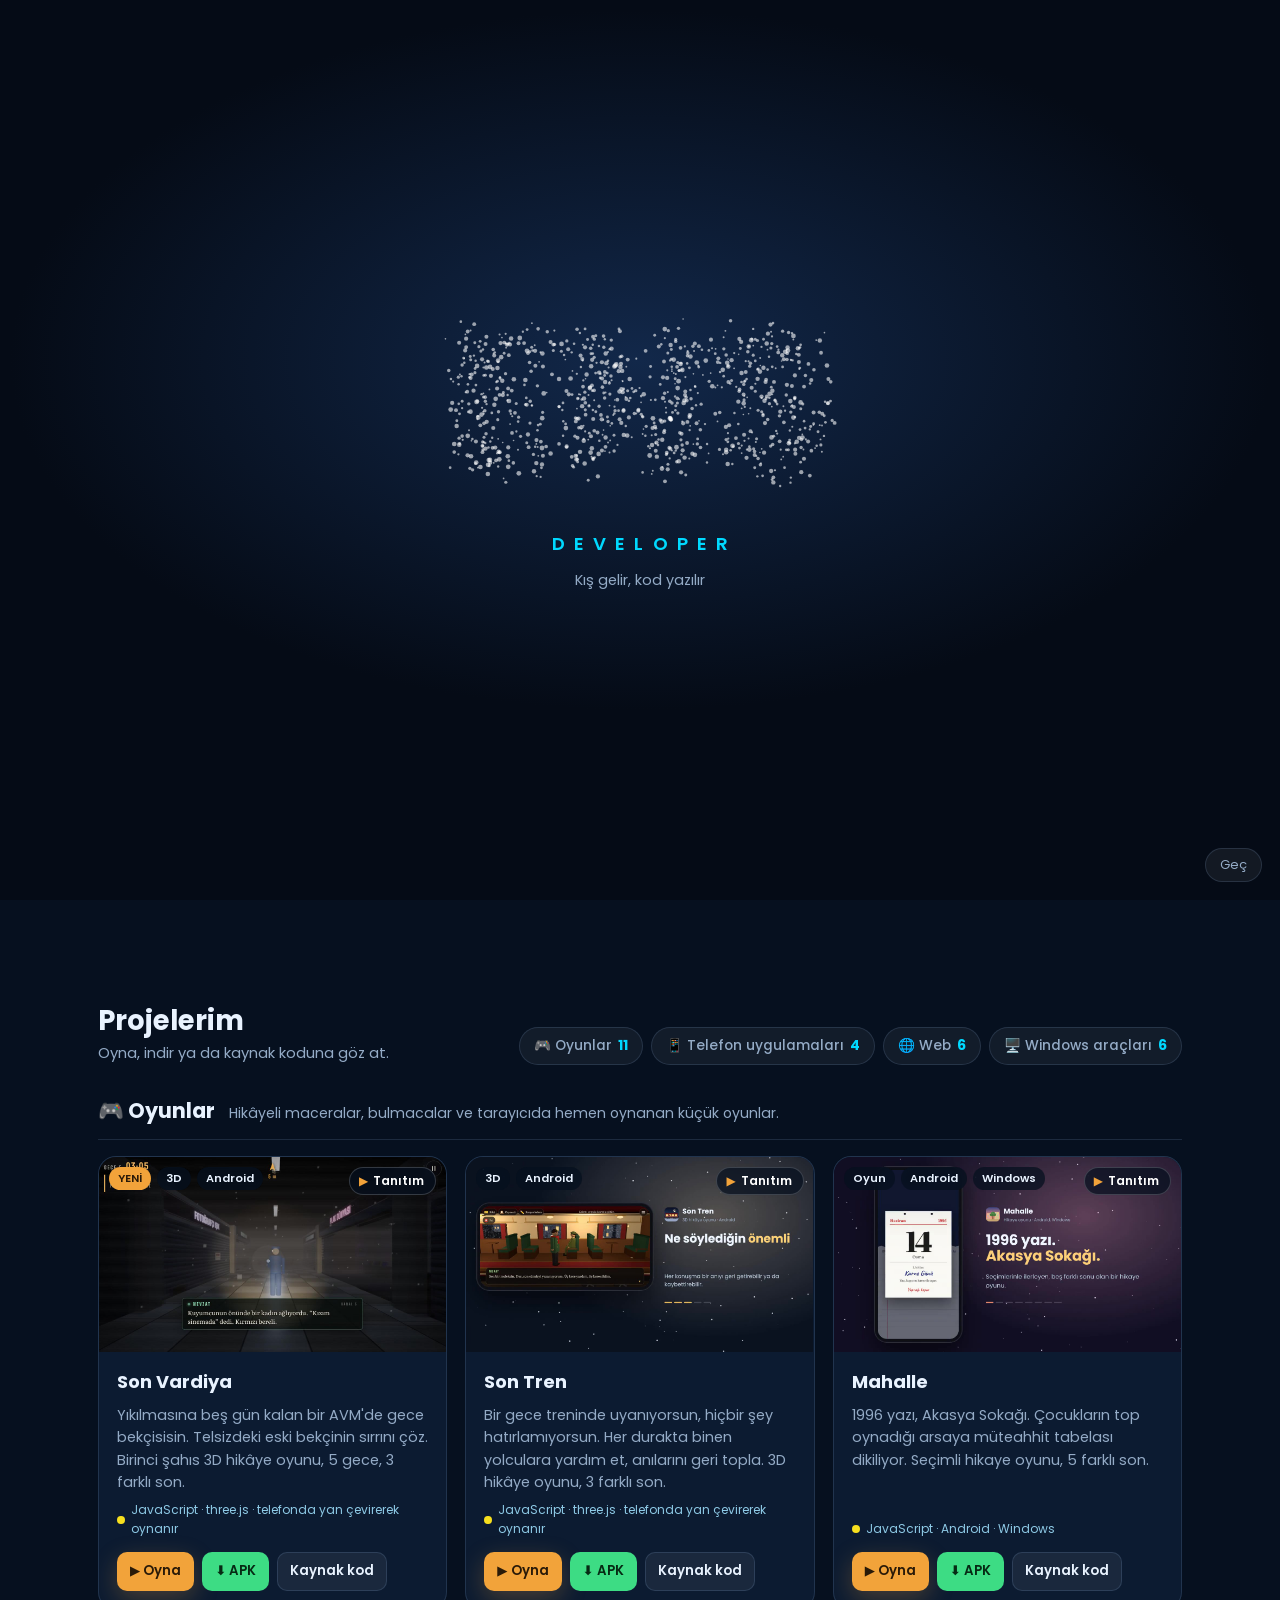
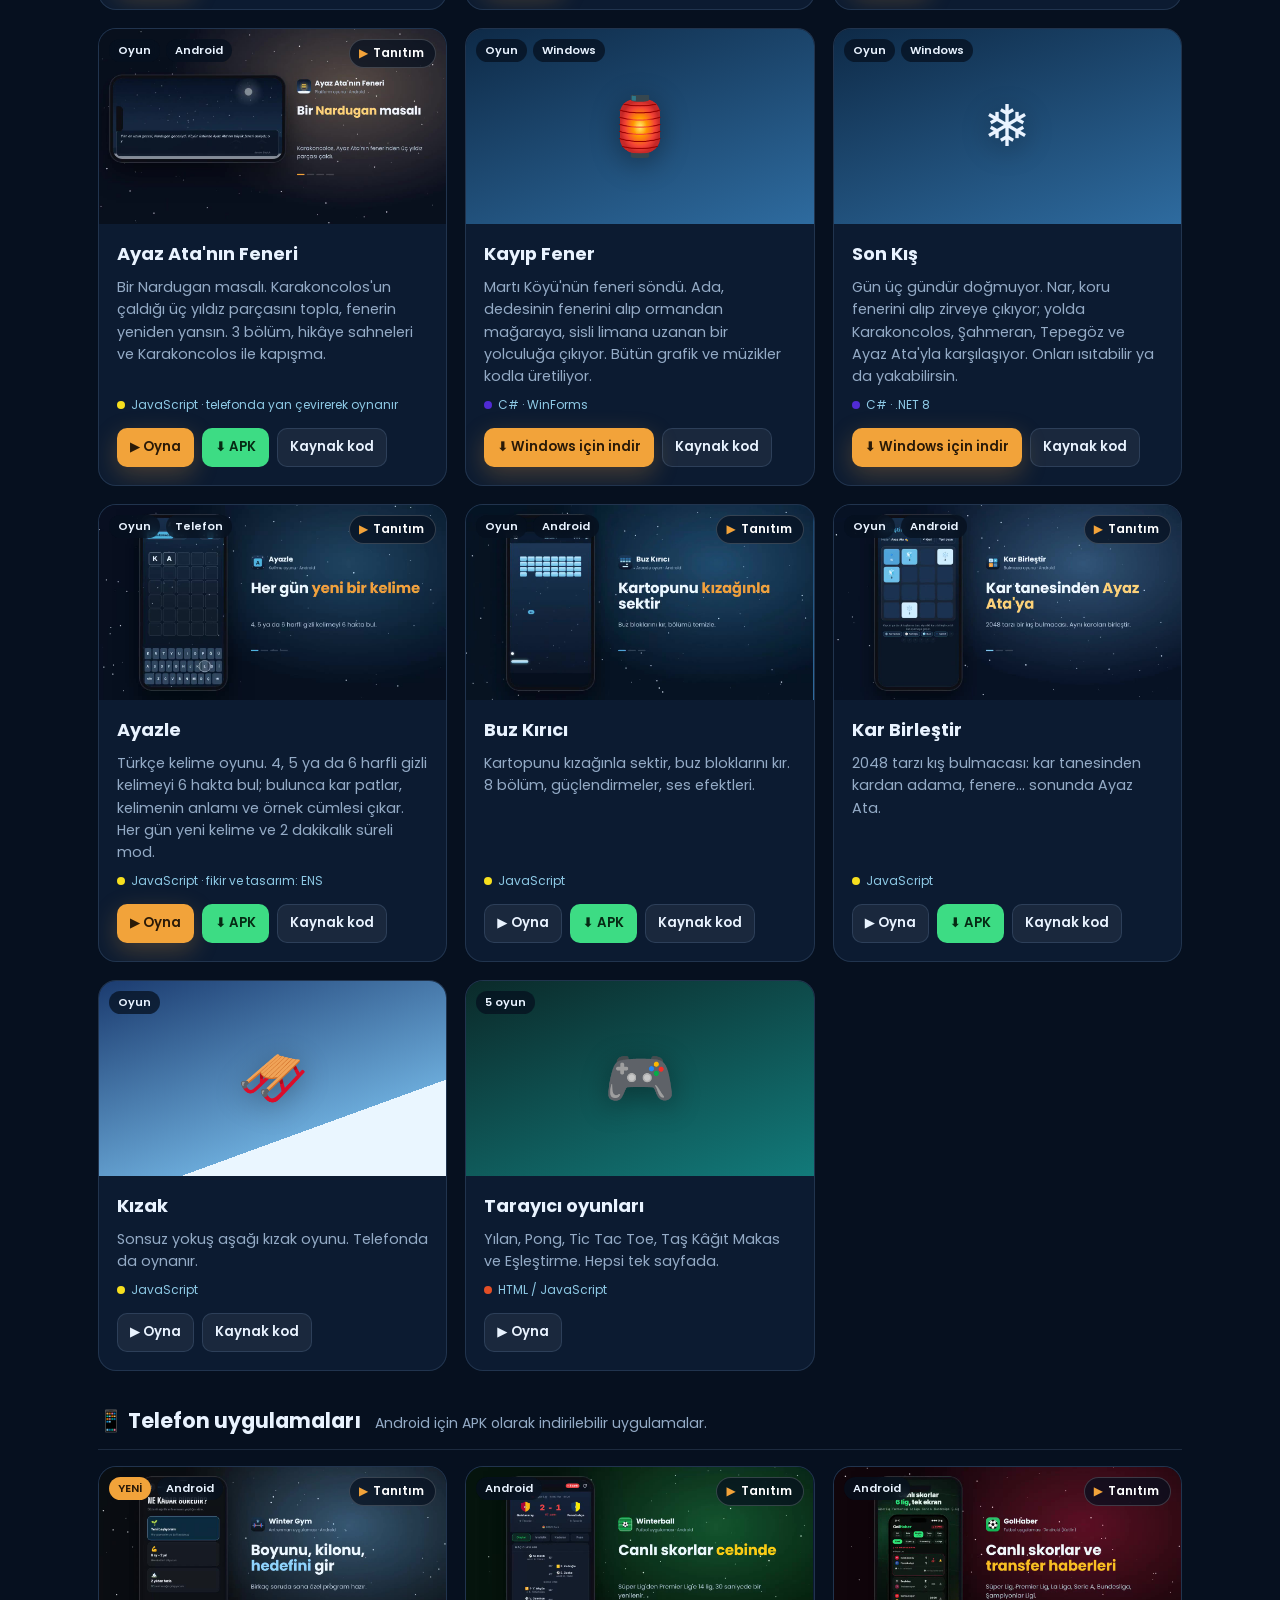
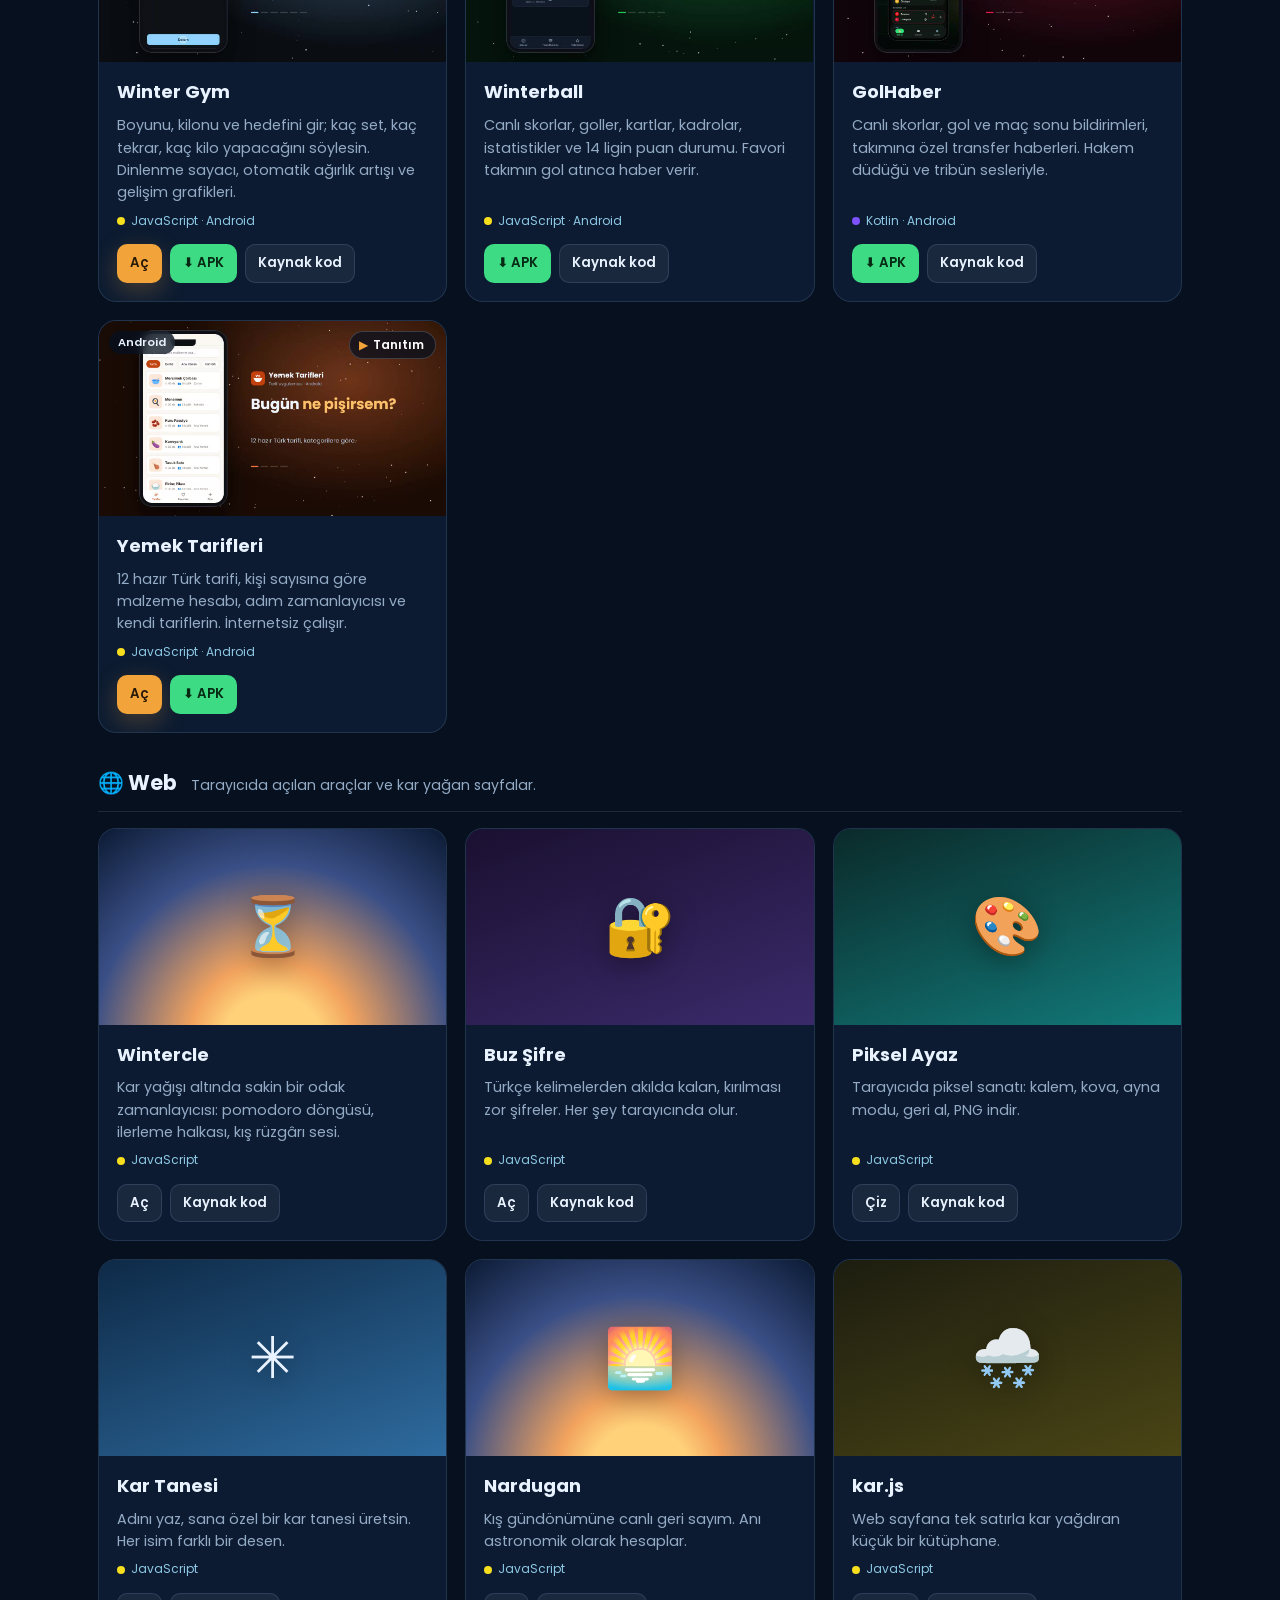
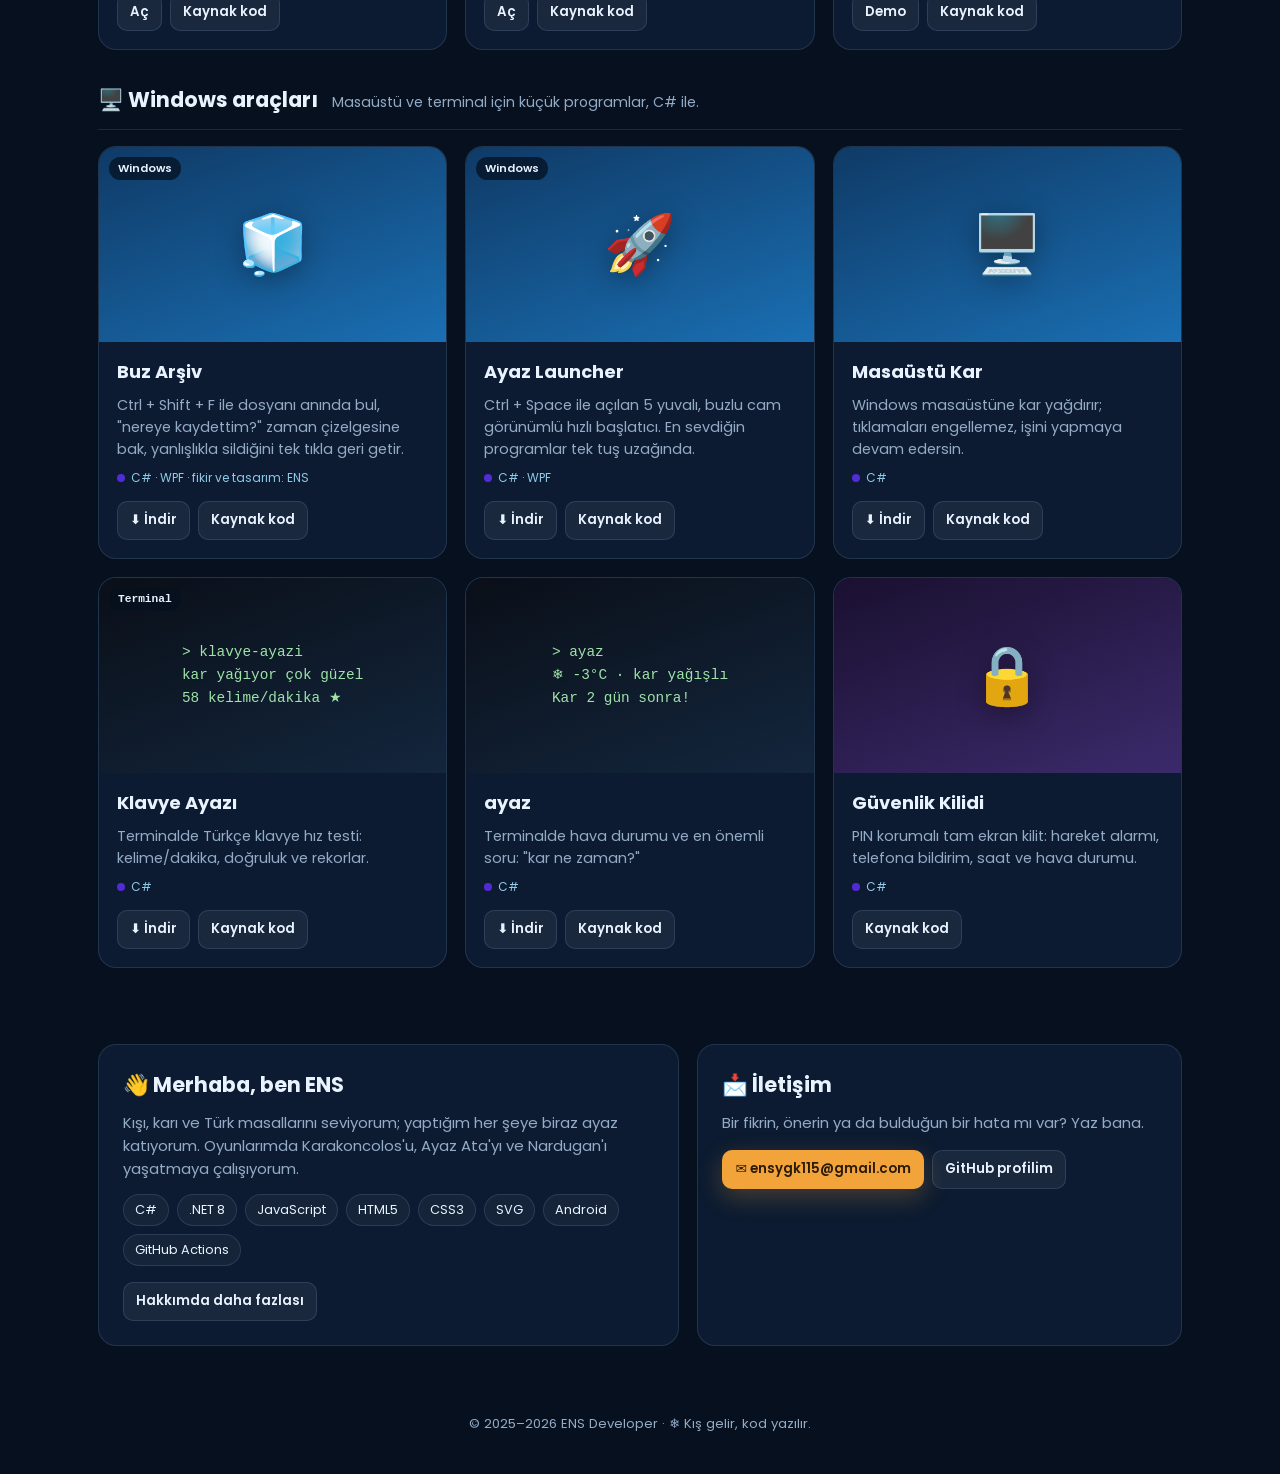
==== index.html @ c25975e3 "Son Vardiya eklendi: yeni çıkan vitrini, oyun kartı ve tarayıcı sürümü Co-Authored-By: Claude Opus 5" ====
<!DOCTYPE html>
<html lang="tr">
<head>
  <meta charset="UTF-8">
  <meta name="viewport" content="width=device-width, initial-scale=1.0">
  <title>ENS Developer · Projeler</title>
  <meta name="theme-color" content="#06101f">
  <meta name="description" content="ENS Developer: kışı seven bir geliştiricinin oyunları, telefon uygulamaları, Windows araçları ve kar yağan web sayfaları.">
  <link rel="icon" href="ayaz-feneri/icons/icon-192.png">
  <link rel="preconnect" href="https://fonts.googleapis.com">
  <link rel="preconnect" href="https://fonts.gstatic.com" crossorigin>
  <link href="https://fonts.googleapis.com/css2?family=Poppins:wght@400;500;600;700;800&display=swap" rel="stylesheet">
  <style>
    :root {
      --bg: #06101f;
      --bg2: #0b1a33;
      --card: rgba(16, 32, 58, .72);
      --card-solid: #10203a;
      --line: rgba(160, 205, 255, .14);
      --text: #e9f3ff;
      --muted: #94abc6;
      --ice: #8ecae6;
      --ice-strong: #00d9ff;
      --warm: #f2a33a;
      --android: #3ddc84;
      --radius: 18px;
    }
    * { box-sizing: border-box; margin: 0; padding: 0; }
    html { background: #06101f; }
    html { scroll-behavior: smooth; }
    body {
      font-family: "Poppins", system-ui, -apple-system, "Segoe UI", sans-serif;
      background-color: var(--bg);
      background-image: radial-gradient(1200px 600px at 70% -10%, #1d3a63 0%, transparent 60%), linear-gradient(180deg, var(--bg2) 0, var(--bg) 900px);
      background-repeat: no-repeat;
      color: var(--text);
      min-height: 100vh;
      line-height: 1.55;
      overflow-x: hidden;
    }
    a { color: inherit; }
    #kar { position: fixed; inset: 0; pointer-events: none; z-index: 0; }
    .wrap { position: relative; z-index: 1; max-width: 1120px; margin: 0 auto; padding: 0 18px; }

    /* Üst menü */
    .top { display: flex; align-items: center; justify-content: space-between; gap: 12px; padding: 18px 0; }
    .logo { display: flex; align-items: center; gap: 10px; text-decoration: none; font-weight: 800; letter-spacing: .5px; font-size: 1.05rem; }
    .logo span { color: var(--ice-strong); }
    .logo .flake { font-size: 1.4rem; display: inline-block; animation: don 12s linear infinite; }
    @keyframes don { to { transform: rotate(360deg); } }
    .top nav { display: flex; gap: 6px; flex-wrap: wrap; justify-content: flex-end; }
    .top nav a { text-decoration: none; font-size: .9rem; padding: 7px 12px; border-radius: 999px; color: var(--muted); transition: .2s; }
    .top nav a:hover { color: var(--text); background: rgba(255,255,255,.07); }

    /* Giriş */
    .hero { padding: 56px 0 40px; display: grid; grid-template-columns: 1.3fr .9fr; gap: 40px; align-items: center; }
    .eyebrow { display: inline-flex; align-items: center; gap: 8px; font-size: .82rem; color: var(--ice); background: rgba(142,202,230,.1); border: 1px solid var(--line); padding: 6px 12px; border-radius: 999px; }
    .hero h1 { font-size: clamp(2.2rem, 6vw, 3.6rem); line-height: 1.1; margin: 16px 0 14px; font-weight: 800; }
    .hero h1 em { font-style: normal; background: linear-gradient(90deg, #bfe6ff, var(--ice-strong)); -webkit-background-clip: text; background-clip: text; color: transparent; }
    .hero p.lead { color: var(--muted); font-size: 1.05rem; max-width: 540px; }
    .cta { display: flex; gap: 10px; flex-wrap: wrap; margin-top: 26px; }
    .btn { display: inline-flex; align-items: center; gap: 8px; text-decoration: none; font-weight: 600; font-size: .92rem; padding: 11px 18px; border-radius: 12px; border: 1px solid var(--line); background: rgba(255,255,255,.06); transition: transform .15s, background .2s, box-shadow .2s; white-space: nowrap; }
    .btn:hover { transform: translateY(-2px); background: rgba(255,255,255,.11); }
    .btn.warm { background: var(--warm); color: #2a1a08; border-color: transparent; box-shadow: 0 8px 24px rgba(242,163,58,.25); }
    .btn.warm:hover { background: #ffb44f; }
    .btn.android { background: var(--android); color: #062a14; border-color: transparent; }
    .btn.small { padding: 8px 12px; font-size: .83rem; border-radius: 10px; }

    /* Nardugan sayacı */
    .sayac { background: var(--card); border: 1px solid var(--line); border-radius: 24px; padding: 26px; text-align: center; backdrop-filter: blur(8px); -webkit-backdrop-filter: blur(8px); position: relative; overflow: hidden; }
    .sayac::before { content: ""; position: absolute; inset: -40% -20% auto auto; width: 220px; height: 220px; background: radial-gradient(circle, rgba(255,215,120,.35), transparent 65%); }
    .sayac .gun { font-size: 4.2rem; font-weight: 800; line-height: 1; margin: 10px 0 4px; position: relative; }
    .sayac .etiket { color: var(--muted); font-size: .9rem; position: relative; }
    .sayac .bar { height: 8px; background: rgba(255,255,255,.08); border-radius: 99px; margin: 18px 0 8px; overflow: hidden; position: relative; }
    .sayac .bar i { display: block; height: 100%; width: 0; background: linear-gradient(90deg, var(--ice), #fff3c4); border-radius: 99px; transition: width 1.2s ease; }
    .sayac small { color: var(--muted); font-size: .78rem; position: relative; }
    .stats { display: flex; justify-content: center; gap: 22px; margin-top: 18px; position: relative; }
    .stats b { display: block; font-size: 1.4rem; }
    .stats span { font-size: .75rem; color: var(--muted); }

    /* Projeler */
    section { padding: 34px 0; }
    .baslik { display: flex; align-items: end; justify-content: space-between; gap: 16px; flex-wrap: wrap; margin-bottom: 20px; }
    .baslik h2 { font-size: 1.7rem; font-weight: 700; }
    .baslik p { color: var(--muted); font-size: .92rem; }

    .grid { display: grid; grid-template-columns: repeat(3, 1fr); gap: 18px; }
    .kart { background: var(--card); border: 1px solid var(--line); border-radius: var(--radius); overflow: hidden; display: flex; flex-direction: column; transition: transform .25s, border-color .25s, box-shadow .25s; backdrop-filter: blur(6px); -webkit-backdrop-filter: blur(6px); }
    .kart:hover { transform: translateY(-4px); border-color: rgba(142,202,230,.35); box-shadow: 0 18px 40px rgba(0,0,0,.35); }
    .kapak { text-decoration: none; position: relative; aspect-ratio: 16 / 9; display: grid; place-items: center; overflow: hidden; }
    .kapak img { position: absolute; inset: 0; width: 100%; height: 100%; object-fit: cover; display: block; z-index: 1; }
    .kapak .rozet { z-index: 2; }
    .kapak .emoji { font-size: 3.6rem; filter: drop-shadow(0 6px 14px rgba(0,0,0,.35)); transition: transform .3s; }
    .kart:hover .kapak .emoji { transform: scale(1.12) rotate(-4deg); }
    .kapak .rozet { position: absolute; top: 10px; left: 10px; display: flex; gap: 6px; }
    .kapak .rozet span { font-size: .7rem; font-weight: 600; padding: 3px 9px; border-radius: 99px; background: rgba(6,16,31,.75); color: var(--text); backdrop-filter: blur(4px); }
    .kapak .rozet span.yeni { background: var(--warm); color: #2a1a08; }
    .icerik { padding: 16px 18px 18px; display: flex; flex-direction: column; gap: 8px; flex: 1; }
    .icerik h3 { font-size: 1.12rem; font-weight: 700; }
    .icerik p { color: var(--muted); font-size: .9rem; flex: 1; }
    .dil { font-size: .75rem; color: var(--ice); display: flex; align-items: center; gap: 6px; }
    .dil::before { content: ""; width: 8px; height: 8px; border-radius: 50%; background: var(--c, var(--ice)); }
    .butonlar { display: flex; gap: 8px; flex-wrap: wrap; margin-top: 6px; }

    /* Kapak çizimleri (görseli olmayan projeler için) */
    .k-kizak { background: linear-gradient(160deg, #1b3b6f, #6aa9d8 70%, #eaf6ff 70%); }
    .k-nardugan { background: radial-gradient(circle at 50% 110%, #ffd27a 0 18%, #f2a35e 30%, #3a4f86 65%, #0b1a33); }
    .k-kar { background: linear-gradient(160deg, #0e2a47, #2e6b9f); }
    .k-js { background: linear-gradient(160deg, #1d1d10, #4a4515); }
    .k-ayaz { background: linear-gradient(160deg, #0a0f18, #13263d); font-family: ui-monospace, Menlo, Consolas, monospace; }
    .k-ayaz code { color: #9fe3a8; font-size: .9rem; text-align: left; line-height: 1.6; }
    .k-masa { background: linear-gradient(160deg, #0f3a66, #1a6fb3); }
    .k-kilit { background: linear-gradient(160deg, #1a1030, #3b2a6b); }
    .k-oyun { background: linear-gradient(160deg, #0b2a2a, #127a7a); }
        .k-tarif { background: linear-gradient(160deg, #3d1a0b, #c2410c); }

    /* Hakkımda / iletişim */
    .alt { display: grid; grid-template-columns: 1.2fr 1fr; gap: 18px; }
    .kutu { background: var(--card); border: 1px solid var(--line); border-radius: var(--radius); padding: 24px; }
    .kutu h2 { font-size: 1.3rem; margin-bottom: 10px; }
    .kutu p { color: var(--muted); font-size: .93rem; }
    .araclar { display: flex; flex-wrap: wrap; gap: 8px; margin-top: 14px; }
    .araclar span { font-size: .8rem; padding: 5px 11px; border-radius: 99px; border: 1px solid var(--line); background: rgba(255,255,255,.04); }
    footer { text-align: center; color: var(--muted); font-size: .82rem; padding: 34px 0 40px; }

    @media (max-width: 900px) {
      .hero { grid-template-columns: 1fr; padding-top: 28px; gap: 26px; }
      .grid { grid-template-columns: repeat(2, 1fr); }
      .alt { grid-template-columns: 1fr; }
    }
    @media (max-width: 620px) {
      .top { flex-direction: column; align-items: flex-start; }
      .top nav { justify-content: flex-start; margin-left: -10px; }
        .sayac .gun { font-size: 3.4rem; }
    }
    @media (prefers-reduced-motion: reduce) {
      .logo .flake { animation: none; }
      #kar { display: none; }
      * { transition: none !important; }
    }
  
    /* ---------- Düzen ---------- */
    .top { position: sticky; top: 0; z-index: 20; margin: 0 -18px; padding: 14px 18px; transition: background .3s, box-shadow .3s; }
    .top.dolu { background: rgba(6,16,31,.82); backdrop-filter: blur(12px); -webkit-backdrop-filter: blur(12px); box-shadow: 0 1px 0 var(--line); }
    .hero { padding: 48px 0 30px; }
    .hero h1 { font-size: clamp(2.3rem, 6vw, 3.8rem); }

    /* Yeni çıkan: büyük vitrin */
    .vitrin { display: grid; grid-template-columns: 1.35fr 1fr; background: var(--card); border: 1px solid var(--line); border-radius: 24px; overflow: hidden; backdrop-filter: blur(8px); -webkit-backdrop-filter: blur(8px); }
    .vitrin-gorsel { position: relative; min-height: 300px; display: block; overflow: hidden; }
    .vitrin-gorsel img { position: absolute; inset: 0; width: 100%; height: 100%; object-fit: cover; object-position: 0% 50%; transition: transform .8s ease; }
    .vitrin:hover .vitrin-gorsel img { transform: scale(1.03); }
    .vitrin-yazi { padding: 30px 30px 28px; display: flex; flex-direction: column; gap: 12px; justify-content: center; }
    .vitrin-etiket { align-self: flex-start; font-size: .75rem; font-weight: 700; padding: 4px 11px; border-radius: 99px; background: var(--warm); color: #2a1a08; }
    .vitrin h2 { font-size: 2rem; line-height: 1.1; }
    .vitrin p { color: var(--muted); font-size: .96rem; }
    .vitrin ul { list-style: none; display: flex; flex-wrap: wrap; gap: 6px; }
    .vitrin li { font-size: .78rem; padding: 4px 10px; border-radius: 99px; border: 1px solid var(--line); color: var(--ice); }

    /* Kategoriler */
    .kisayol { display: flex; gap: 8px; flex-wrap: wrap; }
    .kisayol a { text-decoration: none; font-size: .86rem; font-weight: 500; color: var(--muted); background: rgba(255,255,255,.05); border: 1px solid var(--line); padding: 7px 14px; border-radius: 999px; transition: .2s; }
    .kisayol a:hover { color: var(--text); background: rgba(255,255,255,.1); }
    .kisayol b { color: var(--ice-strong); font-weight: 700; margin-left: 2px; }
    .grup { padding: 26px 0 8px; scroll-margin-top: 80px; }
    .grup-ust { display: flex; align-items: baseline; gap: 14px; flex-wrap: wrap; margin-bottom: 16px; padding-bottom: 12px; border-bottom: 1px solid var(--line); }
    .grup-ust h3 { font-size: 1.3rem; font-weight: 700; }
    .grup-ust p { color: var(--muted); font-size: .88rem; }
    #projeler > .baslik { margin-bottom: 4px; }

    /* Kaydırınca beliren kartlar */
    .js .grid .kart { opacity: 0; transform: translateY(18px); }
    .js .grid .kart.gorundu { opacity: 1; transform: none; transition: opacity .55s ease, transform .55s ease, border-color .25s, box-shadow .25s; transition-delay: calc(var(--i, 0) * 70ms); }
    .js .grid .kart.gorundu:hover { transform: translateY(-4px); transition-delay: 0s; }

    /* Giriş sırası */
    .js .gir { opacity: 0; transform: translateY(14px); }
    .acildi .gir { opacity: 1; transform: none; transition: opacity .7s ease, transform .7s ease; transition-delay: calc(var(--s, 0) * 110ms); }


    /* Tanıtım videoları */
    .kapak video.onizleme, .vitrin-gorsel video { position: absolute; inset: 0; width: 100%; height: 100%; object-fit: cover; display: block; z-index: 1; background: #06101f; }
    .vitrin-gorsel video { object-fit: cover; }
    .kart { position: relative; }
    .oynat { position: absolute; top: 10px; right: 10px; z-index: 3; font: inherit; font-size: .75rem; font-weight: 600; color: #fff; background: rgba(6,16,31,.72); border: 1px solid rgba(255,255,255,.18); border-radius: 99px; padding: 4px 11px 4px 9px; cursor: pointer; backdrop-filter: blur(4px); transition: background .2s, transform .2s; }
    .oynat span { color: var(--warm); margin-right: 2px; }
    .oynat:hover { background: rgba(6,16,31,.92); transform: scale(1.05); }
    button.btn { font: inherit; font-weight: 600; font-size: .83rem; color: var(--text); cursor: pointer; }
    #izle { border: 0; padding: 0; background: transparent; width: min(1100px, 94vw); max-width: none; margin: auto; }
    #izle::backdrop { background: rgba(3,8,18,.86); backdrop-filter: blur(4px); }
    #izle video { width: 100%; display: block; border-radius: 14px; box-shadow: 0 30px 80px rgba(0,0,0,.6); background: #000; }
    #izle .izle-ust { display: flex; justify-content: space-between; align-items: center; color: var(--text); margin-bottom: 10px; font-weight: 700; }
    #izle .izle-ust button { font: inherit; color: var(--muted); background: rgba(255,255,255,.08); border: 1px solid var(--line); border-radius: 99px; padding: 6px 14px; cursor: pointer; }

    /* ---------- Giriş animasyonu ---------- */
    #giris { position: fixed; inset: 0; z-index: 100; background: radial-gradient(900px 500px at 50% 40%, #12284a, #050b16 70%); display: grid; place-items: center; transition: opacity .9s ease, visibility .9s; cursor: pointer; }
    #giris.bitti { opacity: 0; visibility: hidden; }
    #giris canvas { position: absolute; inset: 0; width: 100%; height: 100%; }
    .giris-alt { position: absolute; left: 0; right: 0; top: calc(50% + 80px); text-align: center; opacity: 0; transform: translateY(8px); transition: opacity .8s ease, transform .8s ease; pointer-events: none; }
    .giris-alt.gorun { opacity: 1; transform: none; }
    .giris-alt b { display: block; font-size: clamp(.9rem, 2.6vw, 1.15rem); letter-spacing: .5em; font-weight: 600; color: var(--ice-strong); padding-left: .5em; }
    .giris-alt span { display: block; margin-top: 10px; color: var(--muted); font-size: .9rem; }
    .giris-gec { position: absolute; right: 18px; bottom: 18px; font: inherit; font-size: .8rem; color: var(--muted); background: rgba(255,255,255,.06); border: 1px solid var(--line); border-radius: 99px; padding: 6px 14px; cursor: pointer; }
    .giris-gec:hover { color: var(--text); }

    @media (max-width: 900px) { .vitrin { grid-template-columns: 1fr; } .vitrin-gorsel { min-height: 0; aspect-ratio: 2 / 1; } }
    @media (max-width: 620px) {
      .top { position: static; }
      .grid { grid-template-columns: 1fr; }
      .top nav { flex-wrap: nowrap; overflow-x: auto; max-width: 100%; scrollbar-width: none; }
      .top nav::-webkit-scrollbar { display: none; }
      .top nav a { flex: none; }
      .vitrin-yazi { padding: 22px; } .vitrin h2 { font-size: 1.6rem; }
      .giris-alt { top: calc(50% + 50px); }
    }
    @media (prefers-reduced-motion: reduce) {
      #giris { display: none; }
      .js .gir, .js .grid .kart { opacity: 1; transform: none; }
    }
  </style>
  <script>document.documentElement.classList.add("js");</script>
</head>
<body>
  <div id="giris" aria-hidden="true">
    <canvas id="girisKar"></canvas>
    <div class="giris-alt" id="girisAlt"><b>DEVELOPER</b><span>Kış gelir, kod yazılır</span></div>
    <button class="giris-gec" id="girisGec" type="button">Geç</button>
  </div>
  <canvas id="kar" aria-hidden="true"></canvas>
  <dialog id="izle" aria-label="Tanıtım videosu">
    <div class="izle-ust"><span id="izleAd"></span><button type="button" id="izleKapat">Kapat ✕</button></div>
    <video id="izleVideo" controls playsinline></video>
  </dialog>

  <div class="wrap">
    <header class="top" id="ust">
      <a class="logo" href="#"><span class="flake">❄</span> ENS <span>DEVELOPER</span></a>
      <nav aria-label="Ana menü">
        <a href="#projeler">Projeler</a>
        <a href="oyunlar.html">Oyunlar</a>
        <a href="hakkımda.html">Hakkımda</a>
        <a href="#iletisim">İletişim</a>
        <a href="https://github.com/Enskygr234">GitHub</a>
      </nav>
    </header>

    <div class="hero">
      <div>
        <span class="eyebrow gir" style="--s:0">❄️ Kış gelir, kod yazılır</span>
        <h1 class="gir" style="--s:1">Kışı seven bir <em>geliştirici</em></h1>
        <p class="lead gir" style="--s:2">Oyunlar, telefon uygulamaları, küçük Windows araçları ve kar yağan web sayfaları yapıyorum. Hepsi Türk masallarından, kıştan ve Nardugan'dan ilham alıyor.</p>
        <div class="cta gir" style="--s:3">
          <a class="btn warm" href="#projeler">🎒 Projelere bak</a>
          <a class="btn" href="https://github.com/Enskygr234">GitHub profilim</a>
        </div>
      </div>

      <aside class="sayac gir" style="--s:2" aria-label="Nardugan geri sayımı">
        <div class="etiket">🌅 Nardugan'a (kış gündönümü)</div>
        <div class="gun" id="gun">–</div>
        <div class="etiket" id="gunYazi">gün kaldı</div>
        <div class="bar"><i id="bar"></i></div>
        <small id="tarih"></small>
        <div class="stats">
          <div><b id="projeSay">–</b><span>proje</span></div>
          <div><b id="apkSay">–</b><span>Android APK</span></div>
          <div><b>∞</b><span>kar tanesi</span></div>
        </div>
      </aside>
    </div>

    <section aria-labelledby="yeni-b" class="gir" style="--s:4">
      <article class="vitrin">
        <a class="vitrin-gorsel" href="son-vardiya/">
          <video class="onizleme" src="img/video/sonvardiya.mp4" poster="img/video/sonvardiya.jpg" muted loop playsinline preload="metadata" aria-label="Son Vardiya tanıtım videosu"></video>
        </a>
        <div class="vitrin-yazi">
          <span class="vitrin-etiket">Yeni çıktı</span>
          <h2 id="yeni-b">🔦 Son Vardiya</h2>
          <p>Yıldız Çarşısı yıkılmadan önceki son beş gece. Elinde bir fener, belinde bir telsiz. Telsizin öbür ucunda otuz yıldır bu çarşıyı bekleyen Nevzat Abi. Boş plakçıda dönen plak, kapıya dönen mankenler, 1996'dan beri kapalı sinemada çalışan projektör…</p>
          <ul><li>Birinci şahıs 3D</li><li>5 gece</li><li>5 hatıra, 3 son</li><li>Telefon ve tarayıcı</li></ul>
          <div class="butonlar">
            <a class="btn warm" href="son-vardiya/">▶ Tarayıcıda oyna</a>
            <a class="btn android small" href="https://github.com/Enskygr234/Son-Vardiya/releases/download/son-surum/SonVardiya.apk">⬇ APK</a>
            <button class="btn small izle" type="button" data-video="sonvardiya" data-ad="Son Vardiya">🎬 Tanıtımı izle</button>
          </div>
        </div>
      </article>
    </section>

    <section id="projeler">
      <div class="baslik">
        <div>
          <h2>Projelerim</h2>
          <p>Oyna, indir ya da kaynak koduna göz at.</p>
        </div>
        <nav class="kisayol" aria-label="Kategoriler"><a href="#oyunlar">🎮 Oyunlar <b>11</b></a><a href="#telefon">📱 Telefon uygulamaları <b>4</b></a><a href="#web">🌐 Web <b>6</b></a><a href="#windows">🖥️ Windows araçları <b>6</b></a></nav>
      </div>

      <section class="grup" id="oyunlar" aria-labelledby="oyunlar-b">
        <div class="grup-ust">
          <h3 id="oyunlar-b"><span aria-hidden="true">🎮</span> Oyunlar</h3>
          <p>Hikâyeli maceralar, bulmacalar ve tarayıcıda hemen oynanan küçük oyunlar.</p>
        </div>
        <div class="grid">
        <article class="kart" data-t="oyun telefon web">
          <a class="kapak" href="son-vardiya/">
            <video class="onizleme" src="img/video/sonvardiya.mp4" poster="img/video/sonvardiya.jpg" muted loop playsinline preload="none" aria-label="Son Vardiya tanıtım videosu"></video>
            <div class="rozet"><span class="yeni">YENİ</span><span>3D</span><span>Android</span></div>
          </a>
          <button class="oynat izle" type="button" data-video="sonvardiya" data-ad="Son Vardiya" aria-label="Son Vardiya tanıtımını izle"><span aria-hidden="true">▶</span> Tanıtım</button>
          <div class="icerik">
            <h3>Son Vardiya</h3>
            <p>Yıkılmasına beş gün kalan bir AVM'de gece bekçisisin. Telsizdeki eski bekçinin sırrını çöz. Birinci şahıs 3D hikâye oyunu, 5 gece, 3 farklı son.</p>
            <div class="dil" style="--c:#f7df1e">JavaScript · three.js · telefonda yan çevirerek oynanır</div>
            <div class="butonlar">
              <a class="btn warm small" href="son-vardiya/">▶ Oyna</a>
              <a class="btn android small" href="https://github.com/Enskygr234/Son-Vardiya/releases/download/son-surum/SonVardiya.apk">⬇ APK</a>
              <a class="btn small" href="https://github.com/Enskygr234/Son-Vardiya">Kaynak kod</a>
            </div>
          </div>
        </article>
        <article class="kart" data-t="oyun telefon web">
          <a class="kapak" href="https://enskygr234.github.io/Son-Tren/">
            <video class="onizleme" src="img/video/sontren.mp4" poster="img/video/sontren.jpg" muted loop playsinline preload="none" aria-label="Son Tren tanıtım videosu"></video>
            <div class="rozet"><span>3D</span><span>Android</span></div>
          </a>
          <button class="oynat izle" type="button" data-video="sontren" data-ad="Son Tren" aria-label="Son Tren tanıtımını izle"><span aria-hidden="true">▶</span> Tanıtım</button>
          <div class="icerik">
            <h3>Son Tren</h3>
            <p>Bir gece treninde uyanıyorsun, hiçbir şey hatırlamıyorsun. Her durakta binen yolculara yardım et, anılarını geri topla. 3D hikâye oyunu, 3 farklı son.</p>
            <div class="dil" style="--c:#f7df1e">JavaScript · three.js · telefonda yan çevirerek oynanır</div>
            <div class="butonlar">
              <a class="btn warm small" href="https://enskygr234.github.io/Son-Tren/">▶ Oyna</a>
              <a class="btn android small" href="https://github.com/Enskygr234/Son-Tren/releases/download/son-surum/SonTren.apk">⬇ APK</a>
              <a class="btn small" href="https://github.com/Enskygr234/Son-Tren">Kaynak kod</a>
            </div>
          </div>
        </article>
        <article class="kart" data-t="oyun telefon web windows">
          <a class="kapak" href="https://enskygr234.github.io/mahalle/">
            <video class="onizleme" src="img/video/mahalle.mp4" poster="img/video/mahalle.jpg" muted loop playsinline preload="none" aria-label="Mahalle tanıtım videosu"></video>
            <div class="rozet"><span>Oyun</span><span>Android</span><span>Windows</span></div>
          </a>
          <button class="oynat izle" type="button" data-video="mahalle" data-ad="Mahalle" aria-label="Mahalle tanıtımını izle"><span aria-hidden="true">▶</span> Tanıtım</button>
          <div class="icerik">
            <h3>Mahalle</h3>
            <p>1996 yazı, Akasya Sokağı. Çocukların top oynadığı arsaya müteahhit tabelası dikiliyor. Seçimli hikaye oyunu, 5 farklı son.</p>
            <div class="dil" style="--c:#f7df1e">JavaScript · Android · Windows</div>
            <div class="butonlar">
              <a class="btn warm small" href="https://enskygr234.github.io/mahalle/">▶ Oyna</a>
              <a class="btn android small" href="https://github.com/Enskygr234/mahalle/releases/latest/download/Mahalle.apk">⬇ APK</a>
              <a class="btn small" href="https://github.com/Enskygr234/mahalle">Kaynak kod</a>
            </div>
          </div>
        </article>
        <article class="kart" data-t="oyun telefon web">
          <a class="kapak" href="ayaz-feneri/">
            <video class="onizleme" src="img/video/feneri.mp4" poster="img/video/feneri.jpg" muted loop playsinline preload="none" aria-label="Ayaz Ata'nın Feneri tanıtım videosu"></video>
            <div class="rozet"><span>Oyun</span><span>Android</span></div>
          </a>
          <button class="oynat izle" type="button" data-video="feneri" data-ad="Ayaz Ata'nın Feneri" aria-label="Ayaz Ata'nın Feneri tanıtımını izle"><span aria-hidden="true">▶</span> Tanıtım</button>
          <div class="icerik">
            <h3>Ayaz Ata'nın Feneri</h3>
            <p>Bir Nardugan masalı. Karakoncolos'un çaldığı üç yıldız parçasını topla, fenerin yeniden yansın. 3 bölüm, hikâye sahneleri ve Karakoncolos ile kapışma.</p>
            <div class="dil" style="--c:#f7df1e">JavaScript · telefonda yan çevirerek oynanır</div>
            <div class="butonlar">
              <a class="btn warm small" href="ayaz-feneri/">▶ Oyna</a>
              <a class="btn android small" href="https://github.com/Enskygr234/ensdewloper.github.io/releases/download/ayaz-feneri/AyazFeneri.apk">⬇ APK</a>
              <a class="btn small" href="https://github.com/Enskygr234/ensdewloper.github.io/tree/main/ayaz-feneri">Kaynak kod</a>
            </div>
          </div>
        </article>
        <article class="kart" data-t="oyun windows">
          <a class="kapak k-kar" href="https://github.com/Enskygr234/kayip-fener">
            <img src="https://raw.githubusercontent.com/Enskygr234/kayip-fener/HEAD/docs/title.png" alt="Kayıp Fener oyununun başlık ekranı" loading="lazy" onerror="this.remove()">
            <span class="emoji">🏮</span>
            <div class="rozet"><span>Oyun</span><span>Windows</span></div>
          </a>
          <div class="icerik">
            <h3>Kayıp Fener</h3>
            <p>Martı Köyü'nün feneri söndü. Ada, dedesinin fenerini alıp ormandan mağaraya, sisli limana uzanan bir yolculuğa çıkıyor. Bütün grafik ve müzikler kodla üretiliyor.</p>
            <div class="dil" style="--c:#512bd4">C# · WinForms</div>
            <div class="butonlar">
              <a class="btn warm small" href="https://github.com/Enskygr234/kayip-fener/releases/latest/download/KayipFener.exe">⬇ Windows için indir</a>
              <a class="btn small" href="https://github.com/Enskygr234/kayip-fener">Kaynak kod</a>
            </div>
          </div>
        </article>

        <article class="kart" data-t="oyun windows">
          <a class="kapak k-kar" href="https://github.com/Enskygr234/son-kis">
            <img src="https://raw.githubusercontent.com/Enskygr234/son-kis/HEAD/docs/baslik.png" alt="Son Kış oyununun başlık görseli" loading="lazy" onerror="this.remove()">
            <span class="emoji">❄️</span>
            <div class="rozet"><span>Oyun</span><span>Windows</span></div>
          </a>
          <div class="icerik">
            <h3>Son Kış</h3>
            <p>Gün üç gündür doğmuyor. Nar, koru fenerini alıp zirveye çıkıyor; yolda Karakoncolos, Şahmeran, Tepegöz ve Ayaz Ata'yla karşılaşıyor. Onları ısıtabilir ya da yakabilirsin.</p>
            <div class="dil" style="--c:#512bd4">C# · .NET 8</div>
            <div class="butonlar">
              <a class="btn warm small" href="https://github.com/Enskygr234/son-kis/releases/latest">⬇ Windows için indir</a>
              <a class="btn small" href="https://github.com/Enskygr234/son-kis">Kaynak kod</a>
            </div>
          </div>
        </article>
        <article class="kart" data-t="oyun telefon web">
          <a class="kapak" href="https://enskygr234.github.io/ayazle/">
            <video class="onizleme" src="img/video/ayazle.mp4" poster="img/video/ayazle.jpg" muted loop playsinline preload="none" aria-label="Ayazle tanıtım videosu"></video>
            <div class="rozet"><span>Oyun</span><span>Telefon</span></div>
          </a>
          <button class="oynat izle" type="button" data-video="ayazle" data-ad="Ayazle" aria-label="Ayazle tanıtımını izle"><span aria-hidden="true">▶</span> Tanıtım</button>
          <div class="icerik">
            <h3>Ayazle</h3>
            <p>Türkçe kelime oyunu. 4, 5 ya da 6 harfli gizli kelimeyi 6 hakta bul; bulunca kar patlar, kelimenin anlamı ve örnek cümlesi çıkar. Her gün yeni kelime ve 2 dakikalık süreli mod.</p>
            <div class="dil" style="--c:#f7df1e">JavaScript · fikir ve tasarım: ENS</div>
            <div class="butonlar">
              <a class="btn warm small" href="https://enskygr234.github.io/ayazle/">▶ Oyna</a>
              <a class="btn android small" href="https://github.com/Enskygr234/ayazle/releases/download/son-surum/Ayazle.apk">⬇ APK</a>
              <a class="btn small" href="https://github.com/Enskygr234/ayazle">Kaynak kod</a>
            </div>
          </div>
        </article>
        <article class="kart" data-t="oyun web telefon">
          <a class="kapak k-kar" href="https://enskygr234.github.io/buz-kirici/">
            <video class="onizleme" src="img/video/buzkirici.mp4" poster="img/video/buzkirici.jpg" muted loop playsinline preload="none" aria-label="Buz Kırıcı tanıtım videosu"></video>
            <div class="rozet"><span>Oyun</span><span>Android</span></div>
          </a>
          <button class="oynat izle" type="button" data-video="buzkirici" data-ad="Buz Kırıcı" aria-label="Buz Kırıcı tanıtımını izle"><span aria-hidden="true">▶</span> Tanıtım</button>
          <div class="icerik">
            <h3>Buz Kırıcı</h3>
            <p>Kartopunu kızağınla sektir, buz bloklarını kır. 8 bölüm, güçlendirmeler, ses efektleri.</p>
            <div class="dil" style="--c:#f7df1e">JavaScript</div>
            <div class="butonlar">
              <a class="btn small" href="https://enskygr234.github.io/buz-kirici/">▶ Oyna</a>
              <a class="btn android small" href="https://github.com/Enskygr234/buz-kirici/releases/download/son-surum/BuzKirici.apk">⬇ APK</a>
              <a class="btn small" href="https://github.com/Enskygr234/buz-kirici">Kaynak kod</a>
            </div>
          </div>
        </article>
        <article class="kart" data-t="oyun web telefon">
          <a class="kapak k-nardugan" href="https://enskygr234.github.io/kar-birlestir/">
            <video class="onizleme" src="img/video/karbirlestir.mp4" poster="img/video/karbirlestir.jpg" muted loop playsinline preload="none" aria-label="Kar Birleştir tanıtım videosu"></video>
            <div class="rozet"><span>Oyun</span><span>Android</span></div>
          </a>
          <button class="oynat izle" type="button" data-video="karbirlestir" data-ad="Kar Birleştir" aria-label="Kar Birleştir tanıtımını izle"><span aria-hidden="true">▶</span> Tanıtım</button>
          <div class="icerik">
            <h3>Kar Birleştir</h3>
            <p>2048 tarzı kış bulmacası: kar tanesinden kardan adama, fenere… sonunda Ayaz Ata.</p>
            <div class="dil" style="--c:#f7df1e">JavaScript</div>
            <div class="butonlar">
              <a class="btn small" href="https://enskygr234.github.io/kar-birlestir/">▶ Oyna</a>
              <a class="btn android small" href="https://github.com/Enskygr234/kar-birlestir/releases/download/son-surum/KarBirlestir.apk">⬇ APK</a>
              <a class="btn small" href="https://github.com/Enskygr234/kar-birlestir">Kaynak kod</a>
            </div>
          </div>
        </article>
        <article class="kart" data-t="oyun web telefon">
          <a class="kapak k-kizak" href="https://enskygr234.github.io/kizak/"><span class="emoji">🛷</span><div class="rozet"><span>Oyun</span></div></a>
          <div class="icerik">
            <h3>Kızak</h3>
            <p>Sonsuz yokuş aşağı kızak oyunu. Telefonda da oynanır.</p>
            <div class="dil" style="--c:#f7df1e">JavaScript</div>
            <div class="butonlar">
              <a class="btn small" href="https://enskygr234.github.io/kizak/">▶ Oyna</a>
              <a class="btn small" href="https://github.com/Enskygr234/kizak">Kaynak kod</a>
            </div>
          </div>
        </article>
        <article class="kart" data-t="oyun web">
          <a class="kapak k-oyun" href="oyunlar.html"><span class="emoji">🎮</span><div class="rozet"><span>5 oyun</span></div></a>
          <div class="icerik">
            <h3>Tarayıcı oyunları</h3>
            <p>Yılan, Pong, Tic Tac Toe, Taş Kâğıt Makas ve Eşleştirme. Hepsi tek sayfada.</p>
            <div class="dil" style="--c:#e34f26">HTML / JavaScript</div>
            <div class="butonlar"><a class="btn small" href="oyunlar.html">▶ Oyna</a></div>
          </div>
        </article>
        </div>
      </section>

      <section class="grup" id="telefon" aria-labelledby="telefon-b">
        <div class="grup-ust">
          <h3 id="telefon-b"><span aria-hidden="true">📱</span> Telefon uygulamaları</h3>
          <p>Android için APK olarak indirilebilir uygulamalar.</p>
        </div>
        <div class="grid">
        <article class="kart" data-t="telefon web">
          <a class="kapak" href="https://enskygr234.github.io/Winter-gym/">
            <video class="onizleme" src="img/video/wintergym.mp4" poster="img/video/wintergym.jpg" muted loop playsinline preload="none" aria-label="Winter Gym tanıtım videosu"></video>
            <div class="rozet"><span class="yeni">YENİ</span><span>Android</span></div>
          </a>
          <button class="oynat izle" type="button" data-video="wintergym" data-ad="Winter Gym" aria-label="Winter Gym tanıtımını izle"><span aria-hidden="true">▶</span> Tanıtım</button>
          <div class="icerik">
            <h3>Winter Gym</h3>
            <p>Boyunu, kilonu ve hedefini gir; kaç set, kaç tekrar, kaç kilo yapacağını söylesin. Dinlenme sayacı, otomatik ağırlık artışı ve gelişim grafikleri.</p>
            <div class="dil" style="--c:#f7df1e">JavaScript · Android</div>
            <div class="butonlar">
              <a class="btn warm small" href="https://enskygr234.github.io/Winter-gym/">Aç</a>
              <a class="btn android small" href="https://github.com/Enskygr234/Winter-gym/releases/download/son-surum/WinterGym.apk">⬇ APK</a>
              <a class="btn small" href="https://github.com/Enskygr234/Winter-gym">Kaynak kod</a>
            </div>
          </div>
        </article>

        <article class="kart" data-t="telefon web">
          <a class="kapak" href="https://github.com/Enskygr234/Winterball">
            <video class="onizleme" src="img/video/winterball.mp4" poster="img/video/winterball.jpg" muted loop playsinline preload="none" aria-label="Winterball tanıtım videosu"></video>
            <div class="rozet"><span>Android</span></div>
          </a>
          <button class="oynat izle" type="button" data-video="winterball" data-ad="Winterball" aria-label="Winterball tanıtımını izle"><span aria-hidden="true">▶</span> Tanıtım</button>
          <div class="icerik">
            <h3>Winterball</h3>
            <p>Canlı skorlar, goller, kartlar, kadrolar, istatistikler ve 14 ligin puan durumu. Favori takımın gol atınca haber verir.</p>
            <div class="dil" style="--c:#f7df1e">JavaScript · Android</div>
            <div class="butonlar">
              <a class="btn android small" href="https://github.com/Enskygr234/Winterball/releases/download/son-surum/Winterball.apk">⬇ APK</a>
              <a class="btn small" href="https://github.com/Enskygr234/Winterball">Kaynak kod</a>
            </div>
          </div>
        </article>

        <article class="kart" data-t="telefon">
          <a class="kapak" href="https://github.com/Enskygr234/golhaber">
            <video class="onizleme" src="img/video/golhaber.mp4" poster="img/video/golhaber.jpg" muted loop playsinline preload="none" aria-label="GolHaber tanıtım videosu"></video>
            <div class="rozet"><span>Android</span></div>
          </a>
          <button class="oynat izle" type="button" data-video="golhaber" data-ad="GolHaber" aria-label="GolHaber tanıtımını izle"><span aria-hidden="true">▶</span> Tanıtım</button>
          <div class="icerik">
            <h3>GolHaber</h3>
            <p>Canlı skorlar, gol ve maç sonu bildirimleri, takımına özel transfer haberleri. Hakem düdüğü ve tribün sesleriyle.</p>
            <div class="dil" style="--c:#7f52ff">Kotlin · Android</div>
            <div class="butonlar">
              <a class="btn android small" href="https://github.com/Enskygr234/golhaber/releases/latest/download/GolHaber.apk">⬇ APK</a>
              <a class="btn small" href="https://github.com/Enskygr234/golhaber">Kaynak kod</a>
            </div>
          </div>
        </article>
        <article class="kart" data-t="telefon web">
          <a class="kapak" href="tarifler/">
            <video class="onizleme" src="img/video/tarifler.mp4" poster="img/video/tarifler.jpg" muted loop playsinline preload="none" aria-label="Yemek Tarifleri tanıtım videosu"></video>
            <div class="rozet"><span>Android</span></div>
          </a>
          <button class="oynat izle" type="button" data-video="tarifler" data-ad="Yemek Tarifleri" aria-label="Yemek Tarifleri tanıtımını izle"><span aria-hidden="true">▶</span> Tanıtım</button>
          <div class="icerik">
            <h3>Yemek Tarifleri</h3>
            <p>12 hazır Türk tarifi, kişi sayısına göre malzeme hesabı, adım zamanlayıcısı ve kendi tariflerin. İnternetsiz çalışır.</p>
            <div class="dil" style="--c:#f7df1e">JavaScript · Android</div>
            <div class="butonlar">
              <a class="btn warm small" href="tarifler/">Aç</a>
              <a class="btn android small" href="https://github.com/Enskygr234/ensdewloper.github.io/releases/latest">⬇ APK</a>
            </div>
          </div>
        </article>
        </div>
      </section>

      <section class="grup" id="web" aria-labelledby="web-b">
        <div class="grup-ust">
          <h3 id="web-b"><span aria-hidden="true">🌐</span> Web</h3>
          <p>Tarayıcıda açılan araçlar ve kar yağan sayfalar.</p>
        </div>
        <div class="grid">
        <article class="kart" data-t="web">
          <a class="kapak k-nardugan" href="https://enskygr234.github.io/wintercle/"><span class="emoji">⏳</span></a>
          <div class="icerik">
            <h3>Wintercle</h3>
            <p>Kar yağışı altında sakin bir odak zamanlayıcısı: pomodoro döngüsü, ilerleme halkası, kış rüzgârı sesi.</p>
            <div class="dil" style="--c:#f7df1e">JavaScript</div>
            <div class="butonlar">
              <a class="btn small" href="https://enskygr234.github.io/wintercle/">Aç</a>
              <a class="btn small" href="https://github.com/Enskygr234/wintercle">Kaynak kod</a>
            </div>
          </div>
        </article>
        <article class="kart" data-t="web">
          <a class="kapak k-kilit" href="https://enskygr234.github.io/buz-sifre/"><span class="emoji">🔐</span></a>
          <div class="icerik">
            <h3>Buz Şifre</h3>
            <p>Türkçe kelimelerden akılda kalan, kırılması zor şifreler. Her şey tarayıcında olur.</p>
            <div class="dil" style="--c:#f7df1e">JavaScript</div>
            <div class="butonlar">
              <a class="btn small" href="https://enskygr234.github.io/buz-sifre/">Aç</a>
              <a class="btn small" href="https://github.com/Enskygr234/buz-sifre">Kaynak kod</a>
            </div>
          </div>
        </article>
        <article class="kart" data-t="web">
          <a class="kapak k-oyun" href="https://enskygr234.github.io/piksel-ayaz/"><span class="emoji">🎨</span></a>
          <div class="icerik">
            <h3>Piksel Ayaz</h3>
            <p>Tarayıcıda piksel sanatı: kalem, kova, ayna modu, geri al, PNG indir.</p>
            <div class="dil" style="--c:#f7df1e">JavaScript</div>
            <div class="butonlar">
              <a class="btn small" href="https://enskygr234.github.io/piksel-ayaz/">Çiz</a>
              <a class="btn small" href="https://github.com/Enskygr234/piksel-ayaz">Kaynak kod</a>
            </div>
          </div>
        </article>
        <article class="kart" data-t="web">
          <a class="kapak k-kar" href="https://enskygr234.github.io/kar-tanesi/">
            <img src="https://raw.githubusercontent.com/Enskygr234/kar-tanesi/HEAD/docs/winterdeveloper.svg" alt="Winterdeveloper adına üretilmiş kar tanesi" loading="lazy" style="object-fit:contain;padding:18px" onerror="this.remove()">
            <span class="emoji">✳️</span>
          </a>
          <div class="icerik">
            <h3>Kar Tanesi</h3>
            <p>Adını yaz, sana özel bir kar tanesi üretsin. Her isim farklı bir desen.</p>
            <div class="dil" style="--c:#f7df1e">JavaScript</div>
            <div class="butonlar">
              <a class="btn small" href="https://enskygr234.github.io/kar-tanesi/">Aç</a>
              <a class="btn small" href="https://github.com/Enskygr234/kar-tanesi">Kaynak kod</a>
            </div>
          </div>
        </article>
        <article class="kart" data-t="web">
          <a class="kapak k-nardugan" href="https://enskygr234.github.io/nardugan/"><span class="emoji">🌅</span></a>
          <div class="icerik">
            <h3>Nardugan</h3>
            <p>Kış gündönümüne canlı geri sayım. Anı astronomik olarak hesaplar.</p>
            <div class="dil" style="--c:#f7df1e">JavaScript</div>
            <div class="butonlar">
              <a class="btn small" href="https://enskygr234.github.io/nardugan/">Aç</a>
              <a class="btn small" href="https://github.com/Enskygr234/nardugan">Kaynak kod</a>
            </div>
          </div>
        </article>
        <article class="kart" data-t="web">
          <a class="kapak k-js" href="https://enskygr234.github.io/kar-js/"><span class="emoji">🌨️</span></a>
          <div class="icerik">
            <h3>kar.js</h3>
            <p>Web sayfana tek satırla kar yağdıran küçük bir kütüphane.</p>
            <div class="dil" style="--c:#f7df1e">JavaScript</div>
            <div class="butonlar">
              <a class="btn small" href="https://enskygr234.github.io/kar-js/">Demo</a>
              <a class="btn small" href="https://github.com/Enskygr234/kar-js">Kaynak kod</a>
            </div>
          </div>
        </article>
        </div>
      </section>

      <section class="grup" id="windows" aria-labelledby="windows-b">
        <div class="grup-ust">
          <h3 id="windows-b"><span aria-hidden="true">🖥️</span> Windows araçları</h3>
          <p>Masaüstü ve terminal için küçük programlar, C# ile.</p>
        </div>
        <div class="grid">
        <article class="kart" data-t="windows">
          <a class="kapak k-masa" href="https://github.com/Enskygr234/buz-arsiv">
            <img src="https://raw.githubusercontent.com/Enskygr234/buz-arsiv/HEAD/docs/arama.png" alt="Buz Arşiv arama çubuğu" loading="lazy" style="object-fit:contain;padding:10px" onerror="this.remove()">
            <span class="emoji">🧊</span>
            <div class="rozet"><span>Windows</span></div>
          </a>
          <div class="icerik">
            <h3>Buz Arşiv</h3>
            <p>Ctrl + Shift + F ile dosyanı anında bul, "nereye kaydettim?" zaman çizelgesine bak, yanlışlıkla sildiğini tek tıkla geri getir.</p>
            <div class="dil" style="--c:#512bd4">C# · WPF · fikir ve tasarım: ENS</div>
            <div class="butonlar">
              <a class="btn small" href="https://github.com/Enskygr234/buz-arsiv/releases/latest">⬇ İndir</a>
              <a class="btn small" href="https://github.com/Enskygr234/buz-arsiv">Kaynak kod</a>
            </div>
          </div>
        </article>
        <article class="kart" data-t="windows">
          <a class="kapak k-masa" href="https://github.com/Enskygr234/Ayaz-launcher">
            <img src="https://raw.githubusercontent.com/Enskygr234/Ayaz-launcher/HEAD/docs/onizleme.png" alt="Ayaz Launcher çubuğu" loading="lazy" onerror="this.remove()">
            <span class="emoji">🚀</span>
            <div class="rozet"><span>Windows</span></div>
          </a>
          <div class="icerik">
            <h3>Ayaz Launcher</h3>
            <p>Ctrl + Space ile açılan 5 yuvalı, buzlu cam görünümlü hızlı başlatıcı. En sevdiğin programlar tek tuş uzağında.</p>
            <div class="dil" style="--c:#512bd4">C# · WPF</div>
            <div class="butonlar">
              <a class="btn small" href="https://github.com/Enskygr234/Ayaz-launcher/releases/latest">⬇ İndir</a>
              <a class="btn small" href="https://github.com/Enskygr234/Ayaz-launcher">Kaynak kod</a>
            </div>
          </div>
        </article>
        <article class="kart" data-t="windows">
          <a class="kapak k-masa" href="https://github.com/Enskygr234/masaustu-kar"><span class="emoji">🖥️</span></a>
          <div class="icerik">
            <h3>Masaüstü Kar</h3>
            <p>Windows masaüstüne kar yağdırır; tıklamaları engellemez, işini yapmaya devam edersin.</p>
            <div class="dil" style="--c:#512bd4">C#</div>
            <div class="butonlar">
              <a class="btn small" href="https://github.com/Enskygr234/masaustu-kar/releases/latest">⬇ İndir</a>
              <a class="btn small" href="https://github.com/Enskygr234/masaustu-kar">Kaynak kod</a>
            </div>
          </div>
        </article>
        <article class="kart" data-t="windows">
          <a class="kapak k-ayaz" href="https://github.com/Enskygr234/klavye-ayazi/releases/latest"><code>&gt; klavye-ayazi<br>kar yağıyor çok güzel<br>58 kelime/dakika ★</code><div class="rozet"><span>Terminal</span></div></a>
          <div class="icerik">
            <h3>Klavye Ayazı</h3>
            <p>Terminalde Türkçe klavye hız testi: kelime/dakika, doğruluk ve rekorlar.</p>
            <div class="dil" style="--c:#512bd4">C#</div>
            <div class="butonlar">
              <a class="btn small" href="https://github.com/Enskygr234/klavye-ayazi/releases/latest">⬇ İndir</a>
              <a class="btn small" href="https://github.com/Enskygr234/klavye-ayazi">Kaynak kod</a>
            </div>
          </div>
        </article>
        <article class="kart" data-t="windows">
          <a class="kapak k-ayaz" href="https://github.com/Enskygr234/ayaz"><code>&gt; ayaz<br>❄ -3°C · kar yağışlı<br>Kar 2 gün sonra!</code></a>
          <div class="icerik">
            <h3>ayaz</h3>
            <p>Terminalde hava durumu ve en önemli soru: "kar ne zaman?"</p>
            <div class="dil" style="--c:#512bd4">C#</div>
            <div class="butonlar">
              <a class="btn small" href="https://github.com/Enskygr234/ayaz/releases/latest">⬇ İndir</a>
              <a class="btn small" href="https://github.com/Enskygr234/ayaz">Kaynak kod</a>
            </div>
          </div>
        </article>
        <article class="kart" data-t="windows">
          <a class="kapak k-kilit" href="https://github.com/Enskygr234/GuvenlikKilidi"><span class="emoji">🔒</span></a>
          <div class="icerik">
            <h3>Güvenlik Kilidi</h3>
            <p>PIN korumalı tam ekran kilit: hareket alarmı, telefona bildirim, saat ve hava durumu.</p>
            <div class="dil" style="--c:#512bd4">C#</div>
            <div class="butonlar"><a class="btn small" href="https://github.com/Enskygr234/GuvenlikKilidi">Kaynak kod</a></div>
          </div>
        </article>
        </div>
      </section>

    </section>
    <section class="alt" id="iletisim">
      <div class="kutu">
        <h2>👋 Merhaba, ben ENS</h2>
        <p>Kışı, karı ve Türk masallarını seviyorum; yaptığım her şeye biraz ayaz katıyorum. Oyunlarımda Karakoncolos'u, Ayaz Ata'yı ve Nardugan'ı yaşatmaya çalışıyorum.</p>
        <div class="araclar">
          <span>C#</span><span>.NET 8</span><span>JavaScript</span><span>HTML5</span><span>CSS3</span><span>SVG</span><span>Android</span><span>GitHub Actions</span>
        </div>
        <div class="butonlar" style="margin-top:16px"><a class="btn small" href="hakkımda.html">Hakkımda daha fazlası</a></div>
      </div>
      <div class="kutu">
        <h2>📩 İletişim</h2>
        <p>Bir fikrin, önerin ya da bulduğun bir hata mı var? Yaz bana.</p>
        <div class="butonlar" style="margin-top:16px">
          <a class="btn warm small" href="mailto:ensygk115@gmail.com">✉️ ensygk115@gmail.com</a>
          <a class="btn small" href="https://github.com/Enskygr234">GitHub profilim</a>
        </div>
      </div>
    </section>

    <footer>© 2025–2026 ENS Developer · ❄️ Kış gelir, kod yazılır.</footer>
  </div>

  <script>
    // Nardugan geri sayımı
    (function () {
      const simdi = new Date();
      let hedef = new Date(simdi.getFullYear(), 11, 21);
      if (simdi > new Date(simdi.getFullYear(), 11, 22)) hedef = new Date(simdi.getFullYear() + 1, 11, 21);
      const gunMs = 86400000;
      const kalan = Math.max(0, Math.ceil((hedef - simdi) / gunMs));
      const gun = document.getElementById("gun");
      if (kalan === 0) { gun.textContent = "Bugün!"; document.getElementById("gunYazi").textContent = "Gün yeniden doğuyor 🌅"; }
      else gun.textContent = kalan;
      const gecen = 365 - kalan;
      setTimeout(() => { document.getElementById("bar").style.width = Math.min(100, gecen / 365 * 100) + "%"; }, 200);
      document.getElementById("tarih").textContent = hedef.toLocaleDateString("tr-TR", { day: "numeric", month: "long", year: "numeric", weekday: "long" });
      document.getElementById("projeSay").textContent = document.querySelectorAll(".grid .kart").length;
      document.getElementById("apkSay").textContent = document.querySelectorAll(".grid .kart .btn.android").length;
    })();

    // Kar yağışı
    (function () {
      if (matchMedia("(prefers-reduced-motion: reduce)").matches) return;
      const c = document.getElementById("kar"), x = c.getContext("2d");
      let w, h, dpr, taneler = [];
      function boyut() {
        dpr = Math.min(devicePixelRatio || 1, 2);
        w = innerWidth; h = innerHeight;
        c.width = w * dpr; c.height = h * dpr; c.style.width = w + "px"; c.style.height = h + "px";
        x.setTransform(dpr, 0, 0, dpr, 0, 0);
        const n = Math.round(Math.min(140, w * h / 9000));
        taneler = Array.from({ length: n }, () => ({ x: Math.random() * w, y: Math.random() * h, r: .6 + Math.random() * 2.2, s: .3 + Math.random() * .9, f: Math.random() * 6 }));
      }
      addEventListener("resize", boyut); boyut();
      let son = performance.now();
      (function ciz(t) {
        const dt = Math.min(.05, (t - son) / 1000); son = t;
        x.clearRect(0, 0, w, h);
        for (const k of taneler) {
          k.y += (20 + k.r * 18) * k.s * dt * 1.6;
          k.f += dt;
          k.x += Math.sin(k.f) * 12 * dt;
          if (k.y > h + 5) { k.y = -5; k.x = Math.random() * w; }
          x.globalAlpha = .35 + k.r / 4;
          x.fillStyle = "#fff";
          x.beginPath(); x.arc(k.x, k.y, k.r, 0, 7); x.fill();
        }
        requestAnimationFrame(ciz);
      })(son);
    })();
  
    // Üst menü kaydırınca koyulaşsın
    (function () {
      const ust = document.getElementById("ust");
      const bak = () => ust.classList.toggle("dolu", scrollY > 10);
      addEventListener("scroll", bak, { passive: true }); bak();
    })();

    // Kartlar ekrana girince belirsin
    (function () {
      const kartlar = document.querySelectorAll(".grid .kart");
      if (!("IntersectionObserver" in window)) { kartlar.forEach(k => k.classList.add("gorundu")); return; }
      document.querySelectorAll(".grid").forEach(g => [...g.children].forEach((k, i) => k.style.setProperty("--i", i % 3)));
      const io = new IntersectionObserver(es => es.forEach(e => { if (e.isIntersecting) { e.target.classList.add("gorundu"); io.unobserve(e.target); } }), { rootMargin: "0px 0px -8% 0px" });
      kartlar.forEach(k => io.observe(k));
    })();


    // Tanıtım videoları: görünür olan kartın videosu sessizce oynar, "Tanıtım" düğmesi büyük açar
    (function () {
      const sakin = matchMedia("(prefers-reduced-motion: reduce)").matches;
      const vidler = document.querySelectorAll("video.onizleme");
      if (!sakin && "IntersectionObserver" in window) {
        const io = new IntersectionObserver(es => es.forEach(e => {
          const v = e.target;
          if (e.isIntersecting && e.intersectionRatio > .55) { v.preload = "auto"; v.play().catch(() => {}); }
          else v.pause();
        }), { threshold: [0, .55, 1] });
        vidler.forEach(v => io.observe(v));
      }
      const d = document.getElementById("izle"), iv = document.getElementById("izleVideo");
      document.querySelectorAll(".izle").forEach(b => b.addEventListener("click", () => {
        iv.src = "img/video/" + b.dataset.video + ".mp4"; iv.poster = "img/video/" + b.dataset.video + ".jpg";
        document.getElementById("izleAd").textContent = "🎬 " + b.dataset.ad;
        d.showModal(); iv.play().catch(() => {});
      }));
      const kapat = () => { iv.pause(); d.close(); };
      document.getElementById("izleKapat").addEventListener("click", kapat);
      d.addEventListener("click", e => { if (e.target === d) kapat(); });
      d.addEventListener("close", () => iv.pause());
    })();

    // Giriş animasyonu: kar taneleri toplanıp ENS yazısını oluşturur, sonra dağılıp yağar
    (function () {
      const ortu = document.getElementById("giris");
      const ac = () => document.documentElement.classList.add("acildi");
      let gorduMu = false;
      try { gorduMu = sessionStorage.getItem("ensGiris") === "1"; } catch (e) {}
      if (gorduMu || matchMedia("(prefers-reduced-motion: reduce)").matches) { ortu.remove(); ac(); return; }
      try { sessionStorage.setItem("ensGiris", "1"); } catch (e) {}
      document.body.style.overflow = "hidden";

      const c = document.getElementById("girisKar"), x = c.getContext("2d");
      const dpr = Math.min(devicePixelRatio || 1, 2), w = innerWidth, h = innerHeight;
      c.width = w * dpr; c.height = h * dpr; x.setTransform(dpr, 0, 0, dpr, 0, 0);

      // "❄ ENS" yazısının piksellerinden hedef noktalar çıkar
      const boy = Math.min(w * .26, 200);
      const o = document.createElement("canvas"), ox = o.getContext("2d");
      o.width = w; o.height = h;
      ox.fillStyle = "#fff"; ox.textAlign = "center"; ox.textBaseline = "middle";
      ox.font = `800 ${boy}px Poppins, system-ui, sans-serif`;
      ox.fillText("ENS", w / 2, h / 2 - boy * .1);
      const veri = ox.getImageData(0, 0, w, h).data, adim = Math.max(3, Math.round(boy / 34)), hedefler = [];
      for (let yy = 0; yy < h; yy += adim) for (let xx = 0; xx < w; xx += adim) if (veri[(yy * w + xx) * 4 + 3] > 128) hedefler.push([xx, yy]);
      const taneler = hedefler.map(([tx, ty]) => ({ x0: Math.random() * w, y0: -20 - Math.random() * h * .7, tx, ty, x: 0, y: 0, r: .8 + Math.random() * 1.6, f: Math.random() * 6, d: Math.random() * 350, vx: 0, vy: 0 }));

      const bas = performance.now();
      const T_TOPLA = 1500, T_BEKLE = 2300;
      const yumusak = t => 1 - Math.pow(1 - t, 3);
      let bitti = false, dagildi = false, onceki = bas;
      const altYazi = document.getElementById("girisAlt");

      function bitir() {
        if (bitti) return; bitti = true;
        ortu.classList.add("bitti"); ac();
        document.body.style.overflow = "";
        setTimeout(() => ortu.remove(), 1000);
      }
      ortu.addEventListener("click", bitir);
      addEventListener("keydown", bitir, { once: true });

      (function kare(simdi) {
        if (!ortu.isConnected) return;
        const t = simdi - bas, dt = Math.min(.05, (simdi - onceki) / 1000); onceki = simdi;
        x.clearRect(0, 0, w, h);
        x.fillStyle = "#fff";
        if (t > T_TOPLA - 300) altYazi.classList.add("gorun");
        if (t > T_BEKLE && !dagildi) {
          dagildi = true;
          taneler.forEach(k => { k.vx = (Math.random() - .5) * 90; k.vy = -40 - Math.random() * 90; });
          setTimeout(bitir, 500);
        }
        for (const k of taneler) {
          k.f += dt * 3;
          if (!dagildi) {
            const e = yumusak(Math.min(1, Math.max(0, (t - k.d) / (T_TOPLA - 350))));
            k.x = k.x0 + (k.tx - k.x0) * e + Math.sin(k.f) * (1 - e) * 14;
            k.y = k.y0 + (k.ty - k.y0) * e;
            x.globalAlpha = .4 + e * .6;
          } else {
            k.vy += 320 * dt; k.x += k.vx * dt + Math.sin(k.f) * .5; k.y += k.vy * dt;
            x.globalAlpha = Math.max(0, 1 - (t - T_BEKLE) / 1100);
          }
          x.beginPath(); x.arc(k.x, k.y, k.r, 0, 7); x.fill();
        }
        requestAnimationFrame(kare);
      })(bas);
      document.getElementById("girisGec").addEventListener("click", e => { e.stopPropagation(); bitir(); });
    })();
  </script>
</body>
</html>
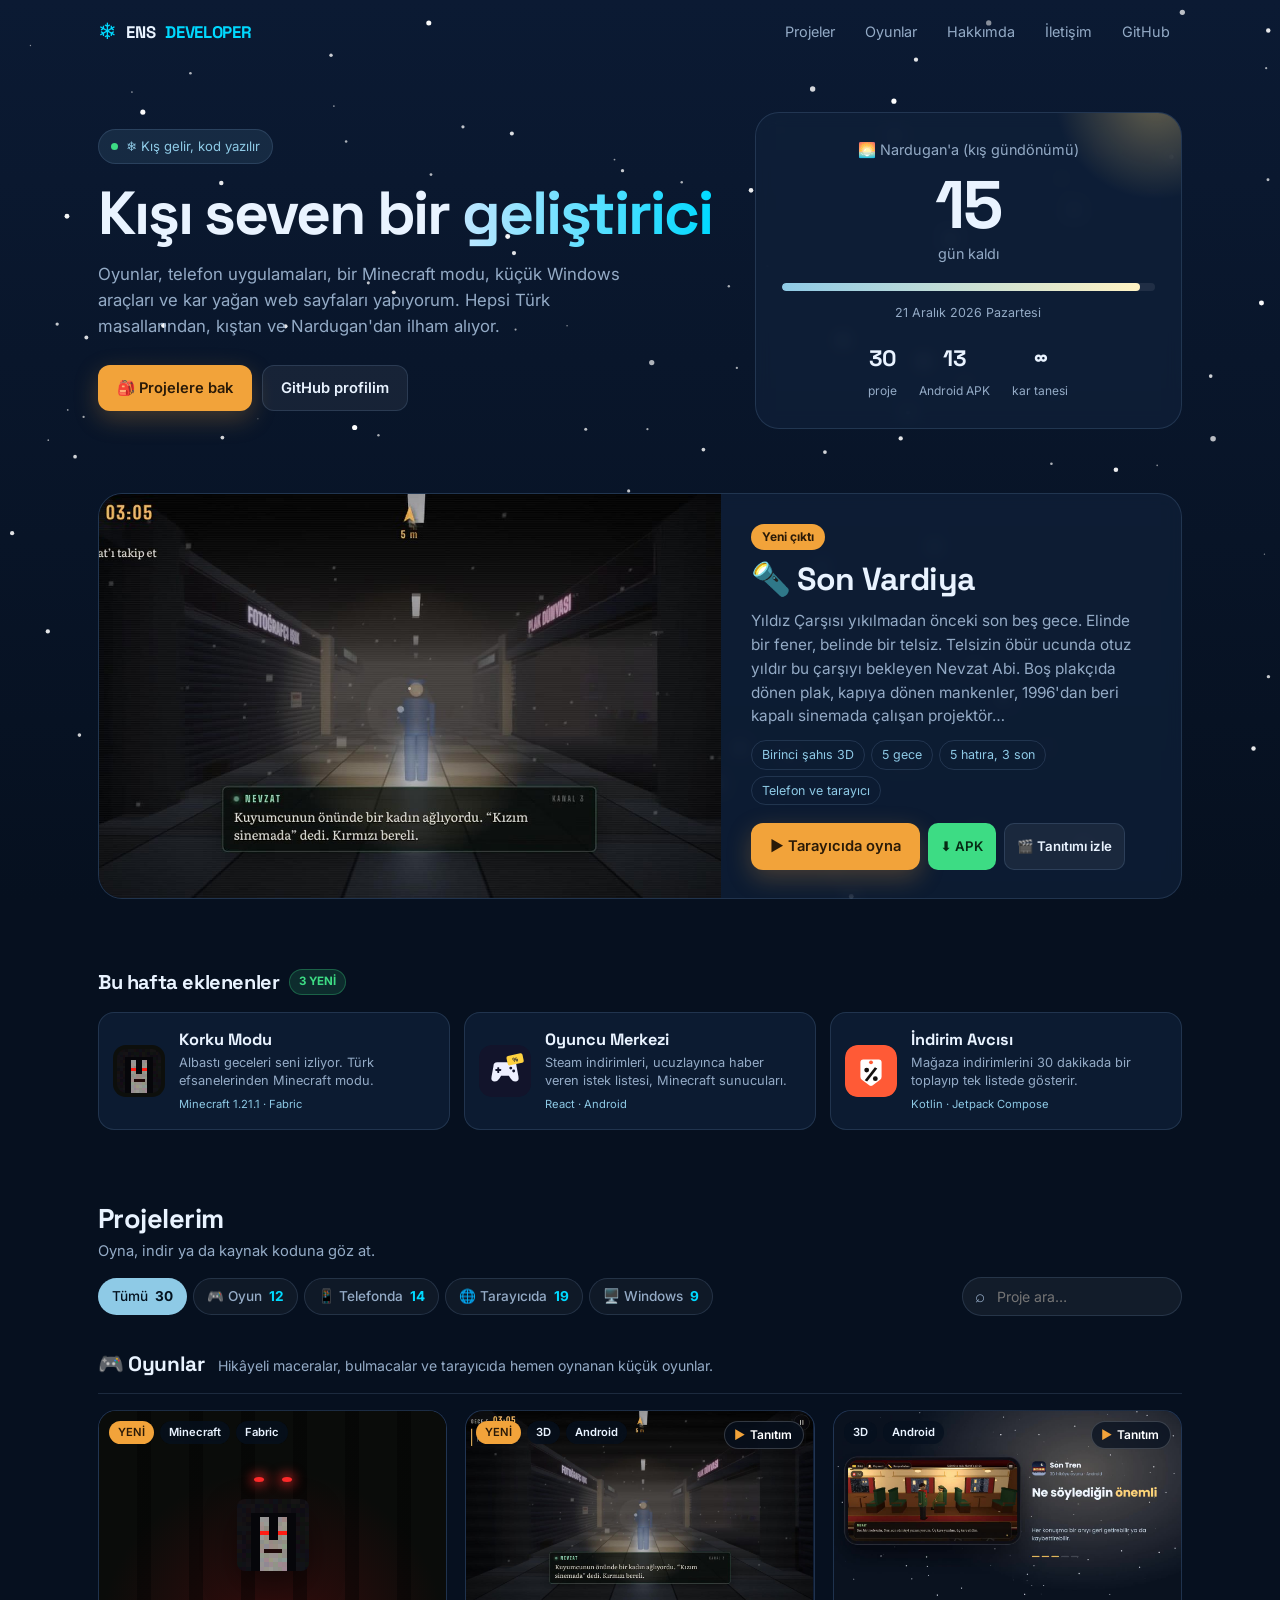
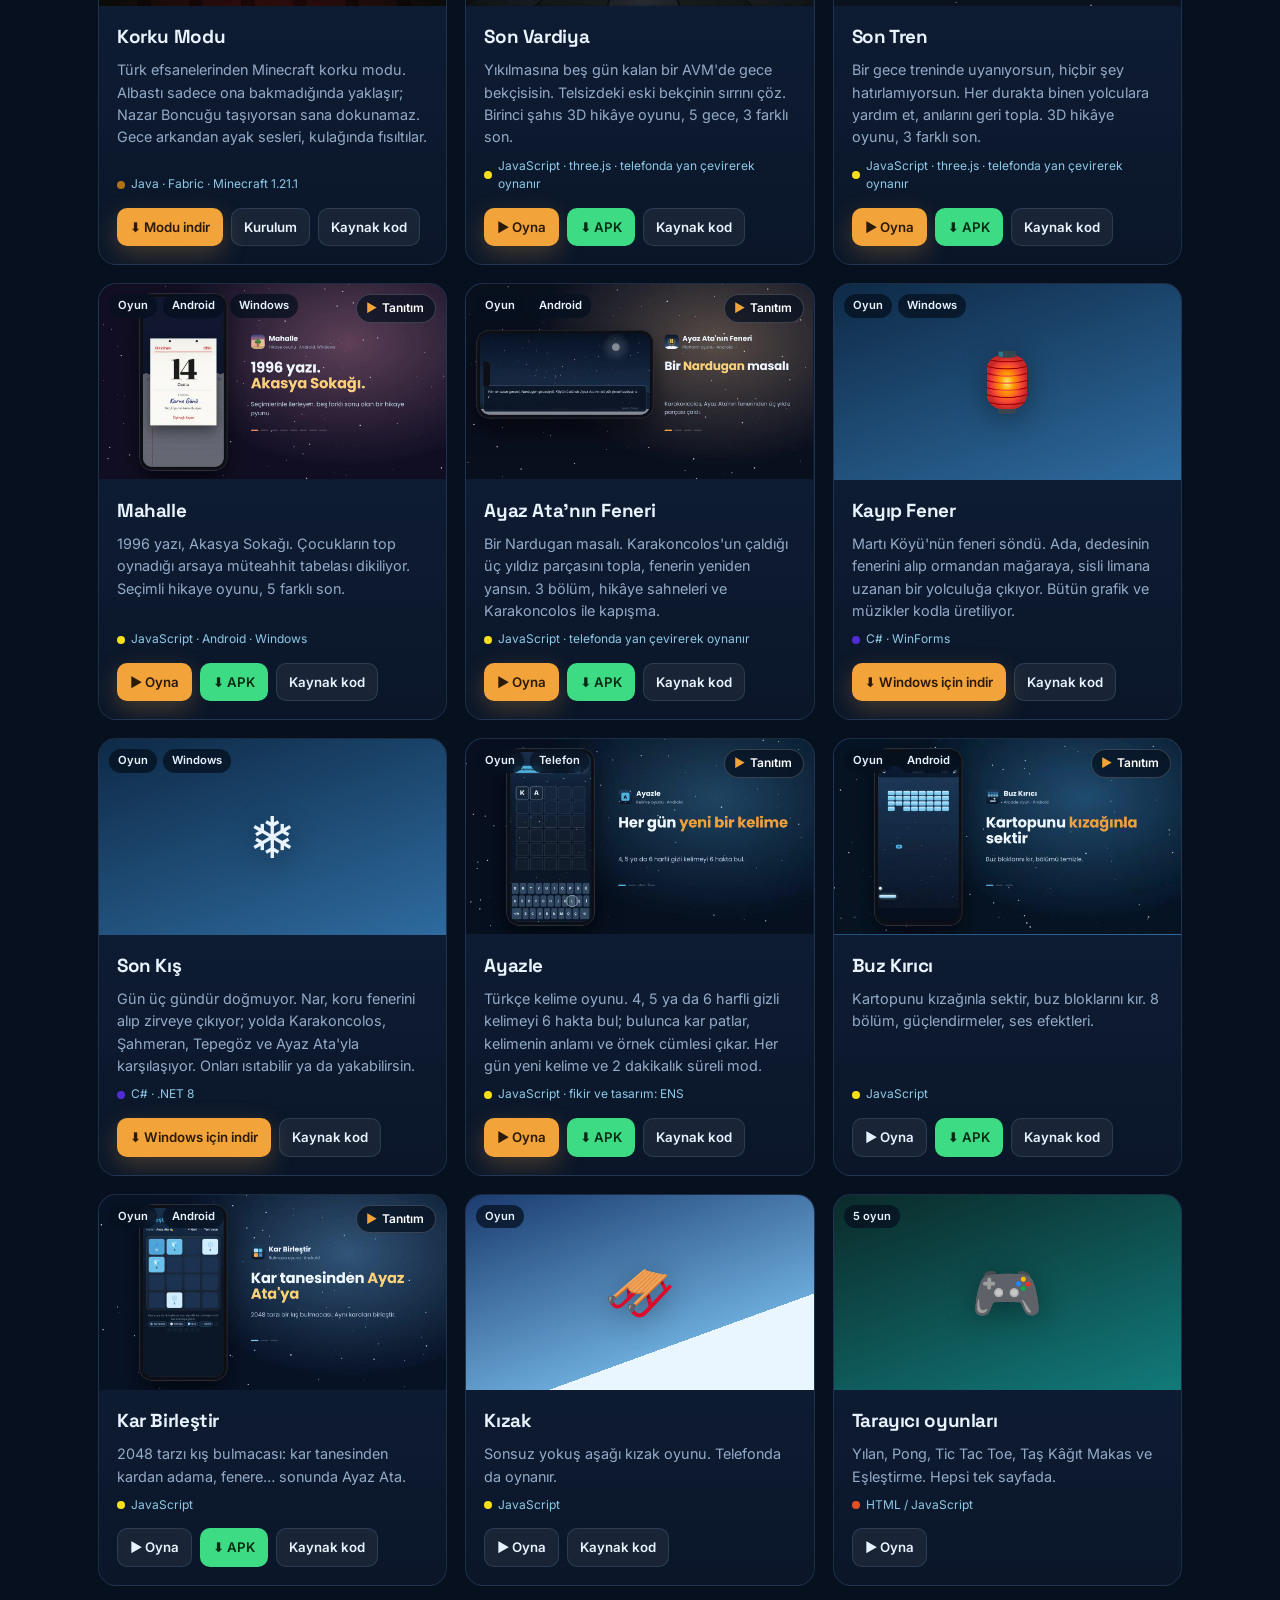
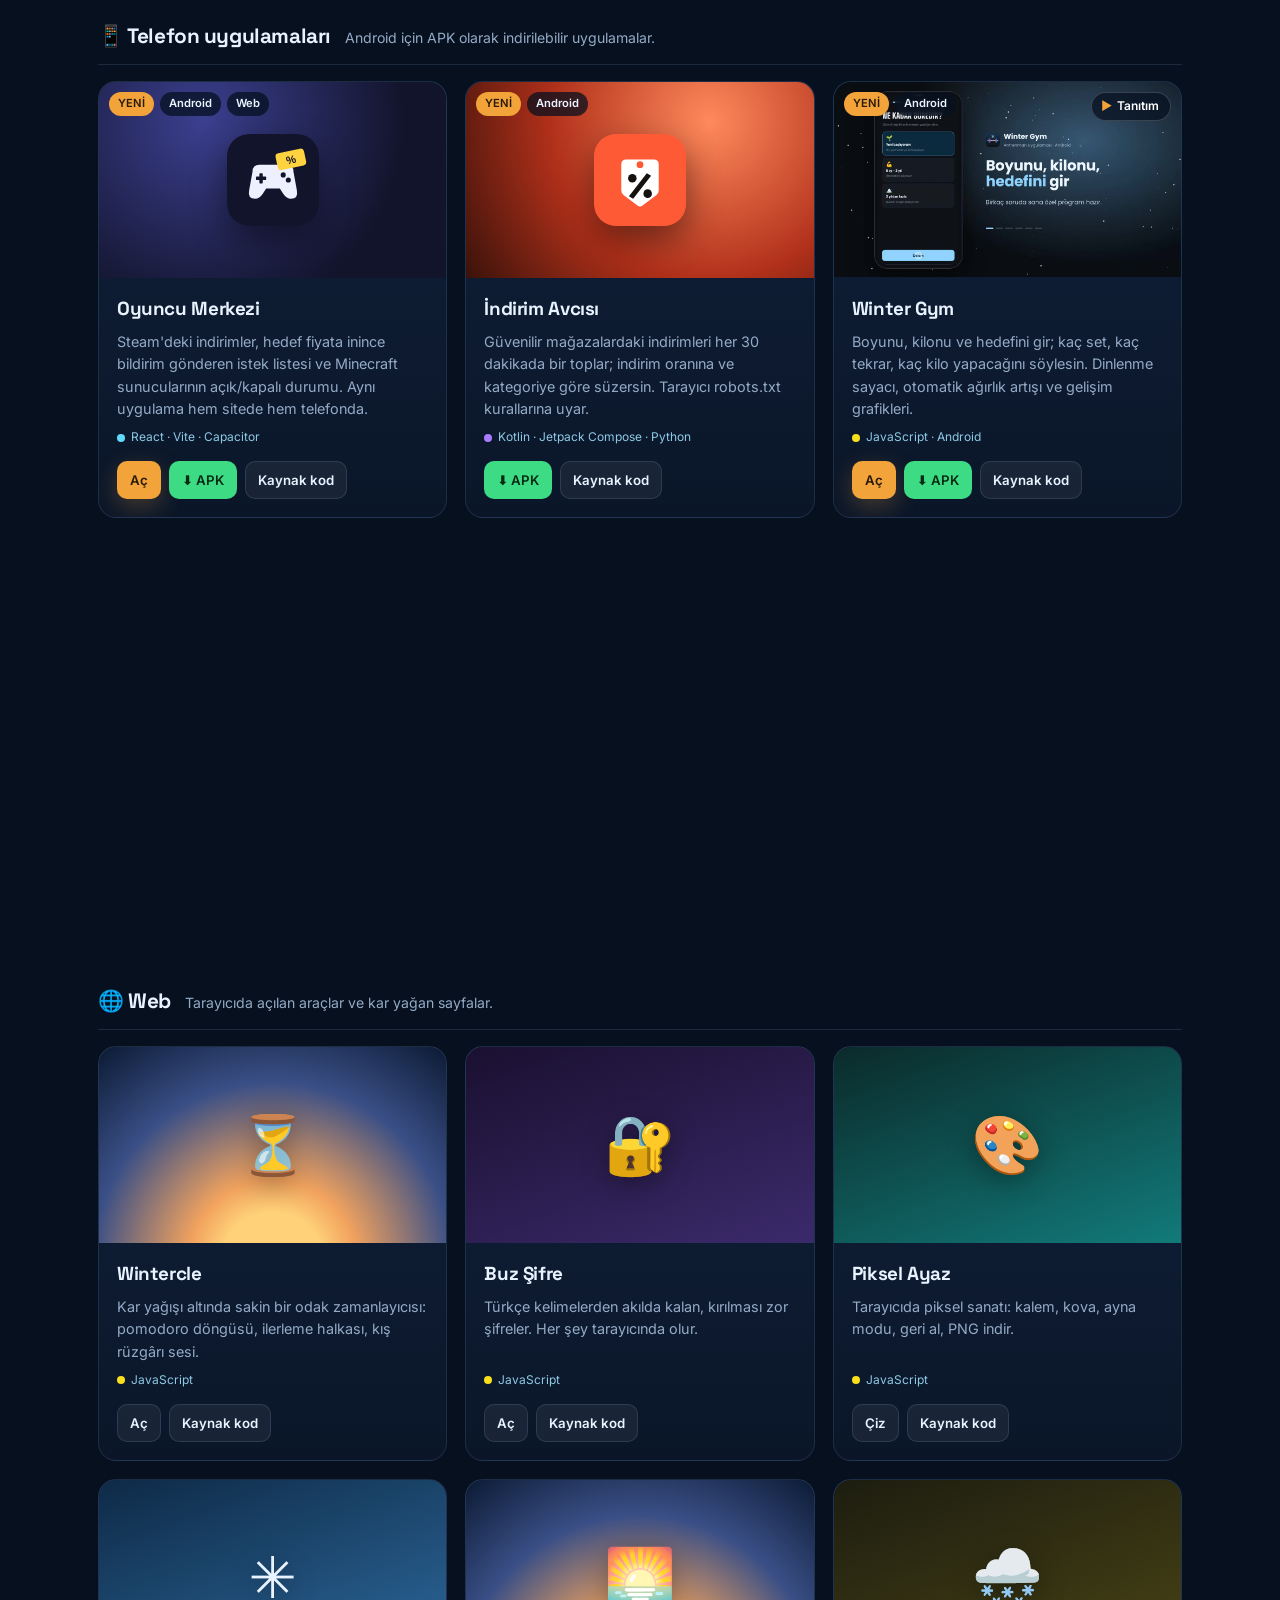
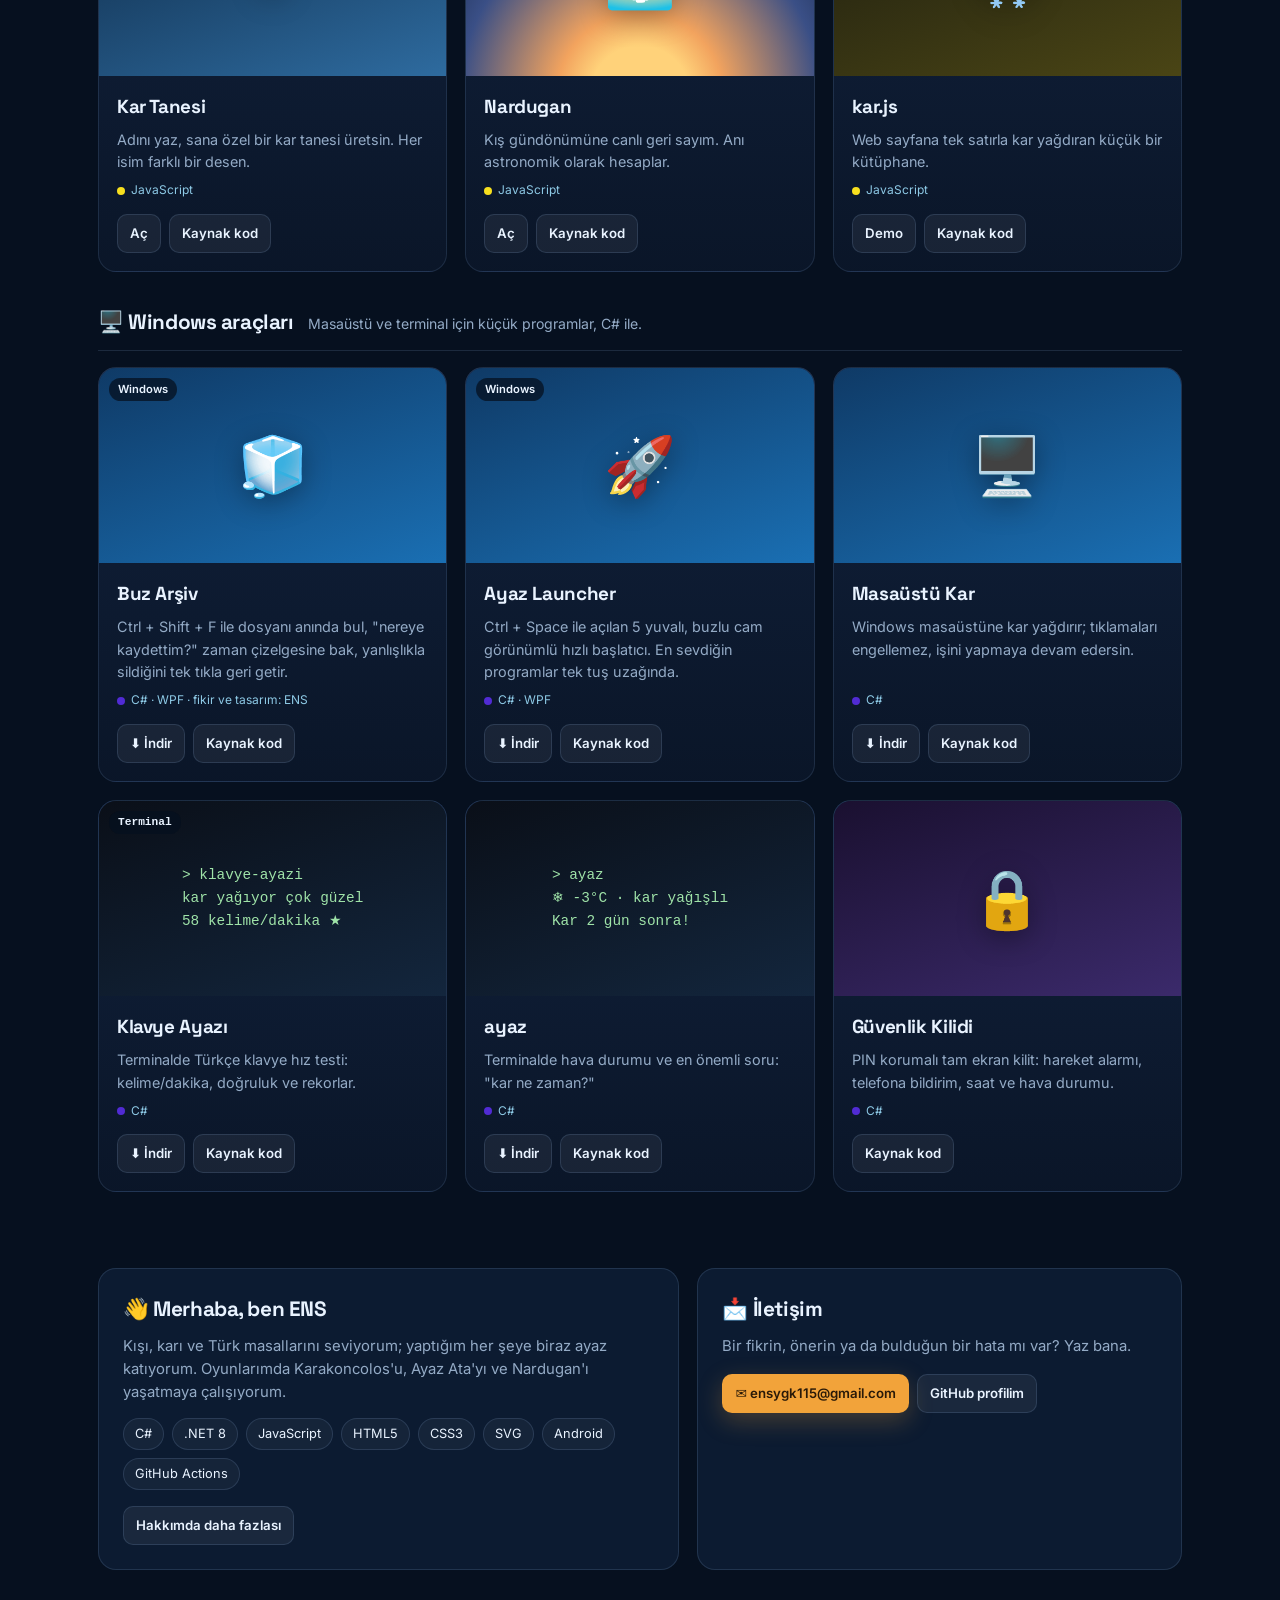
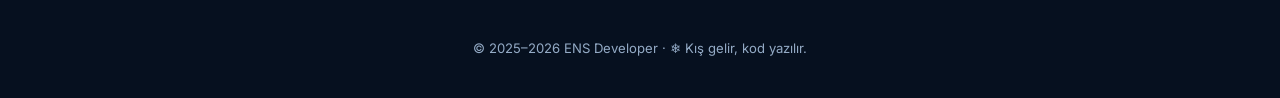
==== commit 517ac41b: "Siteyi yenile: yeni projeler, süzme ve arama, yeni yazı tipleri Korku Modu, Oyuncu Merkezi ve İndiri" ====
--- a/index.html
+++ b/index.html
@@ -9,7 +9,7 @@
   <link rel="icon" href="ayaz-feneri/icons/icon-192.png">
   <link rel="preconnect" href="https://fonts.googleapis.com">
   <link rel="preconnect" href="https://fonts.gstatic.com" crossorigin>
-  <link href="https://fonts.googleapis.com/css2?family=Poppins:wght@400;500;600;700;800&display=swap" rel="stylesheet">
+  <link href="https://fonts.googleapis.com/css2?family=Inter:wght@400;500;600;700&family=Space+Grotesk:wght@500;600;700&display=swap" rel="stylesheet">
   <style>
     :root {
       --bg: #06101f;
@@ -29,7 +29,7 @@
     html { background: #06101f; }
     html { scroll-behavior: smooth; }
     body {
-      font-family: "Poppins", system-ui, -apple-system, "Segoe UI", sans-serif;
+      font-family: "Inter", system-ui, -apple-system, "Segoe UI", sans-serif;
       background-color: var(--bg);
       background-image: radial-gradient(1200px 600px at 70% -10%, #1d3a63 0%, transparent 60%), linear-gradient(180deg, var(--bg2) 0, var(--bg) 900px);
       background-repeat: no-repeat;
@@ -217,6 +217,71 @@
       #giris { display: none; }
       .js .gir, .js .grid .kart { opacity: 1; transform: none; }
     }
+
+    /* ---------- 2026 yenilemesi ---------- */
+    h1, h2, h3, .logo, .vitrin h2, .sayac .gun, .stats b { font-family: "Space Grotesk", "Inter", system-ui, sans-serif; letter-spacing: -.02em; }
+    .hero h1 { font-weight: 700; letter-spacing: -.035em; }
+    .eyebrow::before { content: ""; width: 7px; height: 7px; border-radius: 50%; background: var(--android); box-shadow: 0 0 0 0 rgba(61,220,132,.6); animation: nabiz 2.2s infinite; }
+    @keyframes nabiz { 70% { box-shadow: 0 0 0 8px rgba(61,220,132,0); } 100% { box-shadow: 0 0 0 0 rgba(61,220,132,0); } }
+
+    /* Kartlar: imleci izleyen ışık ve ince parlak kenar */
+    .kart, .vitrin, .sayac, .kutu, .yeni-kart { --mx: 50%; --my: 0%; }
+    .kart::after, .yeni-kart::after { content: ""; position: absolute; inset: 0; border-radius: inherit; pointer-events: none; z-index: 4; opacity: 0; transition: opacity .3s;
+      background: radial-gradient(420px circle at var(--mx) var(--my), rgba(142,202,230,.13), transparent 45%); }
+    .kart:hover::after, .yeni-kart:hover::after { opacity: 1; }
+    .kart { border-color: rgba(160,205,255,.12); background: linear-gradient(180deg, rgba(20,38,68,.78), rgba(12,24,44,.78)); }
+    .icerik h3 { font-size: 1.18rem; }
+
+    /* Bu hafta eklenenler */
+    .yeniler { display: grid; grid-template-columns: repeat(3, 1fr); gap: 14px; }
+    .yeniler-ust { display: flex; align-items: center; gap: 10px; margin-bottom: 14px; }
+    .yeniler-ust h2 { font-size: 1.25rem; }
+    .yeniler-ust span { font-size: .72rem; font-weight: 700; padding: 3px 9px; border-radius: 99px; background: rgba(61,220,132,.14); color: var(--android); border: 1px solid rgba(61,220,132,.3); }
+    .yeni-kart { position: relative; display: flex; gap: 14px; align-items: center; padding: 14px; border-radius: 16px; text-decoration: none; background: var(--card); border: 1px solid var(--line); transition: transform .2s, border-color .2s; overflow: hidden; }
+    .yeni-kart:hover { transform: translateY(-3px); border-color: rgba(142,202,230,.35); }
+    .yeni-kart img { width: 52px; height: 52px; border-radius: 13px; flex: none; image-rendering: auto; }
+    .yeni-kart img.piksel { image-rendering: pixelated; background: #0d0f0c; padding: 4px; }
+    .yeni-kart b { display: block; font-family: "Space Grotesk", system-ui, sans-serif; font-size: 1.02rem; }
+    .yeni-kart small { display: block; color: var(--muted); font-size: .8rem; line-height: 1.4; margin-top: 2px; }
+    .yeni-kart em { font-style: normal; font-size: .7rem; color: var(--ice); }
+
+    /* Yeni projelerin kapakları */
+    .k-korku { background: radial-gradient(circle at 50% 120%, #3a0d0d, #0a0c0a 60%), #0a0c0a; }
+    .k-korku::before { content: ""; position: absolute; inset: 0; background: repeating-linear-gradient(90deg, transparent 0 38px, rgba(0,0,0,.55) 38px 52px); opacity: .7; }
+    .k-korku .gozler { position: absolute; top: 34%; left: 50%; transform: translateX(-50%); display: flex; gap: 18px; z-index: 1; animation: kirp 5s infinite; }
+    .k-korku .gozler i { width: 10px; height: 5px; border-radius: 50%; background: #ff2a2a; box-shadow: 0 0 12px 3px rgba(255,40,40,.7); }
+    @keyframes kirp { 0%, 46%, 50%, 100% { opacity: 1; } 48% { opacity: 0; } }
+    .kapak .ikon { position: relative; z-index: 1; width: 92px; height: 92px; border-radius: 22px; box-shadow: 0 14px 34px rgba(0,0,0,.45); transition: transform .3s; }
+    .kapak .ikon.piksel { image-rendering: pixelated; width: 72px; height: 72px; margin-top: 54px; border-radius: 8px; }
+    .kart:hover .kapak .ikon { transform: scale(1.08) rotate(-3deg); }
+    .k-oyuncu { background: radial-gradient(circle at 30% 20%, #3b3f8f, #12142b 70%); }
+    .k-indirim { background: radial-gradient(circle at 70% 20%, #ff8a5c, #b0301a 55%, #3a120a); }
+
+    /* Filtre çubuğu */
+    .filtre { display: flex; gap: 10px; flex-wrap: wrap; align-items: center; margin: 14px 0 6px; }
+    .cipler { display: flex; gap: 6px; flex-wrap: wrap; }
+    .cip { font: inherit; font-size: .85rem; font-weight: 500; color: var(--muted); background: rgba(255,255,255,.04); border: 1px solid var(--line); padding: 7px 13px; border-radius: 999px; cursor: pointer; transition: .2s; }
+    .cip:hover { color: var(--text); background: rgba(255,255,255,.09); }
+    .cip b { color: var(--ice-strong); font-weight: 700; margin-left: 3px; }
+    .cip[aria-pressed="true"] { color: #04121f; background: var(--ice); border-color: transparent; }
+    .cip[aria-pressed="true"] b { color: #04121f; }
+    .ara { margin-left: auto; position: relative; }
+    .ara input { font: inherit; font-size: .88rem; color: var(--text); background: rgba(255,255,255,.05); border: 1px solid var(--line); border-radius: 999px; padding: 8px 14px 8px 34px; width: 220px; outline: none; transition: border-color .2s, width .3s; }
+    .ara input:focus { border-color: var(--ice); width: 260px; }
+    .ara::before { content: "⌕"; position: absolute; left: 13px; top: 50%; transform: translateY(-52%); color: var(--muted); font-size: 1.05rem; }
+    .sonuc-yok { display: none; text-align: center; color: var(--muted); padding: 40px 0; }
+    .grup[hidden], .kart[hidden] { display: none !important; }
+    .kart { scroll-margin-top: 90px; }
+
+    @media (max-width: 900px) { .yeniler { grid-template-columns: 1fr; } }
+    @media (max-width: 620px) {
+      .ara { margin-left: 0; width: 100%; }
+      .ara input, .ara input:focus { width: 100%; }
+      .cipler { flex-wrap: nowrap; overflow-x: auto; scrollbar-width: none; margin: 0 -18px; padding: 0 18px; }
+      .cipler::-webkit-scrollbar { display: none; }
+      .cip { flex: none; }
+    }
+    @media (prefers-reduced-motion: reduce) { .eyebrow::before, .k-korku .gozler { animation: none; } }
   </style>
   <script>document.documentElement.classList.add("js");</script>
 </head>
@@ -248,7 +313,7 @@
       <div>
         <span class="eyebrow gir" style="--s:0">❄️ Kış gelir, kod yazılır</span>
         <h1 class="gir" style="--s:1">Kışı seven bir <em>geliştirici</em></h1>
-        <p class="lead gir" style="--s:2">Oyunlar, telefon uygulamaları, küçük Windows araçları ve kar yağan web sayfaları yapıyorum. Hepsi Türk masallarından, kıştan ve Nardugan'dan ilham alıyor.</p>
+        <p class="lead gir" style="--s:2">Oyunlar, telefon uygulamaları, bir Minecraft modu, küçük Windows araçları ve kar yağan web sayfaları yapıyorum. Hepsi Türk masallarından, kıştan ve Nardugan'dan ilham alıyor.</p>
         <div class="cta gir" style="--s:3">
           <a class="btn warm" href="#projeler">🎒 Projelere bak</a>
           <a class="btn" href="https://github.com/Enskygr234">GitHub profilim</a>
@@ -288,14 +353,42 @@
       </article>
     </section>
 
+    <section aria-labelledby="yeniler-b" class="gir" style="--s:5">
+      <div class="yeniler-ust"><h2 id="yeniler-b">Bu hafta eklenenler</h2><span>3 YENİ</span></div>
+      <div class="yeniler">
+        <a class="yeni-kart" href="#korku-modu">
+          <img class="piksel" src="img/korku-modu.png" alt="" width="52" height="52">
+          <div><b>Korku Modu</b><small>Albastı geceleri seni izliyor. Türk efsanelerinden Minecraft modu.</small><em>Minecraft 1.21.1 · Fabric</em></div>
+        </a>
+        <a class="yeni-kart" href="#oyuncu-merkez">
+          <img src="img/oyuncu-merkez.svg" alt="" width="52" height="52">
+          <div><b>Oyuncu Merkezi</b><small>Steam indirimleri, ucuzlayınca haber veren istek listesi, Minecraft sunucuları.</small><em>React · Android</em></div>
+        </a>
+        <a class="yeni-kart" href="#indirim-avcisi">
+          <img src="img/indirim-avcisi.svg" alt="" width="52" height="52">
+          <div><b>İndirim Avcısı</b><small>Mağaza indirimlerini 30 dakikada bir toplayıp tek listede gösterir.</small><em>Kotlin · Jetpack Compose</em></div>
+        </a>
+      </div>
+    </section>
+
     <section id="projeler">
       <div class="baslik">
         <div>
           <h2>Projelerim</h2>
           <p>Oyna, indir ya da kaynak koduna göz at.</p>
         </div>
-        <nav class="kisayol" aria-label="Kategoriler"><a href="#oyunlar">🎮 Oyunlar <b>11</b></a><a href="#telefon">📱 Telefon uygulamaları <b>4</b></a><a href="#web">🌐 Web <b>6</b></a><a href="#windows">🖥️ Windows araçları <b>6</b></a></nav>
       </div>
+      <div class="filtre">
+        <div class="cipler" role="group" aria-label="Projeleri süz">
+          <button class="cip" type="button" data-f="" aria-pressed="true">Tümü <b></b></button>
+          <button class="cip" type="button" data-f="oyun" aria-pressed="false">🎮 Oyun <b></b></button>
+          <button class="cip" type="button" data-f="telefon" aria-pressed="false">📱 Telefonda <b></b></button>
+          <button class="cip" type="button" data-f="web" aria-pressed="false">🌐 Tarayıcıda <b></b></button>
+          <button class="cip" type="button" data-f="windows" aria-pressed="false">🖥️ Windows <b></b></button>
+        </div>
+        <label class="ara"><span class="sr" hidden>Proje ara</span><input type="search" id="ara" placeholder="Proje ara…" aria-label="Proje ara" autocomplete="off"></label>
+      </div>
+      <p class="sonuc-yok" id="sonucYok">Aradığın proje bulunamadı. ❄️</p>
 
       <section class="grup" id="oyunlar" aria-labelledby="oyunlar-b">
         <div class="grup-ust">
@@ -303,6 +396,23 @@
           <p>Hikâyeli maceralar, bulmacalar ve tarayıcıda hemen oynanan küçük oyunlar.</p>
         </div>
         <div class="grid">
+        <article class="kart" id="korku-modu" data-t="oyun minecraft mod korku albastı">
+          <a class="kapak k-korku" href="https://github.com/Enskygr234/korku-modu">
+            <span class="gozler" aria-hidden="true"><i></i><i></i></span>
+            <img class="ikon piksel" src="img/korku-modu.png" alt="Korku Modu simgesi" width="72" height="72">
+            <div class="rozet"><span class="yeni">YENİ</span><span>Minecraft</span><span>Fabric</span></div>
+          </a>
+          <div class="icerik">
+            <h3>Korku Modu</h3>
+            <p>Türk efsanelerinden Minecraft korku modu. Albastı sadece ona bakmadığında yaklaşır; Nazar Boncuğu taşıyorsan sana dokunamaz. Gece arkandan ayak sesleri, kulağında fısıltılar.</p>
+            <div class="dil" style="--c:#b07219">Java · Fabric · Minecraft 1.21.1</div>
+            <div class="butonlar">
+              <a class="btn warm small" href="https://github.com/Enskygr234/korku-modu/releases/download/son-surum/korku-modu-1.21.1.jar">⬇ Modu indir</a>
+              <a class="btn small" href="https://github.com/Enskygr234/korku-modu#kurulum">Kurulum</a>
+              <a class="btn small" href="https://github.com/Enskygr234/korku-modu">Kaynak kod</a>
+            </div>
+          </div>
+        </article>
         <article class="kart" data-t="oyun telefon web">
           <a class="kapak" href="son-vardiya/">
             <video class="onizleme" src="img/video/sonvardiya.mp4" poster="img/video/sonvardiya.jpg" muted loop playsinline preload="none" aria-label="Son Vardiya tanıtım videosu"></video>
@@ -485,6 +595,37 @@
           <p>Android için APK olarak indirilebilir uygulamalar.</p>
         </div>
         <div class="grid">
+        <article class="kart" id="oyuncu-merkez" data-t="telefon web steam minecraft indirim">
+          <a class="kapak k-oyuncu" href="https://enskygr234.github.io/oyuncu-merkez/">
+            <img class="ikon" src="img/oyuncu-merkez.svg" alt="Oyuncu Merkezi simgesi" width="92" height="92">
+            <div class="rozet"><span class="yeni">YENİ</span><span>Android</span><span>Web</span></div>
+          </a>
+          <div class="icerik">
+            <h3>Oyuncu Merkezi</h3>
+            <p>Steam'deki indirimler, hedef fiyata inince bildirim gönderen istek listesi ve Minecraft sunucularının açık/kapalı durumu. Aynı uygulama hem sitede hem telefonda.</p>
+            <div class="dil" style="--c:#61dafb">React · Vite · Capacitor</div>
+            <div class="butonlar">
+              <a class="btn warm small" href="https://enskygr234.github.io/oyuncu-merkez/">Aç</a>
+              <a class="btn android small" href="https://github.com/Enskygr234/oyuncu-merkez/releases/download/son-surum/oyuncu-merkezi.apk">⬇ APK</a>
+              <a class="btn small" href="https://github.com/Enskygr234/oyuncu-merkez">Kaynak kod</a>
+            </div>
+          </div>
+        </article>
+        <article class="kart" id="indirim-avcisi" data-t="telefon indirim trendyol alışveriş">
+          <a class="kapak k-indirim" href="https://github.com/Enskygr234/indirim-avcisi">
+            <img class="ikon" src="img/indirim-avcisi.svg" alt="İndirim Avcısı simgesi" width="92" height="92">
+            <div class="rozet"><span class="yeni">YENİ</span><span>Android</span></div>
+          </a>
+          <div class="icerik">
+            <h3>İndirim Avcısı</h3>
+            <p>Güvenilir mağazalardaki indirimleri her 30 dakikada bir toplar; indirim oranına ve kategoriye göre süzersin. Tarayıcı robots.txt kurallarına uyar.</p>
+            <div class="dil" style="--c:#a97bff">Kotlin · Jetpack Compose · Python</div>
+            <div class="butonlar">
+              <a class="btn android small" href="https://github.com/Enskygr234/indirim-avcisi/releases/download/son-surum/indirim-avcisi.apk">⬇ APK</a>
+              <a class="btn small" href="https://github.com/Enskygr234/indirim-avcisi">Kaynak kod</a>
+            </div>
+          </div>
+        </article>
         <article class="kart" data-t="telefon web">
           <a class="kapak" href="https://enskygr234.github.io/Winter-gym/">
             <video class="onizleme" src="img/video/wintergym.mp4" poster="img/video/wintergym.jpg" muted loop playsinline preload="none" aria-label="Winter Gym tanıtım videosu"></video>
@@ -745,7 +886,7 @@
       </div>
     </section>
 
-    <footer>© 2025–2026 ENS Developer · ❄️ Kış gelir, kod yazılır.</footer>
+    <footer>© 2025–<span id="yil">2026</span> ENS Developer · ❄️ Kış gelir, kod yazılır.</footer>
   </div>
 
   <script>
@@ -838,6 +979,48 @@
       d.addEventListener("close", () => iv.pause());
     })();
 
+    // Süzme ve arama
+    (function () {
+      const kartlar = [...document.querySelectorAll("#projeler .kart")];
+      const gruplar = [...document.querySelectorAll("#projeler .grup")];
+      const cipler = [...document.querySelectorAll(".cip")];
+      const ara = document.getElementById("ara"), yok = document.getElementById("sonucYok");
+      const kucuk = s => s.toLocaleLowerCase("tr-TR");
+      const metin = new Map(kartlar.map(k => [k, kucuk(k.textContent + " " + (k.dataset.t || ""))]));
+      const etiket = k => (k.dataset.t || "").split(/\s+/);
+      cipler.forEach(c => { c.querySelector("b").textContent = c.dataset.f ? kartlar.filter(k => etiket(k).includes(c.dataset.f)).length : kartlar.length; });
+      let secili = "";
+      function uygula() {
+        const q = kucuk(ara.value.trim());
+        let gorunen = 0;
+        kartlar.forEach(k => {
+          const uy = (!secili || etiket(k).includes(secili)) && (!q || metin.get(k).includes(q));
+          k.hidden = !uy; if (uy) { gorunen++; k.classList.add("gorundu"); }
+        });
+        gruplar.forEach(g => { g.hidden = !g.querySelector(".kart:not([hidden])"); });
+        yok.style.display = gorunen ? "none" : "block";
+      }
+      cipler.forEach(c => c.addEventListener("click", () => {
+        secili = c.dataset.f;
+        cipler.forEach(x => x.setAttribute("aria-pressed", x === c ? "true" : "false"));
+        uygula();
+      }));
+      ara.addEventListener("input", uygula);
+      document.getElementById("yil").textContent = new Date().getFullYear();
+    })();
+
+    // Kartlarda imleci izleyen ışık
+    (function () {
+      if (matchMedia("(hover: none)").matches) return;
+      document.addEventListener("pointermove", e => {
+        const k = e.target.closest && e.target.closest(".kart, .yeni-kart");
+        if (!k) return;
+        const r = k.getBoundingClientRect();
+        k.style.setProperty("--mx", (e.clientX - r.left) + "px");
+        k.style.setProperty("--my", (e.clientY - r.top) + "px");
+      }, { passive: true });
+    })();
+
     // Giriş animasyonu: kar taneleri toplanıp ENS yazısını oluşturur, sonra dağılıp yağar
     (function () {
       const ortu = document.getElementById("giris");
@@ -857,7 +1040,7 @@
       const o = document.createElement("canvas"), ox = o.getContext("2d");
       o.width = w; o.height = h;
       ox.fillStyle = "#fff"; ox.textAlign = "center"; ox.textBaseline = "middle";
-      ox.font = `800 ${boy}px Poppins, system-ui, sans-serif`;
+      ox.font = `700 ${boy}px "Space Grotesk", system-ui, sans-serif`;
       ox.fillText("ENS", w / 2, h / 2 - boy * .1);
       const veri = ox.getImageData(0, 0, w, h).data, adim = Math.max(3, Math.round(boy / 34)), hedefler = [];
       for (let yy = 0; yy < h; yy += adim) for (let xx = 0; xx < w; xx += adim) if (veri[(yy * w + xx) * 4 + 3] > 128) hedefler.push([xx, yy]);
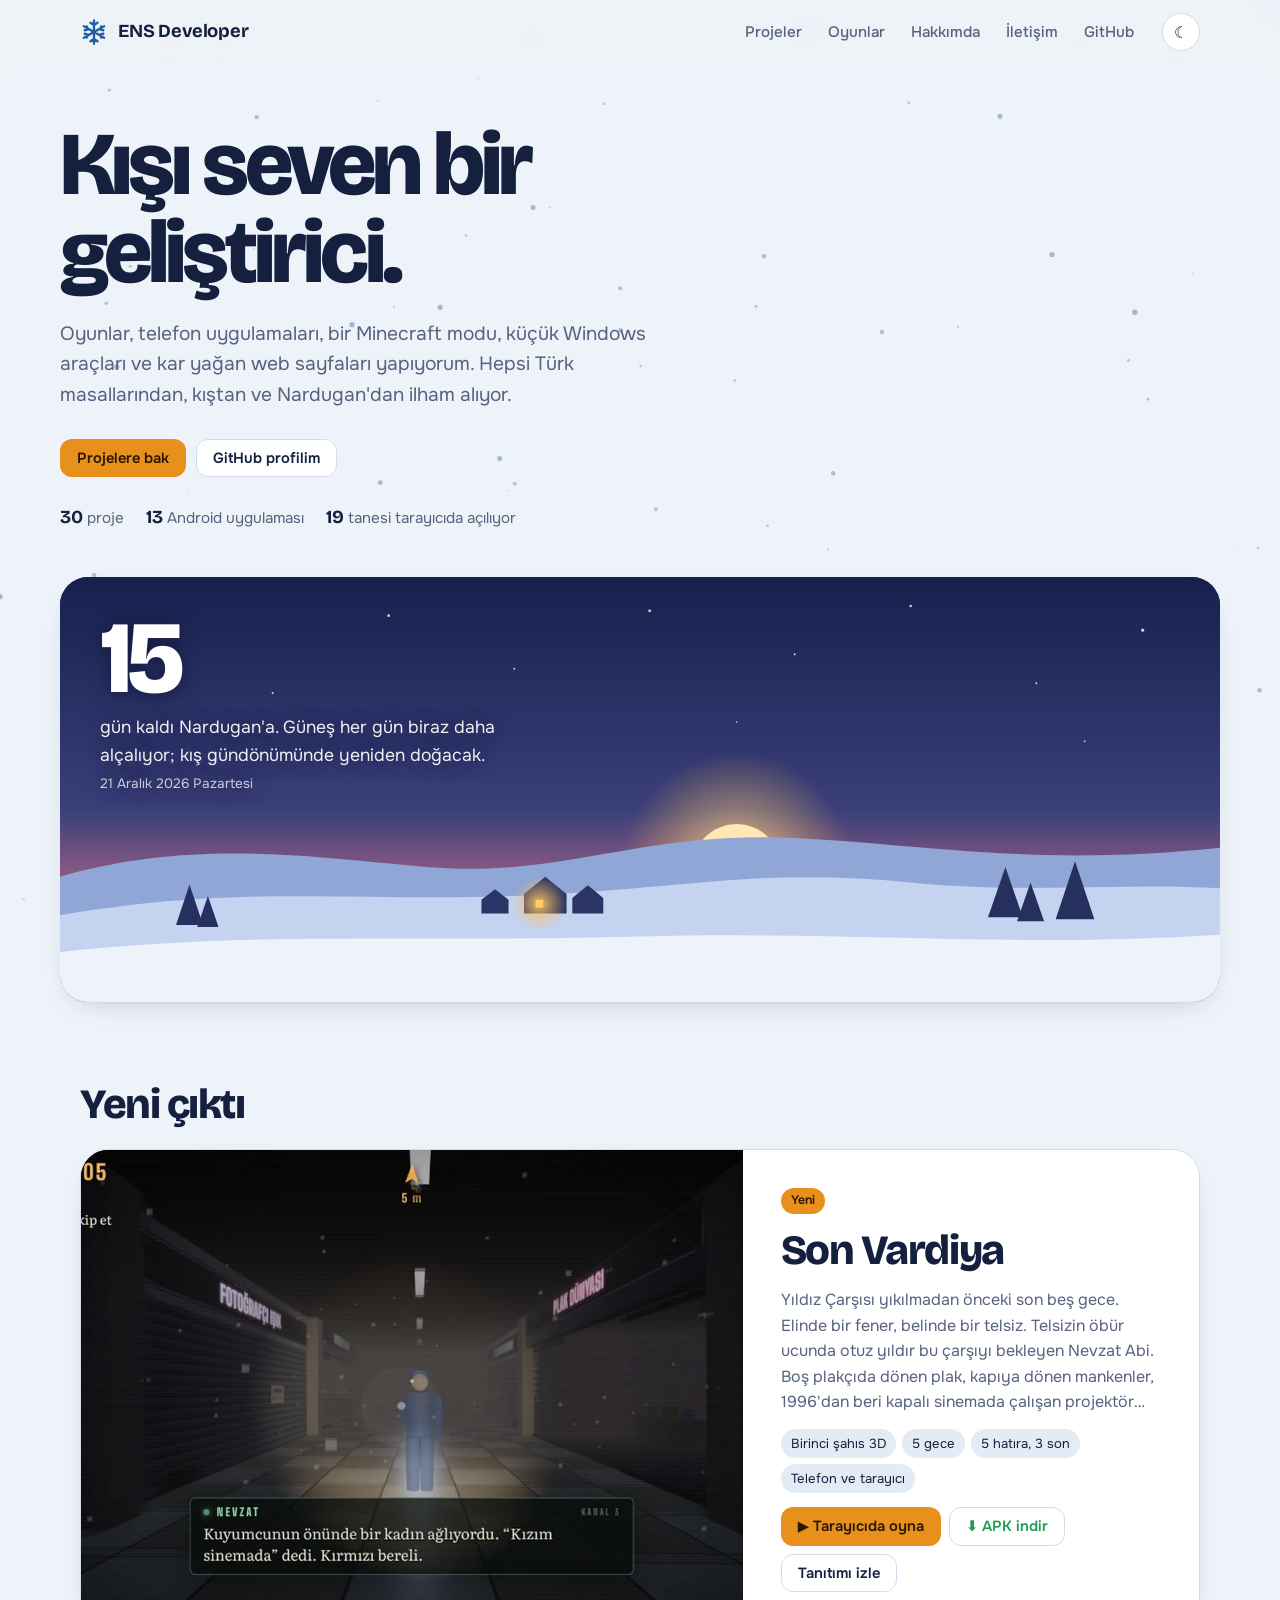
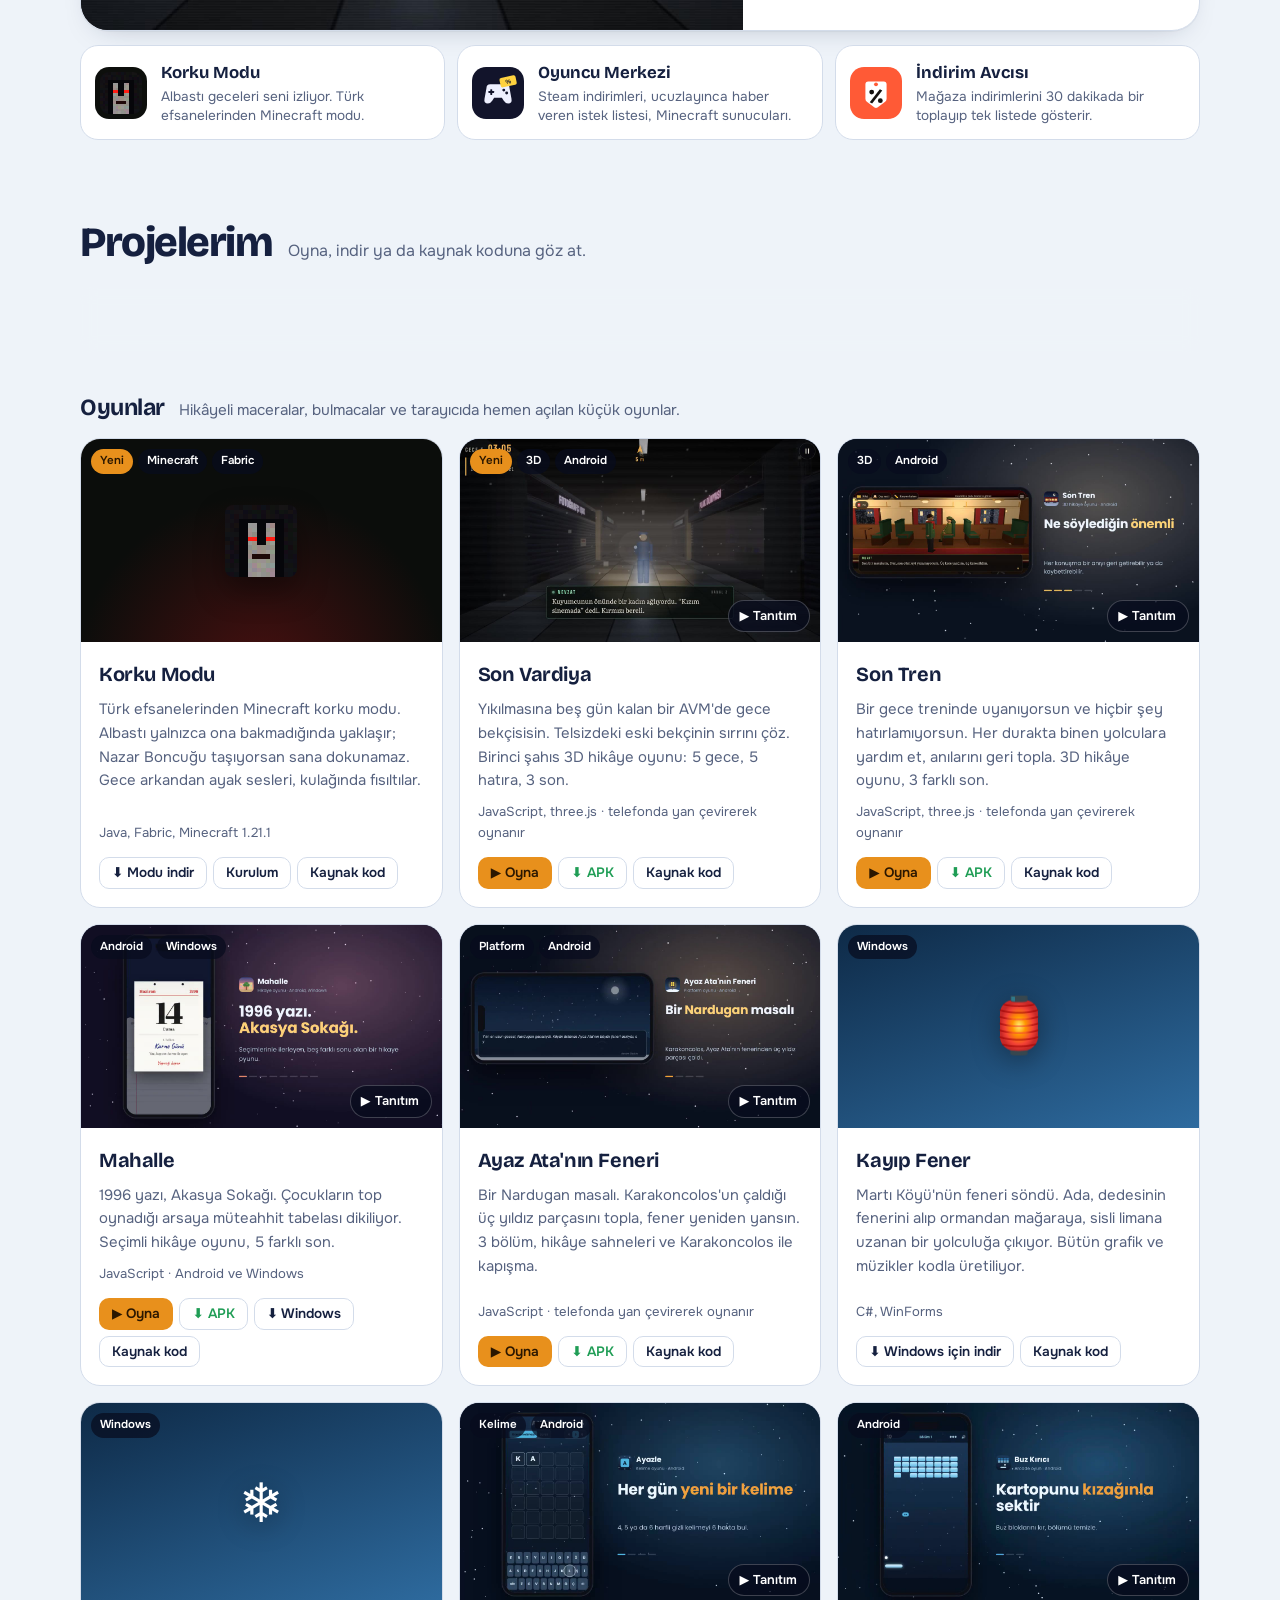
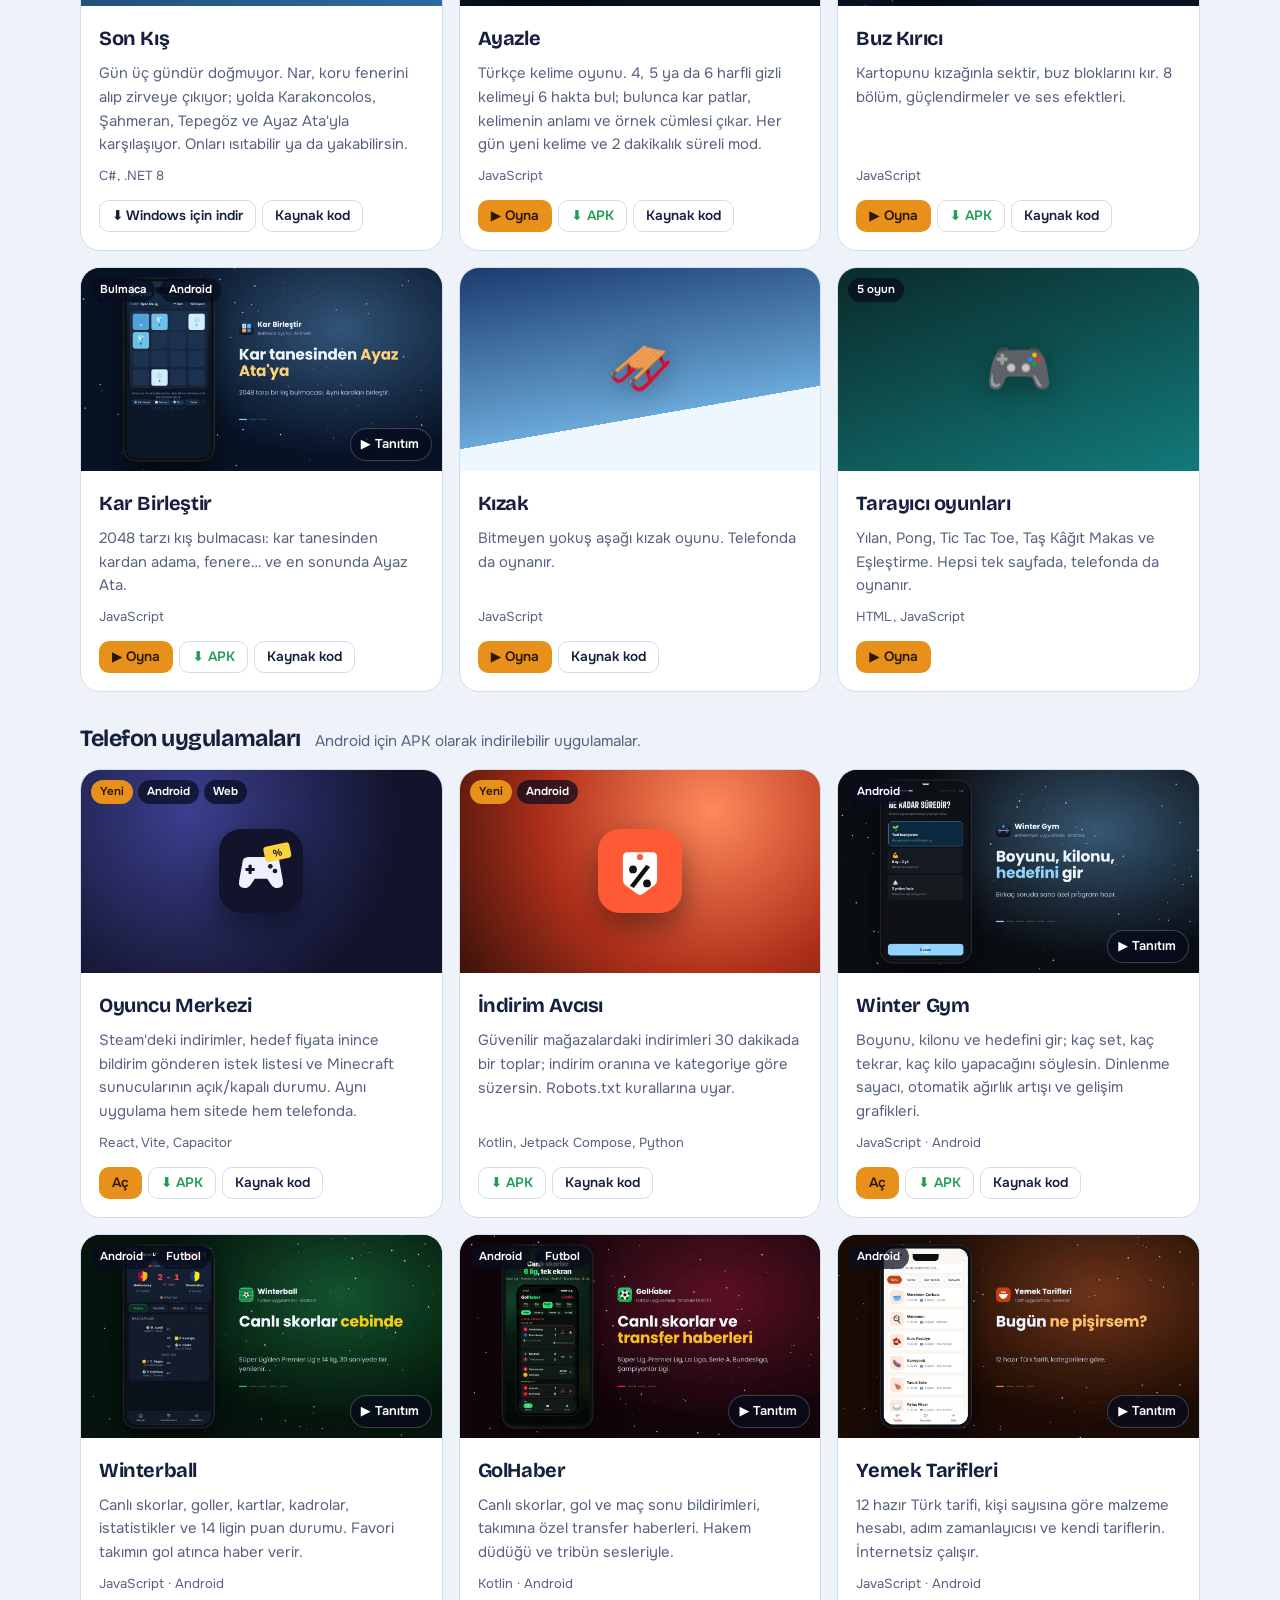
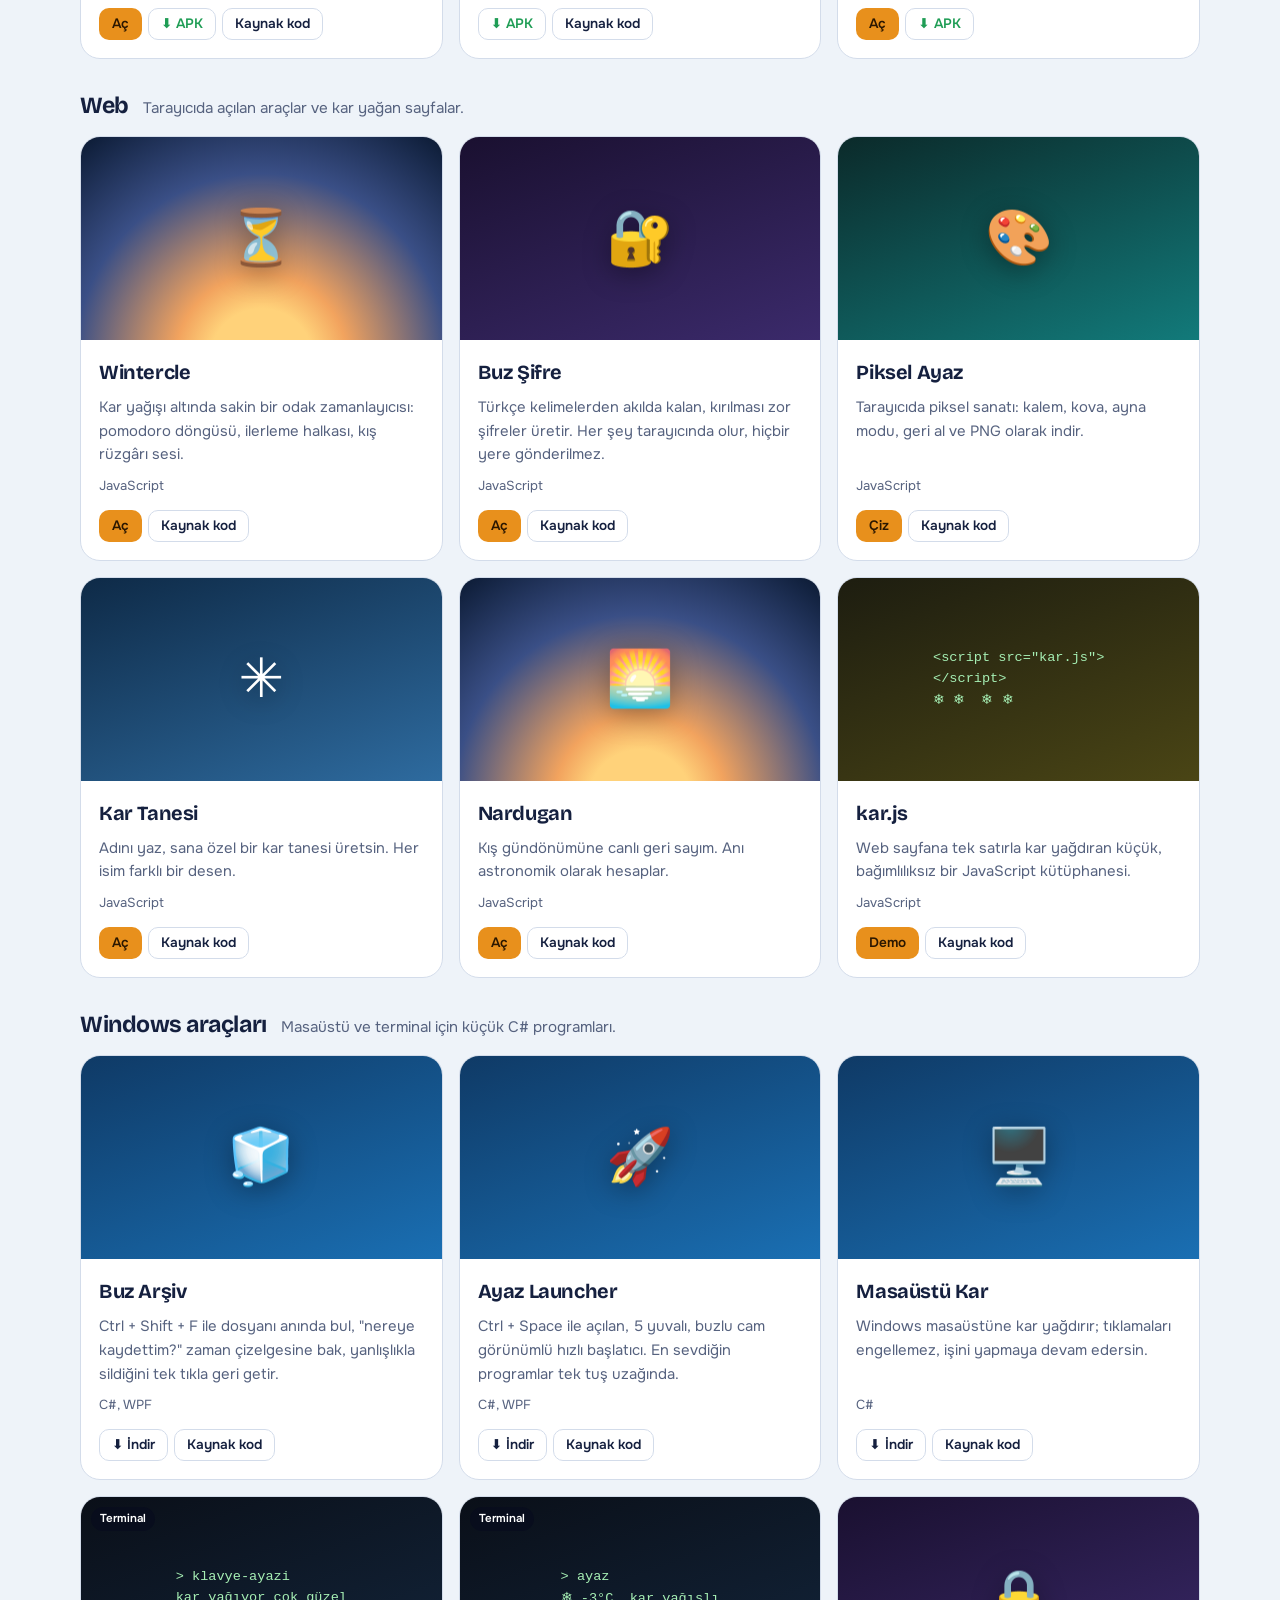
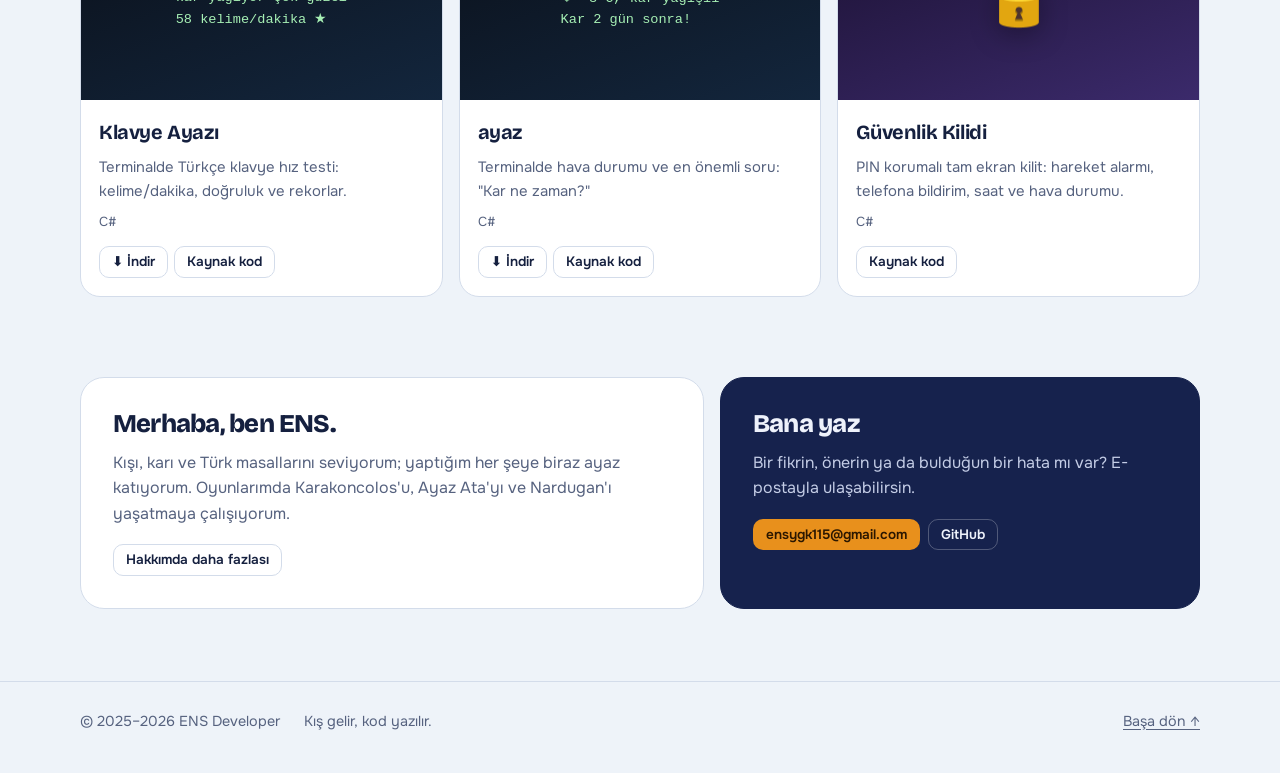
==== commit f2b00b67: "Siteyi baştan yaz: yeni tasarım, Nardugan manzarası, tek listeden üretilen proje kartları - Ana sayf" ====
--- a/index.html
+++ b/index.html
@@ -2,1093 +2,454 @@
 <html lang="tr">
 <head>
   <meta charset="UTF-8">
-  <meta name="viewport" content="width=device-width, initial-scale=1.0">
-  <title>ENS Developer · Projeler</title>
-  <meta name="theme-color" content="#06101f">
-  <meta name="description" content="ENS Developer: kışı seven bir geliştiricinin oyunları, telefon uygulamaları, Windows araçları ve kar yağan web sayfaları.">
+  <meta name="viewport" content="width=device-width, initial-scale=1">
+  <title>ENS Developer · Oyunlar ve uygulamalar</title>
+  <meta name="description" content="ENS Developer: kışı seven bir geliştiricinin oyunları, telefon uygulamaları, Minecraft modu, Windows araçları ve kar yağan web sayfaları.">
+  <meta name="theme-color" content="#eef3f9">
+  <meta property="og:title" content="ENS Developer">
+  <meta property="og:description" content="Türk masallarından, kıştan ve Nardugan'dan ilham alan oyunlar ve uygulamalar.">
+  <meta property="og:image" content="ayaz-feneri/kapak.png">
   <link rel="icon" href="ayaz-feneri/icons/icon-192.png">
   <link rel="preconnect" href="https://fonts.googleapis.com">
   <link rel="preconnect" href="https://fonts.gstatic.com" crossorigin>
-  <link href="https://fonts.googleapis.com/css2?family=Inter:wght@400;500;600;700&family=Space+Grotesk:wght@500;600;700&display=swap" rel="stylesheet">
+  <link href="https://fonts.googleapis.com/css2?family=Bricolage+Grotesque:opsz,wght@12..96,500;12..96,700;12..96,800&family=Onest:wght@400;500;600&display=swap" rel="stylesheet">
+  <link rel="stylesheet" href="ortak.css">
   <style>
-    :root {
-      --bg: #06101f;
-      --bg2: #0b1a33;
-      --card: rgba(16, 32, 58, .72);
-      --card-solid: #10203a;
-      --line: rgba(160, 205, 255, .14);
-      --text: #e9f3ff;
-      --muted: #94abc6;
-      --ice: #8ecae6;
-      --ice-strong: #00d9ff;
-      --warm: #f2a33a;
-      --android: #3ddc84;
-      --radius: 18px;
-    }
-    * { box-sizing: border-box; margin: 0; padding: 0; }
-    html { background: #06101f; }
-    html { scroll-behavior: smooth; }
-    body {
-      font-family: "Inter", system-ui, -apple-system, "Segoe UI", sans-serif;
-      background-color: var(--bg);
-      background-image: radial-gradient(1200px 600px at 70% -10%, #1d3a63 0%, transparent 60%), linear-gradient(180deg, var(--bg2) 0, var(--bg) 900px);
-      background-repeat: no-repeat;
-      color: var(--text);
-      min-height: 100vh;
-      line-height: 1.55;
-      overflow-x: hidden;
-    }
-    a { color: inherit; }
-    #kar { position: fixed; inset: 0; pointer-events: none; z-index: 0; }
-    .wrap { position: relative; z-index: 1; max-width: 1120px; margin: 0 auto; padding: 0 18px; }
-
-    /* Üst menü */
-    .top { display: flex; align-items: center; justify-content: space-between; gap: 12px; padding: 18px 0; }
-    .logo { display: flex; align-items: center; gap: 10px; text-decoration: none; font-weight: 800; letter-spacing: .5px; font-size: 1.05rem; }
-    .logo span { color: var(--ice-strong); }
-    .logo .flake { font-size: 1.4rem; display: inline-block; animation: don 12s linear infinite; }
-    @keyframes don { to { transform: rotate(360deg); } }
-    .top nav { display: flex; gap: 6px; flex-wrap: wrap; justify-content: flex-end; }
-    .top nav a { text-decoration: none; font-size: .9rem; padding: 7px 12px; border-radius: 999px; color: var(--muted); transition: .2s; }
-    .top nav a:hover { color: var(--text); background: rgba(255,255,255,.07); }
-
-    /* Giriş */
-    .hero { padding: 56px 0 40px; display: grid; grid-template-columns: 1.3fr .9fr; gap: 40px; align-items: center; }
-    .eyebrow { display: inline-flex; align-items: center; gap: 8px; font-size: .82rem; color: var(--ice); background: rgba(142,202,230,.1); border: 1px solid var(--line); padding: 6px 12px; border-radius: 999px; }
-    .hero h1 { font-size: clamp(2.2rem, 6vw, 3.6rem); line-height: 1.1; margin: 16px 0 14px; font-weight: 800; }
-    .hero h1 em { font-style: normal; background: linear-gradient(90deg, #bfe6ff, var(--ice-strong)); -webkit-background-clip: text; background-clip: text; color: transparent; }
-    .hero p.lead { color: var(--muted); font-size: 1.05rem; max-width: 540px; }
-    .cta { display: flex; gap: 10px; flex-wrap: wrap; margin-top: 26px; }
-    .btn { display: inline-flex; align-items: center; gap: 8px; text-decoration: none; font-weight: 600; font-size: .92rem; padding: 11px 18px; border-radius: 12px; border: 1px solid var(--line); background: rgba(255,255,255,.06); transition: transform .15s, background .2s, box-shadow .2s; white-space: nowrap; }
-    .btn:hover { transform: translateY(-2px); background: rgba(255,255,255,.11); }
-    .btn.warm { background: var(--warm); color: #2a1a08; border-color: transparent; box-shadow: 0 8px 24px rgba(242,163,58,.25); }
-    .btn.warm:hover { background: #ffb44f; }
-    .btn.android { background: var(--android); color: #062a14; border-color: transparent; }
-    .btn.small { padding: 8px 12px; font-size: .83rem; border-radius: 10px; }
-
-    /* Nardugan sayacı */
-    .sayac { background: var(--card); border: 1px solid var(--line); border-radius: 24px; padding: 26px; text-align: center; backdrop-filter: blur(8px); -webkit-backdrop-filter: blur(8px); position: relative; overflow: hidden; }
-    .sayac::before { content: ""; position: absolute; inset: -40% -20% auto auto; width: 220px; height: 220px; background: radial-gradient(circle, rgba(255,215,120,.35), transparent 65%); }
-    .sayac .gun { font-size: 4.2rem; font-weight: 800; line-height: 1; margin: 10px 0 4px; position: relative; }
-    .sayac .etiket { color: var(--muted); font-size: .9rem; position: relative; }
-    .sayac .bar { height: 8px; background: rgba(255,255,255,.08); border-radius: 99px; margin: 18px 0 8px; overflow: hidden; position: relative; }
-    .sayac .bar i { display: block; height: 100%; width: 0; background: linear-gradient(90deg, var(--ice), #fff3c4); border-radius: 99px; transition: width 1.2s ease; }
-    .sayac small { color: var(--muted); font-size: .78rem; position: relative; }
-    .stats { display: flex; justify-content: center; gap: 22px; margin-top: 18px; position: relative; }
-    .stats b { display: block; font-size: 1.4rem; }
-    .stats span { font-size: .75rem; color: var(--muted); }
-
-    /* Projeler */
-    section { padding: 34px 0; }
-    .baslik { display: flex; align-items: end; justify-content: space-between; gap: 16px; flex-wrap: wrap; margin-bottom: 20px; }
-    .baslik h2 { font-size: 1.7rem; font-weight: 700; }
-    .baslik p { color: var(--muted); font-size: .92rem; }
-
-    .grid { display: grid; grid-template-columns: repeat(3, 1fr); gap: 18px; }
-    .kart { background: var(--card); border: 1px solid var(--line); border-radius: var(--radius); overflow: hidden; display: flex; flex-direction: column; transition: transform .25s, border-color .25s, box-shadow .25s; backdrop-filter: blur(6px); -webkit-backdrop-filter: blur(6px); }
-    .kart:hover { transform: translateY(-4px); border-color: rgba(142,202,230,.35); box-shadow: 0 18px 40px rgba(0,0,0,.35); }
-    .kapak { text-decoration: none; position: relative; aspect-ratio: 16 / 9; display: grid; place-items: center; overflow: hidden; }
-    .kapak img { position: absolute; inset: 0; width: 100%; height: 100%; object-fit: cover; display: block; z-index: 1; }
-    .kapak .rozet { z-index: 2; }
-    .kapak .emoji { font-size: 3.6rem; filter: drop-shadow(0 6px 14px rgba(0,0,0,.35)); transition: transform .3s; }
-    .kart:hover .kapak .emoji { transform: scale(1.12) rotate(-4deg); }
-    .kapak .rozet { position: absolute; top: 10px; left: 10px; display: flex; gap: 6px; }
-    .kapak .rozet span { font-size: .7rem; font-weight: 600; padding: 3px 9px; border-radius: 99px; background: rgba(6,16,31,.75); color: var(--text); backdrop-filter: blur(4px); }
-    .kapak .rozet span.yeni { background: var(--warm); color: #2a1a08; }
-    .icerik { padding: 16px 18px 18px; display: flex; flex-direction: column; gap: 8px; flex: 1; }
-    .icerik h3 { font-size: 1.12rem; font-weight: 700; }
-    .icerik p { color: var(--muted); font-size: .9rem; flex: 1; }
-    .dil { font-size: .75rem; color: var(--ice); display: flex; align-items: center; gap: 6px; }
-    .dil::before { content: ""; width: 8px; height: 8px; border-radius: 50%; background: var(--c, var(--ice)); }
-    .butonlar { display: flex; gap: 8px; flex-wrap: wrap; margin-top: 6px; }
-
-    /* Kapak çizimleri (görseli olmayan projeler için) */
-    .k-kizak { background: linear-gradient(160deg, #1b3b6f, #6aa9d8 70%, #eaf6ff 70%); }
-    .k-nardugan { background: radial-gradient(circle at 50% 110%, #ffd27a 0 18%, #f2a35e 30%, #3a4f86 65%, #0b1a33); }
-    .k-kar { background: linear-gradient(160deg, #0e2a47, #2e6b9f); }
-    .k-js { background: linear-gradient(160deg, #1d1d10, #4a4515); }
-    .k-ayaz { background: linear-gradient(160deg, #0a0f18, #13263d); font-family: ui-monospace, Menlo, Consolas, monospace; }
-    .k-ayaz code { color: #9fe3a8; font-size: .9rem; text-align: left; line-height: 1.6; }
-    .k-masa { background: linear-gradient(160deg, #0f3a66, #1a6fb3); }
-    .k-kilit { background: linear-gradient(160deg, #1a1030, #3b2a6b); }
-    .k-oyun { background: linear-gradient(160deg, #0b2a2a, #127a7a); }
-        .k-tarif { background: linear-gradient(160deg, #3d1a0b, #c2410c); }
-
-    /* Hakkımda / iletişim */
-    .alt { display: grid; grid-template-columns: 1.2fr 1fr; gap: 18px; }
-    .kutu { background: var(--card); border: 1px solid var(--line); border-radius: var(--radius); padding: 24px; }
-    .kutu h2 { font-size: 1.3rem; margin-bottom: 10px; }
-    .kutu p { color: var(--muted); font-size: .93rem; }
-    .araclar { display: flex; flex-wrap: wrap; gap: 8px; margin-top: 14px; }
-    .araclar span { font-size: .8rem; padding: 5px 11px; border-radius: 99px; border: 1px solid var(--line); background: rgba(255,255,255,.04); }
-    footer { text-align: center; color: var(--muted); font-size: .82rem; padding: 34px 0 40px; }
-
-    @media (max-width: 900px) {
-      .hero { grid-template-columns: 1fr; padding-top: 28px; gap: 26px; }
-      .grid { grid-template-columns: repeat(2, 1fr); }
-      .alt { grid-template-columns: 1fr; }
-    }
-    @media (max-width: 620px) {
-      .top { flex-direction: column; align-items: flex-start; }
-      .top nav { justify-content: flex-start; margin-left: -10px; }
-        .sayac .gun { font-size: 3.4rem; }
-    }
-    @media (prefers-reduced-motion: reduce) {
-      .logo .flake { animation: none; }
-      #kar { display: none; }
-      * { transition: none !important; }
-    }
-  
-    /* ---------- Düzen ---------- */
-    .top { position: sticky; top: 0; z-index: 20; margin: 0 -18px; padding: 14px 18px; transition: background .3s, box-shadow .3s; }
-    .top.dolu { background: rgba(6,16,31,.82); backdrop-filter: blur(12px); -webkit-backdrop-filter: blur(12px); box-shadow: 0 1px 0 var(--line); }
-    .hero { padding: 48px 0 30px; }
-    .hero h1 { font-size: clamp(2.3rem, 6vw, 3.8rem); }
-
-    /* Yeni çıkan: büyük vitrin */
-    .vitrin { display: grid; grid-template-columns: 1.35fr 1fr; background: var(--card); border: 1px solid var(--line); border-radius: 24px; overflow: hidden; backdrop-filter: blur(8px); -webkit-backdrop-filter: blur(8px); }
-    .vitrin-gorsel { position: relative; min-height: 300px; display: block; overflow: hidden; }
-    .vitrin-gorsel img { position: absolute; inset: 0; width: 100%; height: 100%; object-fit: cover; object-position: 0% 50%; transition: transform .8s ease; }
-    .vitrin:hover .vitrin-gorsel img { transform: scale(1.03); }
-    .vitrin-yazi { padding: 30px 30px 28px; display: flex; flex-direction: column; gap: 12px; justify-content: center; }
-    .vitrin-etiket { align-self: flex-start; font-size: .75rem; font-weight: 700; padding: 4px 11px; border-radius: 99px; background: var(--warm); color: #2a1a08; }
-    .vitrin h2 { font-size: 2rem; line-height: 1.1; }
-    .vitrin p { color: var(--muted); font-size: .96rem; }
-    .vitrin ul { list-style: none; display: flex; flex-wrap: wrap; gap: 6px; }
-    .vitrin li { font-size: .78rem; padding: 4px 10px; border-radius: 99px; border: 1px solid var(--line); color: var(--ice); }
-
-    /* Kategoriler */
-    .kisayol { display: flex; gap: 8px; flex-wrap: wrap; }
-    .kisayol a { text-decoration: none; font-size: .86rem; font-weight: 500; color: var(--muted); background: rgba(255,255,255,.05); border: 1px solid var(--line); padding: 7px 14px; border-radius: 999px; transition: .2s; }
-    .kisayol a:hover { color: var(--text); background: rgba(255,255,255,.1); }
-    .kisayol b { color: var(--ice-strong); font-weight: 700; margin-left: 2px; }
-    .grup { padding: 26px 0 8px; scroll-margin-top: 80px; }
-    .grup-ust { display: flex; align-items: baseline; gap: 14px; flex-wrap: wrap; margin-bottom: 16px; padding-bottom: 12px; border-bottom: 1px solid var(--line); }
-    .grup-ust h3 { font-size: 1.3rem; font-weight: 700; }
-    .grup-ust p { color: var(--muted); font-size: .88rem; }
-    #projeler > .baslik { margin-bottom: 4px; }
-
-    /* Kaydırınca beliren kartlar */
-    .js .grid .kart { opacity: 0; transform: translateY(18px); }
-    .js .grid .kart.gorundu { opacity: 1; transform: none; transition: opacity .55s ease, transform .55s ease, border-color .25s, box-shadow .25s; transition-delay: calc(var(--i, 0) * 70ms); }
-    .js .grid .kart.gorundu:hover { transform: translateY(-4px); transition-delay: 0s; }
-
-    /* Giriş sırası */
-    .js .gir { opacity: 0; transform: translateY(14px); }
-    .acildi .gir { opacity: 1; transform: none; transition: opacity .7s ease, transform .7s ease; transition-delay: calc(var(--s, 0) * 110ms); }
-
-
-    /* Tanıtım videoları */
-    .kapak video.onizleme, .vitrin-gorsel video { position: absolute; inset: 0; width: 100%; height: 100%; object-fit: cover; display: block; z-index: 1; background: #06101f; }
-    .vitrin-gorsel video { object-fit: cover; }
-    .kart { position: relative; }
-    .oynat { position: absolute; top: 10px; right: 10px; z-index: 3; font: inherit; font-size: .75rem; font-weight: 600; color: #fff; background: rgba(6,16,31,.72); border: 1px solid rgba(255,255,255,.18); border-radius: 99px; padding: 4px 11px 4px 9px; cursor: pointer; backdrop-filter: blur(4px); transition: background .2s, transform .2s; }
-    .oynat span { color: var(--warm); margin-right: 2px; }
-    .oynat:hover { background: rgba(6,16,31,.92); transform: scale(1.05); }
-    button.btn { font: inherit; font-weight: 600; font-size: .83rem; color: var(--text); cursor: pointer; }
-    #izle { border: 0; padding: 0; background: transparent; width: min(1100px, 94vw); max-width: none; margin: auto; }
-    #izle::backdrop { background: rgba(3,8,18,.86); backdrop-filter: blur(4px); }
-    #izle video { width: 100%; display: block; border-radius: 14px; box-shadow: 0 30px 80px rgba(0,0,0,.6); background: #000; }
-    #izle .izle-ust { display: flex; justify-content: space-between; align-items: center; color: var(--text); margin-bottom: 10px; font-weight: 700; }
-    #izle .izle-ust button { font: inherit; color: var(--muted); background: rgba(255,255,255,.08); border: 1px solid var(--line); border-radius: 99px; padding: 6px 14px; cursor: pointer; }
-
-    /* ---------- Giriş animasyonu ---------- */
-    #giris { position: fixed; inset: 0; z-index: 100; background: radial-gradient(900px 500px at 50% 40%, #12284a, #050b16 70%); display: grid; place-items: center; transition: opacity .9s ease, visibility .9s; cursor: pointer; }
-    #giris.bitti { opacity: 0; visibility: hidden; }
-    #giris canvas { position: absolute; inset: 0; width: 100%; height: 100%; }
-    .giris-alt { position: absolute; left: 0; right: 0; top: calc(50% + 80px); text-align: center; opacity: 0; transform: translateY(8px); transition: opacity .8s ease, transform .8s ease; pointer-events: none; }
-    .giris-alt.gorun { opacity: 1; transform: none; }
-    .giris-alt b { display: block; font-size: clamp(.9rem, 2.6vw, 1.15rem); letter-spacing: .5em; font-weight: 600; color: var(--ice-strong); padding-left: .5em; }
-    .giris-alt span { display: block; margin-top: 10px; color: var(--muted); font-size: .9rem; }
-    .giris-gec { position: absolute; right: 18px; bottom: 18px; font: inherit; font-size: .8rem; color: var(--muted); background: rgba(255,255,255,.06); border: 1px solid var(--line); border-radius: 99px; padding: 6px 14px; cursor: pointer; }
-    .giris-gec:hover { color: var(--text); }
-
-    @media (max-width: 900px) { .vitrin { grid-template-columns: 1fr; } .vitrin-gorsel { min-height: 0; aspect-ratio: 2 / 1; } }
-    @media (max-width: 620px) {
-      .top { position: static; }
-      .grid { grid-template-columns: 1fr; }
-      .top nav { flex-wrap: nowrap; overflow-x: auto; max-width: 100%; scrollbar-width: none; }
-      .top nav::-webkit-scrollbar { display: none; }
-      .top nav a { flex: none; }
-      .vitrin-yazi { padding: 22px; } .vitrin h2 { font-size: 1.6rem; }
-      .giris-alt { top: calc(50% + 50px); }
-    }
-    @media (prefers-reduced-motion: reduce) {
-      #giris { display: none; }
-      .js .gir, .js .grid .kart { opacity: 1; transform: none; }
-    }
-
-    /* ---------- 2026 yenilemesi ---------- */
-    h1, h2, h3, .logo, .vitrin h2, .sayac .gun, .stats b { font-family: "Space Grotesk", "Inter", system-ui, sans-serif; letter-spacing: -.02em; }
-    .hero h1 { font-weight: 700; letter-spacing: -.035em; }
-    .eyebrow::before { content: ""; width: 7px; height: 7px; border-radius: 50%; background: var(--android); box-shadow: 0 0 0 0 rgba(61,220,132,.6); animation: nabiz 2.2s infinite; }
-    @keyframes nabiz { 70% { box-shadow: 0 0 0 8px rgba(61,220,132,0); } 100% { box-shadow: 0 0 0 0 rgba(61,220,132,0); } }
-
-    /* Kartlar: imleci izleyen ışık ve ince parlak kenar */
-    .kart, .vitrin, .sayac, .kutu, .yeni-kart { --mx: 50%; --my: 0%; }
-    .kart::after, .yeni-kart::after { content: ""; position: absolute; inset: 0; border-radius: inherit; pointer-events: none; z-index: 4; opacity: 0; transition: opacity .3s;
-      background: radial-gradient(420px circle at var(--mx) var(--my), rgba(142,202,230,.13), transparent 45%); }
-    .kart:hover::after, .yeni-kart:hover::after { opacity: 1; }
-    .kart { border-color: rgba(160,205,255,.12); background: linear-gradient(180deg, rgba(20,38,68,.78), rgba(12,24,44,.78)); }
-    .icerik h3 { font-size: 1.18rem; }
-
-    /* Bu hafta eklenenler */
-    .yeniler { display: grid; grid-template-columns: repeat(3, 1fr); gap: 14px; }
-    .yeniler-ust { display: flex; align-items: center; gap: 10px; margin-bottom: 14px; }
-    .yeniler-ust h2 { font-size: 1.25rem; }
-    .yeniler-ust span { font-size: .72rem; font-weight: 700; padding: 3px 9px; border-radius: 99px; background: rgba(61,220,132,.14); color: var(--android); border: 1px solid rgba(61,220,132,.3); }
-    .yeni-kart { position: relative; display: flex; gap: 14px; align-items: center; padding: 14px; border-radius: 16px; text-decoration: none; background: var(--card); border: 1px solid var(--line); transition: transform .2s, border-color .2s; overflow: hidden; }
-    .yeni-kart:hover { transform: translateY(-3px); border-color: rgba(142,202,230,.35); }
-    .yeni-kart img { width: 52px; height: 52px; border-radius: 13px; flex: none; image-rendering: auto; }
-    .yeni-kart img.piksel { image-rendering: pixelated; background: #0d0f0c; padding: 4px; }
-    .yeni-kart b { display: block; font-family: "Space Grotesk", system-ui, sans-serif; font-size: 1.02rem; }
-    .yeni-kart small { display: block; color: var(--muted); font-size: .8rem; line-height: 1.4; margin-top: 2px; }
-    .yeni-kart em { font-style: normal; font-size: .7rem; color: var(--ice); }
-
-    /* Yeni projelerin kapakları */
-    .k-korku { background: radial-gradient(circle at 50% 120%, #3a0d0d, #0a0c0a 60%), #0a0c0a; }
-    .k-korku::before { content: ""; position: absolute; inset: 0; background: repeating-linear-gradient(90deg, transparent 0 38px, rgba(0,0,0,.55) 38px 52px); opacity: .7; }
-    .k-korku .gozler { position: absolute; top: 34%; left: 50%; transform: translateX(-50%); display: flex; gap: 18px; z-index: 1; animation: kirp 5s infinite; }
-    .k-korku .gozler i { width: 10px; height: 5px; border-radius: 50%; background: #ff2a2a; box-shadow: 0 0 12px 3px rgba(255,40,40,.7); }
-    @keyframes kirp { 0%, 46%, 50%, 100% { opacity: 1; } 48% { opacity: 0; } }
-    .kapak .ikon { position: relative; z-index: 1; width: 92px; height: 92px; border-radius: 22px; box-shadow: 0 14px 34px rgba(0,0,0,.45); transition: transform .3s; }
-    .kapak .ikon.piksel { image-rendering: pixelated; width: 72px; height: 72px; margin-top: 54px; border-radius: 8px; }
-    .kart:hover .kapak .ikon { transform: scale(1.08) rotate(-3deg); }
-    .k-oyuncu { background: radial-gradient(circle at 30% 20%, #3b3f8f, #12142b 70%); }
-    .k-indirim { background: radial-gradient(circle at 70% 20%, #ff8a5c, #b0301a 55%, #3a120a); }
-
-    /* Filtre çubuğu */
-    .filtre { display: flex; gap: 10px; flex-wrap: wrap; align-items: center; margin: 14px 0 6px; }
+    /* ---------- Giriş ---------- */
+    .giris { padding: 56px 0 0; }
+    .giris-yazi { max-width: 760px; }
+    .giris h1 { font-size: clamp(2.6rem, 8.2vw, 5.6rem); font-weight: 800; letter-spacing: -.045em; line-height: .98; }
+    .giris .on-soz { margin-top: 22px; font-size: clamp(1.05rem, 2vw, 1.2rem); color: var(--soluk); max-width: 600px; }
+    .giris .dugmeler { display: flex; flex-wrap: wrap; gap: 10px; margin-top: 28px; }
+    .sayilar { display: flex; flex-wrap: wrap; gap: 6px 22px; margin-top: 26px; color: var(--soluk); font-size: .95rem; }
+    .sayilar b { color: var(--metin); font-family: var(--yazi-baslik); font-size: 1.15rem; }
+
+    /* Nardugan manzarası: güneşin yüksekliği gündönümüne kalan güne göre */
+    .manzara { position: relative; margin: 44px 0 0; border-radius: 28px; overflow: hidden; aspect-ratio: 1200 / 440; min-height: 280px; background: #1a2557; box-shadow: var(--golge); }
+    .manzara svg { position: absolute; inset: 0; width: 100%; height: 100%; }
+    .manzara .gunes { transition: transform 2.4s cubic-bezier(.2, .7, .1, 1); }
+    .manzara-yazi { position: absolute; left: clamp(18px, 4vw, 40px); top: clamp(18px, 3.4vw, 36px); right: 18px; color: #fff; text-shadow: 0 2px 18px rgba(10, 16, 40, .55); }
+    .manzara-yazi .gun { font-family: var(--yazi-baslik); font-weight: 800; font-size: clamp(3rem, 9vw, 6.4rem); line-height: .9; letter-spacing: -.05em; }
+    .manzara-yazi p { font-size: clamp(.95rem, 1.8vw, 1.1rem); max-width: 440px; margin-top: 8px; color: rgba(255, 255, 255, .92); }
+    .manzara-yazi small { display: block; margin-top: 4px; color: rgba(255, 255, 255, .75); font-size: .85rem; }
+
+    /* ---------- Bölüm başlıkları ---------- */
+    .bolum { padding-top: 80px; scroll-margin-top: 72px; }
+    .bolum-ust { display: flex; flex-wrap: wrap; align-items: baseline; gap: 6px 16px; margin-bottom: 22px; }
+    .bolum-ust h2 { font-size: clamp(1.8rem, 4vw, 2.6rem); font-weight: 800; letter-spacing: -.035em; }
+    .bolum-ust p { color: var(--soluk); }
+
+    /* ---------- Yeni çıkan ---------- */
+    .vitrin { display: grid; grid-template-columns: 1.45fr 1fr; background: var(--yuzey); border: 1px solid var(--cizgi); border-radius: 28px; overflow: hidden; box-shadow: var(--golge); }
+    .vitrin-medya { position: relative; min-height: 320px; background: #05070c; }
+    .vitrin-medya video { position: absolute; inset: 0; width: 100%; height: 100%; object-fit: cover; }
+    .vitrin-yazi { padding: clamp(22px, 3.4vw, 38px); display: flex; flex-direction: column; gap: 14px; justify-content: center; }
+    .vitrin-yazi h3 { font-size: clamp(1.9rem, 3.6vw, 2.6rem); font-weight: 800; letter-spacing: -.035em; }
+    .vitrin-yazi p { color: var(--soluk); }
+    .ozellikler { display: flex; flex-wrap: wrap; gap: 6px; padding: 0; margin: 0; list-style: none; }
+    .ozellikler li { font-size: .82rem; padding: 4px 10px; border-radius: 99px; background: var(--yuzey-2); }
+    .yeni-isaret { display: inline-block; background: var(--fener); color: var(--fener-metin); font-weight: 600; font-size: .78rem; padding: 3px 10px; border-radius: 99px; align-self: flex-start; }
+
+    /* ---------- Bu hafta ---------- */
+    .bu-hafta { display: grid; grid-template-columns: repeat(3, 1fr); gap: 12px; margin-top: 14px; }
+    .bu-hafta a { display: flex; gap: 14px; align-items: center; padding: 14px; border-radius: 18px; text-decoration: none; color: var(--metin); background: var(--yuzey); border: 1px solid var(--cizgi); }
+    .bu-hafta a:hover { border-color: var(--soluk); }
+    .bu-hafta img { width: 52px; height: 52px; border-radius: 14px; flex: none; }
+    .bu-hafta img.piksel { image-rendering: pixelated; background: #0d0f0c; padding: 5px; }
+    .bu-hafta b { display: block; font-family: var(--yazi-baslik); font-size: 1.05rem; }
+    .bu-hafta small { display: block; color: var(--soluk); font-size: .85rem; line-height: 1.4; }
+
+    /* ---------- Süzgeç ---------- */
+    .suzgec { position: sticky; top: 64px; z-index: 10; display: flex; flex-wrap: wrap; gap: 10px; align-items: center; padding: 12px 0; margin-bottom: 8px; background: color-mix(in srgb, var(--zemin) 92%, transparent); backdrop-filter: blur(8px); -webkit-backdrop-filter: blur(8px); }
     .cipler { display: flex; gap: 6px; flex-wrap: wrap; }
-    .cip { font: inherit; font-size: .85rem; font-weight: 500; color: var(--muted); background: rgba(255,255,255,.04); border: 1px solid var(--line); padding: 7px 13px; border-radius: 999px; cursor: pointer; transition: .2s; }
-    .cip:hover { color: var(--text); background: rgba(255,255,255,.09); }
-    .cip b { color: var(--ice-strong); font-weight: 700; margin-left: 3px; }
-    .cip[aria-pressed="true"] { color: #04121f; background: var(--ice); border-color: transparent; }
-    .cip[aria-pressed="true"] b { color: #04121f; }
-    .ara { margin-left: auto; position: relative; }
-    .ara input { font: inherit; font-size: .88rem; color: var(--text); background: rgba(255,255,255,.05); border: 1px solid var(--line); border-radius: 999px; padding: 8px 14px 8px 34px; width: 220px; outline: none; transition: border-color .2s, width .3s; }
-    .ara input:focus { border-color: var(--ice); width: 260px; }
-    .ara::before { content: "⌕"; position: absolute; left: 13px; top: 50%; transform: translateY(-52%); color: var(--muted); font-size: 1.05rem; }
-    .sonuc-yok { display: none; text-align: center; color: var(--muted); padding: 40px 0; }
-    .grup[hidden], .kart[hidden] { display: none !important; }
-    .kart { scroll-margin-top: 90px; }
-
-    @media (max-width: 900px) { .yeniler { grid-template-columns: 1fr; } }
-    @media (max-width: 620px) {
-      .ara { margin-left: 0; width: 100%; }
-      .ara input, .ara input:focus { width: 100%; }
-      .cipler { flex-wrap: nowrap; overflow-x: auto; scrollbar-width: none; margin: 0 -18px; padding: 0 18px; }
+    .cip { font: inherit; font-size: .9rem; font-weight: 500; color: var(--soluk); background: var(--yuzey); border: 1px solid var(--cizgi); padding: 8px 14px; border-radius: 99px; cursor: pointer; }
+    .cip:hover { color: var(--metin); }
+    .cip span { margin-left: 4px; opacity: .7; font-variant-numeric: tabular-nums; }
+    .cip[aria-pressed="true"] { background: var(--metin); color: var(--zemin); border-color: var(--metin); }
+    .arama { margin-left: auto; position: relative; }
+    .arama svg { position: absolute; left: 12px; top: 50%; translate: 0 -50%; width: 16px; height: 16px; color: var(--soluk); pointer-events: none; }
+    .arama input { font: inherit; font-size: .92rem; color: var(--metin); background: var(--yuzey); border: 1px solid var(--cizgi); border-radius: 99px; padding: 8px 14px 8px 36px; width: 240px; }
+    .arama input:focus { outline: none; border-color: var(--ayaz); }
+    .bos { padding: 48px 0; text-align: center; color: var(--soluk); }
+    .bos button { margin-top: 12px; }
+
+    /* ---------- Proje grupları ---------- */
+    .grup { padding-top: 34px; scroll-margin-top: 140px; }
+    .grup-ust { display: flex; flex-wrap: wrap; align-items: baseline; gap: 4px 14px; margin-bottom: 16px; }
+    .grup-ust h3 { font-size: 1.45rem; font-weight: 700; }
+    .grup-ust p { color: var(--soluk); font-size: .95rem; }
+    .izgara { display: grid; grid-template-columns: repeat(3, 1fr); gap: 16px; }
+
+    .kart { display: flex; flex-direction: column; background: var(--yuzey); border: 1px solid var(--cizgi); border-radius: 20px; overflow: hidden; scroll-margin-top: 150px; }
+    .kart:target { outline: 3px solid var(--fener); outline-offset: 2px; }
+    .kapak { position: relative; aspect-ratio: 16 / 9; display: grid; place-items: center; overflow: hidden; color: #fff; text-decoration: none; background: #0f1b3a; }
+    .kapak > img, .kapak > video { position: absolute; inset: 0; width: 100%; height: 100%; object-fit: cover; }
+    .kapak > img.sigdir { object-fit: contain; padding: 14px; }
+    .kapak .emoji { font-size: 3.4rem; filter: drop-shadow(0 6px 14px rgba(0, 0, 0, .35)); }
+    .kapak .ikon { position: relative; width: 84px; height: 84px; border-radius: 22px; box-shadow: 0 14px 30px rgba(0, 0, 0, .4); }
+    .kapak .ikon.piksel { image-rendering: pixelated; width: 72px; height: 72px; border-radius: 8px; }
+    .kapak pre { margin: 0; font: 500 .85rem/1.6 ui-monospace, "Cascadia Code", Consolas, monospace; color: #a6efb4; white-space: pre; padding: 0 18px; }
+    .kapak .rozetler { position: absolute; left: 10px; top: 10px; display: flex; gap: 5px; flex-wrap: wrap; z-index: 2; }
+    .kapak .rozetler span { font-size: .72rem; font-weight: 600; padding: 3px 9px; border-radius: 99px; background: rgba(8, 12, 30, .72); color: #fff; }
+    .kapak .rozetler span.yeni { background: var(--fener); color: var(--fener-metin); }
+    .tanitim { position: absolute; right: 10px; bottom: 10px; z-index: 2; font: inherit; font-size: .8rem; font-weight: 600; color: #fff; background: rgba(8, 12, 30, .72); border: 1px solid rgba(255, 255, 255, .22); padding: 5px 12px 5px 10px; border-radius: 99px; cursor: pointer; }
+    .tanitim:hover { background: rgba(8, 12, 30, .92); }
+    .govde { padding: 16px 18px 18px; display: flex; flex-direction: column; gap: 8px; flex: 1; }
+    .govde h4 { margin: 0; font-family: var(--yazi-baslik); font-size: 1.25rem; font-weight: 700; letter-spacing: -.02em; }
+    .govde p { color: var(--soluk); font-size: .93rem; flex: 1; }
+    .govde .tekno { font-size: .82rem; color: var(--soluk); }
+    .govde .dugmeler { display: flex; flex-wrap: wrap; gap: 6px; margin-top: 6px; }
+
+    /* ---------- Merhaba / iletişim ---------- */
+    .merhaba { display: grid; grid-template-columns: 1.3fr 1fr; gap: 16px; }
+    .kutu { background: var(--yuzey); border: 1px solid var(--cizgi); border-radius: 24px; padding: clamp(22px, 3vw, 32px); }
+    .kutu h2 { font-size: 1.6rem; font-weight: 800; letter-spacing: -.03em; margin-bottom: 12px; }
+    .kutu p { color: var(--soluk); }
+    .kutu .dugmeler { display: flex; flex-wrap: wrap; gap: 8px; margin-top: 18px; }
+    .kutu.koyu { background: #16224d; border-color: #16224d; color: #eef2fb; }
+    .kutu.koyu p { color: #c4cde6; }
+    .kutu.koyu .dugme:not(.fener) { background: transparent; color: #eef2fb; border-color: rgba(255, 255, 255, .25); }
+
+    /* ---------- Video penceresi ---------- */
+    #izle { border: 0; padding: 0; background: transparent; width: min(1100px, 94vw); max-width: none; color: #fff; }
+    #izle::backdrop { background: rgba(5, 9, 24, .88); }
+    #izle .izle-ust { display: flex; justify-content: space-between; align-items: center; margin-bottom: 10px; font-family: var(--yazi-baslik); font-weight: 700; font-size: 1.15rem; }
+    #izle .izle-ust button { font: inherit; font-size: .9rem; color: #fff; background: rgba(255, 255, 255, .1); border: 1px solid rgba(255, 255, 255, .25); border-radius: 99px; padding: 6px 14px; cursor: pointer; }
+    #izle video { width: 100%; border-radius: 16px; background: #000; }
+
+    @media (max-width: 960px) {
+      .izgara { grid-template-columns: repeat(2, 1fr); }
+      .vitrin { grid-template-columns: 1fr; }
+      .vitrin-medya { min-height: 0; aspect-ratio: 16 / 9; }
+      .bu-hafta { grid-template-columns: 1fr; }
+      .merhaba { grid-template-columns: 1fr; }
+    }
+    @media (max-width: 720px) {
+      .giris { padding-top: 32px; }
+      .manzara { aspect-ratio: auto; height: 320px; border-radius: 22px; }
+      .suzgec { top: 0; position: static; }
+      .cipler { flex-wrap: nowrap; overflow-x: auto; scrollbar-width: none; width: calc(100% + var(--kenar) * 2); margin: 0 calc(var(--kenar) * -1); padding: 0 var(--kenar); }
       .cipler::-webkit-scrollbar { display: none; }
       .cip { flex: none; }
-    }
-    @media (prefers-reduced-motion: reduce) { .eyebrow::before, .k-korku .gozler { animation: none; } }
+      .arama { margin-left: 0; width: 100%; }
+      .arama input { width: 100%; }
+      .izgara { grid-template-columns: 1fr; }
+      .bolum { padding-top: 60px; }
+    }
   </style>
-  <script>document.documentElement.classList.add("js");</script>
 </head>
 <body>
-  <div id="giris" aria-hidden="true">
-    <canvas id="girisKar"></canvas>
-    <div class="giris-alt" id="girisAlt"><b>DEVELOPER</b><span>Kış gelir, kod yazılır</span></div>
-    <button class="giris-gec" id="girisGec" type="button">Geç</button>
-  </div>
   <canvas id="kar" aria-hidden="true"></canvas>
-  <dialog id="izle" aria-label="Tanıtım videosu">
-    <div class="izle-ust"><span id="izleAd"></span><button type="button" id="izleKapat">Kapat ✕</button></div>
-    <video id="izleVideo" controls playsinline></video>
-  </dialog>
-
-  <div class="wrap">
-    <header class="top" id="ust">
-      <a class="logo" href="#"><span class="flake">❄</span> ENS <span>DEVELOPER</span></a>
-      <nav aria-label="Ana menü">
+
+  <header class="ust">
+    <div class="sar">
+      <a class="logo" href="./" aria-label="ENS Developer ana sayfa">
+        <svg viewBox="0 0 24 24" fill="none" stroke="currentColor" stroke-width="2" stroke-linecap="round" aria-hidden="true"><path d="M12 2v20M3.3 7l17.4 10M3.3 17L20.7 7M9 4l3 2 3-2M9 20l3-2 3 2M4 10.5l2.7-.7-.9-2.6M20 13.5l-2.7.7.9 2.6M4 13.5l2.7.7-.9 2.6M20 10.5l-2.7-.7.9-2.6"/></svg>
+        ENS Developer
+      </a>
+      <nav class="menu" aria-label="Ana menü">
         <a href="#projeler">Projeler</a>
         <a href="oyunlar.html">Oyunlar</a>
         <a href="hakkımda.html">Hakkımda</a>
         <a href="#iletisim">İletişim</a>
         <a href="https://github.com/Enskygr234">GitHub</a>
       </nav>
-    </header>
-
-    <div class="hero">
-      <div>
-        <span class="eyebrow gir" style="--s:0">❄️ Kış gelir, kod yazılır</span>
-        <h1 class="gir" style="--s:1">Kışı seven bir <em>geliştirici</em></h1>
-        <p class="lead gir" style="--s:2">Oyunlar, telefon uygulamaları, bir Minecraft modu, küçük Windows araçları ve kar yağan web sayfaları yapıyorum. Hepsi Türk masallarından, kıştan ve Nardugan'dan ilham alıyor.</p>
-        <div class="cta gir" style="--s:3">
-          <a class="btn warm" href="#projeler">🎒 Projelere bak</a>
-          <a class="btn" href="https://github.com/Enskygr234">GitHub profilim</a>
+      <button class="tema-dugme" type="button" aria-label="Temayı değiştir">☾</button>
+    </div>
+  </header>
+
+  <main>
+    <section class="giris sar">
+      <div class="giris-yazi">
+        <h1>Kışı seven bir geliştirici.</h1>
+        <p class="on-soz">Oyunlar, telefon uygulamaları, bir Minecraft modu, küçük Windows araçları ve kar yağan web sayfaları yapıyorum. Hepsi Türk masallarından, kıştan ve Nardugan'dan ilham alıyor.</p>
+        <div class="dugmeler">
+          <a class="dugme fener" href="#projeler">Projelere bak</a>
+          <a class="dugme" href="https://github.com/Enskygr234">GitHub profilim</a>
         </div>
-      </div>
-
-      <aside class="sayac gir" style="--s:2" aria-label="Nardugan geri sayımı">
-        <div class="etiket">🌅 Nardugan'a (kış gündönümü)</div>
-        <div class="gun" id="gun">–</div>
-        <div class="etiket" id="gunYazi">gün kaldı</div>
-        <div class="bar"><i id="bar"></i></div>
-        <small id="tarih"></small>
-        <div class="stats">
-          <div><b id="projeSay">–</b><span>proje</span></div>
-          <div><b id="apkSay">–</b><span>Android APK</span></div>
-          <div><b>∞</b><span>kar tanesi</span></div>
-        </div>
-      </aside>
-    </div>
-
-    <section aria-labelledby="yeni-b" class="gir" style="--s:4">
+        <p class="sayilar"><span><b data-sayi="proje">–</b> proje</span><span><b data-sayi="apk">–</b> Android uygulaması</span><span><b data-sayi="tarayici">–</b> tanesi tarayıcıda açılıyor</span></p>
+      </div>
+
+      <figure class="manzara" aria-label="Nardugan geri sayımı">
+        <svg viewBox="0 0 1200 440" preserveAspectRatio="xMidYMid slice" aria-hidden="true">
+          <defs>
+            <linearGradient id="gok" x1="0" y1="0" x2="0" y2="1">
+              <stop offset="0" stop-color="#16204d"/>
+              <stop offset=".55" stop-color="#3b3f7a"/>
+              <stop offset=".82" stop-color="#c7708a"/>
+              <stop offset="1" stop-color="#f6b26b"/>
+            </linearGradient>
+            <radialGradient id="isik" cx=".5" cy=".5" r=".5">
+              <stop offset="0" stop-color="#ffe2a0" stop-opacity=".85"/>
+              <stop offset="1" stop-color="#ffb547" stop-opacity="0"/>
+            </radialGradient>
+            <radialGradient id="fenerIsik" cx=".5" cy=".5" r=".5">
+              <stop offset="0" stop-color="#ffcf6b" stop-opacity=".9"/>
+              <stop offset="1" stop-color="#ffb547" stop-opacity="0"/>
+            </radialGradient>
+          </defs>
+          <rect width="1200" height="440" fill="url(#gok)"/>
+          <g fill="#fff" opacity=".8">
+            <circle cx="90" cy="60" r="1.6"/><circle cx="220" cy="120" r="1.1"/><circle cx="340" cy="40" r="1.4"/><circle cx="470" cy="95" r="1"/>
+            <circle cx="610" cy="35" r="1.5"/><circle cx="760" cy="80" r="1.1"/><circle cx="880" cy="30" r="1.3"/><circle cx="1010" cy="110" r="1"/>
+            <circle cx="1120" cy="55" r="1.6"/><circle cx="160" cy="190" r=".9"/><circle cx="1060" cy="170" r=".9"/><circle cx="700" cy="150" r=".8"/>
+          </g>
+          <g class="gunes" id="gunes" style="transform: translateY(240px)">
+            <circle cx="700" cy="300" r="120" fill="url(#isik)"/>
+            <circle cx="700" cy="300" r="46" fill="#ffe8b3"/>
+          </g>
+          <path d="M0 310 C140 270 260 290 380 300 C520 312 600 262 760 270 C900 277 1010 300 1200 280 L1200 440 L0 440Z" fill="#8fa6d6"/>
+          <path d="M0 350 C180 318 300 336 470 330 C640 324 720 300 880 316 C1000 328 1100 316 1200 322 L1200 440 L0 440Z" fill="#c4d3ef"/>
+          <!-- köy -->
+          <g fill="#2a3466" transform="translate(230 -8)">
+            <path d="M250 336 l22 -18 22 18 v20 h-44z"/>
+            <path d="M300 340 l16 -13 16 13 v16 h-32z"/>
+            <path d="M206 342 l14 -11 14 11 v14 h-28z"/>
+            <rect x="262" y="342" width="8" height="8" fill="#ffcf6b"/>
+          </g>
+          <circle cx="496" cy="338" r="28" fill="url(#fenerIsik)"/>
+          <!-- çam ağaçları -->
+          <g fill="#25305f">
+            <path d="M960 352 l18 -52 18 52z"/><path d="M990 356 l14 -40 14 40z"/><path d="M1030 354 l20 -60 20 60z"/>
+            <path d="M120 360 l14 -42 14 42z"/><path d="M142 362 l11 -32 11 32z"/>
+          </g>
+          <path d="M0 388 C200 366 380 378 600 372 C820 366 980 384 1200 370 L1200 440 L0 440Z" fill="#eef3fb"/>
+        </svg>
+        <figcaption class="manzara-yazi">
+          <div class="gun" id="gun">–</div>
+          <p id="gunYazi">gün kaldı Nardugan'a. Güneş her gün biraz daha alçalıyor; kış gündönümünde yeniden doğacak.</p>
+          <small id="tarih"></small>
+        </figcaption>
+      </figure>
+    </section>
+
+    <section class="bolum sar" aria-labelledby="yeni-baslik">
+      <div class="bolum-ust">
+        <h2 id="yeni-baslik">Yeni çıktı</h2>
+      </div>
       <article class="vitrin">
-        <a class="vitrin-gorsel" href="son-vardiya/">
-          <video class="onizleme" src="img/video/sonvardiya.mp4" poster="img/video/sonvardiya.jpg" muted loop playsinline preload="metadata" aria-label="Son Vardiya tanıtım videosu"></video>
+        <a class="vitrin-medya" href="son-vardiya/" aria-label="Son Vardiya'yı tarayıcıda oyna">
+          <video class="onizleme" src="img/video/sonvardiya.mp4" poster="img/video/sonvardiya.jpg" muted loop playsinline preload="metadata"></video>
         </a>
         <div class="vitrin-yazi">
-          <span class="vitrin-etiket">Yeni çıktı</span>
-          <h2 id="yeni-b">🔦 Son Vardiya</h2>
+          <span class="yeni-isaret">Yeni</span>
+          <h3>Son Vardiya</h3>
           <p>Yıldız Çarşısı yıkılmadan önceki son beş gece. Elinde bir fener, belinde bir telsiz. Telsizin öbür ucunda otuz yıldır bu çarşıyı bekleyen Nevzat Abi. Boş plakçıda dönen plak, kapıya dönen mankenler, 1996'dan beri kapalı sinemada çalışan projektör…</p>
-          <ul><li>Birinci şahıs 3D</li><li>5 gece</li><li>5 hatıra, 3 son</li><li>Telefon ve tarayıcı</li></ul>
-          <div class="butonlar">
-            <a class="btn warm" href="son-vardiya/">▶ Tarayıcıda oyna</a>
-            <a class="btn android small" href="https://github.com/Enskygr234/Son-Vardiya/releases/download/son-surum/SonVardiya.apk">⬇ APK</a>
-            <button class="btn small izle" type="button" data-video="sonvardiya" data-ad="Son Vardiya">🎬 Tanıtımı izle</button>
+          <ul class="ozellikler"><li>Birinci şahıs 3D</li><li>5 gece</li><li>5 hatıra, 3 son</li><li>Telefon ve tarayıcı</li></ul>
+          <div class="dugmeler" style="display:flex;flex-wrap:wrap;gap:8px">
+            <a class="dugme fener" href="son-vardiya/">▶ Tarayıcıda oyna</a>
+            <a class="dugme apk" href="https://github.com/Enskygr234/Son-Vardiya/releases/download/son-surum/SonVardiya.apk">⬇ APK indir</a>
+            <button class="dugme" type="button" data-izle="sonvardiya" data-ad="Son Vardiya">Tanıtımı izle</button>
           </div>
         </div>
       </article>
+
+      <div class="bu-hafta" aria-label="Bu hafta eklenenler">
+        <a href="#korku-modu">
+          <img class="piksel" src="img/korku-modu.png" alt="" width="52" height="52">
+          <span><b>Korku Modu</b><small>Albastı geceleri seni izliyor. Türk efsanelerinden Minecraft modu.</small></span>
+        </a>
+        <a href="#oyuncu-merkez">
+          <img src="img/oyuncu-merkez.svg" alt="" width="52" height="52">
+          <span><b>Oyuncu Merkezi</b><small>Steam indirimleri, ucuzlayınca haber veren istek listesi, Minecraft sunucuları.</small></span>
+        </a>
+        <a href="#indirim-avcisi">
+          <img src="img/indirim-avcisi.svg" alt="" width="52" height="52">
+          <span><b>İndirim Avcısı</b><small>Mağaza indirimlerini 30 dakikada bir toplayıp tek listede gösterir.</small></span>
+        </a>
+      </div>
     </section>
 
-    <section aria-labelledby="yeniler-b" class="gir" style="--s:5">
-      <div class="yeniler-ust"><h2 id="yeniler-b">Bu hafta eklenenler</h2><span>3 YENİ</span></div>
-      <div class="yeniler">
-        <a class="yeni-kart" href="#korku-modu">
-          <img class="piksel" src="img/korku-modu.png" alt="" width="52" height="52">
-          <div><b>Korku Modu</b><small>Albastı geceleri seni izliyor. Türk efsanelerinden Minecraft modu.</small><em>Minecraft 1.21.1 · Fabric</em></div>
-        </a>
-        <a class="yeni-kart" href="#oyuncu-merkez">
-          <img src="img/oyuncu-merkez.svg" alt="" width="52" height="52">
-          <div><b>Oyuncu Merkezi</b><small>Steam indirimleri, ucuzlayınca haber veren istek listesi, Minecraft sunucuları.</small><em>React · Android</em></div>
-        </a>
-        <a class="yeni-kart" href="#indirim-avcisi">
-          <img src="img/indirim-avcisi.svg" alt="" width="52" height="52">
-          <div><b>İndirim Avcısı</b><small>Mağaza indirimlerini 30 dakikada bir toplayıp tek listede gösterir.</small><em>Kotlin · Jetpack Compose</em></div>
-        </a>
-      </div>
+    <section class="bolum sar" id="projeler" aria-labelledby="projeler-baslik">
+      <div class="bolum-ust">
+        <h2 id="projeler-baslik">Projelerim</h2>
+        <p>Oyna, indir ya da kaynak koduna göz at.</p>
+      </div>
+
+      <div class="suzgec">
+        <div class="cipler" role="group" aria-label="Projeleri süz">
+          <button class="cip" type="button" data-tur="" aria-pressed="true">Tümü<span></span></button>
+          <button class="cip" type="button" data-tur="oyun" aria-pressed="false">Oyun<span></span></button>
+          <button class="cip" type="button" data-tur="telefon" aria-pressed="false">Telefonda<span></span></button>
+          <button class="cip" type="button" data-tur="web" aria-pressed="false">Tarayıcıda<span></span></button>
+          <button class="cip" type="button" data-tur="windows" aria-pressed="false">Windows<span></span></button>
+        </div>
+        <label class="arama">
+          <span class="gizli">Proje ara</span>
+          <svg viewBox="0 0 24 24" fill="none" stroke="currentColor" stroke-width="2.2" stroke-linecap="round" aria-hidden="true"><circle cx="11" cy="11" r="7"/><path d="M20 20l-3.5-3.5"/></svg>
+          <input type="search" id="ara" placeholder="Proje ara" autocomplete="off">
+        </label>
+      </div>
+
+      <div id="gruplar"></div>
+      <div class="bos" id="bos" hidden>
+        <p>Bu aramaya uyan proje yok.</p>
+        <button class="dugme kucuk" type="button" id="temizle">Süzgeci temizle</button>
+      </div>
+      <noscript><p class="bos">Proje listesi için JavaScript gerekiyor. Projelerin hepsine <a href="https://github.com/Enskygr234?tab=repositories">GitHub'dan</a> da ulaşabilirsin.</p></noscript>
     </section>
 
-    <section id="projeler">
-      <div class="baslik">
-        <div>
-          <h2>Projelerim</h2>
-          <p>Oyna, indir ya da kaynak koduna göz at.</p>
+    <section class="bolum sar merhaba" id="iletisim">
+      <div class="kutu">
+        <h2>Merhaba, ben ENS.</h2>
+        <p>Kışı, karı ve Türk masallarını seviyorum; yaptığım her şeye biraz ayaz katıyorum. Oyunlarımda Karakoncolos'u, Ayaz Ata'yı ve Nardugan'ı yaşatmaya çalışıyorum.</p>
+        <div class="dugmeler"><a class="dugme kucuk" href="hakkımda.html">Hakkımda daha fazlası</a></div>
+      </div>
+      <div class="kutu koyu">
+        <h2>Bana yaz</h2>
+        <p>Bir fikrin, önerin ya da bulduğun bir hata mı var? E-postayla ulaşabilirsin.</p>
+        <div class="dugmeler">
+          <a class="dugme fener kucuk" href="mailto:ensygk115@gmail.com">ensygk115@gmail.com</a>
+          <a class="dugme kucuk" href="https://github.com/Enskygr234">GitHub</a>
         </div>
       </div>
-      <div class="filtre">
-        <div class="cipler" role="group" aria-label="Projeleri süz">
-          <button class="cip" type="button" data-f="" aria-pressed="true">Tümü <b></b></button>
-          <button class="cip" type="button" data-f="oyun" aria-pressed="false">🎮 Oyun <b></b></button>
-          <button class="cip" type="button" data-f="telefon" aria-pressed="false">📱 Telefonda <b></b></button>
-          <button class="cip" type="button" data-f="web" aria-pressed="false">🌐 Tarayıcıda <b></b></button>
-          <button class="cip" type="button" data-f="windows" aria-pressed="false">🖥️ Windows <b></b></button>
+    </section>
+  </main>
+
+  <footer class="alt-bilgi">
+    <div class="sar">
+      <span>© 2025–<span data-yil>2026</span> ENS Developer</span>
+      <span>Kış gelir, kod yazılır.</span>
+      <a class="sag" href="#">Başa dön ↑</a>
+    </div>
+  </footer>
+
+  <dialog id="izle" aria-labelledby="izleAd">
+    <div class="izle-ust"><span id="izleAd"></span><button type="button" id="izleKapat">Kapat</button></div>
+    <video id="izleVideo" controls playsinline></video>
+  </dialog>
+
+  <script src="ortak.js"></script>
+  <script src="projeler.js"></script>
+  <script>
+  (function () {
+    const P = window.PROJELER, G = window.GRUPLAR;
+    const ESC = s => String(s).replace(/[&<>"']/g, c => ({ "&": "&amp;", "<": "&lt;", ">": "&gt;", '"': "&quot;", "'": "&#39;" }[c]));
+    const DUGME = {
+      oyna:   l => ({ ad: l.ad || "▶ Oyna", sinif: "fener" }),
+      ac:     l => ({ ad: l.ad || "Aç", sinif: "fener" }),
+      apk:    l => ({ ad: l.ad || "⬇ APK", sinif: "apk" }),
+      indir:  l => ({ ad: "⬇ " + (l.ad || "İndir"), sinif: "" }),
+      kaynak: l => ({ ad: l.ad || "Kaynak kod", sinif: "" }),
+      diger:  l => ({ ad: l.ad, sinif: "" })
+    };
+
+    // ---- Sayılar
+    const say = (k, n) => document.querySelectorAll(`[data-sayi="${k}"]`).forEach(e => e.textContent = n);
+    say("proje", P.length);
+    say("apk", P.filter(p => p.linkler.some(l => l.tip === "apk")).length);
+    say("tarayici", P.filter(p => p.linkler.some(l => l.tip === "oyna" || l.tip === "ac")).length);
+
+    // ---- Nardugan
+    (function () {
+      const simdi = new Date(), gun = 864e5;
+      const bugun = new Date(simdi.getFullYear(), simdi.getMonth(), simdi.getDate());
+      let hedef = new Date(simdi.getFullYear(), 11, 21);
+      if (bugun > hedef) hedef = new Date(simdi.getFullYear() + 1, 11, 21);
+      const kalan = Math.round((hedef - bugun) / gun);
+      const gunE = document.getElementById("gun"), yazi = document.getElementById("gunYazi");
+      if (kalan === 0) { gunE.textContent = "Bugün"; yazi.textContent = "Nardugan kutlu olsun. En uzun gece bitti, güneş yeniden doğuyor."; }
+      else gunE.textContent = kalan;
+      document.getElementById("tarih").textContent = hedef.toLocaleDateString("tr-TR", { day: "numeric", month: "long", year: "numeric", weekday: "long" });
+      // Gündönümüne yaklaştıkça güneş ufka iner. Yaz gündönümünde (182 gün) en yüksekte.
+      const uzaklik = Math.min(kalan, 365 - kalan);
+      const y = -200 * (uzaklik / 182) + 18;
+      const gunes = document.getElementById("gunes");
+      const yerlestir = () => { gunes.style.transform = `translateY(${y}px)`; };
+      if (matchMedia("(prefers-reduced-motion: reduce)").matches) yerlestir();
+      else requestAnimationFrame(() => requestAnimationFrame(yerlestir));
+    })();
+
+    // ---- Kartları üret
+    function kapak(p) {
+      const m = p.medya, ilk = p.linkler[0];
+      const href = ilk ? ilk.href : "#";
+      let ic = "";
+      if (m.video) ic = `<video class="onizleme" src="img/video/${m.video}.mp4" poster="img/video/${m.video}.jpg" muted loop playsinline preload="none"></video>`;
+      else {
+        if (m.emoji) ic += `<span class="emoji" aria-hidden="true">${m.emoji}</span>`;
+        if (m.gorsel) ic += `<img class="${m.sigdir ? "sigdir" : ""}" src="${m.gorsel}" alt="" loading="lazy" onerror="this.remove()">`;
+        if (m.ikon) ic += `<img class="ikon${m.piksel ? " piksel" : ""}" src="${m.ikon}" alt="" loading="lazy">`;
+        if (m.kod) ic += `<pre aria-hidden="true">${ESC(m.kod)}</pre>`;
+      }
+      const rozet = [p.yeni ? `<span class="yeni">Yeni</span>` : "", ...(p.etiketler || []).map(e => `<span>${ESC(e)}</span>`)].join("");
+      return `<a class="kapak" href="${href}" tabindex="-1" aria-hidden="true" style="${m.renk ? "background:" + m.renk : ""}">${ic}${rozet ? `<span class="rozetler">${rozet}</span>` : ""}</a>`
+        + (m.video ? `<button class="tanitim" type="button" data-izle="${m.video}" data-ad="${ESC(p.ad)}">▶ Tanıtım</button>` : "");
+    }
+    function kart(p) {
+      const dugmeler = p.linkler.map(l => { const d = DUGME[l.tip](l); return `<a class="dugme kucuk ${d.sinif}" href="${l.href}">${ESC(d.ad)}</a>`; }).join("");
+      return `<article class="kart" id="${p.id}" data-tur="${p.tur.join(" ")}">
+        <div style="position:relative">${kapak(p)}</div>
+        <div class="govde">
+          <h4>${ESC(p.ad)}</h4>
+          <p>${ESC(p.ozet)}</p>
+          <span class="tekno">${ESC(p.teknoloji)}</span>
+          <div class="dugmeler">${dugmeler}</div>
         </div>
-        <label class="ara"><span class="sr" hidden>Proje ara</span><input type="search" id="ara" placeholder="Proje ara…" aria-label="Proje ara" autocomplete="off"></label>
-      </div>
-      <p class="sonuc-yok" id="sonucYok">Aradığın proje bulunamadı. ❄️</p>
-
-      <section class="grup" id="oyunlar" aria-labelledby="oyunlar-b">
-        <div class="grup-ust">
-          <h3 id="oyunlar-b"><span aria-hidden="true">🎮</span> Oyunlar</h3>
-          <p>Hikâyeli maceralar, bulmacalar ve tarayıcıda hemen oynanan küçük oyunlar.</p>
-        </div>
-        <div class="grid">
-        <article class="kart" id="korku-modu" data-t="oyun minecraft mod korku albastı">
-          <a class="kapak k-korku" href="https://github.com/Enskygr234/korku-modu">
-            <span class="gozler" aria-hidden="true"><i></i><i></i></span>
-            <img class="ikon piksel" src="img/korku-modu.png" alt="Korku Modu simgesi" width="72" height="72">
-            <div class="rozet"><span class="yeni">YENİ</span><span>Minecraft</span><span>Fabric</span></div>
-          </a>
-          <div class="icerik">
-            <h3>Korku Modu</h3>
-            <p>Türk efsanelerinden Minecraft korku modu. Albastı sadece ona bakmadığında yaklaşır; Nazar Boncuğu taşıyorsan sana dokunamaz. Gece arkandan ayak sesleri, kulağında fısıltılar.</p>
-            <div class="dil" style="--c:#b07219">Java · Fabric · Minecraft 1.21.1</div>
-            <div class="butonlar">
-              <a class="btn warm small" href="https://github.com/Enskygr234/korku-modu/releases/download/son-surum/korku-modu-1.21.1.jar">⬇ Modu indir</a>
-              <a class="btn small" href="https://github.com/Enskygr234/korku-modu#kurulum">Kurulum</a>
-              <a class="btn small" href="https://github.com/Enskygr234/korku-modu">Kaynak kod</a>
-            </div>
-          </div>
-        </article>
-        <article class="kart" data-t="oyun telefon web">
-          <a class="kapak" href="son-vardiya/">
-            <video class="onizleme" src="img/video/sonvardiya.mp4" poster="img/video/sonvardiya.jpg" muted loop playsinline preload="none" aria-label="Son Vardiya tanıtım videosu"></video>
-            <div class="rozet"><span class="yeni">YENİ</span><span>3D</span><span>Android</span></div>
-          </a>
-          <button class="oynat izle" type="button" data-video="sonvardiya" data-ad="Son Vardiya" aria-label="Son Vardiya tanıtımını izle"><span aria-hidden="true">▶</span> Tanıtım</button>
-          <div class="icerik">
-            <h3>Son Vardiya</h3>
-            <p>Yıkılmasına beş gün kalan bir AVM'de gece bekçisisin. Telsizdeki eski bekçinin sırrını çöz. Birinci şahıs 3D hikâye oyunu, 5 gece, 3 farklı son.</p>
-            <div class="dil" style="--c:#f7df1e">JavaScript · three.js · telefonda yan çevirerek oynanır</div>
-            <div class="butonlar">
-              <a class="btn warm small" href="son-vardiya/">▶ Oyna</a>
-              <a class="btn android small" href="https://github.com/Enskygr234/Son-Vardiya/releases/download/son-surum/SonVardiya.apk">⬇ APK</a>
-              <a class="btn small" href="https://github.com/Enskygr234/Son-Vardiya">Kaynak kod</a>
-            </div>
-          </div>
-        </article>
-        <article class="kart" data-t="oyun telefon web">
-          <a class="kapak" href="https://enskygr234.github.io/Son-Tren/">
-            <video class="onizleme" src="img/video/sontren.mp4" poster="img/video/sontren.jpg" muted loop playsinline preload="none" aria-label="Son Tren tanıtım videosu"></video>
-            <div class="rozet"><span>3D</span><span>Android</span></div>
-          </a>
-          <button class="oynat izle" type="button" data-video="sontren" data-ad="Son Tren" aria-label="Son Tren tanıtımını izle"><span aria-hidden="true">▶</span> Tanıtım</button>
-          <div class="icerik">
-            <h3>Son Tren</h3>
-            <p>Bir gece treninde uyanıyorsun, hiçbir şey hatırlamıyorsun. Her durakta binen yolculara yardım et, anılarını geri topla. 3D hikâye oyunu, 3 farklı son.</p>
-            <div class="dil" style="--c:#f7df1e">JavaScript · three.js · telefonda yan çevirerek oynanır</div>
-            <div class="butonlar">
-              <a class="btn warm small" href="https://enskygr234.github.io/Son-Tren/">▶ Oyna</a>
-              <a class="btn android small" href="https://github.com/Enskygr234/Son-Tren/releases/download/son-surum/SonTren.apk">⬇ APK</a>
-              <a class="btn small" href="https://github.com/Enskygr234/Son-Tren">Kaynak kod</a>
-            </div>
-          </div>
-        </article>
-        <article class="kart" data-t="oyun telefon web windows">
-          <a class="kapak" href="https://enskygr234.github.io/mahalle/">
-            <video class="onizleme" src="img/video/mahalle.mp4" poster="img/video/mahalle.jpg" muted loop playsinline preload="none" aria-label="Mahalle tanıtım videosu"></video>
-            <div class="rozet"><span>Oyun</span><span>Android</span><span>Windows</span></div>
-          </a>
-          <button class="oynat izle" type="button" data-video="mahalle" data-ad="Mahalle" aria-label="Mahalle tanıtımını izle"><span aria-hidden="true">▶</span> Tanıtım</button>
-          <div class="icerik">
-            <h3>Mahalle</h3>
-            <p>1996 yazı, Akasya Sokağı. Çocukların top oynadığı arsaya müteahhit tabelası dikiliyor. Seçimli hikaye oyunu, 5 farklı son.</p>
-            <div class="dil" style="--c:#f7df1e">JavaScript · Android · Windows</div>
-            <div class="butonlar">
-              <a class="btn warm small" href="https://enskygr234.github.io/mahalle/">▶ Oyna</a>
-              <a class="btn android small" href="https://github.com/Enskygr234/mahalle/releases/latest/download/Mahalle.apk">⬇ APK</a>
-              <a class="btn small" href="https://github.com/Enskygr234/mahalle">Kaynak kod</a>
-            </div>
-          </div>
-        </article>
-        <article class="kart" data-t="oyun telefon web">
-          <a class="kapak" href="ayaz-feneri/">
-            <video class="onizleme" src="img/video/feneri.mp4" poster="img/video/feneri.jpg" muted loop playsinline preload="none" aria-label="Ayaz Ata'nın Feneri tanıtım videosu"></video>
-            <div class="rozet"><span>Oyun</span><span>Android</span></div>
-          </a>
-          <button class="oynat izle" type="button" data-video="feneri" data-ad="Ayaz Ata'nın Feneri" aria-label="Ayaz Ata'nın Feneri tanıtımını izle"><span aria-hidden="true">▶</span> Tanıtım</button>
-          <div class="icerik">
-            <h3>Ayaz Ata'nın Feneri</h3>
-            <p>Bir Nardugan masalı. Karakoncolos'un çaldığı üç yıldız parçasını topla, fenerin yeniden yansın. 3 bölüm, hikâye sahneleri ve Karakoncolos ile kapışma.</p>
-            <div class="dil" style="--c:#f7df1e">JavaScript · telefonda yan çevirerek oynanır</div>
-            <div class="butonlar">
-              <a class="btn warm small" href="ayaz-feneri/">▶ Oyna</a>
-              <a class="btn android small" href="https://github.com/Enskygr234/ensdewloper.github.io/releases/download/ayaz-feneri/AyazFeneri.apk">⬇ APK</a>
-              <a class="btn small" href="https://github.com/Enskygr234/ensdewloper.github.io/tree/main/ayaz-feneri">Kaynak kod</a>
-            </div>
-          </div>
-        </article>
-        <article class="kart" data-t="oyun windows">
-          <a class="kapak k-kar" href="https://github.com/Enskygr234/kayip-fener">
-            <img src="https://raw.githubusercontent.com/Enskygr234/kayip-fener/HEAD/docs/title.png" alt="Kayıp Fener oyununun başlık ekranı" loading="lazy" onerror="this.remove()">
-            <span class="emoji">🏮</span>
-            <div class="rozet"><span>Oyun</span><span>Windows</span></div>
-          </a>
-          <div class="icerik">
-            <h3>Kayıp Fener</h3>
-            <p>Martı Köyü'nün feneri söndü. Ada, dedesinin fenerini alıp ormandan mağaraya, sisli limana uzanan bir yolculuğa çıkıyor. Bütün grafik ve müzikler kodla üretiliyor.</p>
-            <div class="dil" style="--c:#512bd4">C# · WinForms</div>
-            <div class="butonlar">
-              <a class="btn warm small" href="https://github.com/Enskygr234/kayip-fener/releases/latest/download/KayipFener.exe">⬇ Windows için indir</a>
-              <a class="btn small" href="https://github.com/Enskygr234/kayip-fener">Kaynak kod</a>
-            </div>
-          </div>
-        </article>
-
-        <article class="kart" data-t="oyun windows">
-          <a class="kapak k-kar" href="https://github.com/Enskygr234/son-kis">
-            <img src="https://raw.githubusercontent.com/Enskygr234/son-kis/HEAD/docs/baslik.png" alt="Son Kış oyununun başlık görseli" loading="lazy" onerror="this.remove()">
-            <span class="emoji">❄️</span>
-            <div class="rozet"><span>Oyun</span><span>Windows</span></div>
-          </a>
-          <div class="icerik">
-            <h3>Son Kış</h3>
-            <p>Gün üç gündür doğmuyor. Nar, koru fenerini alıp zirveye çıkıyor; yolda Karakoncolos, Şahmeran, Tepegöz ve Ayaz Ata'yla karşılaşıyor. Onları ısıtabilir ya da yakabilirsin.</p>
-            <div class="dil" style="--c:#512bd4">C# · .NET 8</div>
-            <div class="butonlar">
-              <a class="btn warm small" href="https://github.com/Enskygr234/son-kis/releases/latest">⬇ Windows için indir</a>
-              <a class="btn small" href="https://github.com/Enskygr234/son-kis">Kaynak kod</a>
-            </div>
-          </div>
-        </article>
-        <article class="kart" data-t="oyun telefon web">
-          <a class="kapak" href="https://enskygr234.github.io/ayazle/">
-            <video class="onizleme" src="img/video/ayazle.mp4" poster="img/video/ayazle.jpg" muted loop playsinline preload="none" aria-label="Ayazle tanıtım videosu"></video>
-            <div class="rozet"><span>Oyun</span><span>Telefon</span></div>
-          </a>
-          <button class="oynat izle" type="button" data-video="ayazle" data-ad="Ayazle" aria-label="Ayazle tanıtımını izle"><span aria-hidden="true">▶</span> Tanıtım</button>
-          <div class="icerik">
-            <h3>Ayazle</h3>
-            <p>Türkçe kelime oyunu. 4, 5 ya da 6 harfli gizli kelimeyi 6 hakta bul; bulunca kar patlar, kelimenin anlamı ve örnek cümlesi çıkar. Her gün yeni kelime ve 2 dakikalık süreli mod.</p>
-            <div class="dil" style="--c:#f7df1e">JavaScript · fikir ve tasarım: ENS</div>
-            <div class="butonlar">
-              <a class="btn warm small" href="https://enskygr234.github.io/ayazle/">▶ Oyna</a>
-              <a class="btn android small" href="https://github.com/Enskygr234/ayazle/releases/download/son-surum/Ayazle.apk">⬇ APK</a>
-              <a class="btn small" href="https://github.com/Enskygr234/ayazle">Kaynak kod</a>
-            </div>
-          </div>
-        </article>
-        <article class="kart" data-t="oyun web telefon">
-          <a class="kapak k-kar" href="https://enskygr234.github.io/buz-kirici/">
-            <video class="onizleme" src="img/video/buzkirici.mp4" poster="img/video/buzkirici.jpg" muted loop playsinline preload="none" aria-label="Buz Kırıcı tanıtım videosu"></video>
-            <div class="rozet"><span>Oyun</span><span>Android</span></div>
-          </a>
-          <button class="oynat izle" type="button" data-video="buzkirici" data-ad="Buz Kırıcı" aria-label="Buz Kırıcı tanıtımını izle"><span aria-hidden="true">▶</span> Tanıtım</button>
-          <div class="icerik">
-            <h3>Buz Kırıcı</h3>
-            <p>Kartopunu kızağınla sektir, buz bloklarını kır. 8 bölüm, güçlendirmeler, ses efektleri.</p>
-            <div class="dil" style="--c:#f7df1e">JavaScript</div>
-            <div class="butonlar">
-              <a class="btn small" href="https://enskygr234.github.io/buz-kirici/">▶ Oyna</a>
-              <a class="btn android small" href="https://github.com/Enskygr234/buz-kirici/releases/download/son-surum/BuzKirici.apk">⬇ APK</a>
-              <a class="btn small" href="https://github.com/Enskygr234/buz-kirici">Kaynak kod</a>
-            </div>
-          </div>
-        </article>
-        <article class="kart" data-t="oyun web telefon">
-          <a class="kapak k-nardugan" href="https://enskygr234.github.io/kar-birlestir/">
-            <video class="onizleme" src="img/video/karbirlestir.mp4" poster="img/video/karbirlestir.jpg" muted loop playsinline preload="none" aria-label="Kar Birleştir tanıtım videosu"></video>
-            <div class="rozet"><span>Oyun</span><span>Android</span></div>
-          </a>
-          <button class="oynat izle" type="button" data-video="karbirlestir" data-ad="Kar Birleştir" aria-label="Kar Birleştir tanıtımını izle"><span aria-hidden="true">▶</span> Tanıtım</button>
-          <div class="icerik">
-            <h3>Kar Birleştir</h3>
-            <p>2048 tarzı kış bulmacası: kar tanesinden kardan adama, fenere… sonunda Ayaz Ata.</p>
-            <div class="dil" style="--c:#f7df1e">JavaScript</div>
-            <div class="butonlar">
-              <a class="btn small" href="https://enskygr234.github.io/kar-birlestir/">▶ Oyna</a>
-              <a class="btn android small" href="https://github.com/Enskygr234/kar-birlestir/releases/download/son-surum/KarBirlestir.apk">⬇ APK</a>
-              <a class="btn small" href="https://github.com/Enskygr234/kar-birlestir">Kaynak kod</a>
-            </div>
-          </div>
-        </article>
-        <article class="kart" data-t="oyun web telefon">
-          <a class="kapak k-kizak" href="https://enskygr234.github.io/kizak/"><span class="emoji">🛷</span><div class="rozet"><span>Oyun</span></div></a>
-          <div class="icerik">
-            <h3>Kızak</h3>
-            <p>Sonsuz yokuş aşağı kızak oyunu. Telefonda da oynanır.</p>
-            <div class="dil" style="--c:#f7df1e">JavaScript</div>
-            <div class="butonlar">
-              <a class="btn small" href="https://enskygr234.github.io/kizak/">▶ Oyna</a>
-              <a class="btn small" href="https://github.com/Enskygr234/kizak">Kaynak kod</a>
-            </div>
-          </div>
-        </article>
-        <article class="kart" data-t="oyun web">
-          <a class="kapak k-oyun" href="oyunlar.html"><span class="emoji">🎮</span><div class="rozet"><span>5 oyun</span></div></a>
-          <div class="icerik">
-            <h3>Tarayıcı oyunları</h3>
-            <p>Yılan, Pong, Tic Tac Toe, Taş Kâğıt Makas ve Eşleştirme. Hepsi tek sayfada.</p>
-            <div class="dil" style="--c:#e34f26">HTML / JavaScript</div>
-            <div class="butonlar"><a class="btn small" href="oyunlar.html">▶ Oyna</a></div>
-          </div>
-        </article>
-        </div>
-      </section>
-
-      <section class="grup" id="telefon" aria-labelledby="telefon-b">
-        <div class="grup-ust">
-          <h3 id="telefon-b"><span aria-hidden="true">📱</span> Telefon uygulamaları</h3>
-          <p>Android için APK olarak indirilebilir uygulamalar.</p>
-        </div>
-        <div class="grid">
-        <article class="kart" id="oyuncu-merkez" data-t="telefon web steam minecraft indirim">
-          <a class="kapak k-oyuncu" href="https://enskygr234.github.io/oyuncu-merkez/">
-            <img class="ikon" src="img/oyuncu-merkez.svg" alt="Oyuncu Merkezi simgesi" width="92" height="92">
-            <div class="rozet"><span class="yeni">YENİ</span><span>Android</span><span>Web</span></div>
-          </a>
-          <div class="icerik">
-            <h3>Oyuncu Merkezi</h3>
-            <p>Steam'deki indirimler, hedef fiyata inince bildirim gönderen istek listesi ve Minecraft sunucularının açık/kapalı durumu. Aynı uygulama hem sitede hem telefonda.</p>
-            <div class="dil" style="--c:#61dafb">React · Vite · Capacitor</div>
-            <div class="butonlar">
-              <a class="btn warm small" href="https://enskygr234.github.io/oyuncu-merkez/">Aç</a>
-              <a class="btn android small" href="https://github.com/Enskygr234/oyuncu-merkez/releases/download/son-surum/oyuncu-merkezi.apk">⬇ APK</a>
-              <a class="btn small" href="https://github.com/Enskygr234/oyuncu-merkez">Kaynak kod</a>
-            </div>
-          </div>
-        </article>
-        <article class="kart" id="indirim-avcisi" data-t="telefon indirim trendyol alışveriş">
-          <a class="kapak k-indirim" href="https://github.com/Enskygr234/indirim-avcisi">
-            <img class="ikon" src="img/indirim-avcisi.svg" alt="İndirim Avcısı simgesi" width="92" height="92">
-            <div class="rozet"><span class="yeni">YENİ</span><span>Android</span></div>
-          </a>
-          <div class="icerik">
-            <h3>İndirim Avcısı</h3>
-            <p>Güvenilir mağazalardaki indirimleri her 30 dakikada bir toplar; indirim oranına ve kategoriye göre süzersin. Tarayıcı robots.txt kurallarına uyar.</p>
-            <div class="dil" style="--c:#a97bff">Kotlin · Jetpack Compose · Python</div>
-            <div class="butonlar">
-              <a class="btn android small" href="https://github.com/Enskygr234/indirim-avcisi/releases/download/son-surum/indirim-avcisi.apk">⬇ APK</a>
-              <a class="btn small" href="https://github.com/Enskygr234/indirim-avcisi">Kaynak kod</a>
-            </div>
-          </div>
-        </article>
-        <article class="kart" data-t="telefon web">
-          <a class="kapak" href="https://enskygr234.github.io/Winter-gym/">
-            <video class="onizleme" src="img/video/wintergym.mp4" poster="img/video/wintergym.jpg" muted loop playsinline preload="none" aria-label="Winter Gym tanıtım videosu"></video>
-            <div class="rozet"><span class="yeni">YENİ</span><span>Android</span></div>
-          </a>
-          <button class="oynat izle" type="button" data-video="wintergym" data-ad="Winter Gym" aria-label="Winter Gym tanıtımını izle"><span aria-hidden="true">▶</span> Tanıtım</button>
-          <div class="icerik">
-            <h3>Winter Gym</h3>
-            <p>Boyunu, kilonu ve hedefini gir; kaç set, kaç tekrar, kaç kilo yapacağını söylesin. Dinlenme sayacı, otomatik ağırlık artışı ve gelişim grafikleri.</p>
-            <div class="dil" style="--c:#f7df1e">JavaScript · Android</div>
-            <div class="butonlar">
-              <a class="btn warm small" href="https://enskygr234.github.io/Winter-gym/">Aç</a>
-              <a class="btn android small" href="https://github.com/Enskygr234/Winter-gym/releases/download/son-surum/WinterGym.apk">⬇ APK</a>
-              <a class="btn small" href="https://github.com/Enskygr234/Winter-gym">Kaynak kod</a>
-            </div>
-          </div>
-        </article>
-
-        <article class="kart" data-t="telefon web">
-          <a class="kapak" href="https://github.com/Enskygr234/Winterball">
-            <video class="onizleme" src="img/video/winterball.mp4" poster="img/video/winterball.jpg" muted loop playsinline preload="none" aria-label="Winterball tanıtım videosu"></video>
-            <div class="rozet"><span>Android</span></div>
-          </a>
-          <button class="oynat izle" type="button" data-video="winterball" data-ad="Winterball" aria-label="Winterball tanıtımını izle"><span aria-hidden="true">▶</span> Tanıtım</button>
-          <div class="icerik">
-            <h3>Winterball</h3>
-            <p>Canlı skorlar, goller, kartlar, kadrolar, istatistikler ve 14 ligin puan durumu. Favori takımın gol atınca haber verir.</p>
-            <div class="dil" style="--c:#f7df1e">JavaScript · Android</div>
-            <div class="butonlar">
-              <a class="btn android small" href="https://github.com/Enskygr234/Winterball/releases/download/son-surum/Winterball.apk">⬇ APK</a>
-              <a class="btn small" href="https://github.com/Enskygr234/Winterball">Kaynak kod</a>
-            </div>
-          </div>
-        </article>
-
-        <article class="kart" data-t="telefon">
-          <a class="kapak" href="https://github.com/Enskygr234/golhaber">
-            <video class="onizleme" src="img/video/golhaber.mp4" poster="img/video/golhaber.jpg" muted loop playsinline preload="none" aria-label="GolHaber tanıtım videosu"></video>
-            <div class="rozet"><span>Android</span></div>
-          </a>
-          <button class="oynat izle" type="button" data-video="golhaber" data-ad="GolHaber" aria-label="GolHaber tanıtımını izle"><span aria-hidden="true">▶</span> Tanıtım</button>
-          <div class="icerik">
-            <h3>GolHaber</h3>
-            <p>Canlı skorlar, gol ve maç sonu bildirimleri, takımına özel transfer haberleri. Hakem düdüğü ve tribün sesleriyle.</p>
-            <div class="dil" style="--c:#7f52ff">Kotlin · Android</div>
-            <div class="butonlar">
-              <a class="btn android small" href="https://github.com/Enskygr234/golhaber/releases/latest/download/GolHaber.apk">⬇ APK</a>
-              <a class="btn small" href="https://github.com/Enskygr234/golhaber">Kaynak kod</a>
-            </div>
-          </div>
-        </article>
-        <article class="kart" data-t="telefon web">
-          <a class="kapak" href="tarifler/">
-            <video class="onizleme" src="img/video/tarifler.mp4" poster="img/video/tarifler.jpg" muted loop playsinline preload="none" aria-label="Yemek Tarifleri tanıtım videosu"></video>
-            <div class="rozet"><span>Android</span></div>
-          </a>
-          <button class="oynat izle" type="button" data-video="tarifler" data-ad="Yemek Tarifleri" aria-label="Yemek Tarifleri tanıtımını izle"><span aria-hidden="true">▶</span> Tanıtım</button>
-          <div class="icerik">
-            <h3>Yemek Tarifleri</h3>
-            <p>12 hazır Türk tarifi, kişi sayısına göre malzeme hesabı, adım zamanlayıcısı ve kendi tariflerin. İnternetsiz çalışır.</p>
-            <div class="dil" style="--c:#f7df1e">JavaScript · Android</div>
-            <div class="butonlar">
-              <a class="btn warm small" href="tarifler/">Aç</a>
-              <a class="btn android small" href="https://github.com/Enskygr234/ensdewloper.github.io/releases/latest">⬇ APK</a>
-            </div>
-          </div>
-        </article>
-        </div>
-      </section>
-
-      <section class="grup" id="web" aria-labelledby="web-b">
-        <div class="grup-ust">
-          <h3 id="web-b"><span aria-hidden="true">🌐</span> Web</h3>
-          <p>Tarayıcıda açılan araçlar ve kar yağan sayfalar.</p>
-        </div>
-        <div class="grid">
-        <article class="kart" data-t="web">
-          <a class="kapak k-nardugan" href="https://enskygr234.github.io/wintercle/"><span class="emoji">⏳</span></a>
-          <div class="icerik">
-            <h3>Wintercle</h3>
-            <p>Kar yağışı altında sakin bir odak zamanlayıcısı: pomodoro döngüsü, ilerleme halkası, kış rüzgârı sesi.</p>
-            <div class="dil" style="--c:#f7df1e">JavaScript</div>
-            <div class="butonlar">
-              <a class="btn small" href="https://enskygr234.github.io/wintercle/">Aç</a>
-              <a class="btn small" href="https://github.com/Enskygr234/wintercle">Kaynak kod</a>
-            </div>
-          </div>
-        </article>
-        <article class="kart" data-t="web">
-          <a class="kapak k-kilit" href="https://enskygr234.github.io/buz-sifre/"><span class="emoji">🔐</span></a>
-          <div class="icerik">
-            <h3>Buz Şifre</h3>
-            <p>Türkçe kelimelerden akılda kalan, kırılması zor şifreler. Her şey tarayıcında olur.</p>
-            <div class="dil" style="--c:#f7df1e">JavaScript</div>
-            <div class="butonlar">
-              <a class="btn small" href="https://enskygr234.github.io/buz-sifre/">Aç</a>
-              <a class="btn small" href="https://github.com/Enskygr234/buz-sifre">Kaynak kod</a>
-            </div>
-          </div>
-        </article>
-        <article class="kart" data-t="web">
-          <a class="kapak k-oyun" href="https://enskygr234.github.io/piksel-ayaz/"><span class="emoji">🎨</span></a>
-          <div class="icerik">
-            <h3>Piksel Ayaz</h3>
-            <p>Tarayıcıda piksel sanatı: kalem, kova, ayna modu, geri al, PNG indir.</p>
-            <div class="dil" style="--c:#f7df1e">JavaScript</div>
-            <div class="butonlar">
-              <a class="btn small" href="https://enskygr234.github.io/piksel-ayaz/">Çiz</a>
-              <a class="btn small" href="https://github.com/Enskygr234/piksel-ayaz">Kaynak kod</a>
-            </div>
-          </div>
-        </article>
-        <article class="kart" data-t="web">
-          <a class="kapak k-kar" href="https://enskygr234.github.io/kar-tanesi/">
-            <img src="https://raw.githubusercontent.com/Enskygr234/kar-tanesi/HEAD/docs/winterdeveloper.svg" alt="Winterdeveloper adına üretilmiş kar tanesi" loading="lazy" style="object-fit:contain;padding:18px" onerror="this.remove()">
-            <span class="emoji">✳️</span>
-          </a>
-          <div class="icerik">
-            <h3>Kar Tanesi</h3>
-            <p>Adını yaz, sana özel bir kar tanesi üretsin. Her isim farklı bir desen.</p>
-            <div class="dil" style="--c:#f7df1e">JavaScript</div>
-            <div class="butonlar">
-              <a class="btn small" href="https://enskygr234.github.io/kar-tanesi/">Aç</a>
-              <a class="btn small" href="https://github.com/Enskygr234/kar-tanesi">Kaynak kod</a>
-            </div>
-          </div>
-        </article>
-        <article class="kart" data-t="web">
-          <a class="kapak k-nardugan" href="https://enskygr234.github.io/nardugan/"><span class="emoji">🌅</span></a>
-          <div class="icerik">
-            <h3>Nardugan</h3>
-            <p>Kış gündönümüne canlı geri sayım. Anı astronomik olarak hesaplar.</p>
-            <div class="dil" style="--c:#f7df1e">JavaScript</div>
-            <div class="butonlar">
-              <a class="btn small" href="https://enskygr234.github.io/nardugan/">Aç</a>
-              <a class="btn small" href="https://github.com/Enskygr234/nardugan">Kaynak kod</a>
-            </div>
-          </div>
-        </article>
-        <article class="kart" data-t="web">
-          <a class="kapak k-js" href="https://enskygr234.github.io/kar-js/"><span class="emoji">🌨️</span></a>
-          <div class="icerik">
-            <h3>kar.js</h3>
-            <p>Web sayfana tek satırla kar yağdıran küçük bir kütüphane.</p>
-            <div class="dil" style="--c:#f7df1e">JavaScript</div>
-            <div class="butonlar">
-              <a class="btn small" href="https://enskygr234.github.io/kar-js/">Demo</a>
-              <a class="btn small" href="https://github.com/Enskygr234/kar-js">Kaynak kod</a>
-            </div>
-          </div>
-        </article>
-        </div>
-      </section>
-
-      <section class="grup" id="windows" aria-labelledby="windows-b">
-        <div class="grup-ust">
-          <h3 id="windows-b"><span aria-hidden="true">🖥️</span> Windows araçları</h3>
-          <p>Masaüstü ve terminal için küçük programlar, C# ile.</p>
-        </div>
-        <div class="grid">
-        <article class="kart" data-t="windows">
-          <a class="kapak k-masa" href="https://github.com/Enskygr234/buz-arsiv">
-            <img src="https://raw.githubusercontent.com/Enskygr234/buz-arsiv/HEAD/docs/arama.png" alt="Buz Arşiv arama çubuğu" loading="lazy" style="object-fit:contain;padding:10px" onerror="this.remove()">
-            <span class="emoji">🧊</span>
-            <div class="rozet"><span>Windows</span></div>
-          </a>
-          <div class="icerik">
-            <h3>Buz Arşiv</h3>
-            <p>Ctrl + Shift + F ile dosyanı anında bul, "nereye kaydettim?" zaman çizelgesine bak, yanlışlıkla sildiğini tek tıkla geri getir.</p>
-            <div class="dil" style="--c:#512bd4">C# · WPF · fikir ve tasarım: ENS</div>
-            <div class="butonlar">
-              <a class="btn small" href="https://github.com/Enskygr234/buz-arsiv/releases/latest">⬇ İndir</a>
-              <a class="btn small" href="https://github.com/Enskygr234/buz-arsiv">Kaynak kod</a>
-            </div>
-          </div>
-        </article>
-        <article class="kart" data-t="windows">
-          <a class="kapak k-masa" href="https://github.com/Enskygr234/Ayaz-launcher">
-            <img src="https://raw.githubusercontent.com/Enskygr234/Ayaz-launcher/HEAD/docs/onizleme.png" alt="Ayaz Launcher çubuğu" loading="lazy" onerror="this.remove()">
-            <span class="emoji">🚀</span>
-            <div class="rozet"><span>Windows</span></div>
-          </a>
-          <div class="icerik">
-            <h3>Ayaz Launcher</h3>
-            <p>Ctrl + Space ile açılan 5 yuvalı, buzlu cam görünümlü hızlı başlatıcı. En sevdiğin programlar tek tuş uzağında.</p>
-            <div class="dil" style="--c:#512bd4">C# · WPF</div>
-            <div class="butonlar">
-              <a class="btn small" href="https://github.com/Enskygr234/Ayaz-launcher/releases/latest">⬇ İndir</a>
-              <a class="btn small" href="https://github.com/Enskygr234/Ayaz-launcher">Kaynak kod</a>
-            </div>
-          </div>
-        </article>
-        <article class="kart" data-t="windows">
-          <a class="kapak k-masa" href="https://github.com/Enskygr234/masaustu-kar"><span class="emoji">🖥️</span></a>
-          <div class="icerik">
-            <h3>Masaüstü Kar</h3>
-            <p>Windows masaüstüne kar yağdırır; tıklamaları engellemez, işini yapmaya devam edersin.</p>
-            <div class="dil" style="--c:#512bd4">C#</div>
-            <div class="butonlar">
-              <a class="btn small" href="https://github.com/Enskygr234/masaustu-kar/releases/latest">⬇ İndir</a>
-              <a class="btn small" href="https://github.com/Enskygr234/masaustu-kar">Kaynak kod</a>
-            </div>
-          </div>
-        </article>
-        <article class="kart" data-t="windows">
-          <a class="kapak k-ayaz" href="https://github.com/Enskygr234/klavye-ayazi/releases/latest"><code>&gt; klavye-ayazi<br>kar yağıyor çok güzel<br>58 kelime/dakika ★</code><div class="rozet"><span>Terminal</span></div></a>
-          <div class="icerik">
-            <h3>Klavye Ayazı</h3>
-            <p>Terminalde Türkçe klavye hız testi: kelime/dakika, doğruluk ve rekorlar.</p>
-            <div class="dil" style="--c:#512bd4">C#</div>
-            <div class="butonlar">
-              <a class="btn small" href="https://github.com/Enskygr234/klavye-ayazi/releases/latest">⬇ İndir</a>
-              <a class="btn small" href="https://github.com/Enskygr234/klavye-ayazi">Kaynak kod</a>
-            </div>
-          </div>
-        </article>
-        <article class="kart" data-t="windows">
-          <a class="kapak k-ayaz" href="https://github.com/Enskygr234/ayaz"><code>&gt; ayaz<br>❄ -3°C · kar yağışlı<br>Kar 2 gün sonra!</code></a>
-          <div class="icerik">
-            <h3>ayaz</h3>
-            <p>Terminalde hava durumu ve en önemli soru: "kar ne zaman?"</p>
-            <div class="dil" style="--c:#512bd4">C#</div>
-            <div class="butonlar">
-              <a class="btn small" href="https://github.com/Enskygr234/ayaz/releases/latest">⬇ İndir</a>
-              <a class="btn small" href="https://github.com/Enskygr234/ayaz">Kaynak kod</a>
-            </div>
-          </div>
-        </article>
-        <article class="kart" data-t="windows">
-          <a class="kapak k-kilit" href="https://github.com/Enskygr234/GuvenlikKilidi"><span class="emoji">🔒</span></a>
-          <div class="icerik">
-            <h3>Güvenlik Kilidi</h3>
-            <p>PIN korumalı tam ekran kilit: hareket alarmı, telefona bildirim, saat ve hava durumu.</p>
-            <div class="dil" style="--c:#512bd4">C#</div>
-            <div class="butonlar"><a class="btn small" href="https://github.com/Enskygr234/GuvenlikKilidi">Kaynak kod</a></div>
-          </div>
-        </article>
-        </div>
-      </section>
-
-    </section>
-    <section class="alt" id="iletisim">
-      <div class="kutu">
-        <h2>👋 Merhaba, ben ENS</h2>
-        <p>Kışı, karı ve Türk masallarını seviyorum; yaptığım her şeye biraz ayaz katıyorum. Oyunlarımda Karakoncolos'u, Ayaz Ata'yı ve Nardugan'ı yaşatmaya çalışıyorum.</p>
-        <div class="araclar">
-          <span>C#</span><span>.NET 8</span><span>JavaScript</span><span>HTML5</span><span>CSS3</span><span>SVG</span><span>Android</span><span>GitHub Actions</span>
-        </div>
-        <div class="butonlar" style="margin-top:16px"><a class="btn small" href="hakkımda.html">Hakkımda daha fazlası</a></div>
-      </div>
-      <div class="kutu">
-        <h2>📩 İletişim</h2>
-        <p>Bir fikrin, önerin ya da bulduğun bir hata mı var? Yaz bana.</p>
-        <div class="butonlar" style="margin-top:16px">
-          <a class="btn warm small" href="mailto:ensygk115@gmail.com">✉️ ensygk115@gmail.com</a>
-          <a class="btn small" href="https://github.com/Enskygr234">GitHub profilim</a>
-        </div>
-      </div>
-    </section>
-
-    <footer>© 2025–<span id="yil">2026</span> ENS Developer · ❄️ Kış gelir, kod yazılır.</footer>
-  </div>
-
-  <script>
-    // Nardugan geri sayımı
-    (function () {
-      const simdi = new Date();
-      let hedef = new Date(simdi.getFullYear(), 11, 21);
-      if (simdi > new Date(simdi.getFullYear(), 11, 22)) hedef = new Date(simdi.getFullYear() + 1, 11, 21);
-      const gunMs = 86400000;
-      const kalan = Math.max(0, Math.ceil((hedef - simdi) / gunMs));
-      const gun = document.getElementById("gun");
-      if (kalan === 0) { gun.textContent = "Bugün!"; document.getElementById("gunYazi").textContent = "Gün yeniden doğuyor 🌅"; }
-      else gun.textContent = kalan;
-      const gecen = 365 - kalan;
-      setTimeout(() => { document.getElementById("bar").style.width = Math.min(100, gecen / 365 * 100) + "%"; }, 200);
-      document.getElementById("tarih").textContent = hedef.toLocaleDateString("tr-TR", { day: "numeric", month: "long", year: "numeric", weekday: "long" });
-      document.getElementById("projeSay").textContent = document.querySelectorAll(".grid .kart").length;
-      document.getElementById("apkSay").textContent = document.querySelectorAll(".grid .kart .btn.android").length;
-    })();
-
-    // Kar yağışı
-    (function () {
-      if (matchMedia("(prefers-reduced-motion: reduce)").matches) return;
-      const c = document.getElementById("kar"), x = c.getContext("2d");
-      let w, h, dpr, taneler = [];
-      function boyut() {
-        dpr = Math.min(devicePixelRatio || 1, 2);
-        w = innerWidth; h = innerHeight;
-        c.width = w * dpr; c.height = h * dpr; c.style.width = w + "px"; c.style.height = h + "px";
-        x.setTransform(dpr, 0, 0, dpr, 0, 0);
-        const n = Math.round(Math.min(140, w * h / 9000));
-        taneler = Array.from({ length: n }, () => ({ x: Math.random() * w, y: Math.random() * h, r: .6 + Math.random() * 2.2, s: .3 + Math.random() * .9, f: Math.random() * 6 }));
-      }
-      addEventListener("resize", boyut); boyut();
-      let son = performance.now();
-      (function ciz(t) {
-        const dt = Math.min(.05, (t - son) / 1000); son = t;
-        x.clearRect(0, 0, w, h);
-        for (const k of taneler) {
-          k.y += (20 + k.r * 18) * k.s * dt * 1.6;
-          k.f += dt;
-          k.x += Math.sin(k.f) * 12 * dt;
-          if (k.y > h + 5) { k.y = -5; k.x = Math.random() * w; }
-          x.globalAlpha = .35 + k.r / 4;
-          x.fillStyle = "#fff";
-          x.beginPath(); x.arc(k.x, k.y, k.r, 0, 7); x.fill();
-        }
-        requestAnimationFrame(ciz);
-      })(son);
-    })();
-  
-    // Üst menü kaydırınca koyulaşsın
-    (function () {
-      const ust = document.getElementById("ust");
-      const bak = () => ust.classList.toggle("dolu", scrollY > 10);
-      addEventListener("scroll", bak, { passive: true }); bak();
-    })();
-
-    // Kartlar ekrana girince belirsin
-    (function () {
-      const kartlar = document.querySelectorAll(".grid .kart");
-      if (!("IntersectionObserver" in window)) { kartlar.forEach(k => k.classList.add("gorundu")); return; }
-      document.querySelectorAll(".grid").forEach(g => [...g.children].forEach((k, i) => k.style.setProperty("--i", i % 3)));
-      const io = new IntersectionObserver(es => es.forEach(e => { if (e.isIntersecting) { e.target.classList.add("gorundu"); io.unobserve(e.target); } }), { rootMargin: "0px 0px -8% 0px" });
-      kartlar.forEach(k => io.observe(k));
-    })();
-
-
-    // Tanıtım videoları: görünür olan kartın videosu sessizce oynar, "Tanıtım" düğmesi büyük açar
-    (function () {
-      const sakin = matchMedia("(prefers-reduced-motion: reduce)").matches;
-      const vidler = document.querySelectorAll("video.onizleme");
-      if (!sakin && "IntersectionObserver" in window) {
-        const io = new IntersectionObserver(es => es.forEach(e => {
-          const v = e.target;
-          if (e.isIntersecting && e.intersectionRatio > .55) { v.preload = "auto"; v.play().catch(() => {}); }
-          else v.pause();
-        }), { threshold: [0, .55, 1] });
-        vidler.forEach(v => io.observe(v));
-      }
-      const d = document.getElementById("izle"), iv = document.getElementById("izleVideo");
-      document.querySelectorAll(".izle").forEach(b => b.addEventListener("click", () => {
-        iv.src = "img/video/" + b.dataset.video + ".mp4"; iv.poster = "img/video/" + b.dataset.video + ".jpg";
-        document.getElementById("izleAd").textContent = "🎬 " + b.dataset.ad;
-        d.showModal(); iv.play().catch(() => {});
-      }));
-      const kapat = () => { iv.pause(); d.close(); };
-      document.getElementById("izleKapat").addEventListener("click", kapat);
-      d.addEventListener("click", e => { if (e.target === d) kapat(); });
-      d.addEventListener("close", () => iv.pause());
-    })();
-
-    // Süzme ve arama
-    (function () {
-      const kartlar = [...document.querySelectorAll("#projeler .kart")];
-      const gruplar = [...document.querySelectorAll("#projeler .grup")];
-      const cipler = [...document.querySelectorAll(".cip")];
-      const ara = document.getElementById("ara"), yok = document.getElementById("sonucYok");
-      const kucuk = s => s.toLocaleLowerCase("tr-TR");
-      const metin = new Map(kartlar.map(k => [k, kucuk(k.textContent + " " + (k.dataset.t || ""))]));
-      const etiket = k => (k.dataset.t || "").split(/\s+/);
-      cipler.forEach(c => { c.querySelector("b").textContent = c.dataset.f ? kartlar.filter(k => etiket(k).includes(c.dataset.f)).length : kartlar.length; });
-      let secili = "";
-      function uygula() {
-        const q = kucuk(ara.value.trim());
-        let gorunen = 0;
-        kartlar.forEach(k => {
-          const uy = (!secili || etiket(k).includes(secili)) && (!q || metin.get(k).includes(q));
-          k.hidden = !uy; if (uy) { gorunen++; k.classList.add("gorundu"); }
-        });
-        gruplar.forEach(g => { g.hidden = !g.querySelector(".kart:not([hidden])"); });
-        yok.style.display = gorunen ? "none" : "block";
-      }
-      cipler.forEach(c => c.addEventListener("click", () => {
-        secili = c.dataset.f;
-        cipler.forEach(x => x.setAttribute("aria-pressed", x === c ? "true" : "false"));
-        uygula();
-      }));
-      ara.addEventListener("input", uygula);
-      document.getElementById("yil").textContent = new Date().getFullYear();
-    })();
-
-    // Kartlarda imleci izleyen ışık
-    (function () {
-      if (matchMedia("(hover: none)").matches) return;
-      document.addEventListener("pointermove", e => {
-        const k = e.target.closest && e.target.closest(".kart, .yeni-kart");
-        if (!k) return;
-        const r = k.getBoundingClientRect();
-        k.style.setProperty("--mx", (e.clientX - r.left) + "px");
-        k.style.setProperty("--my", (e.clientY - r.top) + "px");
-      }, { passive: true });
-    })();
-
-    // Giriş animasyonu: kar taneleri toplanıp ENS yazısını oluşturur, sonra dağılıp yağar
-    (function () {
-      const ortu = document.getElementById("giris");
-      const ac = () => document.documentElement.classList.add("acildi");
-      let gorduMu = false;
-      try { gorduMu = sessionStorage.getItem("ensGiris") === "1"; } catch (e) {}
-      if (gorduMu || matchMedia("(prefers-reduced-motion: reduce)").matches) { ortu.remove(); ac(); return; }
-      try { sessionStorage.setItem("ensGiris", "1"); } catch (e) {}
-      document.body.style.overflow = "hidden";
-
-      const c = document.getElementById("girisKar"), x = c.getContext("2d");
-      const dpr = Math.min(devicePixelRatio || 1, 2), w = innerWidth, h = innerHeight;
-      c.width = w * dpr; c.height = h * dpr; x.setTransform(dpr, 0, 0, dpr, 0, 0);
-
-      // "❄ ENS" yazısının piksellerinden hedef noktalar çıkar
-      const boy = Math.min(w * .26, 200);
-      const o = document.createElement("canvas"), ox = o.getContext("2d");
-      o.width = w; o.height = h;
-      ox.fillStyle = "#fff"; ox.textAlign = "center"; ox.textBaseline = "middle";
-      ox.font = `700 ${boy}px "Space Grotesk", system-ui, sans-serif`;
-      ox.fillText("ENS", w / 2, h / 2 - boy * .1);
-      const veri = ox.getImageData(0, 0, w, h).data, adim = Math.max(3, Math.round(boy / 34)), hedefler = [];
-      for (let yy = 0; yy < h; yy += adim) for (let xx = 0; xx < w; xx += adim) if (veri[(yy * w + xx) * 4 + 3] > 128) hedefler.push([xx, yy]);
-      const taneler = hedefler.map(([tx, ty]) => ({ x0: Math.random() * w, y0: -20 - Math.random() * h * .7, tx, ty, x: 0, y: 0, r: .8 + Math.random() * 1.6, f: Math.random() * 6, d: Math.random() * 350, vx: 0, vy: 0 }));
-
-      const bas = performance.now();
-      const T_TOPLA = 1500, T_BEKLE = 2300;
-      const yumusak = t => 1 - Math.pow(1 - t, 3);
-      let bitti = false, dagildi = false, onceki = bas;
-      const altYazi = document.getElementById("girisAlt");
-
-      function bitir() {
-        if (bitti) return; bitti = true;
-        ortu.classList.add("bitti"); ac();
-        document.body.style.overflow = "";
-        setTimeout(() => ortu.remove(), 1000);
-      }
-      ortu.addEventListener("click", bitir);
-      addEventListener("keydown", bitir, { once: true });
-
-      (function kare(simdi) {
-        if (!ortu.isConnected) return;
-        const t = simdi - bas, dt = Math.min(.05, (simdi - onceki) / 1000); onceki = simdi;
-        x.clearRect(0, 0, w, h);
-        x.fillStyle = "#fff";
-        if (t > T_TOPLA - 300) altYazi.classList.add("gorun");
-        if (t > T_BEKLE && !dagildi) {
-          dagildi = true;
-          taneler.forEach(k => { k.vx = (Math.random() - .5) * 90; k.vy = -40 - Math.random() * 90; });
-          setTimeout(bitir, 500);
-        }
-        for (const k of taneler) {
-          k.f += dt * 3;
-          if (!dagildi) {
-            const e = yumusak(Math.min(1, Math.max(0, (t - k.d) / (T_TOPLA - 350))));
-            k.x = k.x0 + (k.tx - k.x0) * e + Math.sin(k.f) * (1 - e) * 14;
-            k.y = k.y0 + (k.ty - k.y0) * e;
-            x.globalAlpha = .4 + e * .6;
-          } else {
-            k.vy += 320 * dt; k.x += k.vx * dt + Math.sin(k.f) * .5; k.y += k.vy * dt;
-            x.globalAlpha = Math.max(0, 1 - (t - T_BEKLE) / 1100);
-          }
-          x.beginPath(); x.arc(k.x, k.y, k.r, 0, 7); x.fill();
-        }
-        requestAnimationFrame(kare);
-      })(bas);
-      document.getElementById("girisGec").addEventListener("click", e => { e.stopPropagation(); bitir(); });
-    })();
+      </article>`;
+    }
+    document.getElementById("gruplar").innerHTML = G.map(g => `
+      <section class="grup" id="grup-${g.id}" aria-labelledby="g-${g.id}">
+        <div class="grup-ust"><h3 id="g-${g.id}">${g.ad}</h3><p>${g.aciklama}</p></div>
+        <div class="izgara">${P.filter(p => p.grup === g.id).map(kart).join("")}</div>
+      </section>`).join("");
+
+    // Hash ile gelindiyse kartı göster
+    if (location.hash && document.querySelector(location.hash)) setTimeout(() => document.querySelector(location.hash).scrollIntoView(), 50);
+
+    // ---- Süzme ve arama
+    const kartlar = [...document.querySelectorAll(".kart")];
+    const gruplar = [...document.querySelectorAll(".grup")];
+    const cipler = [...document.querySelectorAll(".cip")];
+    const ara = document.getElementById("ara"), bos = document.getElementById("bos");
+    const kucuk = s => s.toLocaleLowerCase("tr-TR");
+    const metin = new Map(kartlar.map(k => { const p = P.find(x => x.id === k.id); return [k, kucuk([p.ad, p.ozet, p.teknoloji, (p.etiketler || []).join(" "), p.ara || ""].join(" "))]; }));
+    cipler.forEach(c => c.querySelector("span").textContent = c.dataset.tur ? kartlar.filter(k => k.dataset.tur.split(" ").includes(c.dataset.tur)).length : kartlar.length);
+    let secili = "";
+    function uygula() {
+      const q = kucuk(ara.value.trim());
+      let n = 0;
+      kartlar.forEach(k => {
+        const uy = (!secili || k.dataset.tur.split(" ").includes(secili)) && (!q || metin.get(k).includes(q));
+        k.hidden = !uy; if (uy) n++;
+      });
+      gruplar.forEach(g => g.hidden = !g.querySelector(".kart:not([hidden])"));
+      bos.hidden = n > 0;
+    }
+    cipler.forEach(c => c.addEventListener("click", () => {
+      secili = c.dataset.tur;
+      cipler.forEach(x => x.setAttribute("aria-pressed", String(x === c)));
+      uygula();
+    }));
+    ara.addEventListener("input", uygula);
+    document.getElementById("temizle").addEventListener("click", () => { ara.value = ""; cipler[0].click(); ara.focus(); });
+
+    // ---- Önizleme videoları: ekranda görünen oynar
+    const sakin = matchMedia("(prefers-reduced-motion: reduce)").matches;
+    const vidler = document.querySelectorAll("video.onizleme");
+    if (!sakin && "IntersectionObserver" in window) {
+      const io = new IntersectionObserver(es => es.forEach(e => {
+        const v = e.target;
+        if (e.isIntersecting && e.intersectionRatio > .6) { if (v.preload === "none") v.preload = "auto"; v.play().catch(() => {}); }
+        else v.pause();
+      }), { threshold: [0, .6, 1] });
+      vidler.forEach(v => io.observe(v));
+    }
+
+    // ---- Tanıtım penceresi
+    const d = document.getElementById("izle"), iv = document.getElementById("izleVideo");
+    document.addEventListener("click", e => {
+      const b = e.target.closest("[data-izle]");
+      if (!b) return;
+      iv.poster = `img/video/${b.dataset.izle}.jpg`;
+      iv.src = `img/video/${b.dataset.izle}.mp4`;
+      document.getElementById("izleAd").textContent = b.dataset.ad;
+      d.showModal(); iv.play().catch(() => {});
+    });
+    document.getElementById("izleKapat").addEventListener("click", () => d.close());
+    d.addEventListener("click", e => { if (e.target === d) d.close(); });
+    d.addEventListener("close", () => { iv.pause(); iv.removeAttribute("src"); iv.load(); });
+  })();
   </script>
 </body>
 </html>
--- a/ortak.css
+++ b/ortak.css
@@ -0,0 +1,139 @@
+/* ENS Developer · ortak stil
+   Kar beyazı gündüz, mürekkep mavisi gece. Tek sıcak renk: fener turuncusu. */
+
+:root {
+  --zemin: #eef3f9;
+  --yuzey: #ffffff;
+  --yuzey-2: #e3ebf5;
+  --metin: #15203f;
+  --soluk: #56627f;
+  --cizgi: #d3dcea;
+  --ayaz: #1f5fa8;
+  --fener: #e8901c;
+  --fener-metin: #2b1700;
+  --android: #1f9d55;
+  --golge: 0 1px 0 rgba(21, 32, 63, .04), 0 10px 30px -18px rgba(21, 32, 63, .35);
+  --kar-rengi: 150, 175, 210;
+
+  --yazi-baslik: "Bricolage Grotesque", "Segoe UI", system-ui, sans-serif;
+  --yazi-govde: "Onest", "Segoe UI", system-ui, sans-serif;
+
+  --genislik: 1160px;
+  --kenar: 20px;
+  color-scheme: light;
+}
+
+@media (prefers-color-scheme: dark) {
+  :root:not([data-tema="acik"]) {
+    --zemin: #0c1330;
+    --yuzey: #141c3f;
+    --yuzey-2: #1b2550;
+    --metin: #eef2fb;
+    --soluk: #a0abc8;
+    --cizgi: #27325c;
+    --ayaz: #93c3ff;
+    --fener: #ffb547;
+    --fener-metin: #2b1700;
+    --android: #4fd690;
+    --golge: 0 14px 34px -20px rgba(0, 0, 0, .8);
+    --kar-rengi: 255, 255, 255;
+    color-scheme: dark;
+  }
+}
+:root[data-tema="koyu"] {
+  --zemin: #0c1330;
+  --yuzey: #141c3f;
+  --yuzey-2: #1b2550;
+  --metin: #eef2fb;
+  --soluk: #a0abc8;
+  --cizgi: #27325c;
+  --ayaz: #93c3ff;
+  --fener: #ffb547;
+  --fener-metin: #2b1700;
+  --android: #4fd690;
+  --golge: 0 14px 34px -20px rgba(0, 0, 0, .8);
+  --kar-rengi: 255, 255, 255;
+  color-scheme: dark;
+}
+
+*, *::before, *::after { box-sizing: border-box; }
+html { -webkit-text-size-adjust: 100%; scroll-behavior: smooth; }
+body {
+  margin: 0;
+  background: var(--zemin);
+  color: var(--metin);
+  font-family: var(--yazi-govde);
+  font-size: 1rem;
+  line-height: 1.6;
+  overflow-x: hidden;
+}
+img, video, svg, canvas { display: block; max-width: 100%; }
+a { color: var(--ayaz); text-underline-offset: 3px; }
+h1, h2, h3 { font-family: var(--yazi-baslik); line-height: 1.08; margin: 0; letter-spacing: -.02em; }
+p { margin: 0; }
+:focus-visible { outline: 3px solid var(--fener); outline-offset: 3px; border-radius: 6px; }
+[hidden] { display: none !important; }
+.gizli { position: absolute; width: 1px; height: 1px; overflow: hidden; clip: rect(0 0 0 0); white-space: nowrap; }
+
+.sar { max-width: var(--genislik); margin: 0 auto; padding: 0 var(--kenar); position: relative; z-index: 1; }
+
+#kar { position: fixed; inset: 0; width: 100%; height: 100%; pointer-events: none; z-index: 0; }
+
+/* ---------- Üst çubuk ---------- */
+.ust {
+  position: sticky; top: 0; z-index: 30;
+  background: color-mix(in srgb, var(--zemin) 86%, transparent);
+  backdrop-filter: blur(10px); -webkit-backdrop-filter: blur(10px);
+  border-bottom: 1px solid transparent;
+  transition: border-color .3s;
+}
+.ust.kaydi { border-bottom-color: var(--cizgi); }
+.ust .sar { display: flex; align-items: center; gap: 16px; height: 64px; }
+.logo { display: flex; align-items: center; gap: 10px; text-decoration: none; color: var(--metin); font-family: var(--yazi-baslik); font-weight: 700; font-size: 1.15rem; letter-spacing: -.01em; }
+.logo svg { width: 28px; height: 28px; color: var(--ayaz); }
+.menu { display: flex; gap: 2px; margin-left: auto; }
+.menu a { color: var(--soluk); text-decoration: none; font-weight: 500; font-size: .95rem; padding: 8px 12px; border-radius: 10px; }
+.menu a:hover { color: var(--metin); background: var(--yuzey-2); }
+.menu a[aria-current="page"] { color: var(--metin); }
+.tema-dugme {
+  flex: none; width: 38px; height: 38px; border-radius: 50%;
+  border: 1px solid var(--cizgi); background: var(--yuzey); color: var(--metin);
+  display: grid; place-items: center; cursor: pointer; font-size: 1rem;
+}
+.tema-dugme:hover { border-color: var(--soluk); }
+
+@media (max-width: 720px) {
+  .ust .sar { height: auto; flex-wrap: wrap; padding-top: 10px; padding-bottom: 6px; gap: 6px 12px; }
+  .menu { order: 3; width: 100%; margin: 0 calc(var(--kenar) * -1); padding: 0 calc(var(--kenar) - 8px); overflow-x: auto; scrollbar-width: none; }
+  .menu::-webkit-scrollbar { display: none; }
+  .menu a { flex: none; padding: 6px 10px; }
+  .tema-dugme { margin-left: auto; }
+}
+
+/* ---------- Düğmeler ---------- */
+.dugme {
+  display: inline-flex; align-items: center; gap: 7px;
+  font: inherit; font-weight: 600; font-size: .92rem; line-height: 1;
+  padding: 11px 16px; border-radius: 12px; cursor: pointer;
+  text-decoration: none; white-space: nowrap;
+  color: var(--metin); background: var(--yuzey); border: 1px solid var(--cizgi);
+  transition: background .15s, border-color .15s, transform .15s;
+}
+.dugme:hover { border-color: var(--soluk); }
+.dugme:active { transform: translateY(1px); }
+.dugme.fener { background: var(--fener); color: var(--fener-metin); border-color: transparent; }
+.dugme.fener:hover { filter: brightness(1.06); }
+.dugme.apk { color: var(--android); }
+.dugme.kucuk { padding: 8px 12px; font-size: .85rem; border-radius: 10px; }
+
+/* ---------- Alt bilgi ---------- */
+.alt-bilgi { border-top: 1px solid var(--cizgi); margin-top: 72px; padding: 28px 0 40px; color: var(--soluk); font-size: .9rem; position: relative; z-index: 1; }
+.alt-bilgi .sar { display: flex; flex-wrap: wrap; gap: 10px 24px; align-items: center; }
+.alt-bilgi a { color: var(--soluk); }
+.alt-bilgi .sag { margin-left: auto; }
+
+@media (prefers-reduced-motion: reduce) {
+  html { scroll-behavior: auto; }
+  *, *::before, *::after { animation: none !important; transition: none !important; }
+  #kar { display: none; }
+}
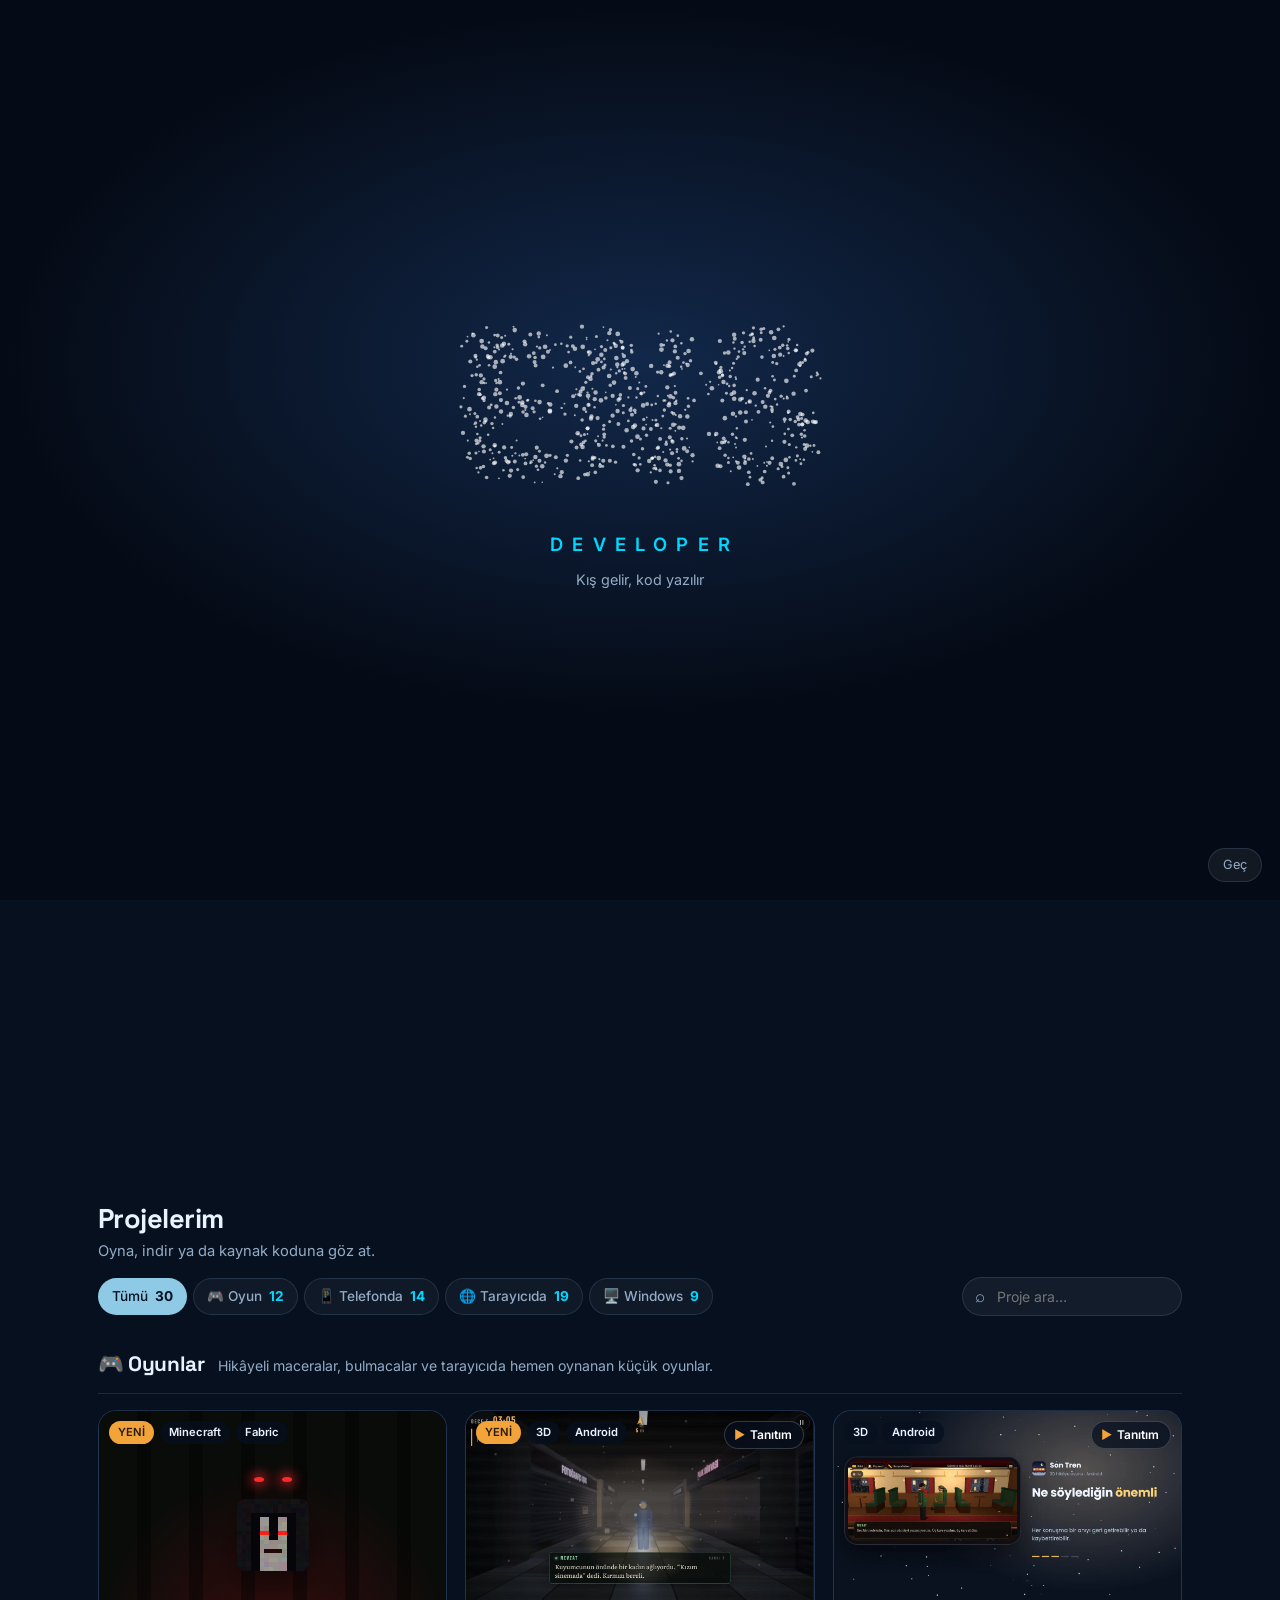
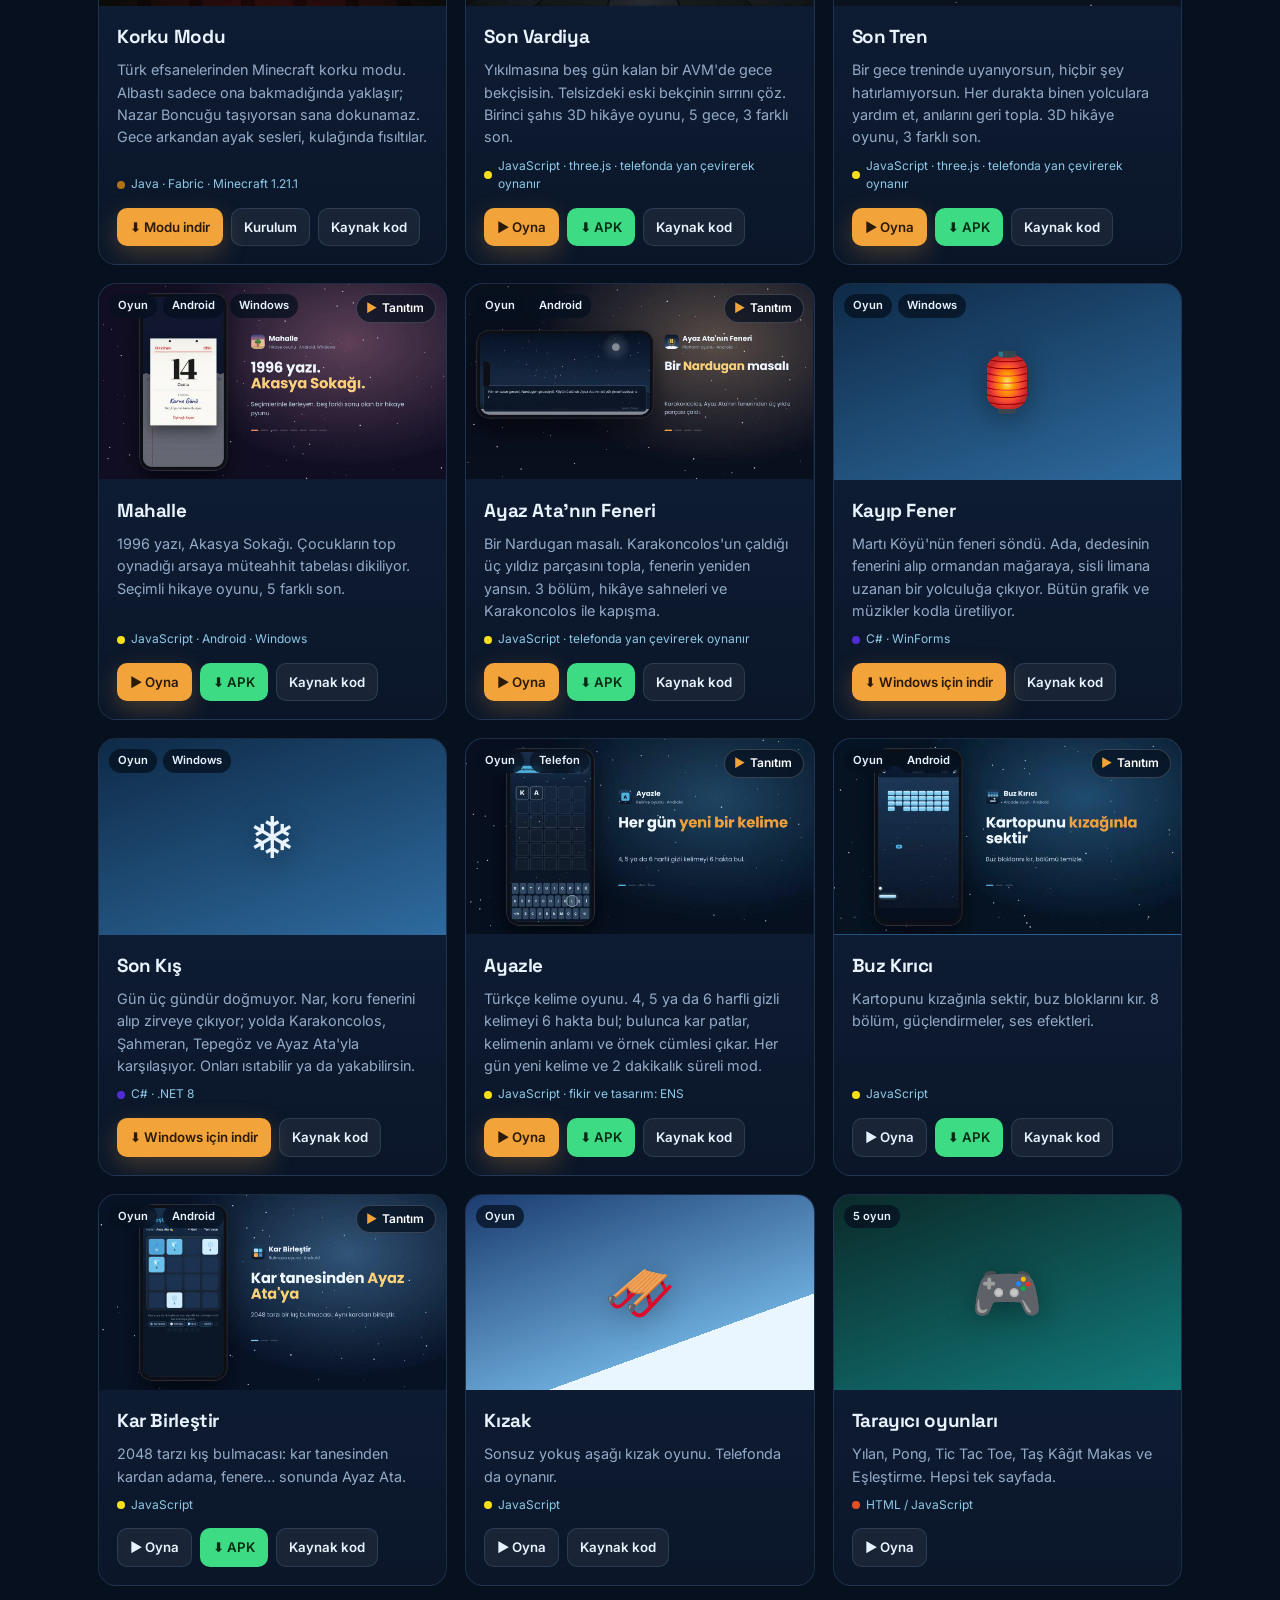
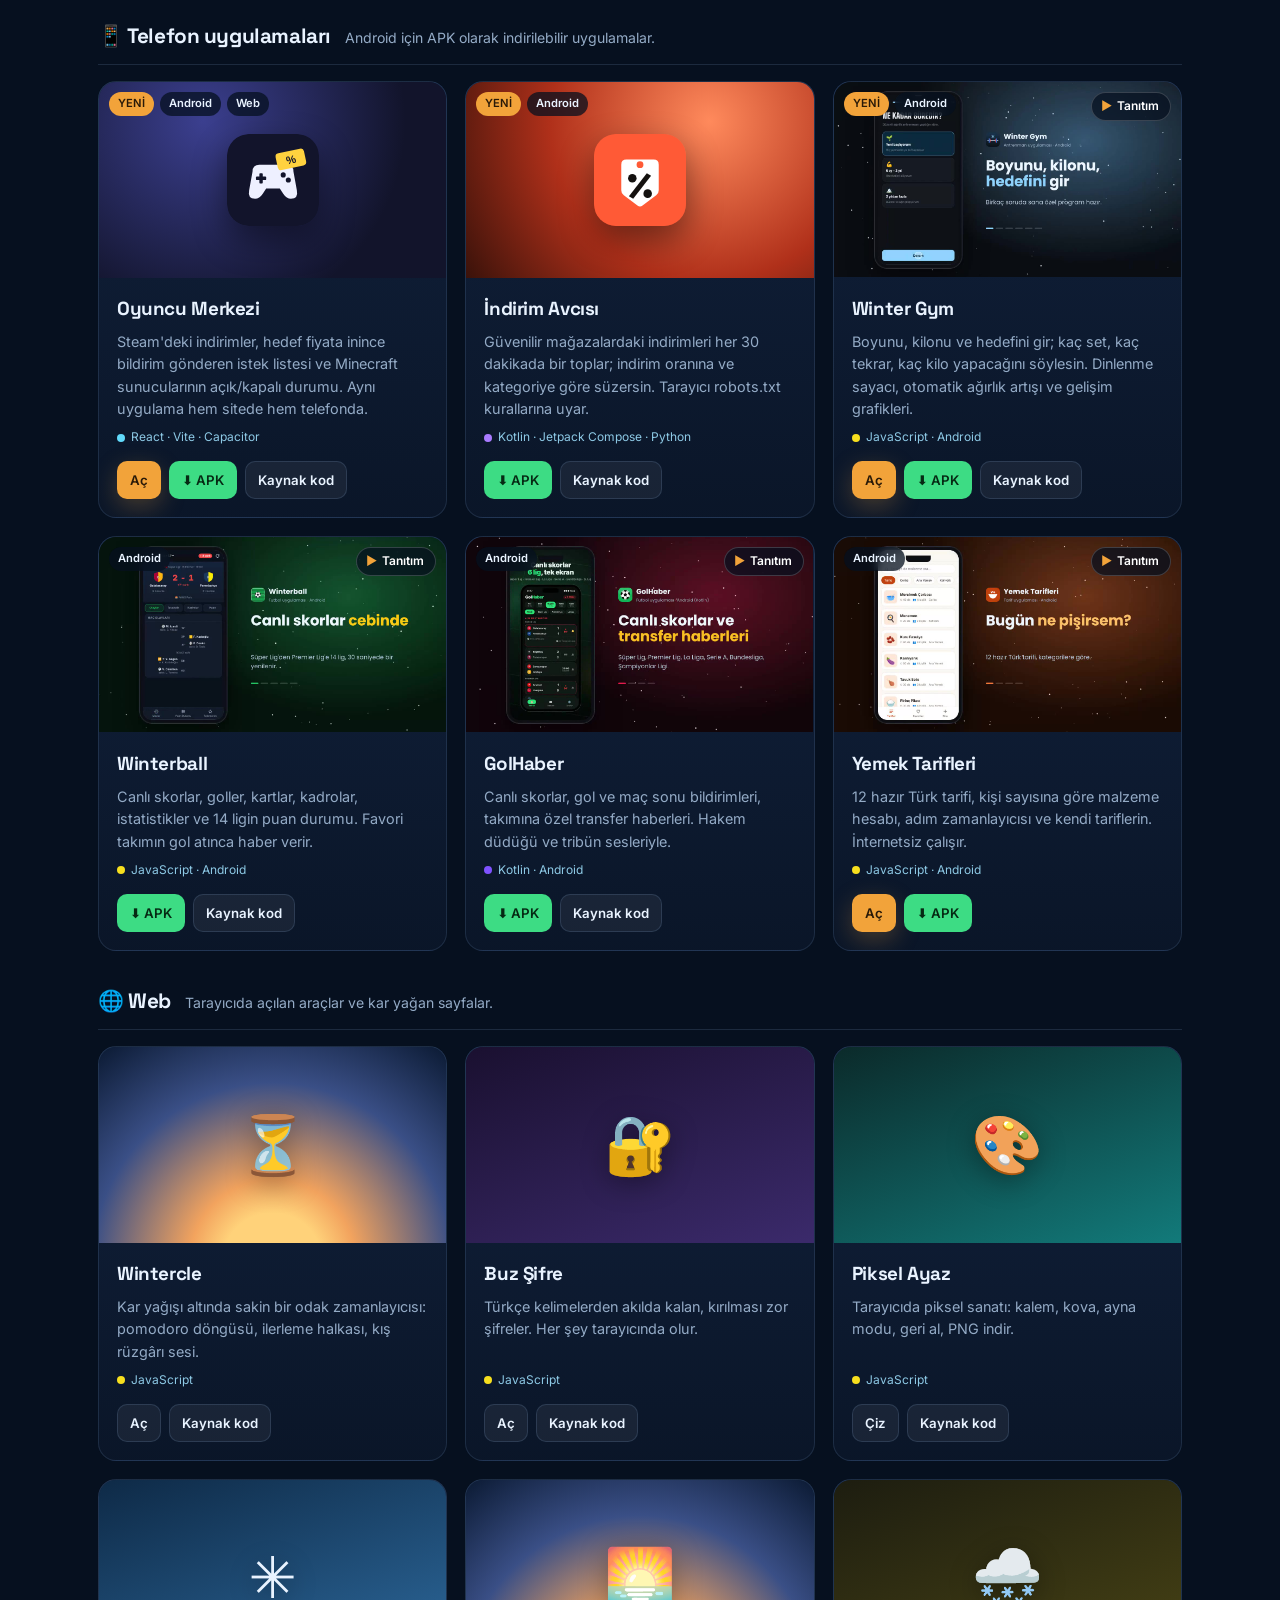
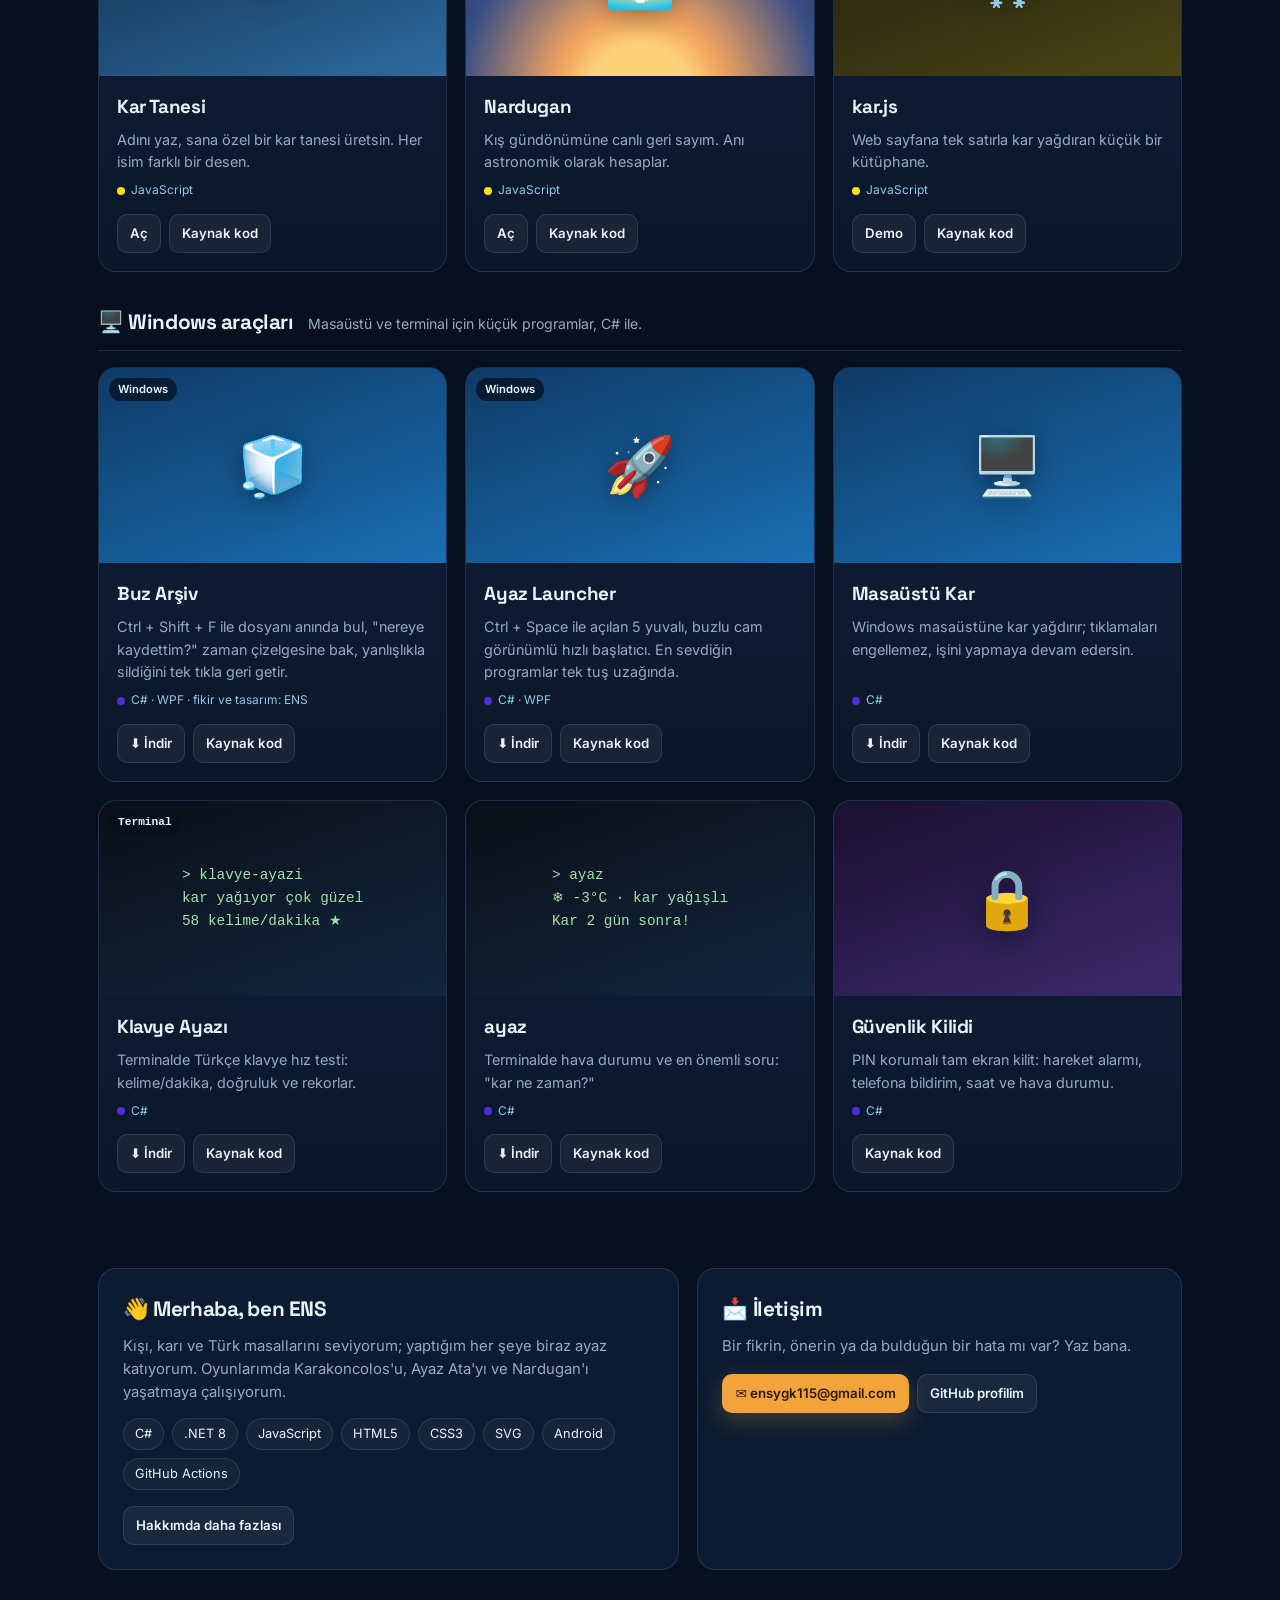
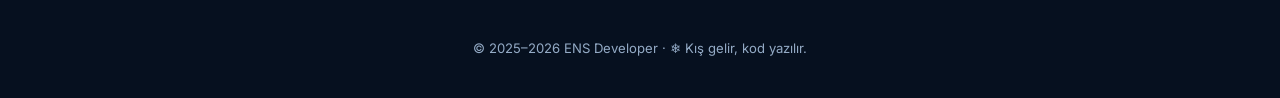
==== commit ae6daed1: "Revert "Siteyi baştan yaz: yeni tasarım"" ====
--- a/index.html
+++ b/index.html
@@ -2,454 +2,1093 @@
 <html lang="tr">
 <head>
   <meta charset="UTF-8">
-  <meta name="viewport" content="width=device-width, initial-scale=1">
-  <title>ENS Developer · Oyunlar ve uygulamalar</title>
-  <meta name="description" content="ENS Developer: kışı seven bir geliştiricinin oyunları, telefon uygulamaları, Minecraft modu, Windows araçları ve kar yağan web sayfaları.">
-  <meta name="theme-color" content="#eef3f9">
-  <meta property="og:title" content="ENS Developer">
-  <meta property="og:description" content="Türk masallarından, kıştan ve Nardugan'dan ilham alan oyunlar ve uygulamalar.">
-  <meta property="og:image" content="ayaz-feneri/kapak.png">
+  <meta name="viewport" content="width=device-width, initial-scale=1.0">
+  <title>ENS Developer · Projeler</title>
+  <meta name="theme-color" content="#06101f">
+  <meta name="description" content="ENS Developer: kışı seven bir geliştiricinin oyunları, telefon uygulamaları, Windows araçları ve kar yağan web sayfaları.">
   <link rel="icon" href="ayaz-feneri/icons/icon-192.png">
   <link rel="preconnect" href="https://fonts.googleapis.com">
   <link rel="preconnect" href="https://fonts.gstatic.com" crossorigin>
-  <link href="https://fonts.googleapis.com/css2?family=Bricolage+Grotesque:opsz,wght@12..96,500;12..96,700;12..96,800&family=Onest:wght@400;500;600&display=swap" rel="stylesheet">
-  <link rel="stylesheet" href="ortak.css">
+  <link href="https://fonts.googleapis.com/css2?family=Inter:wght@400;500;600;700&family=Space+Grotesk:wght@500;600;700&display=swap" rel="stylesheet">
   <style>
-    /* ---------- Giriş ---------- */
-    .giris { padding: 56px 0 0; }
-    .giris-yazi { max-width: 760px; }
-    .giris h1 { font-size: clamp(2.6rem, 8.2vw, 5.6rem); font-weight: 800; letter-spacing: -.045em; line-height: .98; }
-    .giris .on-soz { margin-top: 22px; font-size: clamp(1.05rem, 2vw, 1.2rem); color: var(--soluk); max-width: 600px; }
-    .giris .dugmeler { display: flex; flex-wrap: wrap; gap: 10px; margin-top: 28px; }
-    .sayilar { display: flex; flex-wrap: wrap; gap: 6px 22px; margin-top: 26px; color: var(--soluk); font-size: .95rem; }
-    .sayilar b { color: var(--metin); font-family: var(--yazi-baslik); font-size: 1.15rem; }
-
-    /* Nardugan manzarası: güneşin yüksekliği gündönümüne kalan güne göre */
-    .manzara { position: relative; margin: 44px 0 0; border-radius: 28px; overflow: hidden; aspect-ratio: 1200 / 440; min-height: 280px; background: #1a2557; box-shadow: var(--golge); }
-    .manzara svg { position: absolute; inset: 0; width: 100%; height: 100%; }
-    .manzara .gunes { transition: transform 2.4s cubic-bezier(.2, .7, .1, 1); }
-    .manzara-yazi { position: absolute; left: clamp(18px, 4vw, 40px); top: clamp(18px, 3.4vw, 36px); right: 18px; color: #fff; text-shadow: 0 2px 18px rgba(10, 16, 40, .55); }
-    .manzara-yazi .gun { font-family: var(--yazi-baslik); font-weight: 800; font-size: clamp(3rem, 9vw, 6.4rem); line-height: .9; letter-spacing: -.05em; }
-    .manzara-yazi p { font-size: clamp(.95rem, 1.8vw, 1.1rem); max-width: 440px; margin-top: 8px; color: rgba(255, 255, 255, .92); }
-    .manzara-yazi small { display: block; margin-top: 4px; color: rgba(255, 255, 255, .75); font-size: .85rem; }
-
-    /* ---------- Bölüm başlıkları ---------- */
-    .bolum { padding-top: 80px; scroll-margin-top: 72px; }
-    .bolum-ust { display: flex; flex-wrap: wrap; align-items: baseline; gap: 6px 16px; margin-bottom: 22px; }
-    .bolum-ust h2 { font-size: clamp(1.8rem, 4vw, 2.6rem); font-weight: 800; letter-spacing: -.035em; }
-    .bolum-ust p { color: var(--soluk); }
-
-    /* ---------- Yeni çıkan ---------- */
-    .vitrin { display: grid; grid-template-columns: 1.45fr 1fr; background: var(--yuzey); border: 1px solid var(--cizgi); border-radius: 28px; overflow: hidden; box-shadow: var(--golge); }
-    .vitrin-medya { position: relative; min-height: 320px; background: #05070c; }
-    .vitrin-medya video { position: absolute; inset: 0; width: 100%; height: 100%; object-fit: cover; }
-    .vitrin-yazi { padding: clamp(22px, 3.4vw, 38px); display: flex; flex-direction: column; gap: 14px; justify-content: center; }
-    .vitrin-yazi h3 { font-size: clamp(1.9rem, 3.6vw, 2.6rem); font-weight: 800; letter-spacing: -.035em; }
-    .vitrin-yazi p { color: var(--soluk); }
-    .ozellikler { display: flex; flex-wrap: wrap; gap: 6px; padding: 0; margin: 0; list-style: none; }
-    .ozellikler li { font-size: .82rem; padding: 4px 10px; border-radius: 99px; background: var(--yuzey-2); }
-    .yeni-isaret { display: inline-block; background: var(--fener); color: var(--fener-metin); font-weight: 600; font-size: .78rem; padding: 3px 10px; border-radius: 99px; align-self: flex-start; }
-
-    /* ---------- Bu hafta ---------- */
-    .bu-hafta { display: grid; grid-template-columns: repeat(3, 1fr); gap: 12px; margin-top: 14px; }
-    .bu-hafta a { display: flex; gap: 14px; align-items: center; padding: 14px; border-radius: 18px; text-decoration: none; color: var(--metin); background: var(--yuzey); border: 1px solid var(--cizgi); }
-    .bu-hafta a:hover { border-color: var(--soluk); }
-    .bu-hafta img { width: 52px; height: 52px; border-radius: 14px; flex: none; }
-    .bu-hafta img.piksel { image-rendering: pixelated; background: #0d0f0c; padding: 5px; }
-    .bu-hafta b { display: block; font-family: var(--yazi-baslik); font-size: 1.05rem; }
-    .bu-hafta small { display: block; color: var(--soluk); font-size: .85rem; line-height: 1.4; }
-
-    /* ---------- Süzgeç ---------- */
-    .suzgec { position: sticky; top: 64px; z-index: 10; display: flex; flex-wrap: wrap; gap: 10px; align-items: center; padding: 12px 0; margin-bottom: 8px; background: color-mix(in srgb, var(--zemin) 92%, transparent); backdrop-filter: blur(8px); -webkit-backdrop-filter: blur(8px); }
+    :root {
+      --bg: #06101f;
+      --bg2: #0b1a33;
+      --card: rgba(16, 32, 58, .72);
+      --card-solid: #10203a;
+      --line: rgba(160, 205, 255, .14);
+      --text: #e9f3ff;
+      --muted: #94abc6;
+      --ice: #8ecae6;
+      --ice-strong: #00d9ff;
+      --warm: #f2a33a;
+      --android: #3ddc84;
+      --radius: 18px;
+    }
+    * { box-sizing: border-box; margin: 0; padding: 0; }
+    html { background: #06101f; }
+    html { scroll-behavior: smooth; }
+    body {
+      font-family: "Inter", system-ui, -apple-system, "Segoe UI", sans-serif;
+      background-color: var(--bg);
+      background-image: radial-gradient(1200px 600px at 70% -10%, #1d3a63 0%, transparent 60%), linear-gradient(180deg, var(--bg2) 0, var(--bg) 900px);
+      background-repeat: no-repeat;
+      color: var(--text);
+      min-height: 100vh;
+      line-height: 1.55;
+      overflow-x: hidden;
+    }
+    a { color: inherit; }
+    #kar { position: fixed; inset: 0; pointer-events: none; z-index: 0; }
+    .wrap { position: relative; z-index: 1; max-width: 1120px; margin: 0 auto; padding: 0 18px; }
+
+    /* Üst menü */
+    .top { display: flex; align-items: center; justify-content: space-between; gap: 12px; padding: 18px 0; }
+    .logo { display: flex; align-items: center; gap: 10px; text-decoration: none; font-weight: 800; letter-spacing: .5px; font-size: 1.05rem; }
+    .logo span { color: var(--ice-strong); }
+    .logo .flake { font-size: 1.4rem; display: inline-block; animation: don 12s linear infinite; }
+    @keyframes don { to { transform: rotate(360deg); } }
+    .top nav { display: flex; gap: 6px; flex-wrap: wrap; justify-content: flex-end; }
+    .top nav a { text-decoration: none; font-size: .9rem; padding: 7px 12px; border-radius: 999px; color: var(--muted); transition: .2s; }
+    .top nav a:hover { color: var(--text); background: rgba(255,255,255,.07); }
+
+    /* Giriş */
+    .hero { padding: 56px 0 40px; display: grid; grid-template-columns: 1.3fr .9fr; gap: 40px; align-items: center; }
+    .eyebrow { display: inline-flex; align-items: center; gap: 8px; font-size: .82rem; color: var(--ice); background: rgba(142,202,230,.1); border: 1px solid var(--line); padding: 6px 12px; border-radius: 999px; }
+    .hero h1 { font-size: clamp(2.2rem, 6vw, 3.6rem); line-height: 1.1; margin: 16px 0 14px; font-weight: 800; }
+    .hero h1 em { font-style: normal; background: linear-gradient(90deg, #bfe6ff, var(--ice-strong)); -webkit-background-clip: text; background-clip: text; color: transparent; }
+    .hero p.lead { color: var(--muted); font-size: 1.05rem; max-width: 540px; }
+    .cta { display: flex; gap: 10px; flex-wrap: wrap; margin-top: 26px; }
+    .btn { display: inline-flex; align-items: center; gap: 8px; text-decoration: none; font-weight: 600; font-size: .92rem; padding: 11px 18px; border-radius: 12px; border: 1px solid var(--line); background: rgba(255,255,255,.06); transition: transform .15s, background .2s, box-shadow .2s; white-space: nowrap; }
+    .btn:hover { transform: translateY(-2px); background: rgba(255,255,255,.11); }
+    .btn.warm { background: var(--warm); color: #2a1a08; border-color: transparent; box-shadow: 0 8px 24px rgba(242,163,58,.25); }
+    .btn.warm:hover { background: #ffb44f; }
+    .btn.android { background: var(--android); color: #062a14; border-color: transparent; }
+    .btn.small { padding: 8px 12px; font-size: .83rem; border-radius: 10px; }
+
+    /* Nardugan sayacı */
+    .sayac { background: var(--card); border: 1px solid var(--line); border-radius: 24px; padding: 26px; text-align: center; backdrop-filter: blur(8px); -webkit-backdrop-filter: blur(8px); position: relative; overflow: hidden; }
+    .sayac::before { content: ""; position: absolute; inset: -40% -20% auto auto; width: 220px; height: 220px; background: radial-gradient(circle, rgba(255,215,120,.35), transparent 65%); }
+    .sayac .gun { font-size: 4.2rem; font-weight: 800; line-height: 1; margin: 10px 0 4px; position: relative; }
+    .sayac .etiket { color: var(--muted); font-size: .9rem; position: relative; }
+    .sayac .bar { height: 8px; background: rgba(255,255,255,.08); border-radius: 99px; margin: 18px 0 8px; overflow: hidden; position: relative; }
+    .sayac .bar i { display: block; height: 100%; width: 0; background: linear-gradient(90deg, var(--ice), #fff3c4); border-radius: 99px; transition: width 1.2s ease; }
+    .sayac small { color: var(--muted); font-size: .78rem; position: relative; }
+    .stats { display: flex; justify-content: center; gap: 22px; margin-top: 18px; position: relative; }
+    .stats b { display: block; font-size: 1.4rem; }
+    .stats span { font-size: .75rem; color: var(--muted); }
+
+    /* Projeler */
+    section { padding: 34px 0; }
+    .baslik { display: flex; align-items: end; justify-content: space-between; gap: 16px; flex-wrap: wrap; margin-bottom: 20px; }
+    .baslik h2 { font-size: 1.7rem; font-weight: 700; }
+    .baslik p { color: var(--muted); font-size: .92rem; }
+
+    .grid { display: grid; grid-template-columns: repeat(3, 1fr); gap: 18px; }
+    .kart { background: var(--card); border: 1px solid var(--line); border-radius: var(--radius); overflow: hidden; display: flex; flex-direction: column; transition: transform .25s, border-color .25s, box-shadow .25s; backdrop-filter: blur(6px); -webkit-backdrop-filter: blur(6px); }
+    .kart:hover { transform: translateY(-4px); border-color: rgba(142,202,230,.35); box-shadow: 0 18px 40px rgba(0,0,0,.35); }
+    .kapak { text-decoration: none; position: relative; aspect-ratio: 16 / 9; display: grid; place-items: center; overflow: hidden; }
+    .kapak img { position: absolute; inset: 0; width: 100%; height: 100%; object-fit: cover; display: block; z-index: 1; }
+    .kapak .rozet { z-index: 2; }
+    .kapak .emoji { font-size: 3.6rem; filter: drop-shadow(0 6px 14px rgba(0,0,0,.35)); transition: transform .3s; }
+    .kart:hover .kapak .emoji { transform: scale(1.12) rotate(-4deg); }
+    .kapak .rozet { position: absolute; top: 10px; left: 10px; display: flex; gap: 6px; }
+    .kapak .rozet span { font-size: .7rem; font-weight: 600; padding: 3px 9px; border-radius: 99px; background: rgba(6,16,31,.75); color: var(--text); backdrop-filter: blur(4px); }
+    .kapak .rozet span.yeni { background: var(--warm); color: #2a1a08; }
+    .icerik { padding: 16px 18px 18px; display: flex; flex-direction: column; gap: 8px; flex: 1; }
+    .icerik h3 { font-size: 1.12rem; font-weight: 700; }
+    .icerik p { color: var(--muted); font-size: .9rem; flex: 1; }
+    .dil { font-size: .75rem; color: var(--ice); display: flex; align-items: center; gap: 6px; }
+    .dil::before { content: ""; width: 8px; height: 8px; border-radius: 50%; background: var(--c, var(--ice)); }
+    .butonlar { display: flex; gap: 8px; flex-wrap: wrap; margin-top: 6px; }
+
+    /* Kapak çizimleri (görseli olmayan projeler için) */
+    .k-kizak { background: linear-gradient(160deg, #1b3b6f, #6aa9d8 70%, #eaf6ff 70%); }
+    .k-nardugan { background: radial-gradient(circle at 50% 110%, #ffd27a 0 18%, #f2a35e 30%, #3a4f86 65%, #0b1a33); }
+    .k-kar { background: linear-gradient(160deg, #0e2a47, #2e6b9f); }
+    .k-js { background: linear-gradient(160deg, #1d1d10, #4a4515); }
+    .k-ayaz { background: linear-gradient(160deg, #0a0f18, #13263d); font-family: ui-monospace, Menlo, Consolas, monospace; }
+    .k-ayaz code { color: #9fe3a8; font-size: .9rem; text-align: left; line-height: 1.6; }
+    .k-masa { background: linear-gradient(160deg, #0f3a66, #1a6fb3); }
+    .k-kilit { background: linear-gradient(160deg, #1a1030, #3b2a6b); }
+    .k-oyun { background: linear-gradient(160deg, #0b2a2a, #127a7a); }
+        .k-tarif { background: linear-gradient(160deg, #3d1a0b, #c2410c); }
+
+    /* Hakkımda / iletişim */
+    .alt { display: grid; grid-template-columns: 1.2fr 1fr; gap: 18px; }
+    .kutu { background: var(--card); border: 1px solid var(--line); border-radius: var(--radius); padding: 24px; }
+    .kutu h2 { font-size: 1.3rem; margin-bottom: 10px; }
+    .kutu p { color: var(--muted); font-size: .93rem; }
+    .araclar { display: flex; flex-wrap: wrap; gap: 8px; margin-top: 14px; }
+    .araclar span { font-size: .8rem; padding: 5px 11px; border-radius: 99px; border: 1px solid var(--line); background: rgba(255,255,255,.04); }
+    footer { text-align: center; color: var(--muted); font-size: .82rem; padding: 34px 0 40px; }
+
+    @media (max-width: 900px) {
+      .hero { grid-template-columns: 1fr; padding-top: 28px; gap: 26px; }
+      .grid { grid-template-columns: repeat(2, 1fr); }
+      .alt { grid-template-columns: 1fr; }
+    }
+    @media (max-width: 620px) {
+      .top { flex-direction: column; align-items: flex-start; }
+      .top nav { justify-content: flex-start; margin-left: -10px; }
+        .sayac .gun { font-size: 3.4rem; }
+    }
+    @media (prefers-reduced-motion: reduce) {
+      .logo .flake { animation: none; }
+      #kar { display: none; }
+      * { transition: none !important; }
+    }
+  
+    /* ---------- Düzen ---------- */
+    .top { position: sticky; top: 0; z-index: 20; margin: 0 -18px; padding: 14px 18px; transition: background .3s, box-shadow .3s; }
+    .top.dolu { background: rgba(6,16,31,.82); backdrop-filter: blur(12px); -webkit-backdrop-filter: blur(12px); box-shadow: 0 1px 0 var(--line); }
+    .hero { padding: 48px 0 30px; }
+    .hero h1 { font-size: clamp(2.3rem, 6vw, 3.8rem); }
+
+    /* Yeni çıkan: büyük vitrin */
+    .vitrin { display: grid; grid-template-columns: 1.35fr 1fr; background: var(--card); border: 1px solid var(--line); border-radius: 24px; overflow: hidden; backdrop-filter: blur(8px); -webkit-backdrop-filter: blur(8px); }
+    .vitrin-gorsel { position: relative; min-height: 300px; display: block; overflow: hidden; }
+    .vitrin-gorsel img { position: absolute; inset: 0; width: 100%; height: 100%; object-fit: cover; object-position: 0% 50%; transition: transform .8s ease; }
+    .vitrin:hover .vitrin-gorsel img { transform: scale(1.03); }
+    .vitrin-yazi { padding: 30px 30px 28px; display: flex; flex-direction: column; gap: 12px; justify-content: center; }
+    .vitrin-etiket { align-self: flex-start; font-size: .75rem; font-weight: 700; padding: 4px 11px; border-radius: 99px; background: var(--warm); color: #2a1a08; }
+    .vitrin h2 { font-size: 2rem; line-height: 1.1; }
+    .vitrin p { color: var(--muted); font-size: .96rem; }
+    .vitrin ul { list-style: none; display: flex; flex-wrap: wrap; gap: 6px; }
+    .vitrin li { font-size: .78rem; padding: 4px 10px; border-radius: 99px; border: 1px solid var(--line); color: var(--ice); }
+
+    /* Kategoriler */
+    .kisayol { display: flex; gap: 8px; flex-wrap: wrap; }
+    .kisayol a { text-decoration: none; font-size: .86rem; font-weight: 500; color: var(--muted); background: rgba(255,255,255,.05); border: 1px solid var(--line); padding: 7px 14px; border-radius: 999px; transition: .2s; }
+    .kisayol a:hover { color: var(--text); background: rgba(255,255,255,.1); }
+    .kisayol b { color: var(--ice-strong); font-weight: 700; margin-left: 2px; }
+    .grup { padding: 26px 0 8px; scroll-margin-top: 80px; }
+    .grup-ust { display: flex; align-items: baseline; gap: 14px; flex-wrap: wrap; margin-bottom: 16px; padding-bottom: 12px; border-bottom: 1px solid var(--line); }
+    .grup-ust h3 { font-size: 1.3rem; font-weight: 700; }
+    .grup-ust p { color: var(--muted); font-size: .88rem; }
+    #projeler > .baslik { margin-bottom: 4px; }
+
+    /* Kaydırınca beliren kartlar */
+    .js .grid .kart { opacity: 0; transform: translateY(18px); }
+    .js .grid .kart.gorundu { opacity: 1; transform: none; transition: opacity .55s ease, transform .55s ease, border-color .25s, box-shadow .25s; transition-delay: calc(var(--i, 0) * 70ms); }
+    .js .grid .kart.gorundu:hover { transform: translateY(-4px); transition-delay: 0s; }
+
+    /* Giriş sırası */
+    .js .gir { opacity: 0; transform: translateY(14px); }
+    .acildi .gir { opacity: 1; transform: none; transition: opacity .7s ease, transform .7s ease; transition-delay: calc(var(--s, 0) * 110ms); }
+
+
+    /* Tanıtım videoları */
+    .kapak video.onizleme, .vitrin-gorsel video { position: absolute; inset: 0; width: 100%; height: 100%; object-fit: cover; display: block; z-index: 1; background: #06101f; }
+    .vitrin-gorsel video { object-fit: cover; }
+    .kart { position: relative; }
+    .oynat { position: absolute; top: 10px; right: 10px; z-index: 3; font: inherit; font-size: .75rem; font-weight: 600; color: #fff; background: rgba(6,16,31,.72); border: 1px solid rgba(255,255,255,.18); border-radius: 99px; padding: 4px 11px 4px 9px; cursor: pointer; backdrop-filter: blur(4px); transition: background .2s, transform .2s; }
+    .oynat span { color: var(--warm); margin-right: 2px; }
+    .oynat:hover { background: rgba(6,16,31,.92); transform: scale(1.05); }
+    button.btn { font: inherit; font-weight: 600; font-size: .83rem; color: var(--text); cursor: pointer; }
+    #izle { border: 0; padding: 0; background: transparent; width: min(1100px, 94vw); max-width: none; margin: auto; }
+    #izle::backdrop { background: rgba(3,8,18,.86); backdrop-filter: blur(4px); }
+    #izle video { width: 100%; display: block; border-radius: 14px; box-shadow: 0 30px 80px rgba(0,0,0,.6); background: #000; }
+    #izle .izle-ust { display: flex; justify-content: space-between; align-items: center; color: var(--text); margin-bottom: 10px; font-weight: 700; }
+    #izle .izle-ust button { font: inherit; color: var(--muted); background: rgba(255,255,255,.08); border: 1px solid var(--line); border-radius: 99px; padding: 6px 14px; cursor: pointer; }
+
+    /* ---------- Giriş animasyonu ---------- */
+    #giris { position: fixed; inset: 0; z-index: 100; background: radial-gradient(900px 500px at 50% 40%, #12284a, #050b16 70%); display: grid; place-items: center; transition: opacity .9s ease, visibility .9s; cursor: pointer; }
+    #giris.bitti { opacity: 0; visibility: hidden; }
+    #giris canvas { position: absolute; inset: 0; width: 100%; height: 100%; }
+    .giris-alt { position: absolute; left: 0; right: 0; top: calc(50% + 80px); text-align: center; opacity: 0; transform: translateY(8px); transition: opacity .8s ease, transform .8s ease; pointer-events: none; }
+    .giris-alt.gorun { opacity: 1; transform: none; }
+    .giris-alt b { display: block; font-size: clamp(.9rem, 2.6vw, 1.15rem); letter-spacing: .5em; font-weight: 600; color: var(--ice-strong); padding-left: .5em; }
+    .giris-alt span { display: block; margin-top: 10px; color: var(--muted); font-size: .9rem; }
+    .giris-gec { position: absolute; right: 18px; bottom: 18px; font: inherit; font-size: .8rem; color: var(--muted); background: rgba(255,255,255,.06); border: 1px solid var(--line); border-radius: 99px; padding: 6px 14px; cursor: pointer; }
+    .giris-gec:hover { color: var(--text); }
+
+    @media (max-width: 900px) { .vitrin { grid-template-columns: 1fr; } .vitrin-gorsel { min-height: 0; aspect-ratio: 2 / 1; } }
+    @media (max-width: 620px) {
+      .top { position: static; }
+      .grid { grid-template-columns: 1fr; }
+      .top nav { flex-wrap: nowrap; overflow-x: auto; max-width: 100%; scrollbar-width: none; }
+      .top nav::-webkit-scrollbar { display: none; }
+      .top nav a { flex: none; }
+      .vitrin-yazi { padding: 22px; } .vitrin h2 { font-size: 1.6rem; }
+      .giris-alt { top: calc(50% + 50px); }
+    }
+    @media (prefers-reduced-motion: reduce) {
+      #giris { display: none; }
+      .js .gir, .js .grid .kart { opacity: 1; transform: none; }
+    }
+
+    /* ---------- 2026 yenilemesi ---------- */
+    h1, h2, h3, .logo, .vitrin h2, .sayac .gun, .stats b { font-family: "Space Grotesk", "Inter", system-ui, sans-serif; letter-spacing: -.02em; }
+    .hero h1 { font-weight: 700; letter-spacing: -.035em; }
+    .eyebrow::before { content: ""; width: 7px; height: 7px; border-radius: 50%; background: var(--android); box-shadow: 0 0 0 0 rgba(61,220,132,.6); animation: nabiz 2.2s infinite; }
+    @keyframes nabiz { 70% { box-shadow: 0 0 0 8px rgba(61,220,132,0); } 100% { box-shadow: 0 0 0 0 rgba(61,220,132,0); } }
+
+    /* Kartlar: imleci izleyen ışık ve ince parlak kenar */
+    .kart, .vitrin, .sayac, .kutu, .yeni-kart { --mx: 50%; --my: 0%; }
+    .kart::after, .yeni-kart::after { content: ""; position: absolute; inset: 0; border-radius: inherit; pointer-events: none; z-index: 4; opacity: 0; transition: opacity .3s;
+      background: radial-gradient(420px circle at var(--mx) var(--my), rgba(142,202,230,.13), transparent 45%); }
+    .kart:hover::after, .yeni-kart:hover::after { opacity: 1; }
+    .kart { border-color: rgba(160,205,255,.12); background: linear-gradient(180deg, rgba(20,38,68,.78), rgba(12,24,44,.78)); }
+    .icerik h3 { font-size: 1.18rem; }
+
+    /* Bu hafta eklenenler */
+    .yeniler { display: grid; grid-template-columns: repeat(3, 1fr); gap: 14px; }
+    .yeniler-ust { display: flex; align-items: center; gap: 10px; margin-bottom: 14px; }
+    .yeniler-ust h2 { font-size: 1.25rem; }
+    .yeniler-ust span { font-size: .72rem; font-weight: 700; padding: 3px 9px; border-radius: 99px; background: rgba(61,220,132,.14); color: var(--android); border: 1px solid rgba(61,220,132,.3); }
+    .yeni-kart { position: relative; display: flex; gap: 14px; align-items: center; padding: 14px; border-radius: 16px; text-decoration: none; background: var(--card); border: 1px solid var(--line); transition: transform .2s, border-color .2s; overflow: hidden; }
+    .yeni-kart:hover { transform: translateY(-3px); border-color: rgba(142,202,230,.35); }
+    .yeni-kart img { width: 52px; height: 52px; border-radius: 13px; flex: none; image-rendering: auto; }
+    .yeni-kart img.piksel { image-rendering: pixelated; background: #0d0f0c; padding: 4px; }
+    .yeni-kart b { display: block; font-family: "Space Grotesk", system-ui, sans-serif; font-size: 1.02rem; }
+    .yeni-kart small { display: block; color: var(--muted); font-size: .8rem; line-height: 1.4; margin-top: 2px; }
+    .yeni-kart em { font-style: normal; font-size: .7rem; color: var(--ice); }
+
+    /* Yeni projelerin kapakları */
+    .k-korku { background: radial-gradient(circle at 50% 120%, #3a0d0d, #0a0c0a 60%), #0a0c0a; }
+    .k-korku::before { content: ""; position: absolute; inset: 0; background: repeating-linear-gradient(90deg, transparent 0 38px, rgba(0,0,0,.55) 38px 52px); opacity: .7; }
+    .k-korku .gozler { position: absolute; top: 34%; left: 50%; transform: translateX(-50%); display: flex; gap: 18px; z-index: 1; animation: kirp 5s infinite; }
+    .k-korku .gozler i { width: 10px; height: 5px; border-radius: 50%; background: #ff2a2a; box-shadow: 0 0 12px 3px rgba(255,40,40,.7); }
+    @keyframes kirp { 0%, 46%, 50%, 100% { opacity: 1; } 48% { opacity: 0; } }
+    .kapak .ikon { position: relative; z-index: 1; width: 92px; height: 92px; border-radius: 22px; box-shadow: 0 14px 34px rgba(0,0,0,.45); transition: transform .3s; }
+    .kapak .ikon.piksel { image-rendering: pixelated; width: 72px; height: 72px; margin-top: 54px; border-radius: 8px; }
+    .kart:hover .kapak .ikon { transform: scale(1.08) rotate(-3deg); }
+    .k-oyuncu { background: radial-gradient(circle at 30% 20%, #3b3f8f, #12142b 70%); }
+    .k-indirim { background: radial-gradient(circle at 70% 20%, #ff8a5c, #b0301a 55%, #3a120a); }
+
+    /* Filtre çubuğu */
+    .filtre { display: flex; gap: 10px; flex-wrap: wrap; align-items: center; margin: 14px 0 6px; }
     .cipler { display: flex; gap: 6px; flex-wrap: wrap; }
-    .cip { font: inherit; font-size: .9rem; font-weight: 500; color: var(--soluk); background: var(--yuzey); border: 1px solid var(--cizgi); padding: 8px 14px; border-radius: 99px; cursor: pointer; }
-    .cip:hover { color: var(--metin); }
-    .cip span { margin-left: 4px; opacity: .7; font-variant-numeric: tabular-nums; }
-    .cip[aria-pressed="true"] { background: var(--metin); color: var(--zemin); border-color: var(--metin); }
-    .arama { margin-left: auto; position: relative; }
-    .arama svg { position: absolute; left: 12px; top: 50%; translate: 0 -50%; width: 16px; height: 16px; color: var(--soluk); pointer-events: none; }
-    .arama input { font: inherit; font-size: .92rem; color: var(--metin); background: var(--yuzey); border: 1px solid var(--cizgi); border-radius: 99px; padding: 8px 14px 8px 36px; width: 240px; }
-    .arama input:focus { outline: none; border-color: var(--ayaz); }
-    .bos { padding: 48px 0; text-align: center; color: var(--soluk); }
-    .bos button { margin-top: 12px; }
-
-    /* ---------- Proje grupları ---------- */
-    .grup { padding-top: 34px; scroll-margin-top: 140px; }
-    .grup-ust { display: flex; flex-wrap: wrap; align-items: baseline; gap: 4px 14px; margin-bottom: 16px; }
-    .grup-ust h3 { font-size: 1.45rem; font-weight: 700; }
-    .grup-ust p { color: var(--soluk); font-size: .95rem; }
-    .izgara { display: grid; grid-template-columns: repeat(3, 1fr); gap: 16px; }
-
-    .kart { display: flex; flex-direction: column; background: var(--yuzey); border: 1px solid var(--cizgi); border-radius: 20px; overflow: hidden; scroll-margin-top: 150px; }
-    .kart:target { outline: 3px solid var(--fener); outline-offset: 2px; }
-    .kapak { position: relative; aspect-ratio: 16 / 9; display: grid; place-items: center; overflow: hidden; color: #fff; text-decoration: none; background: #0f1b3a; }
-    .kapak > img, .kapak > video { position: absolute; inset: 0; width: 100%; height: 100%; object-fit: cover; }
-    .kapak > img.sigdir { object-fit: contain; padding: 14px; }
-    .kapak .emoji { font-size: 3.4rem; filter: drop-shadow(0 6px 14px rgba(0, 0, 0, .35)); }
-    .kapak .ikon { position: relative; width: 84px; height: 84px; border-radius: 22px; box-shadow: 0 14px 30px rgba(0, 0, 0, .4); }
-    .kapak .ikon.piksel { image-rendering: pixelated; width: 72px; height: 72px; border-radius: 8px; }
-    .kapak pre { margin: 0; font: 500 .85rem/1.6 ui-monospace, "Cascadia Code", Consolas, monospace; color: #a6efb4; white-space: pre; padding: 0 18px; }
-    .kapak .rozetler { position: absolute; left: 10px; top: 10px; display: flex; gap: 5px; flex-wrap: wrap; z-index: 2; }
-    .kapak .rozetler span { font-size: .72rem; font-weight: 600; padding: 3px 9px; border-radius: 99px; background: rgba(8, 12, 30, .72); color: #fff; }
-    .kapak .rozetler span.yeni { background: var(--fener); color: var(--fener-metin); }
-    .tanitim { position: absolute; right: 10px; bottom: 10px; z-index: 2; font: inherit; font-size: .8rem; font-weight: 600; color: #fff; background: rgba(8, 12, 30, .72); border: 1px solid rgba(255, 255, 255, .22); padding: 5px 12px 5px 10px; border-radius: 99px; cursor: pointer; }
-    .tanitim:hover { background: rgba(8, 12, 30, .92); }
-    .govde { padding: 16px 18px 18px; display: flex; flex-direction: column; gap: 8px; flex: 1; }
-    .govde h4 { margin: 0; font-family: var(--yazi-baslik); font-size: 1.25rem; font-weight: 700; letter-spacing: -.02em; }
-    .govde p { color: var(--soluk); font-size: .93rem; flex: 1; }
-    .govde .tekno { font-size: .82rem; color: var(--soluk); }
-    .govde .dugmeler { display: flex; flex-wrap: wrap; gap: 6px; margin-top: 6px; }
-
-    /* ---------- Merhaba / iletişim ---------- */
-    .merhaba { display: grid; grid-template-columns: 1.3fr 1fr; gap: 16px; }
-    .kutu { background: var(--yuzey); border: 1px solid var(--cizgi); border-radius: 24px; padding: clamp(22px, 3vw, 32px); }
-    .kutu h2 { font-size: 1.6rem; font-weight: 800; letter-spacing: -.03em; margin-bottom: 12px; }
-    .kutu p { color: var(--soluk); }
-    .kutu .dugmeler { display: flex; flex-wrap: wrap; gap: 8px; margin-top: 18px; }
-    .kutu.koyu { background: #16224d; border-color: #16224d; color: #eef2fb; }
-    .kutu.koyu p { color: #c4cde6; }
-    .kutu.koyu .dugme:not(.fener) { background: transparent; color: #eef2fb; border-color: rgba(255, 255, 255, .25); }
-
-    /* ---------- Video penceresi ---------- */
-    #izle { border: 0; padding: 0; background: transparent; width: min(1100px, 94vw); max-width: none; color: #fff; }
-    #izle::backdrop { background: rgba(5, 9, 24, .88); }
-    #izle .izle-ust { display: flex; justify-content: space-between; align-items: center; margin-bottom: 10px; font-family: var(--yazi-baslik); font-weight: 700; font-size: 1.15rem; }
-    #izle .izle-ust button { font: inherit; font-size: .9rem; color: #fff; background: rgba(255, 255, 255, .1); border: 1px solid rgba(255, 255, 255, .25); border-radius: 99px; padding: 6px 14px; cursor: pointer; }
-    #izle video { width: 100%; border-radius: 16px; background: #000; }
-
-    @media (max-width: 960px) {
-      .izgara { grid-template-columns: repeat(2, 1fr); }
-      .vitrin { grid-template-columns: 1fr; }
-      .vitrin-medya { min-height: 0; aspect-ratio: 16 / 9; }
-      .bu-hafta { grid-template-columns: 1fr; }
-      .merhaba { grid-template-columns: 1fr; }
-    }
-    @media (max-width: 720px) {
-      .giris { padding-top: 32px; }
-      .manzara { aspect-ratio: auto; height: 320px; border-radius: 22px; }
-      .suzgec { top: 0; position: static; }
-      .cipler { flex-wrap: nowrap; overflow-x: auto; scrollbar-width: none; width: calc(100% + var(--kenar) * 2); margin: 0 calc(var(--kenar) * -1); padding: 0 var(--kenar); }
+    .cip { font: inherit; font-size: .85rem; font-weight: 500; color: var(--muted); background: rgba(255,255,255,.04); border: 1px solid var(--line); padding: 7px 13px; border-radius: 999px; cursor: pointer; transition: .2s; }
+    .cip:hover { color: var(--text); background: rgba(255,255,255,.09); }
+    .cip b { color: var(--ice-strong); font-weight: 700; margin-left: 3px; }
+    .cip[aria-pressed="true"] { color: #04121f; background: var(--ice); border-color: transparent; }
+    .cip[aria-pressed="true"] b { color: #04121f; }
+    .ara { margin-left: auto; position: relative; }
+    .ara input { font: inherit; font-size: .88rem; color: var(--text); background: rgba(255,255,255,.05); border: 1px solid var(--line); border-radius: 999px; padding: 8px 14px 8px 34px; width: 220px; outline: none; transition: border-color .2s, width .3s; }
+    .ara input:focus { border-color: var(--ice); width: 260px; }
+    .ara::before { content: "⌕"; position: absolute; left: 13px; top: 50%; transform: translateY(-52%); color: var(--muted); font-size: 1.05rem; }
+    .sonuc-yok { display: none; text-align: center; color: var(--muted); padding: 40px 0; }
+    .grup[hidden], .kart[hidden] { display: none !important; }
+    .kart { scroll-margin-top: 90px; }
+
+    @media (max-width: 900px) { .yeniler { grid-template-columns: 1fr; } }
+    @media (max-width: 620px) {
+      .ara { margin-left: 0; width: 100%; }
+      .ara input, .ara input:focus { width: 100%; }
+      .cipler { flex-wrap: nowrap; overflow-x: auto; scrollbar-width: none; margin: 0 -18px; padding: 0 18px; }
       .cipler::-webkit-scrollbar { display: none; }
       .cip { flex: none; }
-      .arama { margin-left: 0; width: 100%; }
-      .arama input { width: 100%; }
-      .izgara { grid-template-columns: 1fr; }
-      .bolum { padding-top: 60px; }
     }
+    @media (prefers-reduced-motion: reduce) { .eyebrow::before, .k-korku .gozler { animation: none; } }
   </style>
+  <script>document.documentElement.classList.add("js");</script>
 </head>
 <body>
+  <div id="giris" aria-hidden="true">
+    <canvas id="girisKar"></canvas>
+    <div class="giris-alt" id="girisAlt"><b>DEVELOPER</b><span>Kış gelir, kod yazılır</span></div>
+    <button class="giris-gec" id="girisGec" type="button">Geç</button>
+  </div>
   <canvas id="kar" aria-hidden="true"></canvas>
-
-  <header class="ust">
-    <div class="sar">
-      <a class="logo" href="./" aria-label="ENS Developer ana sayfa">
-        <svg viewBox="0 0 24 24" fill="none" stroke="currentColor" stroke-width="2" stroke-linecap="round" aria-hidden="true"><path d="M12 2v20M3.3 7l17.4 10M3.3 17L20.7 7M9 4l3 2 3-2M9 20l3-2 3 2M4 10.5l2.7-.7-.9-2.6M20 13.5l-2.7.7.9 2.6M4 13.5l2.7.7-.9 2.6M20 10.5l-2.7-.7.9-2.6"/></svg>
-        ENS Developer
-      </a>
-      <nav class="menu" aria-label="Ana menü">
+  <dialog id="izle" aria-label="Tanıtım videosu">
+    <div class="izle-ust"><span id="izleAd"></span><button type="button" id="izleKapat">Kapat ✕</button></div>
+    <video id="izleVideo" controls playsinline></video>
+  </dialog>
+
+  <div class="wrap">
+    <header class="top" id="ust">
+      <a class="logo" href="#"><span class="flake">❄</span> ENS <span>DEVELOPER</span></a>
+      <nav aria-label="Ana menü">
         <a href="#projeler">Projeler</a>
         <a href="oyunlar.html">Oyunlar</a>
         <a href="hakkımda.html">Hakkımda</a>
         <a href="#iletisim">İletişim</a>
         <a href="https://github.com/Enskygr234">GitHub</a>
       </nav>
-      <button class="tema-dugme" type="button" aria-label="Temayı değiştir">☾</button>
+    </header>
+
+    <div class="hero">
+      <div>
+        <span class="eyebrow gir" style="--s:0">❄️ Kış gelir, kod yazılır</span>
+        <h1 class="gir" style="--s:1">Kışı seven bir <em>geliştirici</em></h1>
+        <p class="lead gir" style="--s:2">Oyunlar, telefon uygulamaları, bir Minecraft modu, küçük Windows araçları ve kar yağan web sayfaları yapıyorum. Hepsi Türk masallarından, kıştan ve Nardugan'dan ilham alıyor.</p>
+        <div class="cta gir" style="--s:3">
+          <a class="btn warm" href="#projeler">🎒 Projelere bak</a>
+          <a class="btn" href="https://github.com/Enskygr234">GitHub profilim</a>
+        </div>
+      </div>
+
+      <aside class="sayac gir" style="--s:2" aria-label="Nardugan geri sayımı">
+        <div class="etiket">🌅 Nardugan'a (kış gündönümü)</div>
+        <div class="gun" id="gun">–</div>
+        <div class="etiket" id="gunYazi">gün kaldı</div>
+        <div class="bar"><i id="bar"></i></div>
+        <small id="tarih"></small>
+        <div class="stats">
+          <div><b id="projeSay">–</b><span>proje</span></div>
+          <div><b id="apkSay">–</b><span>Android APK</span></div>
+          <div><b>∞</b><span>kar tanesi</span></div>
+        </div>
+      </aside>
     </div>
-  </header>
-
-  <main>
-    <section class="giris sar">
-      <div class="giris-yazi">
-        <h1>Kışı seven bir geliştirici.</h1>
-        <p class="on-soz">Oyunlar, telefon uygulamaları, bir Minecraft modu, küçük Windows araçları ve kar yağan web sayfaları yapıyorum. Hepsi Türk masallarından, kıştan ve Nardugan'dan ilham alıyor.</p>
-        <div class="dugmeler">
-          <a class="dugme fener" href="#projeler">Projelere bak</a>
-          <a class="dugme" href="https://github.com/Enskygr234">GitHub profilim</a>
-        </div>
-        <p class="sayilar"><span><b data-sayi="proje">–</b> proje</span><span><b data-sayi="apk">–</b> Android uygulaması</span><span><b data-sayi="tarayici">–</b> tanesi tarayıcıda açılıyor</span></p>
-      </div>
-
-      <figure class="manzara" aria-label="Nardugan geri sayımı">
-        <svg viewBox="0 0 1200 440" preserveAspectRatio="xMidYMid slice" aria-hidden="true">
-          <defs>
-            <linearGradient id="gok" x1="0" y1="0" x2="0" y2="1">
-              <stop offset="0" stop-color="#16204d"/>
-              <stop offset=".55" stop-color="#3b3f7a"/>
-              <stop offset=".82" stop-color="#c7708a"/>
-              <stop offset="1" stop-color="#f6b26b"/>
-            </linearGradient>
-            <radialGradient id="isik" cx=".5" cy=".5" r=".5">
-              <stop offset="0" stop-color="#ffe2a0" stop-opacity=".85"/>
-              <stop offset="1" stop-color="#ffb547" stop-opacity="0"/>
-            </radialGradient>
-            <radialGradient id="fenerIsik" cx=".5" cy=".5" r=".5">
-              <stop offset="0" stop-color="#ffcf6b" stop-opacity=".9"/>
-              <stop offset="1" stop-color="#ffb547" stop-opacity="0"/>
-            </radialGradient>
-          </defs>
-          <rect width="1200" height="440" fill="url(#gok)"/>
-          <g fill="#fff" opacity=".8">
-            <circle cx="90" cy="60" r="1.6"/><circle cx="220" cy="120" r="1.1"/><circle cx="340" cy="40" r="1.4"/><circle cx="470" cy="95" r="1"/>
-            <circle cx="610" cy="35" r="1.5"/><circle cx="760" cy="80" r="1.1"/><circle cx="880" cy="30" r="1.3"/><circle cx="1010" cy="110" r="1"/>
-            <circle cx="1120" cy="55" r="1.6"/><circle cx="160" cy="190" r=".9"/><circle cx="1060" cy="170" r=".9"/><circle cx="700" cy="150" r=".8"/>
-          </g>
-          <g class="gunes" id="gunes" style="transform: translateY(240px)">
-            <circle cx="700" cy="300" r="120" fill="url(#isik)"/>
-            <circle cx="700" cy="300" r="46" fill="#ffe8b3"/>
-          </g>
-          <path d="M0 310 C140 270 260 290 380 300 C520 312 600 262 760 270 C900 277 1010 300 1200 280 L1200 440 L0 440Z" fill="#8fa6d6"/>
-          <path d="M0 350 C180 318 300 336 470 330 C640 324 720 300 880 316 C1000 328 1100 316 1200 322 L1200 440 L0 440Z" fill="#c4d3ef"/>
-          <!-- köy -->
-          <g fill="#2a3466" transform="translate(230 -8)">
-            <path d="M250 336 l22 -18 22 18 v20 h-44z"/>
-            <path d="M300 340 l16 -13 16 13 v16 h-32z"/>
-            <path d="M206 342 l14 -11 14 11 v14 h-28z"/>
-            <rect x="262" y="342" width="8" height="8" fill="#ffcf6b"/>
-          </g>
-          <circle cx="496" cy="338" r="28" fill="url(#fenerIsik)"/>
-          <!-- çam ağaçları -->
-          <g fill="#25305f">
-            <path d="M960 352 l18 -52 18 52z"/><path d="M990 356 l14 -40 14 40z"/><path d="M1030 354 l20 -60 20 60z"/>
-            <path d="M120 360 l14 -42 14 42z"/><path d="M142 362 l11 -32 11 32z"/>
-          </g>
-          <path d="M0 388 C200 366 380 378 600 372 C820 366 980 384 1200 370 L1200 440 L0 440Z" fill="#eef3fb"/>
-        </svg>
-        <figcaption class="manzara-yazi">
-          <div class="gun" id="gun">–</div>
-          <p id="gunYazi">gün kaldı Nardugan'a. Güneş her gün biraz daha alçalıyor; kış gündönümünde yeniden doğacak.</p>
-          <small id="tarih"></small>
-        </figcaption>
-      </figure>
-    </section>
-
-    <section class="bolum sar" aria-labelledby="yeni-baslik">
-      <div class="bolum-ust">
-        <h2 id="yeni-baslik">Yeni çıktı</h2>
-      </div>
+
+    <section aria-labelledby="yeni-b" class="gir" style="--s:4">
       <article class="vitrin">
-        <a class="vitrin-medya" href="son-vardiya/" aria-label="Son Vardiya'yı tarayıcıda oyna">
-          <video class="onizleme" src="img/video/sonvardiya.mp4" poster="img/video/sonvardiya.jpg" muted loop playsinline preload="metadata"></video>
+        <a class="vitrin-gorsel" href="son-vardiya/">
+          <video class="onizleme" src="img/video/sonvardiya.mp4" poster="img/video/sonvardiya.jpg" muted loop playsinline preload="metadata" aria-label="Son Vardiya tanıtım videosu"></video>
         </a>
         <div class="vitrin-yazi">
-          <span class="yeni-isaret">Yeni</span>
-          <h3>Son Vardiya</h3>
+          <span class="vitrin-etiket">Yeni çıktı</span>
+          <h2 id="yeni-b">🔦 Son Vardiya</h2>
           <p>Yıldız Çarşısı yıkılmadan önceki son beş gece. Elinde bir fener, belinde bir telsiz. Telsizin öbür ucunda otuz yıldır bu çarşıyı bekleyen Nevzat Abi. Boş plakçıda dönen plak, kapıya dönen mankenler, 1996'dan beri kapalı sinemada çalışan projektör…</p>
-          <ul class="ozellikler"><li>Birinci şahıs 3D</li><li>5 gece</li><li>5 hatıra, 3 son</li><li>Telefon ve tarayıcı</li></ul>
-          <div class="dugmeler" style="display:flex;flex-wrap:wrap;gap:8px">
-            <a class="dugme fener" href="son-vardiya/">▶ Tarayıcıda oyna</a>
-            <a class="dugme apk" href="https://github.com/Enskygr234/Son-Vardiya/releases/download/son-surum/SonVardiya.apk">⬇ APK indir</a>
-            <button class="dugme" type="button" data-izle="sonvardiya" data-ad="Son Vardiya">Tanıtımı izle</button>
+          <ul><li>Birinci şahıs 3D</li><li>5 gece</li><li>5 hatıra, 3 son</li><li>Telefon ve tarayıcı</li></ul>
+          <div class="butonlar">
+            <a class="btn warm" href="son-vardiya/">▶ Tarayıcıda oyna</a>
+            <a class="btn android small" href="https://github.com/Enskygr234/Son-Vardiya/releases/download/son-surum/SonVardiya.apk">⬇ APK</a>
+            <button class="btn small izle" type="button" data-video="sonvardiya" data-ad="Son Vardiya">🎬 Tanıtımı izle</button>
           </div>
         </div>
       </article>
-
-      <div class="bu-hafta" aria-label="Bu hafta eklenenler">
-        <a href="#korku-modu">
+    </section>
+
+    <section aria-labelledby="yeniler-b" class="gir" style="--s:5">
+      <div class="yeniler-ust"><h2 id="yeniler-b">Bu hafta eklenenler</h2><span>3 YENİ</span></div>
+      <div class="yeniler">
+        <a class="yeni-kart" href="#korku-modu">
           <img class="piksel" src="img/korku-modu.png" alt="" width="52" height="52">
-          <span><b>Korku Modu</b><small>Albastı geceleri seni izliyor. Türk efsanelerinden Minecraft modu.</small></span>
+          <div><b>Korku Modu</b><small>Albastı geceleri seni izliyor. Türk efsanelerinden Minecraft modu.</small><em>Minecraft 1.21.1 · Fabric</em></div>
         </a>
-        <a href="#oyuncu-merkez">
+        <a class="yeni-kart" href="#oyuncu-merkez">
           <img src="img/oyuncu-merkez.svg" alt="" width="52" height="52">
-          <span><b>Oyuncu Merkezi</b><small>Steam indirimleri, ucuzlayınca haber veren istek listesi, Minecraft sunucuları.</small></span>
+          <div><b>Oyuncu Merkezi</b><small>Steam indirimleri, ucuzlayınca haber veren istek listesi, Minecraft sunucuları.</small><em>React · Android</em></div>
         </a>
-        <a href="#indirim-avcisi">
+        <a class="yeni-kart" href="#indirim-avcisi">
           <img src="img/indirim-avcisi.svg" alt="" width="52" height="52">
-          <span><b>İndirim Avcısı</b><small>Mağaza indirimlerini 30 dakikada bir toplayıp tek listede gösterir.</small></span>
+          <div><b>İndirim Avcısı</b><small>Mağaza indirimlerini 30 dakikada bir toplayıp tek listede gösterir.</small><em>Kotlin · Jetpack Compose</em></div>
         </a>
       </div>
     </section>
 
-    <section class="bolum sar" id="projeler" aria-labelledby="projeler-baslik">
-      <div class="bolum-ust">
-        <h2 id="projeler-baslik">Projelerim</h2>
-        <p>Oyna, indir ya da kaynak koduna göz at.</p>
+    <section id="projeler">
+      <div class="baslik">
+        <div>
+          <h2>Projelerim</h2>
+          <p>Oyna, indir ya da kaynak koduna göz at.</p>
+        </div>
       </div>
-
-      <div class="suzgec">
+      <div class="filtre">
         <div class="cipler" role="group" aria-label="Projeleri süz">
-          <button class="cip" type="button" data-tur="" aria-pressed="true">Tümü<span></span></button>
-          <button class="cip" type="button" data-tur="oyun" aria-pressed="false">Oyun<span></span></button>
-          <button class="cip" type="button" data-tur="telefon" aria-pressed="false">Telefonda<span></span></button>
-          <button class="cip" type="button" data-tur="web" aria-pressed="false">Tarayıcıda<span></span></button>
-          <button class="cip" type="button" data-tur="windows" aria-pressed="false">Windows<span></span></button>
-        </div>
-        <label class="arama">
-          <span class="gizli">Proje ara</span>
-          <svg viewBox="0 0 24 24" fill="none" stroke="currentColor" stroke-width="2.2" stroke-linecap="round" aria-hidden="true"><circle cx="11" cy="11" r="7"/><path d="M20 20l-3.5-3.5"/></svg>
-          <input type="search" id="ara" placeholder="Proje ara" autocomplete="off">
-        </label>
+          <button class="cip" type="button" data-f="" aria-pressed="true">Tümü <b></b></button>
+          <button class="cip" type="button" data-f="oyun" aria-pressed="false">🎮 Oyun <b></b></button>
+          <button class="cip" type="button" data-f="telefon" aria-pressed="false">📱 Telefonda <b></b></button>
+          <button class="cip" type="button" data-f="web" aria-pressed="false">🌐 Tarayıcıda <b></b></button>
+          <button class="cip" type="button" data-f="windows" aria-pressed="false">🖥️ Windows <b></b></button>
+        </div>
+        <label class="ara"><span class="sr" hidden>Proje ara</span><input type="search" id="ara" placeholder="Proje ara…" aria-label="Proje ara" autocomplete="off"></label>
       </div>
-
-      <div id="gruplar"></div>
-      <div class="bos" id="bos" hidden>
-        <p>Bu aramaya uyan proje yok.</p>
-        <button class="dugme kucuk" type="button" id="temizle">Süzgeci temizle</button>
+      <p class="sonuc-yok" id="sonucYok">Aradığın proje bulunamadı. ❄️</p>
+
+      <section class="grup" id="oyunlar" aria-labelledby="oyunlar-b">
+        <div class="grup-ust">
+          <h3 id="oyunlar-b"><span aria-hidden="true">🎮</span> Oyunlar</h3>
+          <p>Hikâyeli maceralar, bulmacalar ve tarayıcıda hemen oynanan küçük oyunlar.</p>
+        </div>
+        <div class="grid">
+        <article class="kart" id="korku-modu" data-t="oyun minecraft mod korku albastı">
+          <a class="kapak k-korku" href="https://github.com/Enskygr234/korku-modu">
+            <span class="gozler" aria-hidden="true"><i></i><i></i></span>
+            <img class="ikon piksel" src="img/korku-modu.png" alt="Korku Modu simgesi" width="72" height="72">
+            <div class="rozet"><span class="yeni">YENİ</span><span>Minecraft</span><span>Fabric</span></div>
+          </a>
+          <div class="icerik">
+            <h3>Korku Modu</h3>
+            <p>Türk efsanelerinden Minecraft korku modu. Albastı sadece ona bakmadığında yaklaşır; Nazar Boncuğu taşıyorsan sana dokunamaz. Gece arkandan ayak sesleri, kulağında fısıltılar.</p>
+            <div class="dil" style="--c:#b07219">Java · Fabric · Minecraft 1.21.1</div>
+            <div class="butonlar">
+              <a class="btn warm small" href="https://github.com/Enskygr234/korku-modu/releases/download/son-surum/korku-modu-1.21.1.jar">⬇ Modu indir</a>
+              <a class="btn small" href="https://github.com/Enskygr234/korku-modu#kurulum">Kurulum</a>
+              <a class="btn small" href="https://github.com/Enskygr234/korku-modu">Kaynak kod</a>
+            </div>
+          </div>
+        </article>
+        <article class="kart" data-t="oyun telefon web">
+          <a class="kapak" href="son-vardiya/">
+            <video class="onizleme" src="img/video/sonvardiya.mp4" poster="img/video/sonvardiya.jpg" muted loop playsinline preload="none" aria-label="Son Vardiya tanıtım videosu"></video>
+            <div class="rozet"><span class="yeni">YENİ</span><span>3D</span><span>Android</span></div>
+          </a>
+          <button class="oynat izle" type="button" data-video="sonvardiya" data-ad="Son Vardiya" aria-label="Son Vardiya tanıtımını izle"><span aria-hidden="true">▶</span> Tanıtım</button>
+          <div class="icerik">
+            <h3>Son Vardiya</h3>
+            <p>Yıkılmasına beş gün kalan bir AVM'de gece bekçisisin. Telsizdeki eski bekçinin sırrını çöz. Birinci şahıs 3D hikâye oyunu, 5 gece, 3 farklı son.</p>
+            <div class="dil" style="--c:#f7df1e">JavaScript · three.js · telefonda yan çevirerek oynanır</div>
+            <div class="butonlar">
+              <a class="btn warm small" href="son-vardiya/">▶ Oyna</a>
+              <a class="btn android small" href="https://github.com/Enskygr234/Son-Vardiya/releases/download/son-surum/SonVardiya.apk">⬇ APK</a>
+              <a class="btn small" href="https://github.com/Enskygr234/Son-Vardiya">Kaynak kod</a>
+            </div>
+          </div>
+        </article>
+        <article class="kart" data-t="oyun telefon web">
+          <a class="kapak" href="https://enskygr234.github.io/Son-Tren/">
+            <video class="onizleme" src="img/video/sontren.mp4" poster="img/video/sontren.jpg" muted loop playsinline preload="none" aria-label="Son Tren tanıtım videosu"></video>
+            <div class="rozet"><span>3D</span><span>Android</span></div>
+          </a>
+          <button class="oynat izle" type="button" data-video="sontren" data-ad="Son Tren" aria-label="Son Tren tanıtımını izle"><span aria-hidden="true">▶</span> Tanıtım</button>
+          <div class="icerik">
+            <h3>Son Tren</h3>
+            <p>Bir gece treninde uyanıyorsun, hiçbir şey hatırlamıyorsun. Her durakta binen yolculara yardım et, anılarını geri topla. 3D hikâye oyunu, 3 farklı son.</p>
+            <div class="dil" style="--c:#f7df1e">JavaScript · three.js · telefonda yan çevirerek oynanır</div>
+            <div class="butonlar">
+              <a class="btn warm small" href="https://enskygr234.github.io/Son-Tren/">▶ Oyna</a>
+              <a class="btn android small" href="https://github.com/Enskygr234/Son-Tren/releases/download/son-surum/SonTren.apk">⬇ APK</a>
+              <a class="btn small" href="https://github.com/Enskygr234/Son-Tren">Kaynak kod</a>
+            </div>
+          </div>
+        </article>
+        <article class="kart" data-t="oyun telefon web windows">
+          <a class="kapak" href="https://enskygr234.github.io/mahalle/">
+            <video class="onizleme" src="img/video/mahalle.mp4" poster="img/video/mahalle.jpg" muted loop playsinline preload="none" aria-label="Mahalle tanıtım videosu"></video>
+            <div class="rozet"><span>Oyun</span><span>Android</span><span>Windows</span></div>
+          </a>
+          <button class="oynat izle" type="button" data-video="mahalle" data-ad="Mahalle" aria-label="Mahalle tanıtımını izle"><span aria-hidden="true">▶</span> Tanıtım</button>
+          <div class="icerik">
+            <h3>Mahalle</h3>
+            <p>1996 yazı, Akasya Sokağı. Çocukların top oynadığı arsaya müteahhit tabelası dikiliyor. Seçimli hikaye oyunu, 5 farklı son.</p>
+            <div class="dil" style="--c:#f7df1e">JavaScript · Android · Windows</div>
+            <div class="butonlar">
+              <a class="btn warm small" href="https://enskygr234.github.io/mahalle/">▶ Oyna</a>
+              <a class="btn android small" href="https://github.com/Enskygr234/mahalle/releases/latest/download/Mahalle.apk">⬇ APK</a>
+              <a class="btn small" href="https://github.com/Enskygr234/mahalle">Kaynak kod</a>
+            </div>
+          </div>
+        </article>
+        <article class="kart" data-t="oyun telefon web">
+          <a class="kapak" href="ayaz-feneri/">
+            <video class="onizleme" src="img/video/feneri.mp4" poster="img/video/feneri.jpg" muted loop playsinline preload="none" aria-label="Ayaz Ata'nın Feneri tanıtım videosu"></video>
+            <div class="rozet"><span>Oyun</span><span>Android</span></div>
+          </a>
+          <button class="oynat izle" type="button" data-video="feneri" data-ad="Ayaz Ata'nın Feneri" aria-label="Ayaz Ata'nın Feneri tanıtımını izle"><span aria-hidden="true">▶</span> Tanıtım</button>
+          <div class="icerik">
+            <h3>Ayaz Ata'nın Feneri</h3>
+            <p>Bir Nardugan masalı. Karakoncolos'un çaldığı üç yıldız parçasını topla, fenerin yeniden yansın. 3 bölüm, hikâye sahneleri ve Karakoncolos ile kapışma.</p>
+            <div class="dil" style="--c:#f7df1e">JavaScript · telefonda yan çevirerek oynanır</div>
+            <div class="butonlar">
+              <a class="btn warm small" href="ayaz-feneri/">▶ Oyna</a>
+              <a class="btn android small" href="https://github.com/Enskygr234/ensdewloper.github.io/releases/download/ayaz-feneri/AyazFeneri.apk">⬇ APK</a>
+              <a class="btn small" href="https://github.com/Enskygr234/ensdewloper.github.io/tree/main/ayaz-feneri">Kaynak kod</a>
+            </div>
+          </div>
+        </article>
+        <article class="kart" data-t="oyun windows">
+          <a class="kapak k-kar" href="https://github.com/Enskygr234/kayip-fener">
+            <img src="https://raw.githubusercontent.com/Enskygr234/kayip-fener/HEAD/docs/title.png" alt="Kayıp Fener oyununun başlık ekranı" loading="lazy" onerror="this.remove()">
+            <span class="emoji">🏮</span>
+            <div class="rozet"><span>Oyun</span><span>Windows</span></div>
+          </a>
+          <div class="icerik">
+            <h3>Kayıp Fener</h3>
+            <p>Martı Köyü'nün feneri söndü. Ada, dedesinin fenerini alıp ormandan mağaraya, sisli limana uzanan bir yolculuğa çıkıyor. Bütün grafik ve müzikler kodla üretiliyor.</p>
+            <div class="dil" style="--c:#512bd4">C# · WinForms</div>
+            <div class="butonlar">
+              <a class="btn warm small" href="https://github.com/Enskygr234/kayip-fener/releases/latest/download/KayipFener.exe">⬇ Windows için indir</a>
+              <a class="btn small" href="https://github.com/Enskygr234/kayip-fener">Kaynak kod</a>
+            </div>
+          </div>
+        </article>
+
+        <article class="kart" data-t="oyun windows">
+          <a class="kapak k-kar" href="https://github.com/Enskygr234/son-kis">
+            <img src="https://raw.githubusercontent.com/Enskygr234/son-kis/HEAD/docs/baslik.png" alt="Son Kış oyununun başlık görseli" loading="lazy" onerror="this.remove()">
+            <span class="emoji">❄️</span>
+            <div class="rozet"><span>Oyun</span><span>Windows</span></div>
+          </a>
+          <div class="icerik">
+            <h3>Son Kış</h3>
+            <p>Gün üç gündür doğmuyor. Nar, koru fenerini alıp zirveye çıkıyor; yolda Karakoncolos, Şahmeran, Tepegöz ve Ayaz Ata'yla karşılaşıyor. Onları ısıtabilir ya da yakabilirsin.</p>
+            <div class="dil" style="--c:#512bd4">C# · .NET 8</div>
+            <div class="butonlar">
+              <a class="btn warm small" href="https://github.com/Enskygr234/son-kis/releases/latest">⬇ Windows için indir</a>
+              <a class="btn small" href="https://github.com/Enskygr234/son-kis">Kaynak kod</a>
+            </div>
+          </div>
+        </article>
+        <article class="kart" data-t="oyun telefon web">
+          <a class="kapak" href="https://enskygr234.github.io/ayazle/">
+            <video class="onizleme" src="img/video/ayazle.mp4" poster="img/video/ayazle.jpg" muted loop playsinline preload="none" aria-label="Ayazle tanıtım videosu"></video>
+            <div class="rozet"><span>Oyun</span><span>Telefon</span></div>
+          </a>
+          <button class="oynat izle" type="button" data-video="ayazle" data-ad="Ayazle" aria-label="Ayazle tanıtımını izle"><span aria-hidden="true">▶</span> Tanıtım</button>
+          <div class="icerik">
+            <h3>Ayazle</h3>
+            <p>Türkçe kelime oyunu. 4, 5 ya da 6 harfli gizli kelimeyi 6 hakta bul; bulunca kar patlar, kelimenin anlamı ve örnek cümlesi çıkar. Her gün yeni kelime ve 2 dakikalık süreli mod.</p>
+            <div class="dil" style="--c:#f7df1e">JavaScript · fikir ve tasarım: ENS</div>
+            <div class="butonlar">
+              <a class="btn warm small" href="https://enskygr234.github.io/ayazle/">▶ Oyna</a>
+              <a class="btn android small" href="https://github.com/Enskygr234/ayazle/releases/download/son-surum/Ayazle.apk">⬇ APK</a>
+              <a class="btn small" href="https://github.com/Enskygr234/ayazle">Kaynak kod</a>
+            </div>
+          </div>
+        </article>
+        <article class="kart" data-t="oyun web telefon">
+          <a class="kapak k-kar" href="https://enskygr234.github.io/buz-kirici/">
+            <video class="onizleme" src="img/video/buzkirici.mp4" poster="img/video/buzkirici.jpg" muted loop playsinline preload="none" aria-label="Buz Kırıcı tanıtım videosu"></video>
+            <div class="rozet"><span>Oyun</span><span>Android</span></div>
+          </a>
+          <button class="oynat izle" type="button" data-video="buzkirici" data-ad="Buz Kırıcı" aria-label="Buz Kırıcı tanıtımını izle"><span aria-hidden="true">▶</span> Tanıtım</button>
+          <div class="icerik">
+            <h3>Buz Kırıcı</h3>
+            <p>Kartopunu kızağınla sektir, buz bloklarını kır. 8 bölüm, güçlendirmeler, ses efektleri.</p>
+            <div class="dil" style="--c:#f7df1e">JavaScript</div>
+            <div class="butonlar">
+              <a class="btn small" href="https://enskygr234.github.io/buz-kirici/">▶ Oyna</a>
+              <a class="btn android small" href="https://github.com/Enskygr234/buz-kirici/releases/download/son-surum/BuzKirici.apk">⬇ APK</a>
+              <a class="btn small" href="https://github.com/Enskygr234/buz-kirici">Kaynak kod</a>
+            </div>
+          </div>
+        </article>
+        <article class="kart" data-t="oyun web telefon">
+          <a class="kapak k-nardugan" href="https://enskygr234.github.io/kar-birlestir/">
+            <video class="onizleme" src="img/video/karbirlestir.mp4" poster="img/video/karbirlestir.jpg" muted loop playsinline preload="none" aria-label="Kar Birleştir tanıtım videosu"></video>
+            <div class="rozet"><span>Oyun</span><span>Android</span></div>
+          </a>
+          <button class="oynat izle" type="button" data-video="karbirlestir" data-ad="Kar Birleştir" aria-label="Kar Birleştir tanıtımını izle"><span aria-hidden="true">▶</span> Tanıtım</button>
+          <div class="icerik">
+            <h3>Kar Birleştir</h3>
+            <p>2048 tarzı kış bulmacası: kar tanesinden kardan adama, fenere… sonunda Ayaz Ata.</p>
+            <div class="dil" style="--c:#f7df1e">JavaScript</div>
+            <div class="butonlar">
+              <a class="btn small" href="https://enskygr234.github.io/kar-birlestir/">▶ Oyna</a>
+              <a class="btn android small" href="https://github.com/Enskygr234/kar-birlestir/releases/download/son-surum/KarBirlestir.apk">⬇ APK</a>
+              <a class="btn small" href="https://github.com/Enskygr234/kar-birlestir">Kaynak kod</a>
+            </div>
+          </div>
+        </article>
+        <article class="kart" data-t="oyun web telefon">
+          <a class="kapak k-kizak" href="https://enskygr234.github.io/kizak/"><span class="emoji">🛷</span><div class="rozet"><span>Oyun</span></div></a>
+          <div class="icerik">
+            <h3>Kızak</h3>
+            <p>Sonsuz yokuş aşağı kızak oyunu. Telefonda da oynanır.</p>
+            <div class="dil" style="--c:#f7df1e">JavaScript</div>
+            <div class="butonlar">
+              <a class="btn small" href="https://enskygr234.github.io/kizak/">▶ Oyna</a>
+              <a class="btn small" href="https://github.com/Enskygr234/kizak">Kaynak kod</a>
+            </div>
+          </div>
+        </article>
+        <article class="kart" data-t="oyun web">
+          <a class="kapak k-oyun" href="oyunlar.html"><span class="emoji">🎮</span><div class="rozet"><span>5 oyun</span></div></a>
+          <div class="icerik">
+            <h3>Tarayıcı oyunları</h3>
+            <p>Yılan, Pong, Tic Tac Toe, Taş Kâğıt Makas ve Eşleştirme. Hepsi tek sayfada.</p>
+            <div class="dil" style="--c:#e34f26">HTML / JavaScript</div>
+            <div class="butonlar"><a class="btn small" href="oyunlar.html">▶ Oyna</a></div>
+          </div>
+        </article>
+        </div>
+      </section>
+
+      <section class="grup" id="telefon" aria-labelledby="telefon-b">
+        <div class="grup-ust">
+          <h3 id="telefon-b"><span aria-hidden="true">📱</span> Telefon uygulamaları</h3>
+          <p>Android için APK olarak indirilebilir uygulamalar.</p>
+        </div>
+        <div class="grid">
+        <article class="kart" id="oyuncu-merkez" data-t="telefon web steam minecraft indirim">
+          <a class="kapak k-oyuncu" href="https://enskygr234.github.io/oyuncu-merkez/">
+            <img class="ikon" src="img/oyuncu-merkez.svg" alt="Oyuncu Merkezi simgesi" width="92" height="92">
+            <div class="rozet"><span class="yeni">YENİ</span><span>Android</span><span>Web</span></div>
+          </a>
+          <div class="icerik">
+            <h3>Oyuncu Merkezi</h3>
+            <p>Steam'deki indirimler, hedef fiyata inince bildirim gönderen istek listesi ve Minecraft sunucularının açık/kapalı durumu. Aynı uygulama hem sitede hem telefonda.</p>
+            <div class="dil" style="--c:#61dafb">React · Vite · Capacitor</div>
+            <div class="butonlar">
+              <a class="btn warm small" href="https://enskygr234.github.io/oyuncu-merkez/">Aç</a>
+              <a class="btn android small" href="https://github.com/Enskygr234/oyuncu-merkez/releases/download/son-surum/oyuncu-merkezi.apk">⬇ APK</a>
+              <a class="btn small" href="https://github.com/Enskygr234/oyuncu-merkez">Kaynak kod</a>
+            </div>
+          </div>
+        </article>
+        <article class="kart" id="indirim-avcisi" data-t="telefon indirim trendyol alışveriş">
+          <a class="kapak k-indirim" href="https://github.com/Enskygr234/indirim-avcisi">
+            <img class="ikon" src="img/indirim-avcisi.svg" alt="İndirim Avcısı simgesi" width="92" height="92">
+            <div class="rozet"><span class="yeni">YENİ</span><span>Android</span></div>
+          </a>
+          <div class="icerik">
+            <h3>İndirim Avcısı</h3>
+            <p>Güvenilir mağazalardaki indirimleri her 30 dakikada bir toplar; indirim oranına ve kategoriye göre süzersin. Tarayıcı robots.txt kurallarına uyar.</p>
+            <div class="dil" style="--c:#a97bff">Kotlin · Jetpack Compose · Python</div>
+            <div class="butonlar">
+              <a class="btn android small" href="https://github.com/Enskygr234/indirim-avcisi/releases/download/son-surum/indirim-avcisi.apk">⬇ APK</a>
+              <a class="btn small" href="https://github.com/Enskygr234/indirim-avcisi">Kaynak kod</a>
+            </div>
+          </div>
+        </article>
+        <article class="kart" data-t="telefon web">
+          <a class="kapak" href="https://enskygr234.github.io/Winter-gym/">
+            <video class="onizleme" src="img/video/wintergym.mp4" poster="img/video/wintergym.jpg" muted loop playsinline preload="none" aria-label="Winter Gym tanıtım videosu"></video>
+            <div class="rozet"><span class="yeni">YENİ</span><span>Android</span></div>
+          </a>
+          <button class="oynat izle" type="button" data-video="wintergym" data-ad="Winter Gym" aria-label="Winter Gym tanıtımını izle"><span aria-hidden="true">▶</span> Tanıtım</button>
+          <div class="icerik">
+            <h3>Winter Gym</h3>
+            <p>Boyunu, kilonu ve hedefini gir; kaç set, kaç tekrar, kaç kilo yapacağını söylesin. Dinlenme sayacı, otomatik ağırlık artışı ve gelişim grafikleri.</p>
+            <div class="dil" style="--c:#f7df1e">JavaScript · Android</div>
+            <div class="butonlar">
+              <a class="btn warm small" href="https://enskygr234.github.io/Winter-gym/">Aç</a>
+              <a class="btn android small" href="https://github.com/Enskygr234/Winter-gym/releases/download/son-surum/WinterGym.apk">⬇ APK</a>
+              <a class="btn small" href="https://github.com/Enskygr234/Winter-gym">Kaynak kod</a>
+            </div>
+          </div>
+        </article>
+
+        <article class="kart" data-t="telefon web">
+          <a class="kapak" href="https://github.com/Enskygr234/Winterball">
+            <video class="onizleme" src="img/video/winterball.mp4" poster="img/video/winterball.jpg" muted loop playsinline preload="none" aria-label="Winterball tanıtım videosu"></video>
+            <div class="rozet"><span>Android</span></div>
+          </a>
+          <button class="oynat izle" type="button" data-video="winterball" data-ad="Winterball" aria-label="Winterball tanıtımını izle"><span aria-hidden="true">▶</span> Tanıtım</button>
+          <div class="icerik">
+            <h3>Winterball</h3>
+            <p>Canlı skorlar, goller, kartlar, kadrolar, istatistikler ve 14 ligin puan durumu. Favori takımın gol atınca haber verir.</p>
+            <div class="dil" style="--c:#f7df1e">JavaScript · Android</div>
+            <div class="butonlar">
+              <a class="btn android small" href="https://github.com/Enskygr234/Winterball/releases/download/son-surum/Winterball.apk">⬇ APK</a>
+              <a class="btn small" href="https://github.com/Enskygr234/Winterball">Kaynak kod</a>
+            </div>
+          </div>
+        </article>
+
+        <article class="kart" data-t="telefon">
+          <a class="kapak" href="https://github.com/Enskygr234/golhaber">
+            <video class="onizleme" src="img/video/golhaber.mp4" poster="img/video/golhaber.jpg" muted loop playsinline preload="none" aria-label="GolHaber tanıtım videosu"></video>
+            <div class="rozet"><span>Android</span></div>
+          </a>
+          <button class="oynat izle" type="button" data-video="golhaber" data-ad="GolHaber" aria-label="GolHaber tanıtımını izle"><span aria-hidden="true">▶</span> Tanıtım</button>
+          <div class="icerik">
+            <h3>GolHaber</h3>
+            <p>Canlı skorlar, gol ve maç sonu bildirimleri, takımına özel transfer haberleri. Hakem düdüğü ve tribün sesleriyle.</p>
+            <div class="dil" style="--c:#7f52ff">Kotlin · Android</div>
+            <div class="butonlar">
+              <a class="btn android small" href="https://github.com/Enskygr234/golhaber/releases/latest/download/GolHaber.apk">⬇ APK</a>
+              <a class="btn small" href="https://github.com/Enskygr234/golhaber">Kaynak kod</a>
+            </div>
+          </div>
+        </article>
+        <article class="kart" data-t="telefon web">
+          <a class="kapak" href="tarifler/">
+            <video class="onizleme" src="img/video/tarifler.mp4" poster="img/video/tarifler.jpg" muted loop playsinline preload="none" aria-label="Yemek Tarifleri tanıtım videosu"></video>
+            <div class="rozet"><span>Android</span></div>
+          </a>
+          <button class="oynat izle" type="button" data-video="tarifler" data-ad="Yemek Tarifleri" aria-label="Yemek Tarifleri tanıtımını izle"><span aria-hidden="true">▶</span> Tanıtım</button>
+          <div class="icerik">
+            <h3>Yemek Tarifleri</h3>
+            <p>12 hazır Türk tarifi, kişi sayısına göre malzeme hesabı, adım zamanlayıcısı ve kendi tariflerin. İnternetsiz çalışır.</p>
+            <div class="dil" style="--c:#f7df1e">JavaScript · Android</div>
+            <div class="butonlar">
+              <a class="btn warm small" href="tarifler/">Aç</a>
+              <a class="btn android small" href="https://github.com/Enskygr234/ensdewloper.github.io/releases/latest">⬇ APK</a>
+            </div>
+          </div>
+        </article>
+        </div>
+      </section>
+
+      <section class="grup" id="web" aria-labelledby="web-b">
+        <div class="grup-ust">
+          <h3 id="web-b"><span aria-hidden="true">🌐</span> Web</h3>
+          <p>Tarayıcıda açılan araçlar ve kar yağan sayfalar.</p>
+        </div>
+        <div class="grid">
+        <article class="kart" data-t="web">
+          <a class="kapak k-nardugan" href="https://enskygr234.github.io/wintercle/"><span class="emoji">⏳</span></a>
+          <div class="icerik">
+            <h3>Wintercle</h3>
+            <p>Kar yağışı altında sakin bir odak zamanlayıcısı: pomodoro döngüsü, ilerleme halkası, kış rüzgârı sesi.</p>
+            <div class="dil" style="--c:#f7df1e">JavaScript</div>
+            <div class="butonlar">
+              <a class="btn small" href="https://enskygr234.github.io/wintercle/">Aç</a>
+              <a class="btn small" href="https://github.com/Enskygr234/wintercle">Kaynak kod</a>
+            </div>
+          </div>
+        </article>
+        <article class="kart" data-t="web">
+          <a class="kapak k-kilit" href="https://enskygr234.github.io/buz-sifre/"><span class="emoji">🔐</span></a>
+          <div class="icerik">
+            <h3>Buz Şifre</h3>
+            <p>Türkçe kelimelerden akılda kalan, kırılması zor şifreler. Her şey tarayıcında olur.</p>
+            <div class="dil" style="--c:#f7df1e">JavaScript</div>
+            <div class="butonlar">
+              <a class="btn small" href="https://enskygr234.github.io/buz-sifre/">Aç</a>
+              <a class="btn small" href="https://github.com/Enskygr234/buz-sifre">Kaynak kod</a>
+            </div>
+          </div>
+        </article>
+        <article class="kart" data-t="web">
+          <a class="kapak k-oyun" href="https://enskygr234.github.io/piksel-ayaz/"><span class="emoji">🎨</span></a>
+          <div class="icerik">
+            <h3>Piksel Ayaz</h3>
+            <p>Tarayıcıda piksel sanatı: kalem, kova, ayna modu, geri al, PNG indir.</p>
+            <div class="dil" style="--c:#f7df1e">JavaScript</div>
+            <div class="butonlar">
+              <a class="btn small" href="https://enskygr234.github.io/piksel-ayaz/">Çiz</a>
+              <a class="btn small" href="https://github.com/Enskygr234/piksel-ayaz">Kaynak kod</a>
+            </div>
+          </div>
+        </article>
+        <article class="kart" data-t="web">
+          <a class="kapak k-kar" href="https://enskygr234.github.io/kar-tanesi/">
+            <img src="https://raw.githubusercontent.com/Enskygr234/kar-tanesi/HEAD/docs/winterdeveloper.svg" alt="Winterdeveloper adına üretilmiş kar tanesi" loading="lazy" style="object-fit:contain;padding:18px" onerror="this.remove()">
+            <span class="emoji">✳️</span>
+          </a>
+          <div class="icerik">
+            <h3>Kar Tanesi</h3>
+            <p>Adını yaz, sana özel bir kar tanesi üretsin. Her isim farklı bir desen.</p>
+            <div class="dil" style="--c:#f7df1e">JavaScript</div>
+            <div class="butonlar">
+              <a class="btn small" href="https://enskygr234.github.io/kar-tanesi/">Aç</a>
+              <a class="btn small" href="https://github.com/Enskygr234/kar-tanesi">Kaynak kod</a>
+            </div>
+          </div>
+        </article>
+        <article class="kart" data-t="web">
+          <a class="kapak k-nardugan" href="https://enskygr234.github.io/nardugan/"><span class="emoji">🌅</span></a>
+          <div class="icerik">
+            <h3>Nardugan</h3>
+            <p>Kış gündönümüne canlı geri sayım. Anı astronomik olarak hesaplar.</p>
+            <div class="dil" style="--c:#f7df1e">JavaScript</div>
+            <div class="butonlar">
+              <a class="btn small" href="https://enskygr234.github.io/nardugan/">Aç</a>
+              <a class="btn small" href="https://github.com/Enskygr234/nardugan">Kaynak kod</a>
+            </div>
+          </div>
+        </article>
+        <article class="kart" data-t="web">
+          <a class="kapak k-js" href="https://enskygr234.github.io/kar-js/"><span class="emoji">🌨️</span></a>
+          <div class="icerik">
+            <h3>kar.js</h3>
+            <p>Web sayfana tek satırla kar yağdıran küçük bir kütüphane.</p>
+            <div class="dil" style="--c:#f7df1e">JavaScript</div>
+            <div class="butonlar">
+              <a class="btn small" href="https://enskygr234.github.io/kar-js/">Demo</a>
+              <a class="btn small" href="https://github.com/Enskygr234/kar-js">Kaynak kod</a>
+            </div>
+          </div>
+        </article>
+        </div>
+      </section>
+
+      <section class="grup" id="windows" aria-labelledby="windows-b">
+        <div class="grup-ust">
+          <h3 id="windows-b"><span aria-hidden="true">🖥️</span> Windows araçları</h3>
+          <p>Masaüstü ve terminal için küçük programlar, C# ile.</p>
+        </div>
+        <div class="grid">
+        <article class="kart" data-t="windows">
+          <a class="kapak k-masa" href="https://github.com/Enskygr234/buz-arsiv">
+            <img src="https://raw.githubusercontent.com/Enskygr234/buz-arsiv/HEAD/docs/arama.png" alt="Buz Arşiv arama çubuğu" loading="lazy" style="object-fit:contain;padding:10px" onerror="this.remove()">
+            <span class="emoji">🧊</span>
+            <div class="rozet"><span>Windows</span></div>
+          </a>
+          <div class="icerik">
+            <h3>Buz Arşiv</h3>
+            <p>Ctrl + Shift + F ile dosyanı anında bul, "nereye kaydettim?" zaman çizelgesine bak, yanlışlıkla sildiğini tek tıkla geri getir.</p>
+            <div class="dil" style="--c:#512bd4">C# · WPF · fikir ve tasarım: ENS</div>
+            <div class="butonlar">
+              <a class="btn small" href="https://github.com/Enskygr234/buz-arsiv/releases/latest">⬇ İndir</a>
+              <a class="btn small" href="https://github.com/Enskygr234/buz-arsiv">Kaynak kod</a>
+            </div>
+          </div>
+        </article>
+        <article class="kart" data-t="windows">
+          <a class="kapak k-masa" href="https://github.com/Enskygr234/Ayaz-launcher">
+            <img src="https://raw.githubusercontent.com/Enskygr234/Ayaz-launcher/HEAD/docs/onizleme.png" alt="Ayaz Launcher çubuğu" loading="lazy" onerror="this.remove()">
+            <span class="emoji">🚀</span>
+            <div class="rozet"><span>Windows</span></div>
+          </a>
+          <div class="icerik">
+            <h3>Ayaz Launcher</h3>
+            <p>Ctrl + Space ile açılan 5 yuvalı, buzlu cam görünümlü hızlı başlatıcı. En sevdiğin programlar tek tuş uzağında.</p>
+            <div class="dil" style="--c:#512bd4">C# · WPF</div>
+            <div class="butonlar">
+              <a class="btn small" href="https://github.com/Enskygr234/Ayaz-launcher/releases/latest">⬇ İndir</a>
+              <a class="btn small" href="https://github.com/Enskygr234/Ayaz-launcher">Kaynak kod</a>
+            </div>
+          </div>
+        </article>
+        <article class="kart" data-t="windows">
+          <a class="kapak k-masa" href="https://github.com/Enskygr234/masaustu-kar"><span class="emoji">🖥️</span></a>
+          <div class="icerik">
+            <h3>Masaüstü Kar</h3>
+            <p>Windows masaüstüne kar yağdırır; tıklamaları engellemez, işini yapmaya devam edersin.</p>
+            <div class="dil" style="--c:#512bd4">C#</div>
+            <div class="butonlar">
+              <a class="btn small" href="https://github.com/Enskygr234/masaustu-kar/releases/latest">⬇ İndir</a>
+              <a class="btn small" href="https://github.com/Enskygr234/masaustu-kar">Kaynak kod</a>
+            </div>
+          </div>
+        </article>
+        <article class="kart" data-t="windows">
+          <a class="kapak k-ayaz" href="https://github.com/Enskygr234/klavye-ayazi/releases/latest"><code>&gt; klavye-ayazi<br>kar yağıyor çok güzel<br>58 kelime/dakika ★</code><div class="rozet"><span>Terminal</span></div></a>
+          <div class="icerik">
+            <h3>Klavye Ayazı</h3>
+            <p>Terminalde Türkçe klavye hız testi: kelime/dakika, doğruluk ve rekorlar.</p>
+            <div class="dil" style="--c:#512bd4">C#</div>
+            <div class="butonlar">
+              <a class="btn small" href="https://github.com/Enskygr234/klavye-ayazi/releases/latest">⬇ İndir</a>
+              <a class="btn small" href="https://github.com/Enskygr234/klavye-ayazi">Kaynak kod</a>
+            </div>
+          </div>
+        </article>
+        <article class="kart" data-t="windows">
+          <a class="kapak k-ayaz" href="https://github.com/Enskygr234/ayaz"><code>&gt; ayaz<br>❄ -3°C · kar yağışlı<br>Kar 2 gün sonra!</code></a>
+          <div class="icerik">
+            <h3>ayaz</h3>
+            <p>Terminalde hava durumu ve en önemli soru: "kar ne zaman?"</p>
+            <div class="dil" style="--c:#512bd4">C#</div>
+            <div class="butonlar">
+              <a class="btn small" href="https://github.com/Enskygr234/ayaz/releases/latest">⬇ İndir</a>
+              <a class="btn small" href="https://github.com/Enskygr234/ayaz">Kaynak kod</a>
+            </div>
+          </div>
+        </article>
+        <article class="kart" data-t="windows">
+          <a class="kapak k-kilit" href="https://github.com/Enskygr234/GuvenlikKilidi"><span class="emoji">🔒</span></a>
+          <div class="icerik">
+            <h3>Güvenlik Kilidi</h3>
+            <p>PIN korumalı tam ekran kilit: hareket alarmı, telefona bildirim, saat ve hava durumu.</p>
+            <div class="dil" style="--c:#512bd4">C#</div>
+            <div class="butonlar"><a class="btn small" href="https://github.com/Enskygr234/GuvenlikKilidi">Kaynak kod</a></div>
+          </div>
+        </article>
+        </div>
+      </section>
+
+    </section>
+    <section class="alt" id="iletisim">
+      <div class="kutu">
+        <h2>👋 Merhaba, ben ENS</h2>
+        <p>Kışı, karı ve Türk masallarını seviyorum; yaptığım her şeye biraz ayaz katıyorum. Oyunlarımda Karakoncolos'u, Ayaz Ata'yı ve Nardugan'ı yaşatmaya çalışıyorum.</p>
+        <div class="araclar">
+          <span>C#</span><span>.NET 8</span><span>JavaScript</span><span>HTML5</span><span>CSS3</span><span>SVG</span><span>Android</span><span>GitHub Actions</span>
+        </div>
+        <div class="butonlar" style="margin-top:16px"><a class="btn small" href="hakkımda.html">Hakkımda daha fazlası</a></div>
       </div>
-      <noscript><p class="bos">Proje listesi için JavaScript gerekiyor. Projelerin hepsine <a href="https://github.com/Enskygr234?tab=repositories">GitHub'dan</a> da ulaşabilirsin.</p></noscript>
-    </section>
-
-    <section class="bolum sar merhaba" id="iletisim">
       <div class="kutu">
-        <h2>Merhaba, ben ENS.</h2>
-        <p>Kışı, karı ve Türk masallarını seviyorum; yaptığım her şeye biraz ayaz katıyorum. Oyunlarımda Karakoncolos'u, Ayaz Ata'yı ve Nardugan'ı yaşatmaya çalışıyorum.</p>
-        <div class="dugmeler"><a class="dugme kucuk" href="hakkımda.html">Hakkımda daha fazlası</a></div>
-      </div>
-      <div class="kutu koyu">
-        <h2>Bana yaz</h2>
-        <p>Bir fikrin, önerin ya da bulduğun bir hata mı var? E-postayla ulaşabilirsin.</p>
-        <div class="dugmeler">
-          <a class="dugme fener kucuk" href="mailto:ensygk115@gmail.com">ensygk115@gmail.com</a>
-          <a class="dugme kucuk" href="https://github.com/Enskygr234">GitHub</a>
+        <h2>📩 İletişim</h2>
+        <p>Bir fikrin, önerin ya da bulduğun bir hata mı var? Yaz bana.</p>
+        <div class="butonlar" style="margin-top:16px">
+          <a class="btn warm small" href="mailto:ensygk115@gmail.com">✉️ ensygk115@gmail.com</a>
+          <a class="btn small" href="https://github.com/Enskygr234">GitHub profilim</a>
         </div>
       </div>
     </section>
-  </main>
-
-  <footer class="alt-bilgi">
-    <div class="sar">
-      <span>© 2025–<span data-yil>2026</span> ENS Developer</span>
-      <span>Kış gelir, kod yazılır.</span>
-      <a class="sag" href="#">Başa dön ↑</a>
-    </div>
-  </footer>
-
-  <dialog id="izle" aria-labelledby="izleAd">
-    <div class="izle-ust"><span id="izleAd"></span><button type="button" id="izleKapat">Kapat</button></div>
-    <video id="izleVideo" controls playsinline></video>
-  </dialog>
-
-  <script src="ortak.js"></script>
-  <script src="projeler.js"></script>
+
+    <footer>© 2025–<span id="yil">2026</span> ENS Developer · ❄️ Kış gelir, kod yazılır.</footer>
+  </div>
+
   <script>
-  (function () {
-    const P = window.PROJELER, G = window.GRUPLAR;
-    const ESC = s => String(s).replace(/[&<>"']/g, c => ({ "&": "&amp;", "<": "&lt;", ">": "&gt;", '"': "&quot;", "'": "&#39;" }[c]));
-    const DUGME = {
-      oyna:   l => ({ ad: l.ad || "▶ Oyna", sinif: "fener" }),
-      ac:     l => ({ ad: l.ad || "Aç", sinif: "fener" }),
-      apk:    l => ({ ad: l.ad || "⬇ APK", sinif: "apk" }),
-      indir:  l => ({ ad: "⬇ " + (l.ad || "İndir"), sinif: "" }),
-      kaynak: l => ({ ad: l.ad || "Kaynak kod", sinif: "" }),
-      diger:  l => ({ ad: l.ad, sinif: "" })
-    };
-
-    // ---- Sayılar
-    const say = (k, n) => document.querySelectorAll(`[data-sayi="${k}"]`).forEach(e => e.textContent = n);
-    say("proje", P.length);
-    say("apk", P.filter(p => p.linkler.some(l => l.tip === "apk")).length);
-    say("tarayici", P.filter(p => p.linkler.some(l => l.tip === "oyna" || l.tip === "ac")).length);
-
-    // ---- Nardugan
+    // Nardugan geri sayımı
     (function () {
-      const simdi = new Date(), gun = 864e5;
-      const bugun = new Date(simdi.getFullYear(), simdi.getMonth(), simdi.getDate());
+      const simdi = new Date();
       let hedef = new Date(simdi.getFullYear(), 11, 21);
-      if (bugun > hedef) hedef = new Date(simdi.getFullYear() + 1, 11, 21);
-      const kalan = Math.round((hedef - bugun) / gun);
-      const gunE = document.getElementById("gun"), yazi = document.getElementById("gunYazi");
-      if (kalan === 0) { gunE.textContent = "Bugün"; yazi.textContent = "Nardugan kutlu olsun. En uzun gece bitti, güneş yeniden doğuyor."; }
-      else gunE.textContent = kalan;
+      if (simdi > new Date(simdi.getFullYear(), 11, 22)) hedef = new Date(simdi.getFullYear() + 1, 11, 21);
+      const gunMs = 86400000;
+      const kalan = Math.max(0, Math.ceil((hedef - simdi) / gunMs));
+      const gun = document.getElementById("gun");
+      if (kalan === 0) { gun.textContent = "Bugün!"; document.getElementById("gunYazi").textContent = "Gün yeniden doğuyor 🌅"; }
+      else gun.textContent = kalan;
+      const gecen = 365 - kalan;
+      setTimeout(() => { document.getElementById("bar").style.width = Math.min(100, gecen / 365 * 100) + "%"; }, 200);
       document.getElementById("tarih").textContent = hedef.toLocaleDateString("tr-TR", { day: "numeric", month: "long", year: "numeric", weekday: "long" });
-      // Gündönümüne yaklaştıkça güneş ufka iner. Yaz gündönümünde (182 gün) en yüksekte.
-      const uzaklik = Math.min(kalan, 365 - kalan);
-      const y = -200 * (uzaklik / 182) + 18;
-      const gunes = document.getElementById("gunes");
-      const yerlestir = () => { gunes.style.transform = `translateY(${y}px)`; };
-      if (matchMedia("(prefers-reduced-motion: reduce)").matches) yerlestir();
-      else requestAnimationFrame(() => requestAnimationFrame(yerlestir));
+      document.getElementById("projeSay").textContent = document.querySelectorAll(".grid .kart").length;
+      document.getElementById("apkSay").textContent = document.querySelectorAll(".grid .kart .btn.android").length;
     })();
 
-    // ---- Kartları üret
-    function kapak(p) {
-      const m = p.medya, ilk = p.linkler[0];
-      const href = ilk ? ilk.href : "#";
-      let ic = "";
-      if (m.video) ic = `<video class="onizleme" src="img/video/${m.video}.mp4" poster="img/video/${m.video}.jpg" muted loop playsinline preload="none"></video>`;
-      else {
-        if (m.emoji) ic += `<span class="emoji" aria-hidden="true">${m.emoji}</span>`;
-        if (m.gorsel) ic += `<img class="${m.sigdir ? "sigdir" : ""}" src="${m.gorsel}" alt="" loading="lazy" onerror="this.remove()">`;
-        if (m.ikon) ic += `<img class="ikon${m.piksel ? " piksel" : ""}" src="${m.ikon}" alt="" loading="lazy">`;
-        if (m.kod) ic += `<pre aria-hidden="true">${ESC(m.kod)}</pre>`;
+    // Kar yağışı
+    (function () {
+      if (matchMedia("(prefers-reduced-motion: reduce)").matches) return;
+      const c = document.getElementById("kar"), x = c.getContext("2d");
+      let w, h, dpr, taneler = [];
+      function boyut() {
+        dpr = Math.min(devicePixelRatio || 1, 2);
+        w = innerWidth; h = innerHeight;
+        c.width = w * dpr; c.height = h * dpr; c.style.width = w + "px"; c.style.height = h + "px";
+        x.setTransform(dpr, 0, 0, dpr, 0, 0);
+        const n = Math.round(Math.min(140, w * h / 9000));
+        taneler = Array.from({ length: n }, () => ({ x: Math.random() * w, y: Math.random() * h, r: .6 + Math.random() * 2.2, s: .3 + Math.random() * .9, f: Math.random() * 6 }));
       }
-      const rozet = [p.yeni ? `<span class="yeni">Yeni</span>` : "", ...(p.etiketler || []).map(e => `<span>${ESC(e)}</span>`)].join("");
-      return `<a class="kapak" href="${href}" tabindex="-1" aria-hidden="true" style="${m.renk ? "background:" + m.renk : ""}">${ic}${rozet ? `<span class="rozetler">${rozet}</span>` : ""}</a>`
-        + (m.video ? `<button class="tanitim" type="button" data-izle="${m.video}" data-ad="${ESC(p.ad)}">▶ Tanıtım</button>` : "");
-    }
-    function kart(p) {
-      const dugmeler = p.linkler.map(l => { const d = DUGME[l.tip](l); return `<a class="dugme kucuk ${d.sinif}" href="${l.href}">${ESC(d.ad)}</a>`; }).join("");
-      return `<article class="kart" id="${p.id}" data-tur="${p.tur.join(" ")}">
-        <div style="position:relative">${kapak(p)}</div>
-        <div class="govde">
-          <h4>${ESC(p.ad)}</h4>
-          <p>${ESC(p.ozet)}</p>
-          <span class="tekno">${ESC(p.teknoloji)}</span>
-          <div class="dugmeler">${dugmeler}</div>
-        </div>
-      </article>`;
-    }
-    document.getElementById("gruplar").innerHTML = G.map(g => `
-      <section class="grup" id="grup-${g.id}" aria-labelledby="g-${g.id}">
-        <div class="grup-ust"><h3 id="g-${g.id}">${g.ad}</h3><p>${g.aciklama}</p></div>
-        <div class="izgara">${P.filter(p => p.grup === g.id).map(kart).join("")}</div>
-      </section>`).join("");
-
-    // Hash ile gelindiyse kartı göster
-    if (location.hash && document.querySelector(location.hash)) setTimeout(() => document.querySelector(location.hash).scrollIntoView(), 50);
-
-    // ---- Süzme ve arama
-    const kartlar = [...document.querySelectorAll(".kart")];
-    const gruplar = [...document.querySelectorAll(".grup")];
-    const cipler = [...document.querySelectorAll(".cip")];
-    const ara = document.getElementById("ara"), bos = document.getElementById("bos");
-    const kucuk = s => s.toLocaleLowerCase("tr-TR");
-    const metin = new Map(kartlar.map(k => { const p = P.find(x => x.id === k.id); return [k, kucuk([p.ad, p.ozet, p.teknoloji, (p.etiketler || []).join(" "), p.ara || ""].join(" "))]; }));
-    cipler.forEach(c => c.querySelector("span").textContent = c.dataset.tur ? kartlar.filter(k => k.dataset.tur.split(" ").includes(c.dataset.tur)).length : kartlar.length);
-    let secili = "";
-    function uygula() {
-      const q = kucuk(ara.value.trim());
-      let n = 0;
-      kartlar.forEach(k => {
-        const uy = (!secili || k.dataset.tur.split(" ").includes(secili)) && (!q || metin.get(k).includes(q));
-        k.hidden = !uy; if (uy) n++;
-      });
-      gruplar.forEach(g => g.hidden = !g.querySelector(".kart:not([hidden])"));
-      bos.hidden = n > 0;
-    }
-    cipler.forEach(c => c.addEventListener("click", () => {
-      secili = c.dataset.tur;
-      cipler.forEach(x => x.setAttribute("aria-pressed", String(x === c)));
-      uygula();
-    }));
-    ara.addEventListener("input", uygula);
-    document.getElementById("temizle").addEventListener("click", () => { ara.value = ""; cipler[0].click(); ara.focus(); });
-
-    // ---- Önizleme videoları: ekranda görünen oynar
-    const sakin = matchMedia("(prefers-reduced-motion: reduce)").matches;
-    const vidler = document.querySelectorAll("video.onizleme");
-    if (!sakin && "IntersectionObserver" in window) {
-      const io = new IntersectionObserver(es => es.forEach(e => {
-        const v = e.target;
-        if (e.isIntersecting && e.intersectionRatio > .6) { if (v.preload === "none") v.preload = "auto"; v.play().catch(() => {}); }
-        else v.pause();
-      }), { threshold: [0, .6, 1] });
-      vidler.forEach(v => io.observe(v));
-    }
-
-    // ---- Tanıtım penceresi
-    const d = document.getElementById("izle"), iv = document.getElementById("izleVideo");
-    document.addEventListener("click", e => {
-      const b = e.target.closest("[data-izle]");
-      if (!b) return;
-      iv.poster = `img/video/${b.dataset.izle}.jpg`;
-      iv.src = `img/video/${b.dataset.izle}.mp4`;
-      document.getElementById("izleAd").textContent = b.dataset.ad;
-      d.showModal(); iv.play().catch(() => {});
-    });
-    document.getElementById("izleKapat").addEventListener("click", () => d.close());
-    d.addEventListener("click", e => { if (e.target === d) d.close(); });
-    d.addEventListener("close", () => { iv.pause(); iv.removeAttribute("src"); iv.load(); });
-  })();
+      addEventListener("resize", boyut); boyut();
+      let son = performance.now();
+      (function ciz(t) {
+        const dt = Math.min(.05, (t - son) / 1000); son = t;
+        x.clearRect(0, 0, w, h);
+        for (const k of taneler) {
+          k.y += (20 + k.r * 18) * k.s * dt * 1.6;
+          k.f += dt;
+          k.x += Math.sin(k.f) * 12 * dt;
+          if (k.y > h + 5) { k.y = -5; k.x = Math.random() * w; }
+          x.globalAlpha = .35 + k.r / 4;
+          x.fillStyle = "#fff";
+          x.beginPath(); x.arc(k.x, k.y, k.r, 0, 7); x.fill();
+        }
+        requestAnimationFrame(ciz);
+      })(son);
+    })();
+  
+    // Üst menü kaydırınca koyulaşsın
+    (function () {
+      const ust = document.getElementById("ust");
+      const bak = () => ust.classList.toggle("dolu", scrollY > 10);
+      addEventListener("scroll", bak, { passive: true }); bak();
+    })();
+
+    // Kartlar ekrana girince belirsin
+    (function () {
+      const kartlar = document.querySelectorAll(".grid .kart");
+      if (!("IntersectionObserver" in window)) { kartlar.forEach(k => k.classList.add("gorundu")); return; }
+      document.querySelectorAll(".grid").forEach(g => [...g.children].forEach((k, i) => k.style.setProperty("--i", i % 3)));
+      const io = new IntersectionObserver(es => es.forEach(e => { if (e.isIntersecting) { e.target.classList.add("gorundu"); io.unobserve(e.target); } }), { rootMargin: "0px 0px -8% 0px" });
+      kartlar.forEach(k => io.observe(k));
+    })();
+
+
+    // Tanıtım videoları: görünür olan kartın videosu sessizce oynar, "Tanıtım" düğmesi büyük açar
+    (function () {
+      const sakin = matchMedia("(prefers-reduced-motion: reduce)").matches;
+      const vidler = document.querySelectorAll("video.onizleme");
+      if (!sakin && "IntersectionObserver" in window) {
+        const io = new IntersectionObserver(es => es.forEach(e => {
+          const v = e.target;
+          if (e.isIntersecting && e.intersectionRatio > .55) { v.preload = "auto"; v.play().catch(() => {}); }
+          else v.pause();
+        }), { threshold: [0, .55, 1] });
+        vidler.forEach(v => io.observe(v));
+      }
+      const d = document.getElementById("izle"), iv = document.getElementById("izleVideo");
+      document.querySelectorAll(".izle").forEach(b => b.addEventListener("click", () => {
+        iv.src = "img/video/" + b.dataset.video + ".mp4"; iv.poster = "img/video/" + b.dataset.video + ".jpg";
+        document.getElementById("izleAd").textContent = "🎬 " + b.dataset.ad;
+        d.showModal(); iv.play().catch(() => {});
+      }));
+      const kapat = () => { iv.pause(); d.close(); };
+      document.getElementById("izleKapat").addEventListener("click", kapat);
+      d.addEventListener("click", e => { if (e.target === d) kapat(); });
+      d.addEventListener("close", () => iv.pause());
+    })();
+
+    // Süzme ve arama
+    (function () {
+      const kartlar = [...document.querySelectorAll("#projeler .kart")];
+      const gruplar = [...document.querySelectorAll("#projeler .grup")];
+      const cipler = [...document.querySelectorAll(".cip")];
+      const ara = document.getElementById("ara"), yok = document.getElementById("sonucYok");
+      const kucuk = s => s.toLocaleLowerCase("tr-TR");
+      const metin = new Map(kartlar.map(k => [k, kucuk(k.textContent + " " + (k.dataset.t || ""))]));
+      const etiket = k => (k.dataset.t || "").split(/\s+/);
+      cipler.forEach(c => { c.querySelector("b").textContent = c.dataset.f ? kartlar.filter(k => etiket(k).includes(c.dataset.f)).length : kartlar.length; });
+      let secili = "";
+      function uygula() {
+        const q = kucuk(ara.value.trim());
+        let gorunen = 0;
+        kartlar.forEach(k => {
+          const uy = (!secili || etiket(k).includes(secili)) && (!q || metin.get(k).includes(q));
+          k.hidden = !uy; if (uy) { gorunen++; k.classList.add("gorundu"); }
+        });
+        gruplar.forEach(g => { g.hidden = !g.querySelector(".kart:not([hidden])"); });
+        yok.style.display = gorunen ? "none" : "block";
+      }
+      cipler.forEach(c => c.addEventListener("click", () => {
+        secili = c.dataset.f;
+        cipler.forEach(x => x.setAttribute("aria-pressed", x === c ? "true" : "false"));
+        uygula();
+      }));
+      ara.addEventListener("input", uygula);
+      document.getElementById("yil").textContent = new Date().getFullYear();
+    })();
+
+    // Kartlarda imleci izleyen ışık
+    (function () {
+      if (matchMedia("(hover: none)").matches) return;
+      document.addEventListener("pointermove", e => {
+        const k = e.target.closest && e.target.closest(".kart, .yeni-kart");
+        if (!k) return;
+        const r = k.getBoundingClientRect();
+        k.style.setProperty("--mx", (e.clientX - r.left) + "px");
+        k.style.setProperty("--my", (e.clientY - r.top) + "px");
+      }, { passive: true });
+    })();
+
+    // Giriş animasyonu: kar taneleri toplanıp ENS yazısını oluşturur, sonra dağılıp yağar
+    (function () {
+      const ortu = document.getElementById("giris");
+      const ac = () => document.documentElement.classList.add("acildi");
+      let gorduMu = false;
+      try { gorduMu = sessionStorage.getItem("ensGiris") === "1"; } catch (e) {}
+      if (gorduMu || matchMedia("(prefers-reduced-motion: reduce)").matches) { ortu.remove(); ac(); return; }
+      try { sessionStorage.setItem("ensGiris", "1"); } catch (e) {}
+      document.body.style.overflow = "hidden";
+
+      const c = document.getElementById("girisKar"), x = c.getContext("2d");
+      const dpr = Math.min(devicePixelRatio || 1, 2), w = innerWidth, h = innerHeight;
+      c.width = w * dpr; c.height = h * dpr; x.setTransform(dpr, 0, 0, dpr, 0, 0);
+
+      // "❄ ENS" yazısının piksellerinden hedef noktalar çıkar
+      const boy = Math.min(w * .26, 200);
+      const o = document.createElement("canvas"), ox = o.getContext("2d");
+      o.width = w; o.height = h;
+      ox.fillStyle = "#fff"; ox.textAlign = "center"; ox.textBaseline = "middle";
+      ox.font = `700 ${boy}px "Space Grotesk", system-ui, sans-serif`;
+      ox.fillText("ENS", w / 2, h / 2 - boy * .1);
+      const veri = ox.getImageData(0, 0, w, h).data, adim = Math.max(3, Math.round(boy / 34)), hedefler = [];
+      for (let yy = 0; yy < h; yy += adim) for (let xx = 0; xx < w; xx += adim) if (veri[(yy * w + xx) * 4 + 3] > 128) hedefler.push([xx, yy]);
+      const taneler = hedefler.map(([tx, ty]) => ({ x0: Math.random() * w, y0: -20 - Math.random() * h * .7, tx, ty, x: 0, y: 0, r: .8 + Math.random() * 1.6, f: Math.random() * 6, d: Math.random() * 350, vx: 0, vy: 0 }));
+
+      const bas = performance.now();
+      const T_TOPLA = 1500, T_BEKLE = 2300;
+      const yumusak = t => 1 - Math.pow(1 - t, 3);
+      let bitti = false, dagildi = false, onceki = bas;
+      const altYazi = document.getElementById("girisAlt");
+
+      function bitir() {
+        if (bitti) return; bitti = true;
+        ortu.classList.add("bitti"); ac();
+        document.body.style.overflow = "";
+        setTimeout(() => ortu.remove(), 1000);
+      }
+      ortu.addEventListener("click", bitir);
+      addEventListener("keydown", bitir, { once: true });
+
+      (function kare(simdi) {
+        if (!ortu.isConnected) return;
+        const t = simdi - bas, dt = Math.min(.05, (simdi - onceki) / 1000); onceki = simdi;
+        x.clearRect(0, 0, w, h);
+        x.fillStyle = "#fff";
+        if (t > T_TOPLA - 300) altYazi.classList.add("gorun");
+        if (t > T_BEKLE && !dagildi) {
+          dagildi = true;
+          taneler.forEach(k => { k.vx = (Math.random() - .5) * 90; k.vy = -40 - Math.random() * 90; });
+          setTimeout(bitir, 500);
+        }
+        for (const k of taneler) {
+          k.f += dt * 3;
+          if (!dagildi) {
+            const e = yumusak(Math.min(1, Math.max(0, (t - k.d) / (T_TOPLA - 350))));
+            k.x = k.x0 + (k.tx - k.x0) * e + Math.sin(k.f) * (1 - e) * 14;
+            k.y = k.y0 + (k.ty - k.y0) * e;
+            x.globalAlpha = .4 + e * .6;
+          } else {
+            k.vy += 320 * dt; k.x += k.vx * dt + Math.sin(k.f) * .5; k.y += k.vy * dt;
+            x.globalAlpha = Math.max(0, 1 - (t - T_BEKLE) / 1100);
+          }
+          x.beginPath(); x.arc(k.x, k.y, k.r, 0, 7); x.fill();
+        }
+        requestAnimationFrame(kare);
+      })(bas);
+      document.getElementById("girisGec").addEventListener("click", e => { e.stopPropagation(); bitir(); });
+    })();
   </script>
 </body>
 </html>
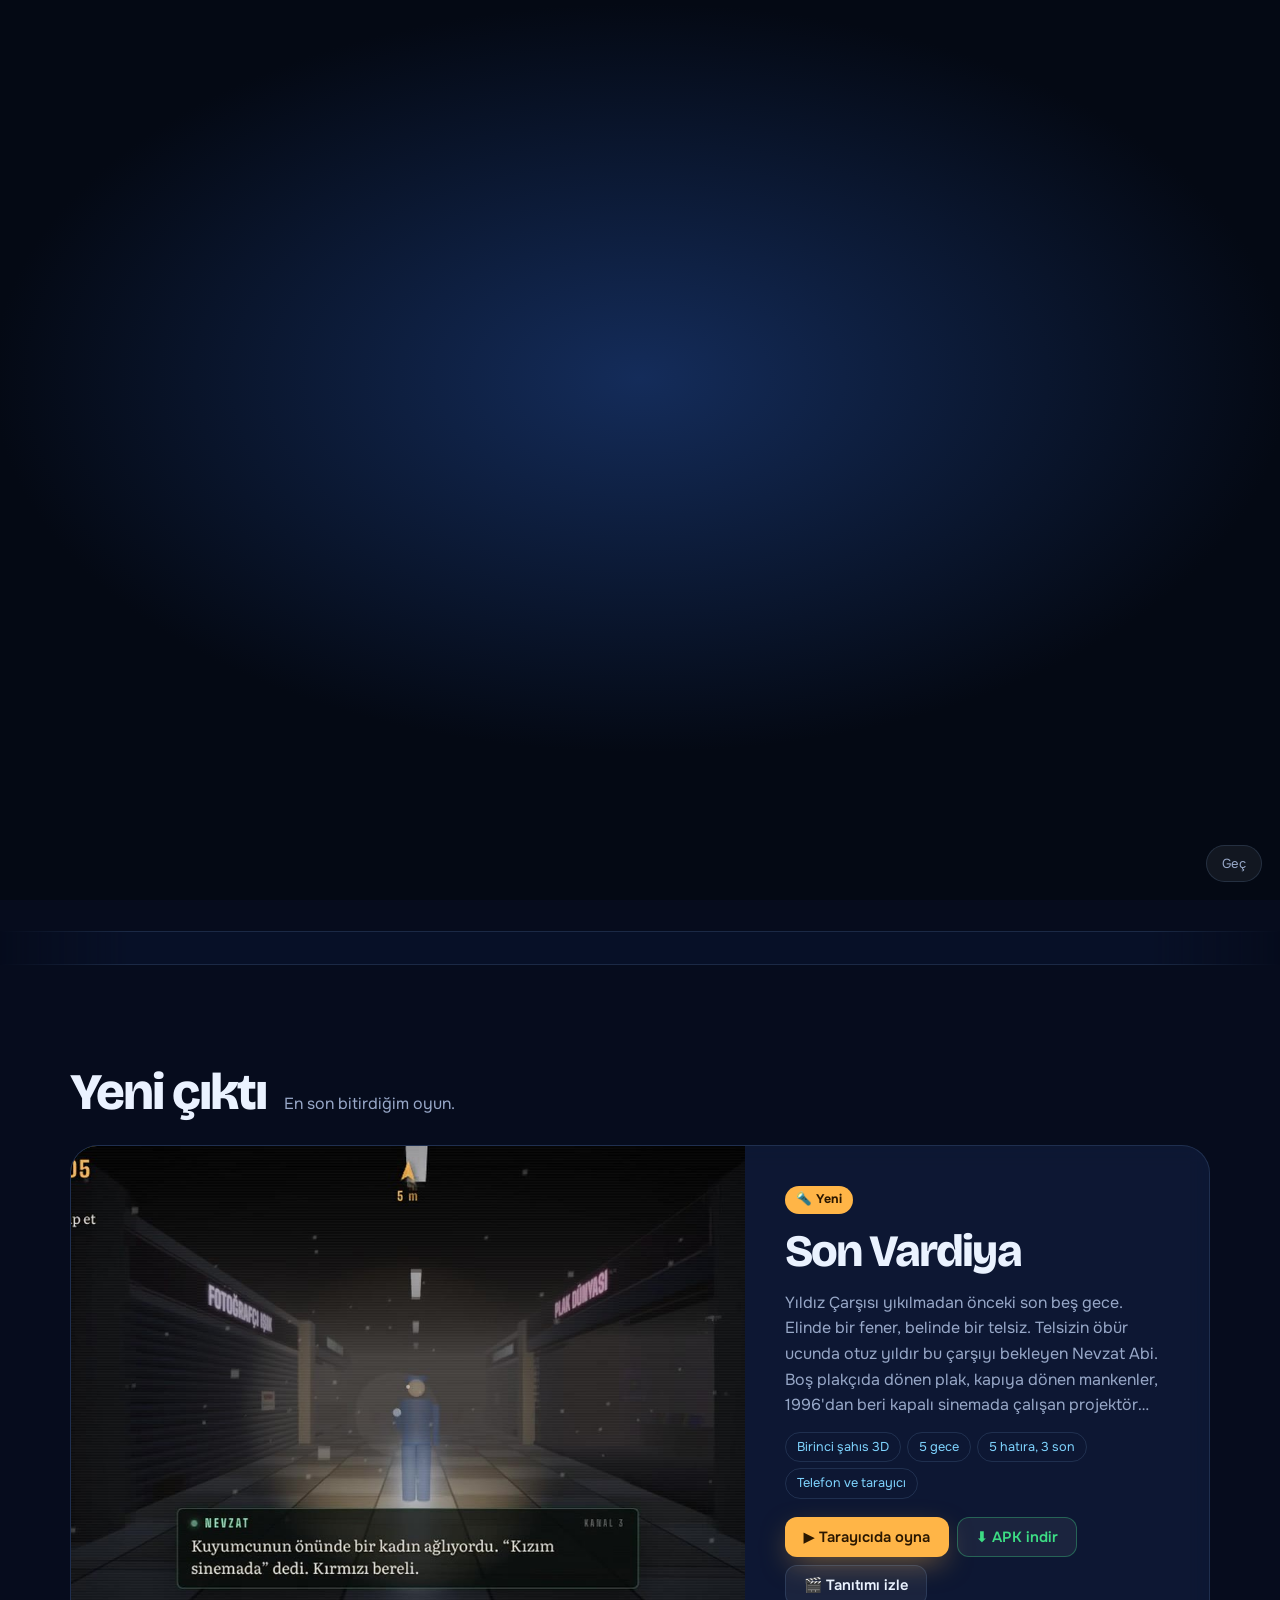
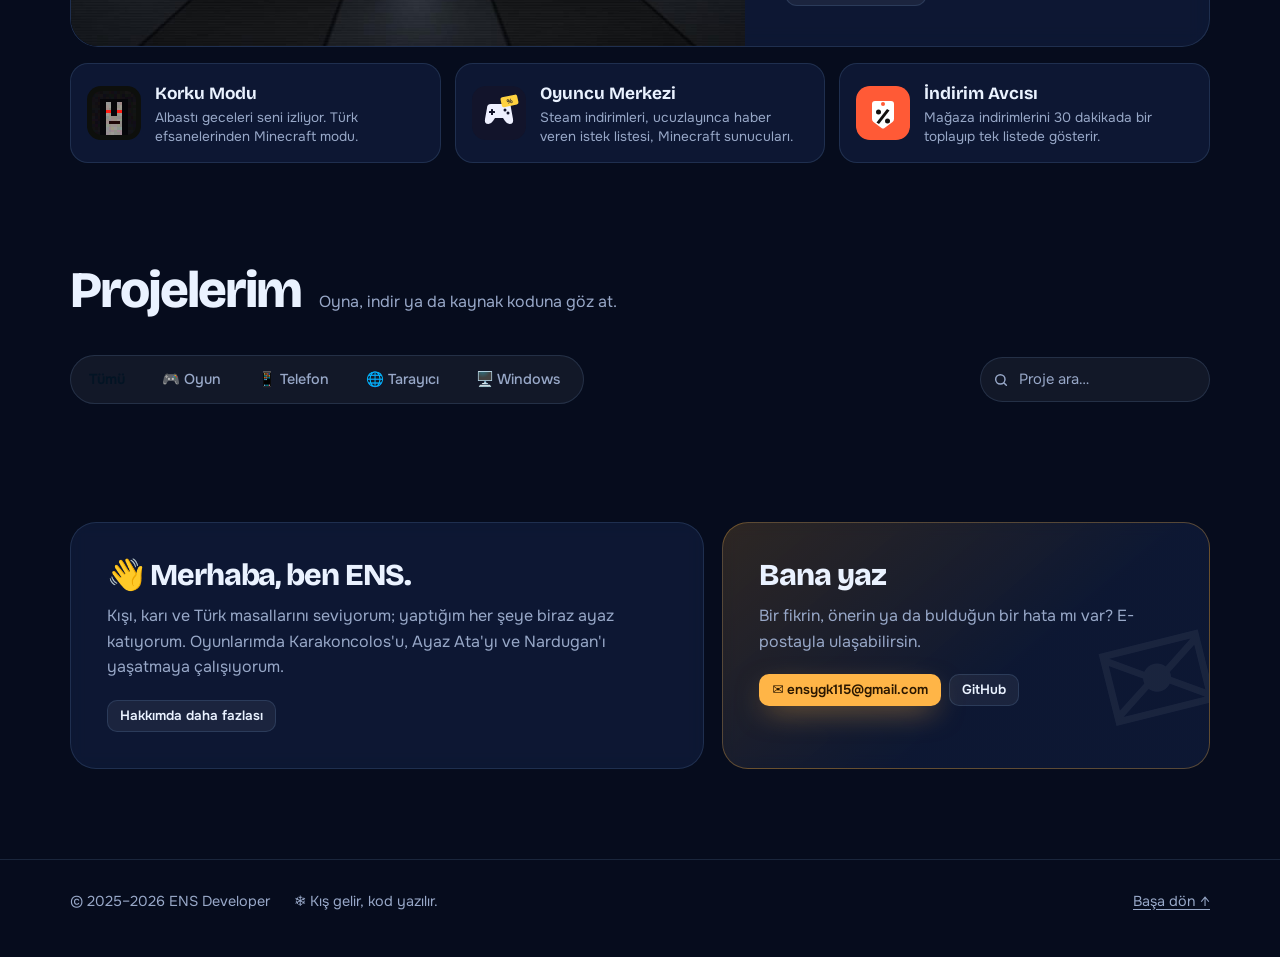
==== commit 3c1320f5: "Koyu tema ve bol animasyon: giriş animasyonu geri geldi - Yalnız koyu tema, hareketli kuzey ışıkları" ====
--- a/index.html
+++ b/index.html
@@ -2,288 +2,235 @@
 <html lang="tr">
 <head>
   <meta charset="UTF-8">
-  <meta name="viewport" content="width=device-width, initial-scale=1.0">
-  <title>ENS Developer · Projeler</title>
-  <meta name="theme-color" content="#06101f">
-  <meta name="description" content="ENS Developer: kışı seven bir geliştiricinin oyunları, telefon uygulamaları, Windows araçları ve kar yağan web sayfaları.">
+  <meta name="viewport" content="width=device-width, initial-scale=1">
+  <title>ENS Developer · Oyunlar ve uygulamalar</title>
+  <meta name="description" content="ENS Developer: kışı seven bir geliştiricinin oyunları, telefon uygulamaları, Minecraft modu, Windows araçları ve kar yağan web sayfaları.">
+  <meta name="theme-color" content="#060c1d">
+  <meta property="og:title" content="ENS Developer">
+  <meta property="og:description" content="Türk masallarından, kıştan ve Nardugan'dan ilham alan oyunlar ve uygulamalar.">
+  <meta property="og:image" content="ayaz-feneri/kapak.png">
   <link rel="icon" href="ayaz-feneri/icons/icon-192.png">
   <link rel="preconnect" href="https://fonts.googleapis.com">
   <link rel="preconnect" href="https://fonts.gstatic.com" crossorigin>
-  <link href="https://fonts.googleapis.com/css2?family=Inter:wght@400;500;600;700&family=Space+Grotesk:wght@500;600;700&display=swap" rel="stylesheet">
+  <link href="https://fonts.googleapis.com/css2?family=Bricolage+Grotesque:opsz,wght@12..96,500;12..96,700;12..96,800&family=Onest:wght@400;500;600&display=swap" rel="stylesheet">
+  <link rel="stylesheet" href="ortak.css">
+  <script>document.documentElement.classList.add("js");</script>
   <style>
-    :root {
-      --bg: #06101f;
-      --bg2: #0b1a33;
-      --card: rgba(16, 32, 58, .72);
-      --card-solid: #10203a;
-      --line: rgba(160, 205, 255, .14);
-      --text: #e9f3ff;
-      --muted: #94abc6;
-      --ice: #8ecae6;
-      --ice-strong: #00d9ff;
-      --warm: #f2a33a;
-      --android: #3ddc84;
-      --radius: 18px;
-    }
-    * { box-sizing: border-box; margin: 0; padding: 0; }
-    html { background: #06101f; }
-    html { scroll-behavior: smooth; }
-    body {
-      font-family: "Inter", system-ui, -apple-system, "Segoe UI", sans-serif;
-      background-color: var(--bg);
-      background-image: radial-gradient(1200px 600px at 70% -10%, #1d3a63 0%, transparent 60%), linear-gradient(180deg, var(--bg2) 0, var(--bg) 900px);
-      background-repeat: no-repeat;
-      color: var(--text);
-      min-height: 100vh;
-      line-height: 1.55;
-      overflow-x: hidden;
-    }
-    a { color: inherit; }
-    #kar { position: fixed; inset: 0; pointer-events: none; z-index: 0; }
-    .wrap { position: relative; z-index: 1; max-width: 1120px; margin: 0 auto; padding: 0 18px; }
-
-    /* Üst menü */
-    .top { display: flex; align-items: center; justify-content: space-between; gap: 12px; padding: 18px 0; }
-    .logo { display: flex; align-items: center; gap: 10px; text-decoration: none; font-weight: 800; letter-spacing: .5px; font-size: 1.05rem; }
-    .logo span { color: var(--ice-strong); }
-    .logo .flake { font-size: 1.4rem; display: inline-block; animation: don 12s linear infinite; }
-    @keyframes don { to { transform: rotate(360deg); } }
-    .top nav { display: flex; gap: 6px; flex-wrap: wrap; justify-content: flex-end; }
-    .top nav a { text-decoration: none; font-size: .9rem; padding: 7px 12px; border-radius: 999px; color: var(--muted); transition: .2s; }
-    .top nav a:hover { color: var(--text); background: rgba(255,255,255,.07); }
-
-    /* Giriş */
-    .hero { padding: 56px 0 40px; display: grid; grid-template-columns: 1.3fr .9fr; gap: 40px; align-items: center; }
-    .eyebrow { display: inline-flex; align-items: center; gap: 8px; font-size: .82rem; color: var(--ice); background: rgba(142,202,230,.1); border: 1px solid var(--line); padding: 6px 12px; border-radius: 999px; }
-    .hero h1 { font-size: clamp(2.2rem, 6vw, 3.6rem); line-height: 1.1; margin: 16px 0 14px; font-weight: 800; }
-    .hero h1 em { font-style: normal; background: linear-gradient(90deg, #bfe6ff, var(--ice-strong)); -webkit-background-clip: text; background-clip: text; color: transparent; }
-    .hero p.lead { color: var(--muted); font-size: 1.05rem; max-width: 540px; }
-    .cta { display: flex; gap: 10px; flex-wrap: wrap; margin-top: 26px; }
-    .btn { display: inline-flex; align-items: center; gap: 8px; text-decoration: none; font-weight: 600; font-size: .92rem; padding: 11px 18px; border-radius: 12px; border: 1px solid var(--line); background: rgba(255,255,255,.06); transition: transform .15s, background .2s, box-shadow .2s; white-space: nowrap; }
-    .btn:hover { transform: translateY(-2px); background: rgba(255,255,255,.11); }
-    .btn.warm { background: var(--warm); color: #2a1a08; border-color: transparent; box-shadow: 0 8px 24px rgba(242,163,58,.25); }
-    .btn.warm:hover { background: #ffb44f; }
-    .btn.android { background: var(--android); color: #062a14; border-color: transparent; }
-    .btn.small { padding: 8px 12px; font-size: .83rem; border-radius: 10px; }
-
-    /* Nardugan sayacı */
-    .sayac { background: var(--card); border: 1px solid var(--line); border-radius: 24px; padding: 26px; text-align: center; backdrop-filter: blur(8px); -webkit-backdrop-filter: blur(8px); position: relative; overflow: hidden; }
-    .sayac::before { content: ""; position: absolute; inset: -40% -20% auto auto; width: 220px; height: 220px; background: radial-gradient(circle, rgba(255,215,120,.35), transparent 65%); }
-    .sayac .gun { font-size: 4.2rem; font-weight: 800; line-height: 1; margin: 10px 0 4px; position: relative; }
-    .sayac .etiket { color: var(--muted); font-size: .9rem; position: relative; }
-    .sayac .bar { height: 8px; background: rgba(255,255,255,.08); border-radius: 99px; margin: 18px 0 8px; overflow: hidden; position: relative; }
-    .sayac .bar i { display: block; height: 100%; width: 0; background: linear-gradient(90deg, var(--ice), #fff3c4); border-radius: 99px; transition: width 1.2s ease; }
-    .sayac small { color: var(--muted); font-size: .78rem; position: relative; }
-    .stats { display: flex; justify-content: center; gap: 22px; margin-top: 18px; position: relative; }
-    .stats b { display: block; font-size: 1.4rem; }
-    .stats span { font-size: .75rem; color: var(--muted); }
-
-    /* Projeler */
-    section { padding: 34px 0; }
-    .baslik { display: flex; align-items: end; justify-content: space-between; gap: 16px; flex-wrap: wrap; margin-bottom: 20px; }
-    .baslik h2 { font-size: 1.7rem; font-weight: 700; }
-    .baslik p { color: var(--muted); font-size: .92rem; }
-
-    .grid { display: grid; grid-template-columns: repeat(3, 1fr); gap: 18px; }
-    .kart { background: var(--card); border: 1px solid var(--line); border-radius: var(--radius); overflow: hidden; display: flex; flex-direction: column; transition: transform .25s, border-color .25s, box-shadow .25s; backdrop-filter: blur(6px); -webkit-backdrop-filter: blur(6px); }
-    .kart:hover { transform: translateY(-4px); border-color: rgba(142,202,230,.35); box-shadow: 0 18px 40px rgba(0,0,0,.35); }
-    .kapak { text-decoration: none; position: relative; aspect-ratio: 16 / 9; display: grid; place-items: center; overflow: hidden; }
-    .kapak img { position: absolute; inset: 0; width: 100%; height: 100%; object-fit: cover; display: block; z-index: 1; }
-    .kapak .rozet { z-index: 2; }
-    .kapak .emoji { font-size: 3.6rem; filter: drop-shadow(0 6px 14px rgba(0,0,0,.35)); transition: transform .3s; }
-    .kart:hover .kapak .emoji { transform: scale(1.12) rotate(-4deg); }
-    .kapak .rozet { position: absolute; top: 10px; left: 10px; display: flex; gap: 6px; }
-    .kapak .rozet span { font-size: .7rem; font-weight: 600; padding: 3px 9px; border-radius: 99px; background: rgba(6,16,31,.75); color: var(--text); backdrop-filter: blur(4px); }
-    .kapak .rozet span.yeni { background: var(--warm); color: #2a1a08; }
-    .icerik { padding: 16px 18px 18px; display: flex; flex-direction: column; gap: 8px; flex: 1; }
-    .icerik h3 { font-size: 1.12rem; font-weight: 700; }
-    .icerik p { color: var(--muted); font-size: .9rem; flex: 1; }
-    .dil { font-size: .75rem; color: var(--ice); display: flex; align-items: center; gap: 6px; }
-    .dil::before { content: ""; width: 8px; height: 8px; border-radius: 50%; background: var(--c, var(--ice)); }
-    .butonlar { display: flex; gap: 8px; flex-wrap: wrap; margin-top: 6px; }
-
-    /* Kapak çizimleri (görseli olmayan projeler için) */
-    .k-kizak { background: linear-gradient(160deg, #1b3b6f, #6aa9d8 70%, #eaf6ff 70%); }
-    .k-nardugan { background: radial-gradient(circle at 50% 110%, #ffd27a 0 18%, #f2a35e 30%, #3a4f86 65%, #0b1a33); }
-    .k-kar { background: linear-gradient(160deg, #0e2a47, #2e6b9f); }
-    .k-js { background: linear-gradient(160deg, #1d1d10, #4a4515); }
-    .k-ayaz { background: linear-gradient(160deg, #0a0f18, #13263d); font-family: ui-monospace, Menlo, Consolas, monospace; }
-    .k-ayaz code { color: #9fe3a8; font-size: .9rem; text-align: left; line-height: 1.6; }
-    .k-masa { background: linear-gradient(160deg, #0f3a66, #1a6fb3); }
-    .k-kilit { background: linear-gradient(160deg, #1a1030, #3b2a6b); }
-    .k-oyun { background: linear-gradient(160deg, #0b2a2a, #127a7a); }
-        .k-tarif { background: linear-gradient(160deg, #3d1a0b, #c2410c); }
-
-    /* Hakkımda / iletişim */
-    .alt { display: grid; grid-template-columns: 1.2fr 1fr; gap: 18px; }
-    .kutu { background: var(--card); border: 1px solid var(--line); border-radius: var(--radius); padding: 24px; }
-    .kutu h2 { font-size: 1.3rem; margin-bottom: 10px; }
-    .kutu p { color: var(--muted); font-size: .93rem; }
-    .araclar { display: flex; flex-wrap: wrap; gap: 8px; margin-top: 14px; }
-    .araclar span { font-size: .8rem; padding: 5px 11px; border-radius: 99px; border: 1px solid var(--line); background: rgba(255,255,255,.04); }
-    footer { text-align: center; color: var(--muted); font-size: .82rem; padding: 34px 0 40px; }
-
-    @media (max-width: 900px) {
-      .hero { grid-template-columns: 1fr; padding-top: 28px; gap: 26px; }
-      .grid { grid-template-columns: repeat(2, 1fr); }
-      .alt { grid-template-columns: 1fr; }
-    }
-    @media (max-width: 620px) {
-      .top { flex-direction: column; align-items: flex-start; }
-      .top nav { justify-content: flex-start; margin-left: -10px; }
-        .sayac .gun { font-size: 3.4rem; }
-    }
-    @media (prefers-reduced-motion: reduce) {
-      .logo .flake { animation: none; }
-      #kar { display: none; }
-      * { transition: none !important; }
-    }
-  
-    /* ---------- Düzen ---------- */
-    .top { position: sticky; top: 0; z-index: 20; margin: 0 -18px; padding: 14px 18px; transition: background .3s, box-shadow .3s; }
-    .top.dolu { background: rgba(6,16,31,.82); backdrop-filter: blur(12px); -webkit-backdrop-filter: blur(12px); box-shadow: 0 1px 0 var(--line); }
-    .hero { padding: 48px 0 30px; }
-    .hero h1 { font-size: clamp(2.3rem, 6vw, 3.8rem); }
-
-    /* Yeni çıkan: büyük vitrin */
-    .vitrin { display: grid; grid-template-columns: 1.35fr 1fr; background: var(--card); border: 1px solid var(--line); border-radius: 24px; overflow: hidden; backdrop-filter: blur(8px); -webkit-backdrop-filter: blur(8px); }
-    .vitrin-gorsel { position: relative; min-height: 300px; display: block; overflow: hidden; }
-    .vitrin-gorsel img { position: absolute; inset: 0; width: 100%; height: 100%; object-fit: cover; object-position: 0% 50%; transition: transform .8s ease; }
-    .vitrin:hover .vitrin-gorsel img { transform: scale(1.03); }
-    .vitrin-yazi { padding: 30px 30px 28px; display: flex; flex-direction: column; gap: 12px; justify-content: center; }
-    .vitrin-etiket { align-self: flex-start; font-size: .75rem; font-weight: 700; padding: 4px 11px; border-radius: 99px; background: var(--warm); color: #2a1a08; }
-    .vitrin h2 { font-size: 2rem; line-height: 1.1; }
-    .vitrin p { color: var(--muted); font-size: .96rem; }
-    .vitrin ul { list-style: none; display: flex; flex-wrap: wrap; gap: 6px; }
-    .vitrin li { font-size: .78rem; padding: 4px 10px; border-radius: 99px; border: 1px solid var(--line); color: var(--ice); }
-
-    /* Kategoriler */
-    .kisayol { display: flex; gap: 8px; flex-wrap: wrap; }
-    .kisayol a { text-decoration: none; font-size: .86rem; font-weight: 500; color: var(--muted); background: rgba(255,255,255,.05); border: 1px solid var(--line); padding: 7px 14px; border-radius: 999px; transition: .2s; }
-    .kisayol a:hover { color: var(--text); background: rgba(255,255,255,.1); }
-    .kisayol b { color: var(--ice-strong); font-weight: 700; margin-left: 2px; }
-    .grup { padding: 26px 0 8px; scroll-margin-top: 80px; }
-    .grup-ust { display: flex; align-items: baseline; gap: 14px; flex-wrap: wrap; margin-bottom: 16px; padding-bottom: 12px; border-bottom: 1px solid var(--line); }
-    .grup-ust h3 { font-size: 1.3rem; font-weight: 700; }
-    .grup-ust p { color: var(--muted); font-size: .88rem; }
-    #projeler > .baslik { margin-bottom: 4px; }
-
-    /* Kaydırınca beliren kartlar */
-    .js .grid .kart { opacity: 0; transform: translateY(18px); }
-    .js .grid .kart.gorundu { opacity: 1; transform: none; transition: opacity .55s ease, transform .55s ease, border-color .25s, box-shadow .25s; transition-delay: calc(var(--i, 0) * 70ms); }
-    .js .grid .kart.gorundu:hover { transform: translateY(-4px); transition-delay: 0s; }
-
-    /* Giriş sırası */
-    .js .gir { opacity: 0; transform: translateY(14px); }
-    .acildi .gir { opacity: 1; transform: none; transition: opacity .7s ease, transform .7s ease; transition-delay: calc(var(--s, 0) * 110ms); }
-
-
-    /* Tanıtım videoları */
-    .kapak video.onizleme, .vitrin-gorsel video { position: absolute; inset: 0; width: 100%; height: 100%; object-fit: cover; display: block; z-index: 1; background: #06101f; }
-    .vitrin-gorsel video { object-fit: cover; }
-    .kart { position: relative; }
-    .oynat { position: absolute; top: 10px; right: 10px; z-index: 3; font: inherit; font-size: .75rem; font-weight: 600; color: #fff; background: rgba(6,16,31,.72); border: 1px solid rgba(255,255,255,.18); border-radius: 99px; padding: 4px 11px 4px 9px; cursor: pointer; backdrop-filter: blur(4px); transition: background .2s, transform .2s; }
-    .oynat span { color: var(--warm); margin-right: 2px; }
-    .oynat:hover { background: rgba(6,16,31,.92); transform: scale(1.05); }
-    button.btn { font: inherit; font-weight: 600; font-size: .83rem; color: var(--text); cursor: pointer; }
-    #izle { border: 0; padding: 0; background: transparent; width: min(1100px, 94vw); max-width: none; margin: auto; }
-    #izle::backdrop { background: rgba(3,8,18,.86); backdrop-filter: blur(4px); }
-    #izle video { width: 100%; display: block; border-radius: 14px; box-shadow: 0 30px 80px rgba(0,0,0,.6); background: #000; }
-    #izle .izle-ust { display: flex; justify-content: space-between; align-items: center; color: var(--text); margin-bottom: 10px; font-weight: 700; }
-    #izle .izle-ust button { font: inherit; color: var(--muted); background: rgba(255,255,255,.08); border: 1px solid var(--line); border-radius: 99px; padding: 6px 14px; cursor: pointer; }
-
     /* ---------- Giriş animasyonu ---------- */
-    #giris { position: fixed; inset: 0; z-index: 100; background: radial-gradient(900px 500px at 50% 40%, #12284a, #050b16 70%); display: grid; place-items: center; transition: opacity .9s ease, visibility .9s; cursor: pointer; }
-    #giris.bitti { opacity: 0; visibility: hidden; }
+    #giris { position: fixed; inset: 0; z-index: 200; display: grid; place-items: center; cursor: pointer; background: radial-gradient(900px 520px at 50% 42%, #142c5a, #040914 72%); transition: opacity .9s ease, visibility .9s, transform 1.1s var(--yumusak); }
+    #giris.bitti { opacity: 0; visibility: hidden; transform: scale(1.08); }
     #giris canvas { position: absolute; inset: 0; width: 100%; height: 100%; }
-    .giris-alt { position: absolute; left: 0; right: 0; top: calc(50% + 80px); text-align: center; opacity: 0; transform: translateY(8px); transition: opacity .8s ease, transform .8s ease; pointer-events: none; }
-    .giris-alt.gorun { opacity: 1; transform: none; }
-    .giris-alt b { display: block; font-size: clamp(.9rem, 2.6vw, 1.15rem); letter-spacing: .5em; font-weight: 600; color: var(--ice-strong); padding-left: .5em; }
-    .giris-alt span { display: block; margin-top: 10px; color: var(--muted); font-size: .9rem; }
-    .giris-gec { position: absolute; right: 18px; bottom: 18px; font: inherit; font-size: .8rem; color: var(--muted); background: rgba(255,255,255,.06); border: 1px solid var(--line); border-radius: 99px; padding: 6px 14px; cursor: pointer; }
-    .giris-gec:hover { color: var(--text); }
-
-    @media (max-width: 900px) { .vitrin { grid-template-columns: 1fr; } .vitrin-gorsel { min-height: 0; aspect-ratio: 2 / 1; } }
-    @media (max-width: 620px) {
-      .top { position: static; }
-      .grid { grid-template-columns: 1fr; }
-      .top nav { flex-wrap: nowrap; overflow-x: auto; max-width: 100%; scrollbar-width: none; }
-      .top nav::-webkit-scrollbar { display: none; }
-      .top nav a { flex: none; }
-      .vitrin-yazi { padding: 22px; } .vitrin h2 { font-size: 1.6rem; }
-      .giris-alt { top: calc(50% + 50px); }
+    .giris-alt { position: absolute; left: 0; right: 0; top: calc(50% + 84px); text-align: center; pointer-events: none; }
+    .giris-alt b { display: block; font-family: var(--yazi-baslik); font-size: clamp(.9rem, 2.6vw, 1.2rem); letter-spacing: .55em; padding-left: .55em; font-weight: 700; color: var(--buz); text-shadow: 0 0 18px rgba(0, 217, 255, .7); opacity: 0; transform: translateY(10px); transition: opacity .8s, transform .8s var(--yumusak), letter-spacing 1.4s var(--yumusak); }
+    .giris-alt span { display: block; margin-top: 12px; color: var(--soluk); opacity: 0; transition: opacity .8s .35s; }
+    .giris-alt.gorun b { opacity: 1; transform: none; letter-spacing: .4em; }
+    .giris-alt.gorun span { opacity: 1; }
+    .giris-gec { position: absolute; right: 18px; bottom: 18px; font: inherit; font-size: .82rem; color: var(--soluk); background: rgba(255, 255, 255, .06); border: 1px solid var(--cizgi); border-radius: 99px; padding: 7px 15px; cursor: pointer; }
+    .giris-gec:hover { color: var(--metin); }
+
+    /* Sayfa açılış sırası */
+    .js .ac { opacity: 0; transform: translateY(26px); }
+    .acildi .ac { opacity: 1; transform: none; transition: opacity .9s var(--yumusak), transform .9s var(--yumusak); transition-delay: calc(var(--s, 0) * 120ms + 150ms); }
+
+    /* ---------- Kahraman bölümü ---------- */
+    .kahraman { display: grid; grid-template-columns: 1.15fr .85fr; gap: 48px; align-items: center; padding: 56px 0 30px; min-height: calc(100vh - 68px); min-height: calc(100svh - 68px); }
+    .rozet-canli { display: inline-flex; align-items: center; gap: 9px; text-decoration: none; color: var(--metin); font-size: .88rem; padding: 7px 14px 7px 12px; border-radius: 99px; background: rgba(61, 220, 132, .08); border: 1px solid rgba(61, 220, 132, .3); transition: background .2s; }
+    .rozet-canli:hover { background: rgba(61, 220, 132, .16); }
+    .rozet-canli i { width: 8px; height: 8px; border-radius: 50%; background: var(--android); animation: nabiz 2s infinite; }
+    @keyframes nabiz { 0% { box-shadow: 0 0 0 0 rgba(61, 220, 132, .7); } 70% { box-shadow: 0 0 0 10px rgba(61, 220, 132, 0); } 100% { box-shadow: 0 0 0 0 rgba(61, 220, 132, 0); } }
+
+    .kahraman h1 { font-size: clamp(2.9rem, 7.6vw, 6rem); font-weight: 800; letter-spacing: -.05em; line-height: .96; margin: 22px 0 0; }
+    .kahraman h1 .kelime { display: inline-block; white-space: nowrap; }
+    .kahraman h1 .harf { display: inline-block; }
+    .js .kahraman h1 .harf { opacity: 0; transform: translateY(-.6em) rotate(-12deg); filter: blur(8px); }
+    .acildi .kahraman h1 .harf { opacity: 1; transform: none; filter: none; transition: opacity .6s, transform .9s cubic-bezier(.3, 1.6, .5, 1), filter .6s; transition-delay: calc(var(--h) * 38ms + 250ms); }
+    .kahraman h1 .isil { color: var(--buz); text-shadow: 0 0 34px rgba(0, 217, 255, .45); }
+    .acildi .kahraman h1 .isil .harf { animation: harfIsil 4.5s ease-in-out infinite; animation-delay: calc(var(--h) * 90ms + 1.6s); }
+    @keyframes harfIsil { 0%, 70%, 100% { color: var(--buz); } 80% { color: #fff; text-shadow: 0 0 24px #fff, 0 0 40px var(--buz); } }
+    @keyframes isilti { to { background-position: -250% 0; } }
+
+    .donen { margin-top: 22px; font-size: clamp(1.15rem, 2.4vw, 1.5rem); font-family: var(--yazi-baslik); font-weight: 600; color: var(--soluk); min-height: 1.5em; }
+    .donen b { color: var(--fener); font-weight: 700; }
+    .donen .imlec { display: inline-block; width: 3px; height: 1.05em; background: var(--fener); vertical-align: -3px; margin-left: 3px; animation: yanip 1s steps(1) infinite; }
+    @keyframes yanip { 50% { opacity: 0; } }
+    .kahraman .on-soz { margin-top: 14px; color: var(--soluk); font-size: 1.05rem; max-width: 560px; }
+    .kahraman .dugmeler { display: flex; flex-wrap: wrap; gap: 10px; margin-top: 30px; }
+    .sayilar { display: flex; flex-wrap: wrap; gap: 14px 34px; margin-top: 36px; }
+    .sayilar div { display: flex; flex-direction: column; }
+    .sayilar b { font-family: var(--yazi-baslik); font-size: clamp(2rem, 4vw, 2.6rem); font-weight: 800; line-height: 1; letter-spacing: -.04em; font-variant-numeric: tabular-nums; }
+    .sayilar span { color: var(--soluk); font-size: .88rem; margin-top: 4px; }
+
+    /* ---------- Nardugan kartı ---------- */
+    .nardugan { position: relative; border-radius: 28px; overflow: hidden; border: 1px solid var(--cizgi); background: #0d1840; box-shadow: var(--golge), 0 0 80px -30px rgba(255, 181, 71, .35); aspect-ratio: 4 / 5; }
+    .nardugan svg { position: absolute; inset: 0; width: 100%; height: 100%; }
+    .nardugan .yildiz { animation: pirilti 3s ease-in-out infinite; transform-box: fill-box; transform-origin: center; }
+    @keyframes pirilti { 0%, 100% { opacity: .25; transform: scale(.7); } 50% { opacity: 1; transform: scale(1.2); } }
+    .nardugan .gunes { transform: translateY(260px); transition: transform 3.2s cubic-bezier(.2, .7, .1, 1) .6s; }
+    .nardugan .gunes-hale { animation: hale 4s ease-in-out infinite; transform-box: fill-box; transform-origin: center; }
+    @keyframes hale { 50% { transform: scale(1.12); opacity: .75; } }
+    .nardugan .fener-isik { animation: titre 2.4s ease-in-out infinite; transform-box: fill-box; transform-origin: center; }
+    @keyframes titre { 0%, 100% { opacity: .9; transform: scale(1); } 30% { opacity: .6; transform: scale(.9); } 60% { opacity: 1; transform: scale(1.08); } }
+    .nardugan .kayan { animation: kay 7s linear infinite; opacity: 0; }
+    @keyframes kay { 0%, 82% { opacity: 0; transform: translate(0, 0); } 85% { opacity: 1; } 100% { opacity: 0; transform: translate(-260px, 120px); } }
+    .nardugan .duman { animation: duman 5s ease-in-out infinite; }
+    @keyframes duman { 0% { opacity: 0; transform: translate(0, 0) scale(.6); } 30% { opacity: .5; } 100% { opacity: 0; transform: translate(14px, -46px) scale(1.6); } }
+    .nardugan-yazi { position: absolute; left: 24px; right: 24px; top: 24px; color: #fff; }
+    .nardugan-yazi small { display: block; color: rgba(255, 255, 255, .75); font-size: .85rem; }
+    .geri-sayim { display: flex; gap: 14px; margin-top: 10px; align-items: flex-end; }
+    .geri-sayim div { display: flex; flex-direction: column; }
+    .geri-sayim b { font-family: var(--yazi-baslik); font-weight: 800; font-size: 1.6rem; line-height: 1; font-variant-numeric: tabular-nums; text-shadow: 0 0 20px rgba(255, 181, 71, .45); }
+    .geri-sayim div:first-child b { font-size: clamp(3.6rem, 7vw, 4.6rem); letter-spacing: -.05em; }
+    .geri-sayim span { font-size: .75rem; color: rgba(255, 255, 255, .7); margin-top: 4px; }
+    .nardugan-yazi p { margin-top: 12px; font-size: .92rem; color: rgba(255, 255, 255, .85); max-width: 300px; }
+
+    /* ---------- Kayan bant ---------- */
+    .bant { position: relative; z-index: 2; overflow: hidden; border-block: 1px solid var(--cizgi); background: rgba(10, 20, 48, .55); padding: 16px 0; margin-top: 30px; -webkit-mask-image: linear-gradient(90deg, transparent, #000 10%, #000 90%, transparent); mask-image: linear-gradient(90deg, transparent, #000 10%, #000 90%, transparent); }
+    .bant-ic { display: flex; gap: 40px; width: max-content; animation: bant 38s linear infinite; }
+    .bant:hover .bant-ic { animation-play-state: paused; }
+    .bant span { font-family: var(--yazi-baslik); font-weight: 700; font-size: 1.15rem; color: var(--soluk); white-space: nowrap; display: flex; align-items: center; gap: 40px; }
+    .bant span::after { content: "❄"; color: var(--buz); font-size: .9rem; }
+    @keyframes bant { to { transform: translateX(-50%); } }
+
+    /* ---------- Bölümler ---------- */
+    .bolum { padding-top: 100px; scroll-margin-top: 72px; }
+    .bolum-ust { display: flex; flex-wrap: wrap; align-items: baseline; gap: 6px 18px; margin-bottom: 26px; }
+    .bolum-ust h2 { font-size: clamp(2rem, 4.6vw, 3.2rem); font-weight: 800; letter-spacing: -.04em; }
+    .bolum-ust p { color: var(--soluk); }
+
+    /* Vitrin */
+    .vitrin { position: relative; display: grid; grid-template-columns: 1.45fr 1fr; background: var(--yuzey); border: 1px solid var(--cizgi); border-radius: 28px; overflow: hidden; backdrop-filter: blur(10px); -webkit-backdrop-filter: blur(10px); }
+    .vitrin::before { content: ""; position: absolute; inset: -2px; border-radius: inherit; padding: 2px; background: conic-gradient(from var(--aci, 0deg), transparent 0 70%, var(--fener) 80%, var(--buz) 90%, transparent 100%); -webkit-mask: linear-gradient(#000 0 0) content-box, linear-gradient(#000 0 0); -webkit-mask-composite: xor; mask-composite: exclude; animation: cerceve 6s linear infinite; pointer-events: none; z-index: 6; }
+    @property --aci { syntax: "<angle>"; inherits: false; initial-value: 0deg; }
+    @keyframes cerceve { to { --aci: 360deg; } }
+    .vitrin-medya { position: relative; min-height: 340px; background: #05070c; overflow: hidden; }
+    .vitrin-medya video { position: absolute; inset: 0; width: 100%; height: 100%; object-fit: cover; transition: transform 1.2s var(--yumusak); }
+    .vitrin:hover .vitrin-medya video { transform: scale(1.05); }
+    .vitrin-yazi { padding: clamp(22px, 3.4vw, 40px); display: flex; flex-direction: column; gap: 14px; justify-content: center; }
+    .vitrin-yazi h3 { font-size: clamp(2rem, 4vw, 2.8rem); font-weight: 800; letter-spacing: -.04em; }
+    .vitrin-yazi p { color: var(--soluk); }
+    .ozellikler { display: flex; flex-wrap: wrap; gap: 6px; padding: 0; margin: 0; list-style: none; }
+    .ozellikler li { font-size: .8rem; padding: 4px 11px; border-radius: 99px; border: 1px solid var(--cizgi); color: var(--ayaz); }
+    .yeni-isaret { display: inline-flex; align-items: center; gap: 6px; background: var(--fener); color: var(--fener-metin); font-weight: 700; font-size: .78rem; padding: 4px 11px; border-radius: 99px; align-self: flex-start; animation: sallan 3s ease-in-out infinite; }
+    @keyframes sallan { 0%, 80%, 100% { transform: rotate(0); } 85% { transform: rotate(-6deg); } 90% { transform: rotate(5deg); } 95% { transform: rotate(-3deg); } }
+    .vitrin .dugmeler { display: flex; flex-wrap: wrap; gap: 8px; margin-top: 4px; }
+
+    .bu-hafta { display: grid; grid-template-columns: repeat(3, 1fr); gap: 14px; margin-top: 16px; }
+    .bu-hafta a { position: relative; display: flex; gap: 14px; align-items: center; padding: 16px; border-radius: 18px; text-decoration: none; color: var(--metin); background: var(--yuzey); border: 1px solid var(--cizgi); overflow: hidden; }
+    .bu-hafta img { width: 54px; height: 54px; border-radius: 14px; flex: none; transition: transform .5s cubic-bezier(.3, 1.6, .5, 1); }
+    .bu-hafta a:hover img { transform: rotate(-8deg) scale(1.12); }
+    .bu-hafta img.piksel { image-rendering: pixelated; background: #0d0f0c; padding: 5px; }
+    .bu-hafta b { display: block; font-family: var(--yazi-baslik); font-size: 1.08rem; }
+    .bu-hafta small { display: block; color: var(--soluk); font-size: .85rem; line-height: 1.4; }
+
+    /* ---------- Süzgeç ---------- */
+    .suzgec { position: sticky; top: 68px; z-index: 20; display: flex; flex-wrap: wrap; gap: 10px; align-items: center; padding: 12px 0; margin-bottom: 6px; }
+    .suzgec::before { content: ""; position: absolute; inset: 0 calc(var(--kenar) * -1); background: rgba(6, 12, 29, .8); backdrop-filter: blur(12px); -webkit-backdrop-filter: blur(12px); z-index: -1; opacity: 0; transition: opacity .3s; }
+    .suzgec.yapisti::before { opacity: 1; }
+    .cipler { position: relative; display: flex; gap: 4px; padding: 4px; border-radius: 99px; background: rgba(255, 255, 255, .05); border: 1px solid var(--cizgi); }
+    .cip-isik { position: absolute; top: 4px; bottom: 4px; left: 0; border-radius: 99px; background: linear-gradient(135deg, var(--buz), #5aa8ff); box-shadow: 0 6px 20px -6px rgba(0, 217, 255, .7); transition: transform .45s cubic-bezier(.3, 1.3, .5, 1), width .45s cubic-bezier(.3, 1.3, .5, 1); z-index: 0; }
+    .cip { position: relative; z-index: 1; font: inherit; font-size: .9rem; font-weight: 500; color: var(--soluk); background: none; border: 0; padding: 8px 14px; border-radius: 99px; cursor: pointer; transition: color .3s; white-space: nowrap; }
+    .cip:hover { color: var(--metin); }
+    .cip span { margin-left: 5px; opacity: .65; font-variant-numeric: tabular-nums; }
+    .cip[aria-pressed="true"] { color: #031424; font-weight: 600; }
+    .arama { margin-left: auto; position: relative; }
+    .arama svg { position: absolute; left: 13px; top: 50%; translate: 0 -50%; width: 16px; height: 16px; color: var(--soluk); pointer-events: none; transition: color .2s, transform .3s; }
+    .arama input { font: inherit; font-size: .92rem; color: var(--metin); background: rgba(255, 255, 255, .05); border: 1px solid var(--cizgi); border-radius: 99px; padding: 10px 16px 10px 38px; width: 230px; transition: width .4s var(--yumusak), border-color .2s, box-shadow .3s; }
+    .arama input::placeholder { color: var(--soluk); }
+    .arama input:focus { outline: none; border-color: var(--buz); width: 280px; box-shadow: 0 0 0 4px rgba(0, 217, 255, .15); }
+    .arama input:focus + svg, .arama:focus-within svg { color: var(--buz); transform: rotate(-12deg) scale(1.1); }
+    .bos { padding: 60px 0; text-align: center; color: var(--soluk); font-size: 1.05rem; }
+    .bos .buyuk { font-size: 3rem; display: block; animation: don 6s linear infinite; }
+    .bos button { margin-top: 14px; }
+
+    /* ---------- Proje kartları ---------- */
+    .grup { padding-top: 40px; scroll-margin-top: 150px; }
+    .grup-ust { display: flex; flex-wrap: wrap; align-items: baseline; gap: 4px 14px; margin-bottom: 18px; }
+    .grup-ust h3 { font-size: 1.6rem; font-weight: 800; letter-spacing: -.03em; }
+    .grup-ust h3 sup { font-size: .85rem; color: var(--buz); margin-left: 4px; font-weight: 600; }
+    .grup-ust p { color: var(--soluk); font-size: .95rem; }
+    .izgara { display: grid; grid-template-columns: repeat(3, 1fr); gap: 18px; }
+
+    .kart { position: relative; display: flex; flex-direction: column; background: var(--yuzey); border: 1px solid var(--cizgi); border-radius: 22px; overflow: hidden; backdrop-filter: blur(8px); -webkit-backdrop-filter: blur(8px); scroll-margin-top: 150px; }
+    .kart.cikiyor { animation: cik .3s ease forwards; }
+    .kart.giriyor { animation: gir .5s var(--yumusak) both; animation-delay: var(--gecikme, 0ms); }
+    @keyframes cik { to { opacity: 0; transform: scale(.92); } }
+    @keyframes gir { from { opacity: 0; transform: translateY(20px) scale(.94); } }
+    .kart:target { outline: 3px solid var(--fener); outline-offset: 3px; animation: hedef 1.4s ease 2; }
+    @keyframes hedef { 50% { box-shadow: 0 0 0 10px rgba(255, 181, 71, .25); } }
+    .kapak { position: relative; aspect-ratio: 16 / 9; display: grid; place-items: center; overflow: hidden; color: #fff; text-decoration: none; background: #0f1b3a; }
+    .kapak > img, .kapak > video { position: absolute; inset: 0; width: 100%; height: 100%; object-fit: cover; transition: transform .9s var(--yumusak); }
+    .kart:hover .kapak > img, .kart:hover .kapak > video { transform: scale(1.07); }
+    .kapak > img.sigdir { object-fit: contain; padding: 14px; }
+    .kapak::after { content: ""; position: absolute; inset: 0; background: linear-gradient(180deg, transparent 55%, rgba(6, 12, 29, .55)); pointer-events: none; }
+    .kapak .emoji { position: relative; font-size: 3.6rem; filter: drop-shadow(0 8px 18px rgba(0, 0, 0, .45)); animation: suz 4s ease-in-out infinite; animation-delay: var(--gecikme-emo, 0s); }
+    @keyframes suz { 50% { transform: translateY(-8px) rotate(-4deg); } }
+    .kart:hover .kapak .emoji { animation-duration: 1.2s; }
+    .kapak .ikon { position: relative; width: 86px; height: 86px; border-radius: 22px; box-shadow: 0 16px 34px rgba(0, 0, 0, .5); animation: suz 4.5s ease-in-out infinite; }
+    .kapak .ikon.piksel { image-rendering: pixelated; width: 72px; height: 72px; border-radius: 8px; }
+    .kapak pre { position: relative; margin: 0; font: 500 .85rem/1.6 ui-monospace, "Cascadia Code", Consolas, monospace; color: #a6efb4; white-space: pre; padding: 0 18px; text-shadow: 0 0 10px rgba(166, 239, 180, .5); }
+    .kapak pre::after { content: "▋"; animation: yanip 1s steps(1) infinite; }
+    .kapak .gozler { position: absolute; top: 30%; left: 50%; transform: translateX(-50%); display: flex; gap: 18px; z-index: 1; animation: kirp 5s infinite; }
+    .kapak .gozler i { width: 10px; height: 5px; border-radius: 50%; background: #ff2a2a; box-shadow: 0 0 12px 3px rgba(255, 40, 40, .75); }
+    @keyframes kirp { 0%, 46%, 50%, 100% { opacity: 1; } 48% { opacity: 0; } }
+    .kapak .rozetler { position: absolute; left: 10px; top: 10px; display: flex; gap: 5px; flex-wrap: wrap; z-index: 2; }
+    .kapak .rozetler span { font-size: .72rem; font-weight: 600; padding: 3px 9px; border-radius: 99px; background: rgba(6, 12, 29, .75); color: #fff; backdrop-filter: blur(4px); }
+    .kapak .rozetler span.yeni { background: var(--fener); color: var(--fener-metin); animation: sallan 3s ease-in-out infinite; }
+    .tanitim { position: absolute; right: 10px; bottom: 10px; z-index: 3; font: inherit; font-size: .8rem; font-weight: 600; color: #fff; background: rgba(6, 12, 29, .75); border: 1px solid rgba(255, 255, 255, .22); padding: 6px 12px 6px 10px; border-radius: 99px; cursor: pointer; backdrop-filter: blur(4px); transition: transform .3s cubic-bezier(.3, 1.6, .5, 1), background .2s; }
+    .tanitim:hover { transform: scale(1.08); background: var(--fener); color: var(--fener-metin); border-color: transparent; }
+    .govde { position: relative; padding: 16px 18px 18px; display: flex; flex-direction: column; gap: 8px; flex: 1; }
+    .govde h4 { font-size: 1.28rem; font-weight: 700; }
+    .govde p { color: var(--soluk); font-size: .93rem; flex: 1; }
+    .govde .tekno { font-size: .8rem; color: var(--ayaz); display: flex; align-items: center; gap: 7px; }
+    .govde .tekno::before { content: ""; width: 7px; height: 7px; border-radius: 50%; background: var(--buz); box-shadow: 0 0 8px var(--buz); flex: none; }
+    .govde .dugmeler { display: flex; flex-wrap: wrap; gap: 6px; margin-top: 6px; }
+
+    /* ---------- Merhaba / iletişim ---------- */
+    .merhaba { display: grid; grid-template-columns: 1.3fr 1fr; gap: 18px; }
+    .kutu { position: relative; background: var(--yuzey); border: 1px solid var(--cizgi); border-radius: 26px; padding: clamp(24px, 3.2vw, 36px); overflow: hidden; backdrop-filter: blur(8px); -webkit-backdrop-filter: blur(8px); }
+    .kutu h2 { font-size: 1.9rem; font-weight: 800; letter-spacing: -.035em; margin-bottom: 12px; }
+    .kutu p { color: var(--soluk); }
+    .kutu .dugmeler { display: flex; flex-wrap: wrap; gap: 8px; margin-top: 20px; }
+    .el { display: inline-block; transform-origin: 70% 70%; animation: salla 2.5s ease-in-out infinite; }
+    @keyframes salla { 0%, 60%, 100% { transform: rotate(0); } 10%, 30% { transform: rotate(14deg); } 20%, 40% { transform: rotate(-8deg); } }
+    .kutu.sicak { background: linear-gradient(140deg, rgba(255, 181, 71, .16), rgba(18, 32, 66, .6) 60%); border-color: rgba(255, 181, 71, .3); }
+    .kutu.sicak::before { content: "✉"; position: absolute; right: -10px; bottom: -30px; font-size: 9rem; opacity: .06; transform: rotate(-14deg); animation: suz 6s ease-in-out infinite; }
+
+    /* ---------- Video penceresi ---------- */
+    #izle { border: 0; padding: 0; background: transparent; width: min(1100px, 94vw); max-width: none; color: #fff; }
+    #izle[open] { animation: pencere .45s cubic-bezier(.3, 1.3, .5, 1); }
+    @keyframes pencere { from { opacity: 0; transform: scale(.85) translateY(30px); } }
+    #izle::backdrop { background: rgba(3, 7, 18, .88); backdrop-filter: blur(6px); }
+    #izle .izle-ust { display: flex; justify-content: space-between; align-items: center; margin-bottom: 10px; font-family: var(--yazi-baslik); font-weight: 700; font-size: 1.2rem; }
+    #izle .izle-ust button { font: inherit; font-size: .9rem; color: #fff; background: rgba(255, 255, 255, .1); border: 1px solid rgba(255, 255, 255, .25); border-radius: 99px; padding: 6px 14px; cursor: pointer; }
+    #izle video { width: 100%; border-radius: 16px; background: #000; box-shadow: 0 40px 100px rgba(0, 0, 0, .7); }
+
+    @media (max-width: 980px) {
+      .kahraman { grid-template-columns: 1fr; min-height: 0; gap: 36px; padding-top: 36px; }
+      .nardugan { aspect-ratio: 16 / 11; max-height: 460px; }
+      .izgara { grid-template-columns: repeat(2, 1fr); }
+      .vitrin { grid-template-columns: 1fr; }
+      .vitrin-medya { min-height: 0; aspect-ratio: 16 / 9; }
+      .bu-hafta { grid-template-columns: 1fr; }
+      .merhaba { grid-template-columns: 1fr; }
+    }
+    @media (max-width: 720px) {
+      .nardugan { aspect-ratio: 4 / 4.2; }
+      .suzgec { top: 0; position: relative; }
+      .suzgec::before { display: none; }
+      .cipler { overflow-x: auto; scrollbar-width: none; max-width: 100%; }
+      .cipler::-webkit-scrollbar { display: none; }
+      .cip { flex: none; }
+      .arama { margin-left: 0; width: 100%; }
+      .arama input, .arama input:focus { width: 100%; }
+      .izgara { grid-template-columns: 1fr; }
+      .bolum { padding-top: 72px; }
+      .giris-alt { top: calc(50% + 54px); }
     }
     @media (prefers-reduced-motion: reduce) {
       #giris { display: none; }
-      .js .gir, .js .grid .kart { opacity: 1; transform: none; }
-    }
-
-    /* ---------- 2026 yenilemesi ---------- */
-    h1, h2, h3, .logo, .vitrin h2, .sayac .gun, .stats b { font-family: "Space Grotesk", "Inter", system-ui, sans-serif; letter-spacing: -.02em; }
-    .hero h1 { font-weight: 700; letter-spacing: -.035em; }
-    .eyebrow::before { content: ""; width: 7px; height: 7px; border-radius: 50%; background: var(--android); box-shadow: 0 0 0 0 rgba(61,220,132,.6); animation: nabiz 2.2s infinite; }
-    @keyframes nabiz { 70% { box-shadow: 0 0 0 8px rgba(61,220,132,0); } 100% { box-shadow: 0 0 0 0 rgba(61,220,132,0); } }
-
-    /* Kartlar: imleci izleyen ışık ve ince parlak kenar */
-    .kart, .vitrin, .sayac, .kutu, .yeni-kart { --mx: 50%; --my: 0%; }
-    .kart::after, .yeni-kart::after { content: ""; position: absolute; inset: 0; border-radius: inherit; pointer-events: none; z-index: 4; opacity: 0; transition: opacity .3s;
-      background: radial-gradient(420px circle at var(--mx) var(--my), rgba(142,202,230,.13), transparent 45%); }
-    .kart:hover::after, .yeni-kart:hover::after { opacity: 1; }
-    .kart { border-color: rgba(160,205,255,.12); background: linear-gradient(180deg, rgba(20,38,68,.78), rgba(12,24,44,.78)); }
-    .icerik h3 { font-size: 1.18rem; }
-
-    /* Bu hafta eklenenler */
-    .yeniler { display: grid; grid-template-columns: repeat(3, 1fr); gap: 14px; }
-    .yeniler-ust { display: flex; align-items: center; gap: 10px; margin-bottom: 14px; }
-    .yeniler-ust h2 { font-size: 1.25rem; }
-    .yeniler-ust span { font-size: .72rem; font-weight: 700; padding: 3px 9px; border-radius: 99px; background: rgba(61,220,132,.14); color: var(--android); border: 1px solid rgba(61,220,132,.3); }
-    .yeni-kart { position: relative; display: flex; gap: 14px; align-items: center; padding: 14px; border-radius: 16px; text-decoration: none; background: var(--card); border: 1px solid var(--line); transition: transform .2s, border-color .2s; overflow: hidden; }
-    .yeni-kart:hover { transform: translateY(-3px); border-color: rgba(142,202,230,.35); }
-    .yeni-kart img { width: 52px; height: 52px; border-radius: 13px; flex: none; image-rendering: auto; }
-    .yeni-kart img.piksel { image-rendering: pixelated; background: #0d0f0c; padding: 4px; }
-    .yeni-kart b { display: block; font-family: "Space Grotesk", system-ui, sans-serif; font-size: 1.02rem; }
-    .yeni-kart small { display: block; color: var(--muted); font-size: .8rem; line-height: 1.4; margin-top: 2px; }
-    .yeni-kart em { font-style: normal; font-size: .7rem; color: var(--ice); }
-
-    /* Yeni projelerin kapakları */
-    .k-korku { background: radial-gradient(circle at 50% 120%, #3a0d0d, #0a0c0a 60%), #0a0c0a; }
-    .k-korku::before { content: ""; position: absolute; inset: 0; background: repeating-linear-gradient(90deg, transparent 0 38px, rgba(0,0,0,.55) 38px 52px); opacity: .7; }
-    .k-korku .gozler { position: absolute; top: 34%; left: 50%; transform: translateX(-50%); display: flex; gap: 18px; z-index: 1; animation: kirp 5s infinite; }
-    .k-korku .gozler i { width: 10px; height: 5px; border-radius: 50%; background: #ff2a2a; box-shadow: 0 0 12px 3px rgba(255,40,40,.7); }
-    @keyframes kirp { 0%, 46%, 50%, 100% { opacity: 1; } 48% { opacity: 0; } }
-    .kapak .ikon { position: relative; z-index: 1; width: 92px; height: 92px; border-radius: 22px; box-shadow: 0 14px 34px rgba(0,0,0,.45); transition: transform .3s; }
-    .kapak .ikon.piksel { image-rendering: pixelated; width: 72px; height: 72px; margin-top: 54px; border-radius: 8px; }
-    .kart:hover .kapak .ikon { transform: scale(1.08) rotate(-3deg); }
-    .k-oyuncu { background: radial-gradient(circle at 30% 20%, #3b3f8f, #12142b 70%); }
-    .k-indirim { background: radial-gradient(circle at 70% 20%, #ff8a5c, #b0301a 55%, #3a120a); }
-
-    /* Filtre çubuğu */
-    .filtre { display: flex; gap: 10px; flex-wrap: wrap; align-items: center; margin: 14px 0 6px; }
-    .cipler { display: flex; gap: 6px; flex-wrap: wrap; }
-    .cip { font: inherit; font-size: .85rem; font-weight: 500; color: var(--muted); background: rgba(255,255,255,.04); border: 1px solid var(--line); padding: 7px 13px; border-radius: 999px; cursor: pointer; transition: .2s; }
-    .cip:hover { color: var(--text); background: rgba(255,255,255,.09); }
-    .cip b { color: var(--ice-strong); font-weight: 700; margin-left: 3px; }
-    .cip[aria-pressed="true"] { color: #04121f; background: var(--ice); border-color: transparent; }
-    .cip[aria-pressed="true"] b { color: #04121f; }
-    .ara { margin-left: auto; position: relative; }
-    .ara input { font: inherit; font-size: .88rem; color: var(--text); background: rgba(255,255,255,.05); border: 1px solid var(--line); border-radius: 999px; padding: 8px 14px 8px 34px; width: 220px; outline: none; transition: border-color .2s, width .3s; }
-    .ara input:focus { border-color: var(--ice); width: 260px; }
-    .ara::before { content: "⌕"; position: absolute; left: 13px; top: 50%; transform: translateY(-52%); color: var(--muted); font-size: 1.05rem; }
-    .sonuc-yok { display: none; text-align: center; color: var(--muted); padding: 40px 0; }
-    .grup[hidden], .kart[hidden] { display: none !important; }
-    .kart { scroll-margin-top: 90px; }
-
-    @media (max-width: 900px) { .yeniler { grid-template-columns: 1fr; } }
-    @media (max-width: 620px) {
-      .ara { margin-left: 0; width: 100%; }
-      .ara input, .ara input:focus { width: 100%; }
-      .cipler { flex-wrap: nowrap; overflow-x: auto; scrollbar-width: none; margin: 0 -18px; padding: 0 18px; }
-      .cipler::-webkit-scrollbar { display: none; }
-      .cip { flex: none; }
-    }
-    @media (prefers-reduced-motion: reduce) { .eyebrow::before, .k-korku .gozler { animation: none; } }
+      .js .ac, .js .kahraman h1 .harf { opacity: 1; transform: none; filter: none; }
+    }
   </style>
-  <script>document.documentElement.classList.add("js");</script>
 </head>
 <body>
   <div id="giris" aria-hidden="true">
@@ -291,743 +238,411 @@
     <div class="giris-alt" id="girisAlt"><b>DEVELOPER</b><span>Kış gelir, kod yazılır</span></div>
     <button class="giris-gec" id="girisGec" type="button">Geç</button>
   </div>
+  <div class="gok" aria-hidden="true"><i></i><i></i><i></i></div>
   <canvas id="kar" aria-hidden="true"></canvas>
-  <dialog id="izle" aria-label="Tanıtım videosu">
-    <div class="izle-ust"><span id="izleAd"></span><button type="button" id="izleKapat">Kapat ✕</button></div>
-    <video id="izleVideo" controls playsinline></video>
-  </dialog>
-
-  <div class="wrap">
-    <header class="top" id="ust">
-      <a class="logo" href="#"><span class="flake">❄</span> ENS <span>DEVELOPER</span></a>
-      <nav aria-label="Ana menü">
+
+  <header class="ust">
+    <div class="sar">
+      <a class="logo" href="./" aria-label="ENS Developer ana sayfa">
+        <svg viewBox="0 0 24 24" fill="none" stroke="currentColor" stroke-width="2" stroke-linecap="round" aria-hidden="true"><path d="M12 2v20M3.3 7l17.4 10M3.3 17L20.7 7M9 4l3 2 3-2M9 20l3-2 3 2M4 10.5l2.7-.7-.9-2.6M20 13.5l-2.7.7.9 2.6M4 13.5l2.7.7-.9 2.6M20 10.5l-2.7-.7.9-2.6"/></svg>
+        ENS <span>DEVELOPER</span>
+      </a>
+      <nav class="menu" aria-label="Ana menü">
         <a href="#projeler">Projeler</a>
         <a href="oyunlar.html">Oyunlar</a>
         <a href="hakkımda.html">Hakkımda</a>
         <a href="#iletisim">İletişim</a>
         <a href="https://github.com/Enskygr234">GitHub</a>
       </nav>
-    </header>
-
-    <div class="hero">
+    </div>
+  </header>
+
+  <main>
+    <section class="kahraman sar">
       <div>
-        <span class="eyebrow gir" style="--s:0">❄️ Kış gelir, kod yazılır</span>
-        <h1 class="gir" style="--s:1">Kışı seven bir <em>geliştirici</em></h1>
-        <p class="lead gir" style="--s:2">Oyunlar, telefon uygulamaları, bir Minecraft modu, küçük Windows araçları ve kar yağan web sayfaları yapıyorum. Hepsi Türk masallarından, kıştan ve Nardugan'dan ilham alıyor.</p>
-        <div class="cta gir" style="--s:3">
-          <a class="btn warm" href="#projeler">🎒 Projelere bak</a>
-          <a class="btn" href="https://github.com/Enskygr234">GitHub profilim</a>
+        <a class="rozet-canli ac" style="--s:0" href="#bu-hafta"><i aria-hidden="true"></i>Bu hafta 3 yeni proje eklendi</a>
+        <h1 id="baslik" aria-label="Kışı seven bir geliştirici.">Kışı seven bir <span class="isil">geliştirici.</span></h1>
+        <p class="donen ac" style="--s:3" aria-live="off">Yapıyorum: <b id="donen"></b><span class="imlec" aria-hidden="true"></span></p>
+        <p class="on-soz ac" style="--s:4">Hepsi Türk masallarından, kıştan ve Nardugan'dan ilham alıyor. Karakoncolos, Ayaz Ata, Albastı… hepsi burada.</p>
+        <div class="dugmeler ac" style="--s:5">
+          <a class="dugme fener parla" href="#projeler">Projelere bak</a>
+          <a class="dugme" href="oyunlar.html">Hemen bir oyun oyna</a>
+        </div>
+        <div class="sayilar ac" style="--s:6">
+          <div><b data-sayi="proje">0</b><span>proje</span></div>
+          <div><b data-sayi="apk">0</b><span>Android uygulaması</span></div>
+          <div><b data-sayi="tarayici">0</b><span>tarayıcıda oynanır</span></div>
         </div>
       </div>
 
-      <aside class="sayac gir" style="--s:2" aria-label="Nardugan geri sayımı">
-        <div class="etiket">🌅 Nardugan'a (kış gündönümü)</div>
-        <div class="gun" id="gun">–</div>
-        <div class="etiket" id="gunYazi">gün kaldı</div>
-        <div class="bar"><i id="bar"></i></div>
-        <small id="tarih"></small>
-        <div class="stats">
-          <div><b id="projeSay">–</b><span>proje</span></div>
-          <div><b id="apkSay">–</b><span>Android APK</span></div>
-          <div><b>∞</b><span>kar tanesi</span></div>
-        </div>
-      </aside>
-    </div>
-
-    <section aria-labelledby="yeni-b" class="gir" style="--s:4">
-      <article class="vitrin">
-        <a class="vitrin-gorsel" href="son-vardiya/">
-          <video class="onizleme" src="img/video/sonvardiya.mp4" poster="img/video/sonvardiya.jpg" muted loop playsinline preload="metadata" aria-label="Son Vardiya tanıtım videosu"></video>
+      <figure class="nardugan ac" style="--s:3; margin:0" aria-label="Nardugan geri sayımı" data-egim="5">
+        <svg viewBox="0 0 400 500" preserveAspectRatio="xMidYMax slice" aria-hidden="true">
+          <defs>
+            <linearGradient id="gok" x1="0" y1="0" x2="0" y2="1">
+              <stop offset="0" stop-color="#0d1840"/><stop offset=".5" stop-color="#2b3475"/><stop offset=".78" stop-color="#b35f86"/><stop offset="1" stop-color="#ffb26b"/>
+            </linearGradient>
+            <radialGradient id="hale" cx=".5" cy=".5" r=".5"><stop offset="0" stop-color="#ffe2a0" stop-opacity=".9"/><stop offset="1" stop-color="#ffb547" stop-opacity="0"/></radialGradient>
+            <radialGradient id="fenerIsik" cx=".5" cy=".5" r=".5"><stop offset="0" stop-color="#ffd07a"/><stop offset="1" stop-color="#ffb547" stop-opacity="0"/></radialGradient>
+          </defs>
+          <rect width="400" height="500" fill="url(#gok)"/>
+          <g fill="#fff">
+            <circle class="yildiz" cx="40" cy="170" r="1.6" style="animation-delay:.2s"/><circle class="yildiz" cx="110" cy="210" r="1.2" style="animation-delay:1.1s"/>
+            <circle class="yildiz" cx="300" cy="180" r="1.8" style="animation-delay:.6s"/><circle class="yildiz" cx="360" cy="230" r="1.2" style="animation-delay:2s"/>
+            <circle class="yildiz" cx="250" cy="150" r="1.1" style="animation-delay:1.6s"/><circle class="yildiz" cx="180" cy="250" r="1" style="animation-delay:.9s"/>
+            <circle class="yildiz" cx="70" cy="280" r="1.1" style="animation-delay:2.4s"/><circle class="yildiz" cx="340" cy="130" r="1.3" style="animation-delay:1.3s"/>
+            <circle class="yildiz" cx="210" cy="200" r="1.4" style="animation-delay:.4s"/>
+          </g>
+          <g class="kayan"><path d="M380 120 l-30 14" stroke="#fff" stroke-width="2" stroke-linecap="round"/></g>
+          <g class="gunes" id="gunes">
+            <circle class="gunes-hale" cx="250" cy="380" r="110" fill="url(#hale)"/>
+            <circle cx="250" cy="380" r="40" fill="#ffe8b3"/>
+          </g>
+          <path d="M0 395 C80 370 150 380 220 386 C290 392 330 368 400 372 L400 500 L0 500Z" fill="#8fa6d6"/>
+          <path d="M0 425 C90 405 170 418 250 414 C320 410 360 400 400 404 L400 500 L0 500Z" fill="#c4d3ef"/>
+          <g fill="#25305f">
+            <path d="M300 420 l14 -44 14 44z"/><path d="M325 424 l11 -34 11 34z"/><path d="M350 422 l16 -52 16 52z"/>
+            <path d="M18 432 l12 -36 12 36z"/>
+          </g>
+          <g fill="#2a3466">
+            <path d="M90 420 l22 -18 22 18 v22 h-44z"/><rect x="118" y="396" width="7" height="14"/>
+            <path d="M140 424 l15 -12 15 12 v18 h-30z"/>
+          </g>
+          <circle class="duman" cx="121" cy="390" r="5" fill="#cfd8f0"/>
+          <circle class="duman" cx="121" cy="390" r="5" fill="#cfd8f0" style="animation-delay:2.5s"/>
+          <circle class="fener-isik" cx="106" cy="428" r="22" fill="url(#fenerIsik)" opacity=".85"/>
+          <rect x="102" y="424" width="8" height="8" fill="#ffd27a"/>
+          <path d="M0 455 C100 440 200 450 300 444 C350 441 380 446 400 444 L400 500 L0 500Z" fill="#eef3fb"/>
+        </svg>
+        <figcaption class="nardugan-yazi">
+          <small>Nardugan'a, yani kış gündönümüne</small>
+          <div class="geri-sayim">
+            <div><b id="gun">0</b><span>gün</span></div>
+            <div><b id="saat">00</b><span>saat</span></div>
+            <div><b id="dakika">00</b><span>dakika</span></div>
+            <div><b id="saniye">00</b><span>saniye</span></div>
+          </div>
+          <p>Güneş her gün biraz daha alçalıyor. 21 Aralık'ta en uzun gece biter ve güneş yeniden doğar.</p>
+        </figcaption>
+      </figure>
+    </section>
+
+    <div class="bant" aria-hidden="true"><div class="bant-ic" id="bant"></div></div>
+
+    <section class="bolum sar" aria-labelledby="yeni-baslik">
+      <div class="bolum-ust" data-belir>
+        <h2 id="yeni-baslik">Yeni çıktı</h2>
+        <p>En son bitirdiğim oyun.</p>
+      </div>
+      <article class="vitrin" data-belir="buyu" data-egim="3">
+        <a class="vitrin-medya" href="son-vardiya/" aria-label="Son Vardiya'yı tarayıcıda oyna">
+          <video class="onizleme" src="img/video/sonvardiya.mp4" poster="img/video/sonvardiya.jpg" muted loop playsinline preload="metadata"></video>
         </a>
         <div class="vitrin-yazi">
-          <span class="vitrin-etiket">Yeni çıktı</span>
-          <h2 id="yeni-b">🔦 Son Vardiya</h2>
+          <span class="yeni-isaret">🔦 Yeni</span>
+          <h3>Son Vardiya</h3>
           <p>Yıldız Çarşısı yıkılmadan önceki son beş gece. Elinde bir fener, belinde bir telsiz. Telsizin öbür ucunda otuz yıldır bu çarşıyı bekleyen Nevzat Abi. Boş plakçıda dönen plak, kapıya dönen mankenler, 1996'dan beri kapalı sinemada çalışan projektör…</p>
-          <ul><li>Birinci şahıs 3D</li><li>5 gece</li><li>5 hatıra, 3 son</li><li>Telefon ve tarayıcı</li></ul>
-          <div class="butonlar">
-            <a class="btn warm" href="son-vardiya/">▶ Tarayıcıda oyna</a>
-            <a class="btn android small" href="https://github.com/Enskygr234/Son-Vardiya/releases/download/son-surum/SonVardiya.apk">⬇ APK</a>
-            <button class="btn small izle" type="button" data-video="sonvardiya" data-ad="Son Vardiya">🎬 Tanıtımı izle</button>
+          <ul class="ozellikler"><li>Birinci şahıs 3D</li><li>5 gece</li><li>5 hatıra, 3 son</li><li>Telefon ve tarayıcı</li></ul>
+          <div class="dugmeler">
+            <a class="dugme fener" href="son-vardiya/">▶ Tarayıcıda oyna</a>
+            <a class="dugme apk" href="https://github.com/Enskygr234/Son-Vardiya/releases/download/son-surum/SonVardiya.apk">⬇ APK indir</a>
+            <button class="dugme" type="button" data-izle="sonvardiya" data-ad="Son Vardiya">🎬 Tanıtımı izle</button>
           </div>
         </div>
       </article>
-    </section>
-
-    <section aria-labelledby="yeniler-b" class="gir" style="--s:5">
-      <div class="yeniler-ust"><h2 id="yeniler-b">Bu hafta eklenenler</h2><span>3 YENİ</span></div>
-      <div class="yeniler">
-        <a class="yeni-kart" href="#korku-modu">
-          <img class="piksel" src="img/korku-modu.png" alt="" width="52" height="52">
-          <div><b>Korku Modu</b><small>Albastı geceleri seni izliyor. Türk efsanelerinden Minecraft modu.</small><em>Minecraft 1.21.1 · Fabric</em></div>
+
+      <div class="bu-hafta" id="bu-hafta" aria-label="Bu hafta eklenenler">
+        <a href="#korku-modu" data-belir style="--gecikme:0ms" data-egim="6">
+          <img class="piksel" src="img/korku-modu.png" alt="" width="54" height="54">
+          <span><b>Korku Modu</b><small>Albastı geceleri seni izliyor. Türk efsanelerinden Minecraft modu.</small></span>
         </a>
-        <a class="yeni-kart" href="#oyuncu-merkez">
-          <img src="img/oyuncu-merkez.svg" alt="" width="52" height="52">
-          <div><b>Oyuncu Merkezi</b><small>Steam indirimleri, ucuzlayınca haber veren istek listesi, Minecraft sunucuları.</small><em>React · Android</em></div>
+        <a href="#oyuncu-merkez" data-belir style="--gecikme:120ms" data-egim="6">
+          <img src="img/oyuncu-merkez.svg" alt="" width="54" height="54">
+          <span><b>Oyuncu Merkezi</b><small>Steam indirimleri, ucuzlayınca haber veren istek listesi, Minecraft sunucuları.</small></span>
         </a>
-        <a class="yeni-kart" href="#indirim-avcisi">
-          <img src="img/indirim-avcisi.svg" alt="" width="52" height="52">
-          <div><b>İndirim Avcısı</b><small>Mağaza indirimlerini 30 dakikada bir toplayıp tek listede gösterir.</small><em>Kotlin · Jetpack Compose</em></div>
+        <a href="#indirim-avcisi" data-belir style="--gecikme:240ms" data-egim="6">
+          <img src="img/indirim-avcisi.svg" alt="" width="54" height="54">
+          <span><b>İndirim Avcısı</b><small>Mağaza indirimlerini 30 dakikada bir toplayıp tek listede gösterir.</small></span>
         </a>
       </div>
     </section>
 
-    <section id="projeler">
-      <div class="baslik">
-        <div>
-          <h2>Projelerim</h2>
-          <p>Oyna, indir ya da kaynak koduna göz at.</p>
+    <section class="bolum sar" id="projeler" aria-labelledby="projeler-baslik">
+      <div class="bolum-ust" data-belir>
+        <h2 id="projeler-baslik">Projelerim</h2>
+        <p>Oyna, indir ya da kaynak koduna göz at.</p>
+      </div>
+
+      <div class="suzgec" id="suzgec" data-belir>
+        <div class="cipler" role="group" aria-label="Projeleri süz">
+          <span class="cip-isik" id="cipIsik" aria-hidden="true"></span>
+          <button class="cip" type="button" data-tur="" aria-pressed="true">Tümü<span></span></button>
+          <button class="cip" type="button" data-tur="oyun" aria-pressed="false">🎮 Oyun<span></span></button>
+          <button class="cip" type="button" data-tur="telefon" aria-pressed="false">📱 Telefon<span></span></button>
+          <button class="cip" type="button" data-tur="web" aria-pressed="false">🌐 Tarayıcı<span></span></button>
+          <button class="cip" type="button" data-tur="windows" aria-pressed="false">🖥️ Windows<span></span></button>
         </div>
+        <label class="arama">
+          <span class="gizli">Proje ara</span>
+          <input type="search" id="ara" placeholder="Proje ara…" autocomplete="off">
+          <svg viewBox="0 0 24 24" fill="none" stroke="currentColor" stroke-width="2.2" stroke-linecap="round" aria-hidden="true"><circle cx="11" cy="11" r="7"/><path d="M20 20l-3.5-3.5"/></svg>
+        </label>
       </div>
-      <div class="filtre">
-        <div class="cipler" role="group" aria-label="Projeleri süz">
-          <button class="cip" type="button" data-f="" aria-pressed="true">Tümü <b></b></button>
-          <button class="cip" type="button" data-f="oyun" aria-pressed="false">🎮 Oyun <b></b></button>
-          <button class="cip" type="button" data-f="telefon" aria-pressed="false">📱 Telefonda <b></b></button>
-          <button class="cip" type="button" data-f="web" aria-pressed="false">🌐 Tarayıcıda <b></b></button>
-          <button class="cip" type="button" data-f="windows" aria-pressed="false">🖥️ Windows <b></b></button>
-        </div>
-        <label class="ara"><span class="sr" hidden>Proje ara</span><input type="search" id="ara" placeholder="Proje ara…" aria-label="Proje ara" autocomplete="off"></label>
+
+      <div id="gruplar"></div>
+      <div class="bos" id="bos" hidden>
+        <span class="buyuk" aria-hidden="true">❄️</span>
+        <p>Bu aramaya uyan proje yok.</p>
+        <button class="dugme kucuk" type="button" id="temizle">Süzgeci temizle</button>
       </div>
-      <p class="sonuc-yok" id="sonucYok">Aradığın proje bulunamadı. ❄️</p>
-
-      <section class="grup" id="oyunlar" aria-labelledby="oyunlar-b">
-        <div class="grup-ust">
-          <h3 id="oyunlar-b"><span aria-hidden="true">🎮</span> Oyunlar</h3>
-          <p>Hikâyeli maceralar, bulmacalar ve tarayıcıda hemen oynanan küçük oyunlar.</p>
-        </div>
-        <div class="grid">
-        <article class="kart" id="korku-modu" data-t="oyun minecraft mod korku albastı">
-          <a class="kapak k-korku" href="https://github.com/Enskygr234/korku-modu">
-            <span class="gozler" aria-hidden="true"><i></i><i></i></span>
-            <img class="ikon piksel" src="img/korku-modu.png" alt="Korku Modu simgesi" width="72" height="72">
-            <div class="rozet"><span class="yeni">YENİ</span><span>Minecraft</span><span>Fabric</span></div>
-          </a>
-          <div class="icerik">
-            <h3>Korku Modu</h3>
-            <p>Türk efsanelerinden Minecraft korku modu. Albastı sadece ona bakmadığında yaklaşır; Nazar Boncuğu taşıyorsan sana dokunamaz. Gece arkandan ayak sesleri, kulağında fısıltılar.</p>
-            <div class="dil" style="--c:#b07219">Java · Fabric · Minecraft 1.21.1</div>
-            <div class="butonlar">
-              <a class="btn warm small" href="https://github.com/Enskygr234/korku-modu/releases/download/son-surum/korku-modu-1.21.1.jar">⬇ Modu indir</a>
-              <a class="btn small" href="https://github.com/Enskygr234/korku-modu#kurulum">Kurulum</a>
-              <a class="btn small" href="https://github.com/Enskygr234/korku-modu">Kaynak kod</a>
-            </div>
-          </div>
-        </article>
-        <article class="kart" data-t="oyun telefon web">
-          <a class="kapak" href="son-vardiya/">
-            <video class="onizleme" src="img/video/sonvardiya.mp4" poster="img/video/sonvardiya.jpg" muted loop playsinline preload="none" aria-label="Son Vardiya tanıtım videosu"></video>
-            <div class="rozet"><span class="yeni">YENİ</span><span>3D</span><span>Android</span></div>
-          </a>
-          <button class="oynat izle" type="button" data-video="sonvardiya" data-ad="Son Vardiya" aria-label="Son Vardiya tanıtımını izle"><span aria-hidden="true">▶</span> Tanıtım</button>
-          <div class="icerik">
-            <h3>Son Vardiya</h3>
-            <p>Yıkılmasına beş gün kalan bir AVM'de gece bekçisisin. Telsizdeki eski bekçinin sırrını çöz. Birinci şahıs 3D hikâye oyunu, 5 gece, 3 farklı son.</p>
-            <div class="dil" style="--c:#f7df1e">JavaScript · three.js · telefonda yan çevirerek oynanır</div>
-            <div class="butonlar">
-              <a class="btn warm small" href="son-vardiya/">▶ Oyna</a>
-              <a class="btn android small" href="https://github.com/Enskygr234/Son-Vardiya/releases/download/son-surum/SonVardiya.apk">⬇ APK</a>
-              <a class="btn small" href="https://github.com/Enskygr234/Son-Vardiya">Kaynak kod</a>
-            </div>
-          </div>
-        </article>
-        <article class="kart" data-t="oyun telefon web">
-          <a class="kapak" href="https://enskygr234.github.io/Son-Tren/">
-            <video class="onizleme" src="img/video/sontren.mp4" poster="img/video/sontren.jpg" muted loop playsinline preload="none" aria-label="Son Tren tanıtım videosu"></video>
-            <div class="rozet"><span>3D</span><span>Android</span></div>
-          </a>
-          <button class="oynat izle" type="button" data-video="sontren" data-ad="Son Tren" aria-label="Son Tren tanıtımını izle"><span aria-hidden="true">▶</span> Tanıtım</button>
-          <div class="icerik">
-            <h3>Son Tren</h3>
-            <p>Bir gece treninde uyanıyorsun, hiçbir şey hatırlamıyorsun. Her durakta binen yolculara yardım et, anılarını geri topla. 3D hikâye oyunu, 3 farklı son.</p>
-            <div class="dil" style="--c:#f7df1e">JavaScript · three.js · telefonda yan çevirerek oynanır</div>
-            <div class="butonlar">
-              <a class="btn warm small" href="https://enskygr234.github.io/Son-Tren/">▶ Oyna</a>
-              <a class="btn android small" href="https://github.com/Enskygr234/Son-Tren/releases/download/son-surum/SonTren.apk">⬇ APK</a>
-              <a class="btn small" href="https://github.com/Enskygr234/Son-Tren">Kaynak kod</a>
-            </div>
-          </div>
-        </article>
-        <article class="kart" data-t="oyun telefon web windows">
-          <a class="kapak" href="https://enskygr234.github.io/mahalle/">
-            <video class="onizleme" src="img/video/mahalle.mp4" poster="img/video/mahalle.jpg" muted loop playsinline preload="none" aria-label="Mahalle tanıtım videosu"></video>
-            <div class="rozet"><span>Oyun</span><span>Android</span><span>Windows</span></div>
-          </a>
-          <button class="oynat izle" type="button" data-video="mahalle" data-ad="Mahalle" aria-label="Mahalle tanıtımını izle"><span aria-hidden="true">▶</span> Tanıtım</button>
-          <div class="icerik">
-            <h3>Mahalle</h3>
-            <p>1996 yazı, Akasya Sokağı. Çocukların top oynadığı arsaya müteahhit tabelası dikiliyor. Seçimli hikaye oyunu, 5 farklı son.</p>
-            <div class="dil" style="--c:#f7df1e">JavaScript · Android · Windows</div>
-            <div class="butonlar">
-              <a class="btn warm small" href="https://enskygr234.github.io/mahalle/">▶ Oyna</a>
-              <a class="btn android small" href="https://github.com/Enskygr234/mahalle/releases/latest/download/Mahalle.apk">⬇ APK</a>
-              <a class="btn small" href="https://github.com/Enskygr234/mahalle">Kaynak kod</a>
-            </div>
-          </div>
-        </article>
-        <article class="kart" data-t="oyun telefon web">
-          <a class="kapak" href="ayaz-feneri/">
-            <video class="onizleme" src="img/video/feneri.mp4" poster="img/video/feneri.jpg" muted loop playsinline preload="none" aria-label="Ayaz Ata'nın Feneri tanıtım videosu"></video>
-            <div class="rozet"><span>Oyun</span><span>Android</span></div>
-          </a>
-          <button class="oynat izle" type="button" data-video="feneri" data-ad="Ayaz Ata'nın Feneri" aria-label="Ayaz Ata'nın Feneri tanıtımını izle"><span aria-hidden="true">▶</span> Tanıtım</button>
-          <div class="icerik">
-            <h3>Ayaz Ata'nın Feneri</h3>
-            <p>Bir Nardugan masalı. Karakoncolos'un çaldığı üç yıldız parçasını topla, fenerin yeniden yansın. 3 bölüm, hikâye sahneleri ve Karakoncolos ile kapışma.</p>
-            <div class="dil" style="--c:#f7df1e">JavaScript · telefonda yan çevirerek oynanır</div>
-            <div class="butonlar">
-              <a class="btn warm small" href="ayaz-feneri/">▶ Oyna</a>
-              <a class="btn android small" href="https://github.com/Enskygr234/ensdewloper.github.io/releases/download/ayaz-feneri/AyazFeneri.apk">⬇ APK</a>
-              <a class="btn small" href="https://github.com/Enskygr234/ensdewloper.github.io/tree/main/ayaz-feneri">Kaynak kod</a>
-            </div>
-          </div>
-        </article>
-        <article class="kart" data-t="oyun windows">
-          <a class="kapak k-kar" href="https://github.com/Enskygr234/kayip-fener">
-            <img src="https://raw.githubusercontent.com/Enskygr234/kayip-fener/HEAD/docs/title.png" alt="Kayıp Fener oyununun başlık ekranı" loading="lazy" onerror="this.remove()">
-            <span class="emoji">🏮</span>
-            <div class="rozet"><span>Oyun</span><span>Windows</span></div>
-          </a>
-          <div class="icerik">
-            <h3>Kayıp Fener</h3>
-            <p>Martı Köyü'nün feneri söndü. Ada, dedesinin fenerini alıp ormandan mağaraya, sisli limana uzanan bir yolculuğa çıkıyor. Bütün grafik ve müzikler kodla üretiliyor.</p>
-            <div class="dil" style="--c:#512bd4">C# · WinForms</div>
-            <div class="butonlar">
-              <a class="btn warm small" href="https://github.com/Enskygr234/kayip-fener/releases/latest/download/KayipFener.exe">⬇ Windows için indir</a>
-              <a class="btn small" href="https://github.com/Enskygr234/kayip-fener">Kaynak kod</a>
-            </div>
-          </div>
-        </article>
-
-        <article class="kart" data-t="oyun windows">
-          <a class="kapak k-kar" href="https://github.com/Enskygr234/son-kis">
-            <img src="https://raw.githubusercontent.com/Enskygr234/son-kis/HEAD/docs/baslik.png" alt="Son Kış oyununun başlık görseli" loading="lazy" onerror="this.remove()">
-            <span class="emoji">❄️</span>
-            <div class="rozet"><span>Oyun</span><span>Windows</span></div>
-          </a>
-          <div class="icerik">
-            <h3>Son Kış</h3>
-            <p>Gün üç gündür doğmuyor. Nar, koru fenerini alıp zirveye çıkıyor; yolda Karakoncolos, Şahmeran, Tepegöz ve Ayaz Ata'yla karşılaşıyor. Onları ısıtabilir ya da yakabilirsin.</p>
-            <div class="dil" style="--c:#512bd4">C# · .NET 8</div>
-            <div class="butonlar">
-              <a class="btn warm small" href="https://github.com/Enskygr234/son-kis/releases/latest">⬇ Windows için indir</a>
-              <a class="btn small" href="https://github.com/Enskygr234/son-kis">Kaynak kod</a>
-            </div>
-          </div>
-        </article>
-        <article class="kart" data-t="oyun telefon web">
-          <a class="kapak" href="https://enskygr234.github.io/ayazle/">
-            <video class="onizleme" src="img/video/ayazle.mp4" poster="img/video/ayazle.jpg" muted loop playsinline preload="none" aria-label="Ayazle tanıtım videosu"></video>
-            <div class="rozet"><span>Oyun</span><span>Telefon</span></div>
-          </a>
-          <button class="oynat izle" type="button" data-video="ayazle" data-ad="Ayazle" aria-label="Ayazle tanıtımını izle"><span aria-hidden="true">▶</span> Tanıtım</button>
-          <div class="icerik">
-            <h3>Ayazle</h3>
-            <p>Türkçe kelime oyunu. 4, 5 ya da 6 harfli gizli kelimeyi 6 hakta bul; bulunca kar patlar, kelimenin anlamı ve örnek cümlesi çıkar. Her gün yeni kelime ve 2 dakikalık süreli mod.</p>
-            <div class="dil" style="--c:#f7df1e">JavaScript · fikir ve tasarım: ENS</div>
-            <div class="butonlar">
-              <a class="btn warm small" href="https://enskygr234.github.io/ayazle/">▶ Oyna</a>
-              <a class="btn android small" href="https://github.com/Enskygr234/ayazle/releases/download/son-surum/Ayazle.apk">⬇ APK</a>
-              <a class="btn small" href="https://github.com/Enskygr234/ayazle">Kaynak kod</a>
-            </div>
-          </div>
-        </article>
-        <article class="kart" data-t="oyun web telefon">
-          <a class="kapak k-kar" href="https://enskygr234.github.io/buz-kirici/">
-            <video class="onizleme" src="img/video/buzkirici.mp4" poster="img/video/buzkirici.jpg" muted loop playsinline preload="none" aria-label="Buz Kırıcı tanıtım videosu"></video>
-            <div class="rozet"><span>Oyun</span><span>Android</span></div>
-          </a>
-          <button class="oynat izle" type="button" data-video="buzkirici" data-ad="Buz Kırıcı" aria-label="Buz Kırıcı tanıtımını izle"><span aria-hidden="true">▶</span> Tanıtım</button>
-          <div class="icerik">
-            <h3>Buz Kırıcı</h3>
-            <p>Kartopunu kızağınla sektir, buz bloklarını kır. 8 bölüm, güçlendirmeler, ses efektleri.</p>
-            <div class="dil" style="--c:#f7df1e">JavaScript</div>
-            <div class="butonlar">
-              <a class="btn small" href="https://enskygr234.github.io/buz-kirici/">▶ Oyna</a>
-              <a class="btn android small" href="https://github.com/Enskygr234/buz-kirici/releases/download/son-surum/BuzKirici.apk">⬇ APK</a>
-              <a class="btn small" href="https://github.com/Enskygr234/buz-kirici">Kaynak kod</a>
-            </div>
-          </div>
-        </article>
-        <article class="kart" data-t="oyun web telefon">
-          <a class="kapak k-nardugan" href="https://enskygr234.github.io/kar-birlestir/">
-            <video class="onizleme" src="img/video/karbirlestir.mp4" poster="img/video/karbirlestir.jpg" muted loop playsinline preload="none" aria-label="Kar Birleştir tanıtım videosu"></video>
-            <div class="rozet"><span>Oyun</span><span>Android</span></div>
-          </a>
-          <button class="oynat izle" type="button" data-video="karbirlestir" data-ad="Kar Birleştir" aria-label="Kar Birleştir tanıtımını izle"><span aria-hidden="true">▶</span> Tanıtım</button>
-          <div class="icerik">
-            <h3>Kar Birleştir</h3>
-            <p>2048 tarzı kış bulmacası: kar tanesinden kardan adama, fenere… sonunda Ayaz Ata.</p>
-            <div class="dil" style="--c:#f7df1e">JavaScript</div>
-            <div class="butonlar">
-              <a class="btn small" href="https://enskygr234.github.io/kar-birlestir/">▶ Oyna</a>
-              <a class="btn android small" href="https://github.com/Enskygr234/kar-birlestir/releases/download/son-surum/KarBirlestir.apk">⬇ APK</a>
-              <a class="btn small" href="https://github.com/Enskygr234/kar-birlestir">Kaynak kod</a>
-            </div>
-          </div>
-        </article>
-        <article class="kart" data-t="oyun web telefon">
-          <a class="kapak k-kizak" href="https://enskygr234.github.io/kizak/"><span class="emoji">🛷</span><div class="rozet"><span>Oyun</span></div></a>
-          <div class="icerik">
-            <h3>Kızak</h3>
-            <p>Sonsuz yokuş aşağı kızak oyunu. Telefonda da oynanır.</p>
-            <div class="dil" style="--c:#f7df1e">JavaScript</div>
-            <div class="butonlar">
-              <a class="btn small" href="https://enskygr234.github.io/kizak/">▶ Oyna</a>
-              <a class="btn small" href="https://github.com/Enskygr234/kizak">Kaynak kod</a>
-            </div>
-          </div>
-        </article>
-        <article class="kart" data-t="oyun web">
-          <a class="kapak k-oyun" href="oyunlar.html"><span class="emoji">🎮</span><div class="rozet"><span>5 oyun</span></div></a>
-          <div class="icerik">
-            <h3>Tarayıcı oyunları</h3>
-            <p>Yılan, Pong, Tic Tac Toe, Taş Kâğıt Makas ve Eşleştirme. Hepsi tek sayfada.</p>
-            <div class="dil" style="--c:#e34f26">HTML / JavaScript</div>
-            <div class="butonlar"><a class="btn small" href="oyunlar.html">▶ Oyna</a></div>
-          </div>
-        </article>
-        </div>
-      </section>
-
-      <section class="grup" id="telefon" aria-labelledby="telefon-b">
-        <div class="grup-ust">
-          <h3 id="telefon-b"><span aria-hidden="true">📱</span> Telefon uygulamaları</h3>
-          <p>Android için APK olarak indirilebilir uygulamalar.</p>
-        </div>
-        <div class="grid">
-        <article class="kart" id="oyuncu-merkez" data-t="telefon web steam minecraft indirim">
-          <a class="kapak k-oyuncu" href="https://enskygr234.github.io/oyuncu-merkez/">
-            <img class="ikon" src="img/oyuncu-merkez.svg" alt="Oyuncu Merkezi simgesi" width="92" height="92">
-            <div class="rozet"><span class="yeni">YENİ</span><span>Android</span><span>Web</span></div>
-          </a>
-          <div class="icerik">
-            <h3>Oyuncu Merkezi</h3>
-            <p>Steam'deki indirimler, hedef fiyata inince bildirim gönderen istek listesi ve Minecraft sunucularının açık/kapalı durumu. Aynı uygulama hem sitede hem telefonda.</p>
-            <div class="dil" style="--c:#61dafb">React · Vite · Capacitor</div>
-            <div class="butonlar">
-              <a class="btn warm small" href="https://enskygr234.github.io/oyuncu-merkez/">Aç</a>
-              <a class="btn android small" href="https://github.com/Enskygr234/oyuncu-merkez/releases/download/son-surum/oyuncu-merkezi.apk">⬇ APK</a>
-              <a class="btn small" href="https://github.com/Enskygr234/oyuncu-merkez">Kaynak kod</a>
-            </div>
-          </div>
-        </article>
-        <article class="kart" id="indirim-avcisi" data-t="telefon indirim trendyol alışveriş">
-          <a class="kapak k-indirim" href="https://github.com/Enskygr234/indirim-avcisi">
-            <img class="ikon" src="img/indirim-avcisi.svg" alt="İndirim Avcısı simgesi" width="92" height="92">
-            <div class="rozet"><span class="yeni">YENİ</span><span>Android</span></div>
-          </a>
-          <div class="icerik">
-            <h3>İndirim Avcısı</h3>
-            <p>Güvenilir mağazalardaki indirimleri her 30 dakikada bir toplar; indirim oranına ve kategoriye göre süzersin. Tarayıcı robots.txt kurallarına uyar.</p>
-            <div class="dil" style="--c:#a97bff">Kotlin · Jetpack Compose · Python</div>
-            <div class="butonlar">
-              <a class="btn android small" href="https://github.com/Enskygr234/indirim-avcisi/releases/download/son-surum/indirim-avcisi.apk">⬇ APK</a>
-              <a class="btn small" href="https://github.com/Enskygr234/indirim-avcisi">Kaynak kod</a>
-            </div>
-          </div>
-        </article>
-        <article class="kart" data-t="telefon web">
-          <a class="kapak" href="https://enskygr234.github.io/Winter-gym/">
-            <video class="onizleme" src="img/video/wintergym.mp4" poster="img/video/wintergym.jpg" muted loop playsinline preload="none" aria-label="Winter Gym tanıtım videosu"></video>
-            <div class="rozet"><span class="yeni">YENİ</span><span>Android</span></div>
-          </a>
-          <button class="oynat izle" type="button" data-video="wintergym" data-ad="Winter Gym" aria-label="Winter Gym tanıtımını izle"><span aria-hidden="true">▶</span> Tanıtım</button>
-          <div class="icerik">
-            <h3>Winter Gym</h3>
-            <p>Boyunu, kilonu ve hedefini gir; kaç set, kaç tekrar, kaç kilo yapacağını söylesin. Dinlenme sayacı, otomatik ağırlık artışı ve gelişim grafikleri.</p>
-            <div class="dil" style="--c:#f7df1e">JavaScript · Android</div>
-            <div class="butonlar">
-              <a class="btn warm small" href="https://enskygr234.github.io/Winter-gym/">Aç</a>
-              <a class="btn android small" href="https://github.com/Enskygr234/Winter-gym/releases/download/son-surum/WinterGym.apk">⬇ APK</a>
-              <a class="btn small" href="https://github.com/Enskygr234/Winter-gym">Kaynak kod</a>
-            </div>
-          </div>
-        </article>
-
-        <article class="kart" data-t="telefon web">
-          <a class="kapak" href="https://github.com/Enskygr234/Winterball">
-            <video class="onizleme" src="img/video/winterball.mp4" poster="img/video/winterball.jpg" muted loop playsinline preload="none" aria-label="Winterball tanıtım videosu"></video>
-            <div class="rozet"><span>Android</span></div>
-          </a>
-          <button class="oynat izle" type="button" data-video="winterball" data-ad="Winterball" aria-label="Winterball tanıtımını izle"><span aria-hidden="true">▶</span> Tanıtım</button>
-          <div class="icerik">
-            <h3>Winterball</h3>
-            <p>Canlı skorlar, goller, kartlar, kadrolar, istatistikler ve 14 ligin puan durumu. Favori takımın gol atınca haber verir.</p>
-            <div class="dil" style="--c:#f7df1e">JavaScript · Android</div>
-            <div class="butonlar">
-              <a class="btn android small" href="https://github.com/Enskygr234/Winterball/releases/download/son-surum/Winterball.apk">⬇ APK</a>
-              <a class="btn small" href="https://github.com/Enskygr234/Winterball">Kaynak kod</a>
-            </div>
-          </div>
-        </article>
-
-        <article class="kart" data-t="telefon">
-          <a class="kapak" href="https://github.com/Enskygr234/golhaber">
-            <video class="onizleme" src="img/video/golhaber.mp4" poster="img/video/golhaber.jpg" muted loop playsinline preload="none" aria-label="GolHaber tanıtım videosu"></video>
-            <div class="rozet"><span>Android</span></div>
-          </a>
-          <button class="oynat izle" type="button" data-video="golhaber" data-ad="GolHaber" aria-label="GolHaber tanıtımını izle"><span aria-hidden="true">▶</span> Tanıtım</button>
-          <div class="icerik">
-            <h3>GolHaber</h3>
-            <p>Canlı skorlar, gol ve maç sonu bildirimleri, takımına özel transfer haberleri. Hakem düdüğü ve tribün sesleriyle.</p>
-            <div class="dil" style="--c:#7f52ff">Kotlin · Android</div>
-            <div class="butonlar">
-              <a class="btn android small" href="https://github.com/Enskygr234/golhaber/releases/latest/download/GolHaber.apk">⬇ APK</a>
-              <a class="btn small" href="https://github.com/Enskygr234/golhaber">Kaynak kod</a>
-            </div>
-          </div>
-        </article>
-        <article class="kart" data-t="telefon web">
-          <a class="kapak" href="tarifler/">
-            <video class="onizleme" src="img/video/tarifler.mp4" poster="img/video/tarifler.jpg" muted loop playsinline preload="none" aria-label="Yemek Tarifleri tanıtım videosu"></video>
-            <div class="rozet"><span>Android</span></div>
-          </a>
-          <button class="oynat izle" type="button" data-video="tarifler" data-ad="Yemek Tarifleri" aria-label="Yemek Tarifleri tanıtımını izle"><span aria-hidden="true">▶</span> Tanıtım</button>
-          <div class="icerik">
-            <h3>Yemek Tarifleri</h3>
-            <p>12 hazır Türk tarifi, kişi sayısına göre malzeme hesabı, adım zamanlayıcısı ve kendi tariflerin. İnternetsiz çalışır.</p>
-            <div class="dil" style="--c:#f7df1e">JavaScript · Android</div>
-            <div class="butonlar">
-              <a class="btn warm small" href="tarifler/">Aç</a>
-              <a class="btn android small" href="https://github.com/Enskygr234/ensdewloper.github.io/releases/latest">⬇ APK</a>
-            </div>
-          </div>
-        </article>
-        </div>
-      </section>
-
-      <section class="grup" id="web" aria-labelledby="web-b">
-        <div class="grup-ust">
-          <h3 id="web-b"><span aria-hidden="true">🌐</span> Web</h3>
-          <p>Tarayıcıda açılan araçlar ve kar yağan sayfalar.</p>
-        </div>
-        <div class="grid">
-        <article class="kart" data-t="web">
-          <a class="kapak k-nardugan" href="https://enskygr234.github.io/wintercle/"><span class="emoji">⏳</span></a>
-          <div class="icerik">
-            <h3>Wintercle</h3>
-            <p>Kar yağışı altında sakin bir odak zamanlayıcısı: pomodoro döngüsü, ilerleme halkası, kış rüzgârı sesi.</p>
-            <div class="dil" style="--c:#f7df1e">JavaScript</div>
-            <div class="butonlar">
-              <a class="btn small" href="https://enskygr234.github.io/wintercle/">Aç</a>
-              <a class="btn small" href="https://github.com/Enskygr234/wintercle">Kaynak kod</a>
-            </div>
-          </div>
-        </article>
-        <article class="kart" data-t="web">
-          <a class="kapak k-kilit" href="https://enskygr234.github.io/buz-sifre/"><span class="emoji">🔐</span></a>
-          <div class="icerik">
-            <h3>Buz Şifre</h3>
-            <p>Türkçe kelimelerden akılda kalan, kırılması zor şifreler. Her şey tarayıcında olur.</p>
-            <div class="dil" style="--c:#f7df1e">JavaScript</div>
-            <div class="butonlar">
-              <a class="btn small" href="https://enskygr234.github.io/buz-sifre/">Aç</a>
-              <a class="btn small" href="https://github.com/Enskygr234/buz-sifre">Kaynak kod</a>
-            </div>
-          </div>
-        </article>
-        <article class="kart" data-t="web">
-          <a class="kapak k-oyun" href="https://enskygr234.github.io/piksel-ayaz/"><span class="emoji">🎨</span></a>
-          <div class="icerik">
-            <h3>Piksel Ayaz</h3>
-            <p>Tarayıcıda piksel sanatı: kalem, kova, ayna modu, geri al, PNG indir.</p>
-            <div class="dil" style="--c:#f7df1e">JavaScript</div>
-            <div class="butonlar">
-              <a class="btn small" href="https://enskygr234.github.io/piksel-ayaz/">Çiz</a>
-              <a class="btn small" href="https://github.com/Enskygr234/piksel-ayaz">Kaynak kod</a>
-            </div>
-          </div>
-        </article>
-        <article class="kart" data-t="web">
-          <a class="kapak k-kar" href="https://enskygr234.github.io/kar-tanesi/">
-            <img src="https://raw.githubusercontent.com/Enskygr234/kar-tanesi/HEAD/docs/winterdeveloper.svg" alt="Winterdeveloper adına üretilmiş kar tanesi" loading="lazy" style="object-fit:contain;padding:18px" onerror="this.remove()">
-            <span class="emoji">✳️</span>
-          </a>
-          <div class="icerik">
-            <h3>Kar Tanesi</h3>
-            <p>Adını yaz, sana özel bir kar tanesi üretsin. Her isim farklı bir desen.</p>
-            <div class="dil" style="--c:#f7df1e">JavaScript</div>
-            <div class="butonlar">
-              <a class="btn small" href="https://enskygr234.github.io/kar-tanesi/">Aç</a>
-              <a class="btn small" href="https://github.com/Enskygr234/kar-tanesi">Kaynak kod</a>
-            </div>
-          </div>
-        </article>
-        <article class="kart" data-t="web">
-          <a class="kapak k-nardugan" href="https://enskygr234.github.io/nardugan/"><span class="emoji">🌅</span></a>
-          <div class="icerik">
-            <h3>Nardugan</h3>
-            <p>Kış gündönümüne canlı geri sayım. Anı astronomik olarak hesaplar.</p>
-            <div class="dil" style="--c:#f7df1e">JavaScript</div>
-            <div class="butonlar">
-              <a class="btn small" href="https://enskygr234.github.io/nardugan/">Aç</a>
-              <a class="btn small" href="https://github.com/Enskygr234/nardugan">Kaynak kod</a>
-            </div>
-          </div>
-        </article>
-        <article class="kart" data-t="web">
-          <a class="kapak k-js" href="https://enskygr234.github.io/kar-js/"><span class="emoji">🌨️</span></a>
-          <div class="icerik">
-            <h3>kar.js</h3>
-            <p>Web sayfana tek satırla kar yağdıran küçük bir kütüphane.</p>
-            <div class="dil" style="--c:#f7df1e">JavaScript</div>
-            <div class="butonlar">
-              <a class="btn small" href="https://enskygr234.github.io/kar-js/">Demo</a>
-              <a class="btn small" href="https://github.com/Enskygr234/kar-js">Kaynak kod</a>
-            </div>
-          </div>
-        </article>
-        </div>
-      </section>
-
-      <section class="grup" id="windows" aria-labelledby="windows-b">
-        <div class="grup-ust">
-          <h3 id="windows-b"><span aria-hidden="true">🖥️</span> Windows araçları</h3>
-          <p>Masaüstü ve terminal için küçük programlar, C# ile.</p>
-        </div>
-        <div class="grid">
-        <article class="kart" data-t="windows">
-          <a class="kapak k-masa" href="https://github.com/Enskygr234/buz-arsiv">
-            <img src="https://raw.githubusercontent.com/Enskygr234/buz-arsiv/HEAD/docs/arama.png" alt="Buz Arşiv arama çubuğu" loading="lazy" style="object-fit:contain;padding:10px" onerror="this.remove()">
-            <span class="emoji">🧊</span>
-            <div class="rozet"><span>Windows</span></div>
-          </a>
-          <div class="icerik">
-            <h3>Buz Arşiv</h3>
-            <p>Ctrl + Shift + F ile dosyanı anında bul, "nereye kaydettim?" zaman çizelgesine bak, yanlışlıkla sildiğini tek tıkla geri getir.</p>
-            <div class="dil" style="--c:#512bd4">C# · WPF · fikir ve tasarım: ENS</div>
-            <div class="butonlar">
-              <a class="btn small" href="https://github.com/Enskygr234/buz-arsiv/releases/latest">⬇ İndir</a>
-              <a class="btn small" href="https://github.com/Enskygr234/buz-arsiv">Kaynak kod</a>
-            </div>
-          </div>
-        </article>
-        <article class="kart" data-t="windows">
-          <a class="kapak k-masa" href="https://github.com/Enskygr234/Ayaz-launcher">
-            <img src="https://raw.githubusercontent.com/Enskygr234/Ayaz-launcher/HEAD/docs/onizleme.png" alt="Ayaz Launcher çubuğu" loading="lazy" onerror="this.remove()">
-            <span class="emoji">🚀</span>
-            <div class="rozet"><span>Windows</span></div>
-          </a>
-          <div class="icerik">
-            <h3>Ayaz Launcher</h3>
-            <p>Ctrl + Space ile açılan 5 yuvalı, buzlu cam görünümlü hızlı başlatıcı. En sevdiğin programlar tek tuş uzağında.</p>
-            <div class="dil" style="--c:#512bd4">C# · WPF</div>
-            <div class="butonlar">
-              <a class="btn small" href="https://github.com/Enskygr234/Ayaz-launcher/releases/latest">⬇ İndir</a>
-              <a class="btn small" href="https://github.com/Enskygr234/Ayaz-launcher">Kaynak kod</a>
-            </div>
-          </div>
-        </article>
-        <article class="kart" data-t="windows">
-          <a class="kapak k-masa" href="https://github.com/Enskygr234/masaustu-kar"><span class="emoji">🖥️</span></a>
-          <div class="icerik">
-            <h3>Masaüstü Kar</h3>
-            <p>Windows masaüstüne kar yağdırır; tıklamaları engellemez, işini yapmaya devam edersin.</p>
-            <div class="dil" style="--c:#512bd4">C#</div>
-            <div class="butonlar">
-              <a class="btn small" href="https://github.com/Enskygr234/masaustu-kar/releases/latest">⬇ İndir</a>
-              <a class="btn small" href="https://github.com/Enskygr234/masaustu-kar">Kaynak kod</a>
-            </div>
-          </div>
-        </article>
-        <article class="kart" data-t="windows">
-          <a class="kapak k-ayaz" href="https://github.com/Enskygr234/klavye-ayazi/releases/latest"><code>&gt; klavye-ayazi<br>kar yağıyor çok güzel<br>58 kelime/dakika ★</code><div class="rozet"><span>Terminal</span></div></a>
-          <div class="icerik">
-            <h3>Klavye Ayazı</h3>
-            <p>Terminalde Türkçe klavye hız testi: kelime/dakika, doğruluk ve rekorlar.</p>
-            <div class="dil" style="--c:#512bd4">C#</div>
-            <div class="butonlar">
-              <a class="btn small" href="https://github.com/Enskygr234/klavye-ayazi/releases/latest">⬇ İndir</a>
-              <a class="btn small" href="https://github.com/Enskygr234/klavye-ayazi">Kaynak kod</a>
-            </div>
-          </div>
-        </article>
-        <article class="kart" data-t="windows">
-          <a class="kapak k-ayaz" href="https://github.com/Enskygr234/ayaz"><code>&gt; ayaz<br>❄ -3°C · kar yağışlı<br>Kar 2 gün sonra!</code></a>
-          <div class="icerik">
-            <h3>ayaz</h3>
-            <p>Terminalde hava durumu ve en önemli soru: "kar ne zaman?"</p>
-            <div class="dil" style="--c:#512bd4">C#</div>
-            <div class="butonlar">
-              <a class="btn small" href="https://github.com/Enskygr234/ayaz/releases/latest">⬇ İndir</a>
-              <a class="btn small" href="https://github.com/Enskygr234/ayaz">Kaynak kod</a>
-            </div>
-          </div>
-        </article>
-        <article class="kart" data-t="windows">
-          <a class="kapak k-kilit" href="https://github.com/Enskygr234/GuvenlikKilidi"><span class="emoji">🔒</span></a>
-          <div class="icerik">
-            <h3>Güvenlik Kilidi</h3>
-            <p>PIN korumalı tam ekran kilit: hareket alarmı, telefona bildirim, saat ve hava durumu.</p>
-            <div class="dil" style="--c:#512bd4">C#</div>
-            <div class="butonlar"><a class="btn small" href="https://github.com/Enskygr234/GuvenlikKilidi">Kaynak kod</a></div>
-          </div>
-        </article>
-        </div>
-      </section>
-
+      <noscript><p class="bos">Proje listesi için JavaScript gerekiyor. Projelerin hepsine <a href="https://github.com/Enskygr234?tab=repositories">GitHub'dan</a> da ulaşabilirsin.</p></noscript>
     </section>
-    <section class="alt" id="iletisim">
-      <div class="kutu">
-        <h2>👋 Merhaba, ben ENS</h2>
+
+    <section class="bolum sar merhaba" id="iletisim">
+      <div class="kutu" data-belir="sol" data-egim="3">
+        <h2><span class="el" aria-hidden="true">👋</span> Merhaba, ben ENS.</h2>
         <p>Kışı, karı ve Türk masallarını seviyorum; yaptığım her şeye biraz ayaz katıyorum. Oyunlarımda Karakoncolos'u, Ayaz Ata'yı ve Nardugan'ı yaşatmaya çalışıyorum.</p>
-        <div class="araclar">
-          <span>C#</span><span>.NET 8</span><span>JavaScript</span><span>HTML5</span><span>CSS3</span><span>SVG</span><span>Android</span><span>GitHub Actions</span>
-        </div>
-        <div class="butonlar" style="margin-top:16px"><a class="btn small" href="hakkımda.html">Hakkımda daha fazlası</a></div>
+        <div class="dugmeler"><a class="dugme kucuk" href="hakkımda.html">Hakkımda daha fazlası</a></div>
       </div>
-      <div class="kutu">
-        <h2>📩 İletişim</h2>
-        <p>Bir fikrin, önerin ya da bulduğun bir hata mı var? Yaz bana.</p>
-        <div class="butonlar" style="margin-top:16px">
-          <a class="btn warm small" href="mailto:ensygk115@gmail.com">✉️ ensygk115@gmail.com</a>
-          <a class="btn small" href="https://github.com/Enskygr234">GitHub profilim</a>
+      <div class="kutu sicak" data-belir="sag" data-egim="3" style="--gecikme:120ms">
+        <h2>Bana yaz</h2>
+        <p>Bir fikrin, önerin ya da bulduğun bir hata mı var? E-postayla ulaşabilirsin.</p>
+        <div class="dugmeler">
+          <a class="dugme fener kucuk" href="mailto:ensygk115@gmail.com">✉️ ensygk115@gmail.com</a>
+          <a class="dugme kucuk" href="https://github.com/Enskygr234">GitHub</a>
         </div>
       </div>
     </section>
-
-    <footer>© 2025–<span id="yil">2026</span> ENS Developer · ❄️ Kış gelir, kod yazılır.</footer>
-  </div>
-
+  </main>
+
+  <footer class="alt-bilgi">
+    <div class="sar">
+      <span>© 2025–<span data-yil>2026</span> ENS Developer</span>
+      <span>❄️ Kış gelir, kod yazılır.</span>
+      <a class="sag" href="#">Başa dön ↑</a>
+    </div>
+  </footer>
+
+  <dialog id="izle" aria-labelledby="izleAd">
+    <div class="izle-ust"><span id="izleAd"></span><button type="button" id="izleKapat">Kapat ✕</button></div>
+    <video id="izleVideo" controls playsinline></video>
+  </dialog>
+
+  <script src="ortak.js"></script>
+  <script src="projeler.js"></script>
   <script>
-    // Nardugan geri sayımı
+  (function () {
+    const P = window.PROJELER, G = window.GRUPLAR, sakin = matchMedia("(prefers-reduced-motion: reduce)").matches;
+    const ESC = s => String(s).replace(/[&<>"']/g, c => ({ "&": "&amp;", "<": "&lt;", ">": "&gt;", '"': "&quot;", "'": "&#39;" }[c]));
+    const kok = document.documentElement;
+
+    /* ---------- Başlık harfleri ---------- */
     (function () {
-      const simdi = new Date();
-      let hedef = new Date(simdi.getFullYear(), 11, 21);
-      if (simdi > new Date(simdi.getFullYear(), 11, 22)) hedef = new Date(simdi.getFullYear() + 1, 11, 21);
-      const gunMs = 86400000;
-      const kalan = Math.max(0, Math.ceil((hedef - simdi) / gunMs));
-      const gun = document.getElementById("gun");
-      if (kalan === 0) { gun.textContent = "Bugün!"; document.getElementById("gunYazi").textContent = "Gün yeniden doğuyor 🌅"; }
-      else gun.textContent = kalan;
-      const gecen = 365 - kalan;
-      setTimeout(() => { document.getElementById("bar").style.width = Math.min(100, gecen / 365 * 100) + "%"; }, 200);
-      document.getElementById("tarih").textContent = hedef.toLocaleDateString("tr-TR", { day: "numeric", month: "long", year: "numeric", weekday: "long" });
-      document.getElementById("projeSay").textContent = document.querySelectorAll(".grid .kart").length;
-      document.getElementById("apkSay").textContent = document.querySelectorAll(".grid .kart .btn.android").length;
+      const h = document.getElementById("baslik"); let i = 0;
+      const bol = el => [...el.childNodes].forEach(n => {
+        if (n.nodeType === 3) {
+          const parca = document.createDocumentFragment();
+          n.textContent.split(/(\s+)/).forEach(kelime => {
+            if (!kelime) return;
+            if (/^\s+$/.test(kelime)) { parca.appendChild(document.createTextNode(" ")); return; }
+            const k = document.createElement("span"); k.className = "kelime"; k.setAttribute("aria-hidden", "true");
+            [...kelime].forEach(ch => { const s = document.createElement("span"); s.className = "harf"; s.style.setProperty("--h", i++); s.textContent = ch; k.appendChild(s); });
+            parca.appendChild(k);
+          });
+          n.replaceWith(parca);
+        } else bol(n);
+      });
+      bol(h);
     })();
 
-    // Kar yağışı
+    /* ---------- Dönen kelimeler ---------- */
     (function () {
-      if (matchMedia("(prefers-reduced-motion: reduce)").matches) return;
-      const c = document.getElementById("kar"), x = c.getContext("2d");
-      let w, h, dpr, taneler = [];
-      function boyut() {
-        dpr = Math.min(devicePixelRatio || 1, 2);
-        w = innerWidth; h = innerHeight;
-        c.width = w * dpr; c.height = h * dpr; c.style.width = w + "px"; c.style.height = h + "px";
-        x.setTransform(dpr, 0, 0, dpr, 0, 0);
-        const n = Math.round(Math.min(140, w * h / 9000));
-        taneler = Array.from({ length: n }, () => ({ x: Math.random() * w, y: Math.random() * h, r: .6 + Math.random() * 2.2, s: .3 + Math.random() * .9, f: Math.random() * 6 }));
+      const kelimeler = ["hikâyeli oyunlar", "telefon uygulamaları", "bir Minecraft modu", "Windows araçları", "kar yağan web sayfaları", "kelime oyunları", "korku oyunları"];
+      const e = document.getElementById("donen");
+      if (sakin) { e.textContent = kelimeler[0]; return; }
+      let k = 0, h = 0, siliyor = false;
+      (function adim() {
+        const w = kelimeler[k];
+        h += siliyor ? -1 : 1;
+        e.textContent = w.slice(0, h);
+        let bekle = siliyor ? 35 : 75;
+        if (!siliyor && h === w.length) { siliyor = true; bekle = 1700; }
+        else if (siliyor && h === 0) { siliyor = false; k = (k + 1) % kelimeler.length; bekle = 300; }
+        setTimeout(adim, bekle);
+      })();
+    })();
+
+    /* ---------- Sayılar ---------- */
+    const sayilar = {
+      proje: P.length,
+      apk: P.filter(p => p.linkler.some(l => l.tip === "apk")).length,
+      tarayici: P.filter(p => p.linkler.some(l => l.tip === "oyna" || l.tip === "ac")).length
+    };
+    function sayilariBaslat() { document.querySelectorAll("[data-sayi]").forEach(e => ENS.say(e, sayilar[e.dataset.sayi], 1800)); }
+
+    /* ---------- Kayan bant ---------- */
+    (function () {
+      const ogeler = ["Son Vardiya", "C#", "Ayazle", "three.js", "Korku Modu", "Kotlin", "Mahalle", "React", "Ayaz Ata'nın Feneri", "Jetpack Compose", "Winterball", ".NET 8", "Kar Birleştir", "Python", "Son Kış", "GitHub Actions"];
+      const html = ogeler.map(o => `<span>${o}</span>`).join("");
+      document.getElementById("bant").innerHTML = html + html;
+    })();
+
+    /* ---------- Nardugan: canlı geri sayım ve güneş ---------- */
+    (function () {
+      const iki = n => String(n).padStart(2, "0");
+      function hedefBul() {
+        const s = new Date();
+        let h = new Date(s.getFullYear(), 11, 21);
+        if (s >= new Date(s.getFullYear(), 11, 22)) h = new Date(s.getFullYear() + 1, 11, 21);
+        return h;
       }
-      addEventListener("resize", boyut); boyut();
-      let son = performance.now();
-      (function ciz(t) {
-        const dt = Math.min(.05, (t - son) / 1000); son = t;
-        x.clearRect(0, 0, w, h);
-        for (const k of taneler) {
-          k.y += (20 + k.r * 18) * k.s * dt * 1.6;
-          k.f += dt;
-          k.x += Math.sin(k.f) * 12 * dt;
-          if (k.y > h + 5) { k.y = -5; k.x = Math.random() * w; }
-          x.globalAlpha = .35 + k.r / 4;
-          x.fillStyle = "#fff";
-          x.beginPath(); x.arc(k.x, k.y, k.r, 0, 7); x.fill();
-        }
-        requestAnimationFrame(ciz);
-      })(son);
+      const hedef = hedefBul();
+      const e = { g: document.getElementById("gun"), s: document.getElementById("saat"), d: document.getElementById("dakika"), sn: document.getElementById("saniye") };
+      let ilk = true;
+      function guncelle() {
+        const kalan = Math.max(0, hedef - new Date());
+        const g = Math.floor(kalan / 864e5), s = Math.floor(kalan / 36e5) % 24, d = Math.floor(kalan / 6e4) % 60, sn = Math.floor(kalan / 1e3) % 60;
+        if (ilk) { ilk = false; window.addEventListener("ens-acildi", () => ENS.say(e.g, g, 1800), { once: true }); }
+        else e.g.textContent = g;
+        e.s.textContent = iki(s); e.d.textContent = iki(d); e.sn.textContent = iki(sn);
+        return g;
+      }
+      const gunler = guncelle();
+      setInterval(guncelle, 1000);
+      // gündönümüne yaklaştıkça güneş ufka iner
+      const uzaklik = Math.min(gunler, 365 - gunler);
+      const y = 22 - 200 * (uzaklik / 182);
+      window.addEventListener("ens-acildi", () => requestAnimationFrame(() => { document.getElementById("gunes").style.transform = `translateY(${y}px)`; }), { once: true });
     })();
-  
-    // Üst menü kaydırınca koyulaşsın
-    (function () {
-      const ust = document.getElementById("ust");
-      const bak = () => ust.classList.toggle("dolu", scrollY > 10);
-      addEventListener("scroll", bak, { passive: true }); bak();
-    })();
-
-    // Kartlar ekrana girince belirsin
-    (function () {
-      const kartlar = document.querySelectorAll(".grid .kart");
-      if (!("IntersectionObserver" in window)) { kartlar.forEach(k => k.classList.add("gorundu")); return; }
-      document.querySelectorAll(".grid").forEach(g => [...g.children].forEach((k, i) => k.style.setProperty("--i", i % 3)));
-      const io = new IntersectionObserver(es => es.forEach(e => { if (e.isIntersecting) { e.target.classList.add("gorundu"); io.unobserve(e.target); } }), { rootMargin: "0px 0px -8% 0px" });
-      kartlar.forEach(k => io.observe(k));
-    })();
-
-
-    // Tanıtım videoları: görünür olan kartın videosu sessizce oynar, "Tanıtım" düğmesi büyük açar
-    (function () {
-      const sakin = matchMedia("(prefers-reduced-motion: reduce)").matches;
-      const vidler = document.querySelectorAll("video.onizleme");
-      if (!sakin && "IntersectionObserver" in window) {
-        const io = new IntersectionObserver(es => es.forEach(e => {
-          const v = e.target;
-          if (e.isIntersecting && e.intersectionRatio > .55) { v.preload = "auto"; v.play().catch(() => {}); }
-          else v.pause();
-        }), { threshold: [0, .55, 1] });
-        vidler.forEach(v => io.observe(v));
+
+    /* ---------- Kartlar ---------- */
+    const DUGME = {
+      oyna: l => ({ ad: l.ad || "▶ Oyna", sinif: "fener" }),
+      ac: l => ({ ad: l.ad || "Aç", sinif: "fener" }),
+      apk: l => ({ ad: l.ad || "⬇ APK", sinif: "apk" }),
+      indir: l => ({ ad: "⬇ " + (l.ad || "İndir"), sinif: "" }),
+      kaynak: l => ({ ad: l.ad || "Kaynak kod", sinif: "" }),
+      diger: l => ({ ad: l.ad, sinif: "" })
+    };
+    function kapak(p, i) {
+      const m = p.medya, href = p.linkler[0] ? p.linkler[0].href : "#";
+      let ic = "";
+      if (m.video) ic = `<video class="onizleme" src="img/video/${m.video}.mp4" poster="img/video/${m.video}.jpg" muted loop playsinline preload="none"></video>`;
+      else {
+        if (p.id === "korku-modu") ic += `<span class="gozler" aria-hidden="true"><i></i><i></i></span>`;
+        if (m.emoji) ic += `<span class="emoji" aria-hidden="true" style="--gecikme-emo:${(i % 5) * -.7}s">${m.emoji}</span>`;
+        if (m.gorsel) ic += `<img class="${m.sigdir ? "sigdir" : ""}" src="${m.gorsel}" alt="" loading="lazy" onerror="this.remove()">`;
+        if (m.ikon) ic += `<img class="ikon${m.piksel ? " piksel" : ""}" src="${m.ikon}" alt="" loading="lazy">`;
+        if (m.kod) ic += `<pre aria-hidden="true">${ESC(m.kod)}</pre>`;
       }
-      const d = document.getElementById("izle"), iv = document.getElementById("izleVideo");
-      document.querySelectorAll(".izle").forEach(b => b.addEventListener("click", () => {
-        iv.src = "img/video/" + b.dataset.video + ".mp4"; iv.poster = "img/video/" + b.dataset.video + ".jpg";
-        document.getElementById("izleAd").textContent = "🎬 " + b.dataset.ad;
-        d.showModal(); iv.play().catch(() => {});
-      }));
-      const kapat = () => { iv.pause(); d.close(); };
-      document.getElementById("izleKapat").addEventListener("click", kapat);
-      d.addEventListener("click", e => { if (e.target === d) kapat(); });
-      d.addEventListener("close", () => iv.pause());
-    })();
-
-    // Süzme ve arama
-    (function () {
-      const kartlar = [...document.querySelectorAll("#projeler .kart")];
-      const gruplar = [...document.querySelectorAll("#projeler .grup")];
-      const cipler = [...document.querySelectorAll(".cip")];
-      const ara = document.getElementById("ara"), yok = document.getElementById("sonucYok");
-      const kucuk = s => s.toLocaleLowerCase("tr-TR");
-      const metin = new Map(kartlar.map(k => [k, kucuk(k.textContent + " " + (k.dataset.t || ""))]));
-      const etiket = k => (k.dataset.t || "").split(/\s+/);
-      cipler.forEach(c => { c.querySelector("b").textContent = c.dataset.f ? kartlar.filter(k => etiket(k).includes(c.dataset.f)).length : kartlar.length; });
-      let secili = "";
-      function uygula() {
-        const q = kucuk(ara.value.trim());
-        let gorunen = 0;
+      const rozet = [p.yeni ? `<span class="yeni">Yeni</span>` : "", ...(p.etiketler || []).map(e => `<span>${ESC(e)}</span>`)].join("");
+      return `<a class="kapak" href="${href}" tabindex="-1" aria-hidden="true" style="${m.renk ? "background:" + m.renk : ""}">${ic}${rozet ? `<span class="rozetler">${rozet}</span>` : ""}</a>`
+        + (m.video ? `<button class="tanitim" type="button" data-izle="${m.video}" data-ad="${ESC(p.ad)}">▶ Tanıtım</button>` : "");
+    }
+    function kart(p, i) {
+      const dugmeler = p.linkler.map(l => { const d = DUGME[l.tip](l); return `<a class="dugme kucuk ${d.sinif}" href="${l.href}">${ESC(d.ad)}</a>`; }).join("");
+      return `<article class="kart" id="${p.id}" data-tur="${p.tur.join(" ")}" data-belir style="--gecikme:${(i % 3) * 110}ms" data-egim="6">
+        <div style="position:relative">${kapak(p, i)}</div>
+        <div class="govde">
+          <h4>${ESC(p.ad)}</h4>
+          <p>${ESC(p.ozet)}</p>
+          <span class="tekno">${ESC(p.teknoloji)}</span>
+          <div class="dugmeler">${dugmeler}</div>
+        </div>
+      </article>`;
+    }
+    document.getElementById("gruplar").innerHTML = G.map(g => {
+      const liste = P.filter(p => p.grup === g.id);
+      return `<section class="grup" id="grup-${g.id}" aria-labelledby="g-${g.id}">
+        <div class="grup-ust" data-belir><h3 id="g-${g.id}">${g.ad}<sup>${liste.length}</sup></h3><p>${g.aciklama}</p></div>
+        <div class="izgara">${liste.map(kart).join("")}</div>
+      </section>`;
+    }).join("");
+    ENS.belirt(document.getElementById("gruplar"));
+
+    if (location.hash && location.hash.length > 1) {
+      const hedef = document.getElementById(decodeURIComponent(location.hash.slice(1)));
+      if (hedef) { hedef.classList.add("gorundu"); setTimeout(() => hedef.scrollIntoView({ block: "center" }), 80); }
+    }
+
+    /* ---------- Süzgeç: kayan ışık, animasyonlu süzme ---------- */
+    const kartlar = [...document.querySelectorAll(".kart")];
+    const gruplar = [...document.querySelectorAll(".grup")];
+    const cipler = [...document.querySelectorAll(".cip")];
+    const isik = document.getElementById("cipIsik");
+    const ara = document.getElementById("ara"), bos = document.getElementById("bos");
+    const kucuk = s => s.toLocaleLowerCase("tr-TR");
+    const metin = new Map(kartlar.map(k => { const p = P.find(x => x.id === k.id); return [k, kucuk([p.ad, p.ozet, p.teknoloji, (p.etiketler || []).join(" "), p.ara || ""].join(" "))]; }));
+    cipler.forEach(c => c.querySelector("span").textContent = c.dataset.tur ? kartlar.filter(k => k.dataset.tur.split(" ").includes(c.dataset.tur)).length : kartlar.length);
+
+    function isigiTasi() {
+      const s = cipler.find(c => c.getAttribute("aria-pressed") === "true");
+      isik.style.width = s.offsetWidth + "px";
+      isik.style.transform = `translateX(${s.offsetLeft}px)`;
+    }
+    addEventListener("resize", isigiTasi);
+    document.fonts && document.fonts.ready.then(isigiTasi);
+    isigiTasi();
+
+    let secili = "", zamanlayici;
+    function uygula() {
+      const q = kucuk(ara.value.trim());
+      const uyanlar = new Set(kartlar.filter(k => (!secili || k.dataset.tur.split(" ").includes(secili)) && (!q || metin.get(k).includes(q))));
+      const gidecek = kartlar.filter(k => !k.hidden && !uyanlar.has(k));
+      gidecek.forEach(k => { k.classList.remove("giriyor"); k.classList.add("cikiyor"); });
+      clearTimeout(zamanlayici);
+      zamanlayici = setTimeout(() => {
+        let n = 0;
         kartlar.forEach(k => {
-          const uy = (!secili || etiket(k).includes(secili)) && (!q || metin.get(k).includes(q));
-          k.hidden = !uy; if (uy) { gorunen++; k.classList.add("gorundu"); }
+          k.classList.remove("cikiyor");
+          const once = k.hidden;
+          k.hidden = !uyanlar.has(k);
+          if (!k.hidden) { k.classList.add("gorundu"); if (once) { k.style.setProperty("--gecikme", (n % 6) * 60 + "ms"); k.classList.remove("giriyor"); void k.offsetWidth; k.classList.add("giriyor"); } n++; }
         });
-        gruplar.forEach(g => { g.hidden = !g.querySelector(".kart:not([hidden])"); });
-        yok.style.display = gorunen ? "none" : "block";
-      }
-      cipler.forEach(c => c.addEventListener("click", () => {
-        secili = c.dataset.f;
-        cipler.forEach(x => x.setAttribute("aria-pressed", x === c ? "true" : "false"));
-        uygula();
-      }));
-      ara.addEventListener("input", uygula);
-      document.getElementById("yil").textContent = new Date().getFullYear();
-    })();
-
-    // Kartlarda imleci izleyen ışık
-    (function () {
-      if (matchMedia("(hover: none)").matches) return;
-      document.addEventListener("pointermove", e => {
-        const k = e.target.closest && e.target.closest(".kart, .yeni-kart");
-        if (!k) return;
-        const r = k.getBoundingClientRect();
-        k.style.setProperty("--mx", (e.clientX - r.left) + "px");
-        k.style.setProperty("--my", (e.clientY - r.top) + "px");
-      }, { passive: true });
-    })();
-
-    // Giriş animasyonu: kar taneleri toplanıp ENS yazısını oluşturur, sonra dağılıp yağar
+        gruplar.forEach(g => g.hidden = !g.querySelector(".kart:not([hidden])"));
+        bos.hidden = uyanlar.size > 0;
+      }, gidecek.length && !sakin ? 260 : 0);
+    }
+    cipler.forEach(c => c.addEventListener("click", () => {
+      secili = c.dataset.tur;
+      cipler.forEach(x => x.setAttribute("aria-pressed", String(x === c)));
+      isigiTasi(); uygula();
+    }));
+    ara.addEventListener("input", uygula);
+    document.getElementById("temizle").addEventListener("click", () => { ara.value = ""; cipler[0].click(); ara.focus(); });
+    const suzgec = document.getElementById("suzgec");
+    addEventListener("scroll", () => suzgec.classList.toggle("yapisti", suzgec.getBoundingClientRect().top <= 70 && scrollY > 400), { passive: true });
+
+    /* ---------- Önizleme videoları ---------- */
+    const vidler = document.querySelectorAll("video.onizleme");
+    if (!sakin && "IntersectionObserver" in window) {
+      const vio = new IntersectionObserver(es => es.forEach(e => {
+        const v = e.target;
+        if (e.isIntersecting && e.intersectionRatio > .6) { if (v.preload === "none") v.preload = "auto"; v.play().catch(() => {}); }
+        else v.pause();
+      }), { threshold: [0, .6, 1] });
+      vidler.forEach(v => vio.observe(v));
+    }
+
+    /* ---------- Tanıtım penceresi ---------- */
+    const d = document.getElementById("izle"), iv = document.getElementById("izleVideo");
+    document.addEventListener("click", e => {
+      const b = e.target.closest("[data-izle]");
+      if (!b) return;
+      iv.poster = `img/video/${b.dataset.izle}.jpg`; iv.src = `img/video/${b.dataset.izle}.mp4`;
+      document.getElementById("izleAd").textContent = "🎬 " + b.dataset.ad;
+      d.showModal(); iv.play().catch(() => {});
+    });
+    document.getElementById("izleKapat").addEventListener("click", () => d.close());
+    d.addEventListener("click", e => { if (e.target === d) d.close(); });
+    d.addEventListener("close", () => { iv.pause(); iv.removeAttribute("src"); iv.load(); });
+
+    /* ---------- Giriş animasyonu: kar taneleri toplanıp ENS yazar ---------- */
     (function () {
       const ortu = document.getElementById("giris");
-      const ac = () => document.documentElement.classList.add("acildi");
-      let gorduMu = false;
-      try { gorduMu = sessionStorage.getItem("ensGiris") === "1"; } catch (e) {}
-      if (gorduMu || matchMedia("(prefers-reduced-motion: reduce)").matches) { ortu.remove(); ac(); return; }
+      const ac = () => { kok.classList.add("acildi"); sayilariBaslat(); window.dispatchEvent(new Event("ens-acildi")); };
+      let gordu = false;
+      try { gordu = sessionStorage.getItem("ensGiris") === "1"; } catch (e) {}
+      if (gordu || sakin || location.hash.length > 1) { ortu.remove(); requestAnimationFrame(ac); return; }
       try { sessionStorage.setItem("ensGiris", "1"); } catch (e) {}
       document.body.style.overflow = "hidden";
 
@@ -1035,60 +650,64 @@
       const dpr = Math.min(devicePixelRatio || 1, 2), w = innerWidth, h = innerHeight;
       c.width = w * dpr; c.height = h * dpr; x.setTransform(dpr, 0, 0, dpr, 0, 0);
 
-      // "❄ ENS" yazısının piksellerinden hedef noktalar çıkar
-      const boy = Math.min(w * .26, 200);
+      const boy = Math.min(w * .28, 210);
       const o = document.createElement("canvas"), ox = o.getContext("2d");
       o.width = w; o.height = h;
       ox.fillStyle = "#fff"; ox.textAlign = "center"; ox.textBaseline = "middle";
-      ox.font = `700 ${boy}px "Space Grotesk", system-ui, sans-serif`;
-      ox.fillText("ENS", w / 2, h / 2 - boy * .1);
-      const veri = ox.getImageData(0, 0, w, h).data, adim = Math.max(3, Math.round(boy / 34)), hedefler = [];
+      ox.font = `800 ${boy}px "Bricolage Grotesque", system-ui, sans-serif`;
+      ox.fillText("ENS", w / 2, h / 2 - boy * .12);
+      const veri = ox.getImageData(0, 0, w, h).data, adim = Math.max(3, Math.round(boy / 36)), hedefler = [];
       for (let yy = 0; yy < h; yy += adim) for (let xx = 0; xx < w; xx += adim) if (veri[(yy * w + xx) * 4 + 3] > 128) hedefler.push([xx, yy]);
-      const taneler = hedefler.map(([tx, ty]) => ({ x0: Math.random() * w, y0: -20 - Math.random() * h * .7, tx, ty, x: 0, y: 0, r: .8 + Math.random() * 1.6, f: Math.random() * 6, d: Math.random() * 350, vx: 0, vy: 0 }));
-
-      const bas = performance.now();
-      const T_TOPLA = 1500, T_BEKLE = 2300;
+      const taneler = hedefler.map(([tx, ty]) => ({ x0: Math.random() * w, y0: -30 - Math.random() * h * .8, tx, ty, x: 0, y: 0, r: .8 + Math.random() * 1.7, f: Math.random() * 6, gec: Math.random() * 450, vx: 0, vy: 0 }));
+      // arka plan karı
+      const toz = Array.from({ length: 90 }, () => ({ x: Math.random() * w, y: Math.random() * h, r: .4 + Math.random() * 1.4, s: 20 + Math.random() * 40 }));
+
+      const bas = performance.now(), T_TOPLA = 1700, T_BEKLE = 2700;
       const yumusak = t => 1 - Math.pow(1 - t, 3);
       let bitti = false, dagildi = false, onceki = bas;
-      const altYazi = document.getElementById("girisAlt");
+      const alt = document.getElementById("girisAlt");
 
       function bitir() {
         if (bitti) return; bitti = true;
-        ortu.classList.add("bitti"); ac();
-        document.body.style.overflow = "";
-        setTimeout(() => ortu.remove(), 1000);
+        ortu.classList.add("bitti"); document.body.style.overflow = "";
+        setTimeout(ac, 150);
+        setTimeout(() => ortu.remove(), 1100);
       }
       ortu.addEventListener("click", bitir);
       addEventListener("keydown", bitir, { once: true });
+      document.getElementById("girisGec").addEventListener("click", e => { e.stopPropagation(); bitir(); });
 
       (function kare(simdi) {
         if (!ortu.isConnected) return;
         const t = simdi - bas, dt = Math.min(.05, (simdi - onceki) / 1000); onceki = simdi;
         x.clearRect(0, 0, w, h);
         x.fillStyle = "#fff";
-        if (t > T_TOPLA - 300) altYazi.classList.add("gorun");
+        for (const k of toz) { k.y += k.s * dt; if (k.y > h) k.y = -4; x.globalAlpha = .35; x.beginPath(); x.arc(k.x, k.y, k.r, 0, 7); x.fill(); }
+        if (t > T_TOPLA - 300) alt.classList.add("gorun");
         if (t > T_BEKLE && !dagildi) {
           dagildi = true;
-          taneler.forEach(k => { k.vx = (Math.random() - .5) * 90; k.vy = -40 - Math.random() * 90; });
-          setTimeout(bitir, 500);
+          taneler.forEach(k => { const a = Math.atan2(k.ty - h / 2, k.tx - w / 2); k.vx = Math.cos(a) * (120 + Math.random() * 220); k.vy = Math.sin(a) * (120 + Math.random() * 220) - 60; });
+          setTimeout(bitir, 450);
         }
         for (const k of taneler) {
           k.f += dt * 3;
           if (!dagildi) {
-            const e = yumusak(Math.min(1, Math.max(0, (t - k.d) / (T_TOPLA - 350))));
-            k.x = k.x0 + (k.tx - k.x0) * e + Math.sin(k.f) * (1 - e) * 14;
+            const e = yumusak(Math.min(1, Math.max(0, (t - k.gec) / (T_TOPLA - 400))));
+            k.x = k.x0 + (k.tx - k.x0) * e + Math.sin(k.f) * (1 - e) * 18;
             k.y = k.y0 + (k.ty - k.y0) * e;
-            x.globalAlpha = .4 + e * .6;
+            x.globalAlpha = .35 + e * .65;
+            if (e === 1) { x.shadowColor = "rgba(0,217,255,.9)"; x.shadowBlur = 6; }
           } else {
-            k.vy += 320 * dt; k.x += k.vx * dt + Math.sin(k.f) * .5; k.y += k.vy * dt;
-            x.globalAlpha = Math.max(0, 1 - (t - T_BEKLE) / 1100);
+            k.vy += 260 * dt; k.x += k.vx * dt; k.y += k.vy * dt;
+            x.globalAlpha = Math.max(0, 1 - (t - T_BEKLE) / 900);
           }
           x.beginPath(); x.arc(k.x, k.y, k.r, 0, 7); x.fill();
+          x.shadowBlur = 0;
         }
         requestAnimationFrame(kare);
       })(bas);
-      document.getElementById("girisGec").addEventListener("click", e => { e.stopPropagation(); bitir(); });
     })();
+  })();
   </script>
 </body>
 </html>
--- a/ortak.css
+++ b/ortak.css
@@ -0,0 +1,148 @@
+/* ENS Developer · ortak stil
+   Kış gecesi: mürekkep mavisi zemin, buz mavisi ışık, fener turuncusu. */
+
+:root {
+  --zemin: #060c1d;
+  --zemin-2: #0a1430;
+  --yuzey: rgba(18, 32, 66, .62);
+  --yuzey-dolu: #111d3d;
+  --yuzey-2: rgba(255, 255, 255, .06);
+  --metin: #eaf2ff;
+  --soluk: #98a8c8;
+  --cizgi: rgba(150, 195, 255, .14);
+  --cizgi-guclu: rgba(150, 210, 255, .38);
+  --ayaz: #7fd4ff;
+  --buz: #00d9ff;
+  --fener: #ffb547;
+  --fener-metin: #2a1700;
+  --android: #3ddc84;
+  --golge: 0 24px 60px -30px rgba(0, 0, 0, .9);
+  --kar-rengi: 255, 255, 255;
+
+  --yazi-baslik: "Bricolage Grotesque", "Segoe UI", system-ui, sans-serif;
+  --yazi-govde: "Onest", "Segoe UI", system-ui, sans-serif;
+
+  --genislik: 1180px;
+  --kenar: 20px;
+  --yumusak: cubic-bezier(.2, .8, .2, 1);
+  color-scheme: dark;
+}
+
+*, *::before, *::after { box-sizing: border-box; }
+html { -webkit-text-size-adjust: 100%; scroll-behavior: smooth; background: var(--zemin); }
+body {
+  margin: 0;
+  background: var(--zemin);
+  color: var(--metin);
+  font-family: var(--yazi-govde);
+  font-size: 1rem;
+  line-height: 1.6;
+  overflow-x: hidden;
+  min-height: 100vh;
+}
+img, video, svg, canvas { display: block; max-width: 100%; }
+a { color: var(--ayaz); text-underline-offset: 3px; }
+h1, h2, h3, h4 { font-family: var(--yazi-baslik); line-height: 1.06; margin: 0; letter-spacing: -.025em; }
+p { margin: 0; }
+::selection { background: var(--fener); color: var(--fener-metin); }
+:focus-visible { outline: 3px solid var(--fener); outline-offset: 3px; border-radius: 6px; }
+[hidden] { display: none !important; }
+.gizli { position: absolute; width: 1px; height: 1px; overflow: hidden; clip: rect(0 0 0 0); white-space: nowrap; }
+
+.sar { max-width: var(--genislik); margin: 0 auto; padding: 0 var(--kenar); position: relative; z-index: 2; }
+
+/* ---------- Gökyüzü: kuzey ışıkları ve kar ---------- */
+.gok { position: fixed; inset: 0; z-index: 0; pointer-events: none; overflow: hidden; background: radial-gradient(1200px 700px at 75% -10%, #17306b 0%, transparent 60%), linear-gradient(180deg, var(--zemin-2), var(--zemin) 70%); }
+.gok i { position: absolute; border-radius: 50%; filter: blur(70px); opacity: .55; mix-blend-mode: screen; will-change: transform; }
+.gok i:nth-child(1) { width: 60vw; height: 32vw; left: -10vw; top: -8vw; background: radial-gradient(closest-side, rgba(0, 217, 255, .55), transparent); animation: aurora1 22s ease-in-out infinite alternate; }
+.gok i:nth-child(2) { width: 55vw; height: 28vw; right: -12vw; top: 4vw; background: radial-gradient(closest-side, rgba(110, 90, 255, .5), transparent); animation: aurora2 26s ease-in-out infinite alternate; }
+.gok i:nth-child(3) { width: 40vw; height: 22vw; left: 30vw; top: -6vw; background: radial-gradient(closest-side, rgba(61, 220, 132, .35), transparent); animation: aurora3 30s ease-in-out infinite alternate; }
+@keyframes aurora1 { to { transform: translate(18vw, 6vw) scale(1.25) rotate(8deg); } }
+@keyframes aurora2 { to { transform: translate(-16vw, 4vw) scale(1.15) rotate(-10deg); } }
+@keyframes aurora3 { to { transform: translate(-10vw, 10vw) scale(1.4); } }
+#kar { position: fixed; inset: 0; width: 100%; height: 100%; pointer-events: none; z-index: 1; }
+
+/* ---------- Üst çubuk ---------- */
+.ust {
+  position: sticky; top: 0; z-index: 40;
+  border-bottom: 1px solid transparent;
+  transition: background .35s, border-color .35s, backdrop-filter .35s;
+}
+.ust.kaydi { background: rgba(6, 12, 29, .78); backdrop-filter: blur(14px) saturate(140%); -webkit-backdrop-filter: blur(14px) saturate(140%); border-bottom-color: var(--cizgi); }
+.ust .sar { display: flex; align-items: center; gap: 16px; height: 68px; }
+.logo { display: flex; align-items: center; gap: 10px; text-decoration: none; color: var(--metin); font-family: var(--yazi-baslik); font-weight: 800; font-size: 1.15rem; letter-spacing: .01em; }
+.logo svg { width: 28px; height: 28px; color: var(--buz); animation: don 14s linear infinite; filter: drop-shadow(0 0 8px rgba(0, 217, 255, .6)); }
+.logo:hover svg { animation-duration: 2s; }
+.logo span { color: var(--buz); }
+@keyframes don { to { transform: rotate(360deg); } }
+.menu { display: flex; gap: 2px; margin-left: auto; }
+.menu a { position: relative; color: var(--soluk); text-decoration: none; font-weight: 500; font-size: .95rem; padding: 8px 12px; border-radius: 10px; transition: color .2s; }
+.menu a::after { content: ""; position: absolute; left: 12px; right: 12px; bottom: 3px; height: 2px; border-radius: 2px; background: linear-gradient(90deg, var(--buz), var(--fener)); transform: scaleX(0); transform-origin: left; transition: transform .35s var(--yumusak); }
+.menu a:hover { color: var(--metin); }
+.menu a:hover::after, .menu a[aria-current="page"]::after { transform: scaleX(1); }
+.menu a[aria-current="page"] { color: var(--metin); }
+.tema-dugme { display: none; }
+
+@media (max-width: 720px) {
+  .ust { background: rgba(6, 12, 29, .82); backdrop-filter: blur(12px); -webkit-backdrop-filter: blur(12px); }
+  .ust .sar { height: auto; flex-wrap: wrap; padding-top: 10px; padding-bottom: 6px; gap: 6px 12px; }
+  .menu { width: 100%; margin: 0 calc(var(--kenar) * -1); padding: 0 calc(var(--kenar) - 8px); overflow-x: auto; scrollbar-width: none; }
+  .menu::-webkit-scrollbar { display: none; }
+  .menu a { flex: none; padding: 6px 10px; }
+}
+
+/* ---------- Düğmeler ---------- */
+.dugme {
+  position: relative; overflow: hidden; isolation: isolate;
+  display: inline-flex; align-items: center; gap: 7px;
+  font: inherit; font-weight: 600; font-size: .92rem; line-height: 1;
+  padding: 12px 18px; border-radius: 12px; cursor: pointer;
+  text-decoration: none; white-space: nowrap;
+  color: var(--metin); background: var(--yuzey-2); border: 1px solid var(--cizgi);
+  transition: transform .25s var(--yumusak), border-color .2s, background .2s, box-shadow .3s;
+}
+.dugme::before { content: ""; position: absolute; inset: 0; z-index: -1; background: linear-gradient(110deg, transparent 30%, rgba(255, 255, 255, .28) 50%, transparent 70%); transform: translateX(-120%); transition: transform .7s var(--yumusak); }
+.dugme:hover::before { transform: translateX(120%); }
+.dugme:hover { transform: translateY(-2px); border-color: var(--cizgi-guclu); background: rgba(255, 255, 255, .1); }
+.dugme:active { transform: translateY(0) scale(.97); }
+.dugme.fener { background: var(--fener); color: var(--fener-metin); border-color: transparent; box-shadow: 0 10px 30px -8px rgba(255, 181, 71, .55); }
+.dugme.fener:hover { background: #ffc46a; box-shadow: 0 14px 38px -8px rgba(255, 181, 71, .8); }
+.dugme.parla { animation: parla 2.8s ease-in-out infinite; }
+@keyframes parla { 50% { box-shadow: 0 0 0 8px rgba(255, 181, 71, 0), 0 10px 40px -4px rgba(255, 181, 71, .8); } }
+.dugme.apk { color: var(--android); border-color: rgba(61, 220, 132, .35); }
+.dugme.apk:hover { background: rgba(61, 220, 132, .12); }
+.dugme.kucuk { padding: 8px 12px; font-size: .84rem; border-radius: 10px; }
+
+/* ---------- Kaydırınca belirme ---------- */
+.js [data-belir] { opacity: 0; transform: translateY(34px) scale(.98); filter: blur(6px); transition: opacity .8s var(--yumusak), transform .8s var(--yumusak), filter .8s var(--yumusak); transition-delay: var(--gecikme, 0ms); }
+.js [data-belir="sol"] { transform: translateX(-40px); }
+.js [data-belir="sag"] { transform: translateX(40px); }
+.js [data-belir="buyu"] { transform: scale(.9); }
+.js [data-belir].gorundu { opacity: 1; transform: none; filter: none; }
+
+/* ---------- Eğilen kartlar ve imleç ışığı ---------- */
+[data-egim] { transform-style: preserve-3d; transition: transform .5s var(--yumusak), border-color .3s, box-shadow .4s; --mx: 50%; --my: 50%; }
+[data-egim]::after { content: ""; position: absolute; inset: 0; border-radius: inherit; pointer-events: none; z-index: 5; opacity: 0; transition: opacity .3s; background: radial-gradient(380px circle at var(--mx) var(--my), rgba(127, 212, 255, .16), transparent 45%); }
+[data-egim]:hover::after { opacity: 1; }
+[data-egim]:hover { border-color: var(--cizgi-guclu); box-shadow: 0 30px 70px -30px rgba(0, 0, 0, .9), 0 0 0 1px rgba(127, 212, 255, .08); }
+
+/* ---------- Kar patlaması (tıklama) ---------- */
+.kar-patla { position: fixed; z-index: 100; pointer-events: none; color: #fff; font-size: 14px; animation: patla .9s var(--yumusak) forwards; text-shadow: 0 0 8px rgba(127, 212, 255, .9); }
+@keyframes patla { to { transform: translate(var(--dx), var(--dy)) rotate(var(--dr)); opacity: 0; } }
+
+/* ---------- Kaydırma çubuğu ---------- */
+.ilerleme { position: fixed; left: 0; top: 0; height: 3px; width: 100%; z-index: 60; transform-origin: left; transform: scaleX(0); background: linear-gradient(90deg, var(--buz), var(--fener)); pointer-events: none; }
+
+/* ---------- Alt bilgi ---------- */
+.alt-bilgi { border-top: 1px solid var(--cizgi); margin-top: 90px; padding: 30px 0 44px; color: var(--soluk); font-size: .9rem; position: relative; z-index: 2; }
+.alt-bilgi .sar { display: flex; flex-wrap: wrap; gap: 10px 24px; align-items: center; }
+.alt-bilgi a { color: var(--soluk); }
+.alt-bilgi a:hover { color: var(--metin); }
+.alt-bilgi .sag { margin-left: auto; }
+
+@media (prefers-reduced-motion: reduce) {
+  html { scroll-behavior: auto; }
+  *, *::before, *::after { animation: none !important; transition: none !important; }
+  .js [data-belir] { opacity: 1; transform: none; filter: none; }
+  #kar { display: none; }
+}
